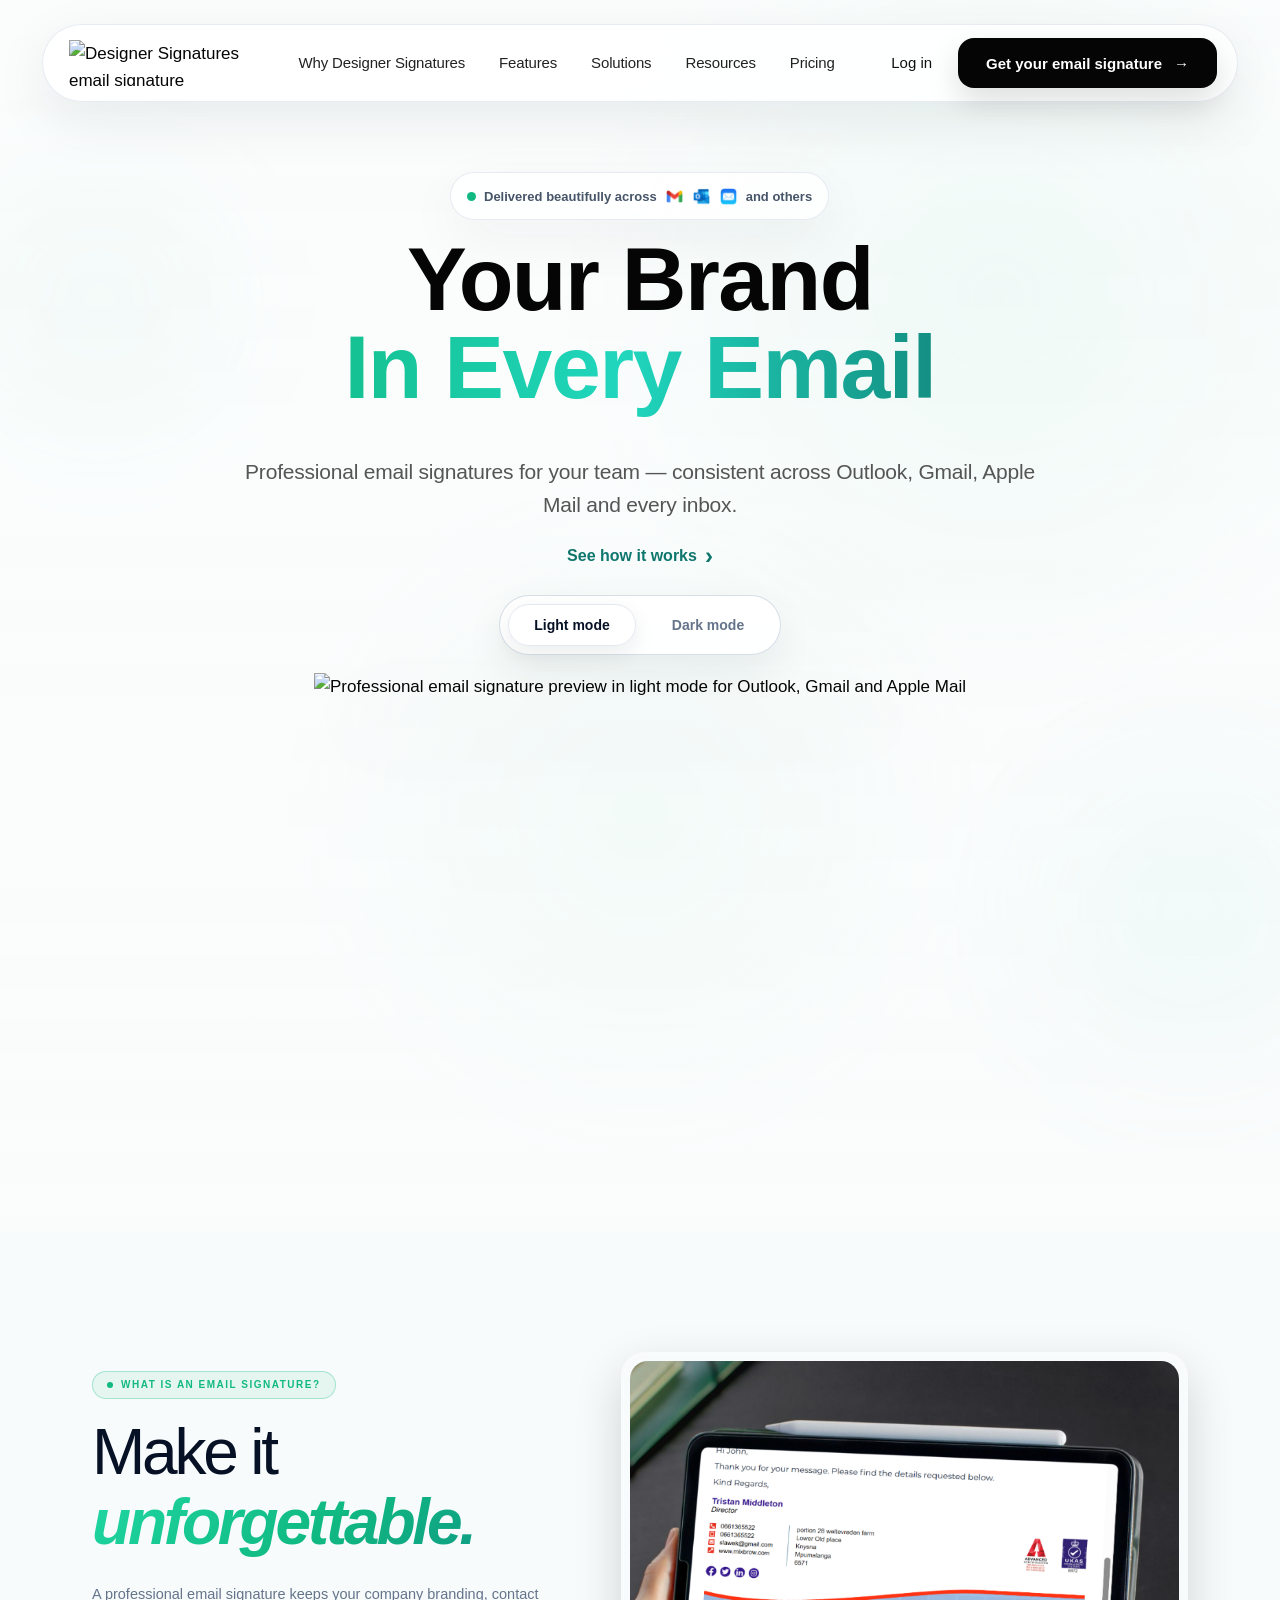
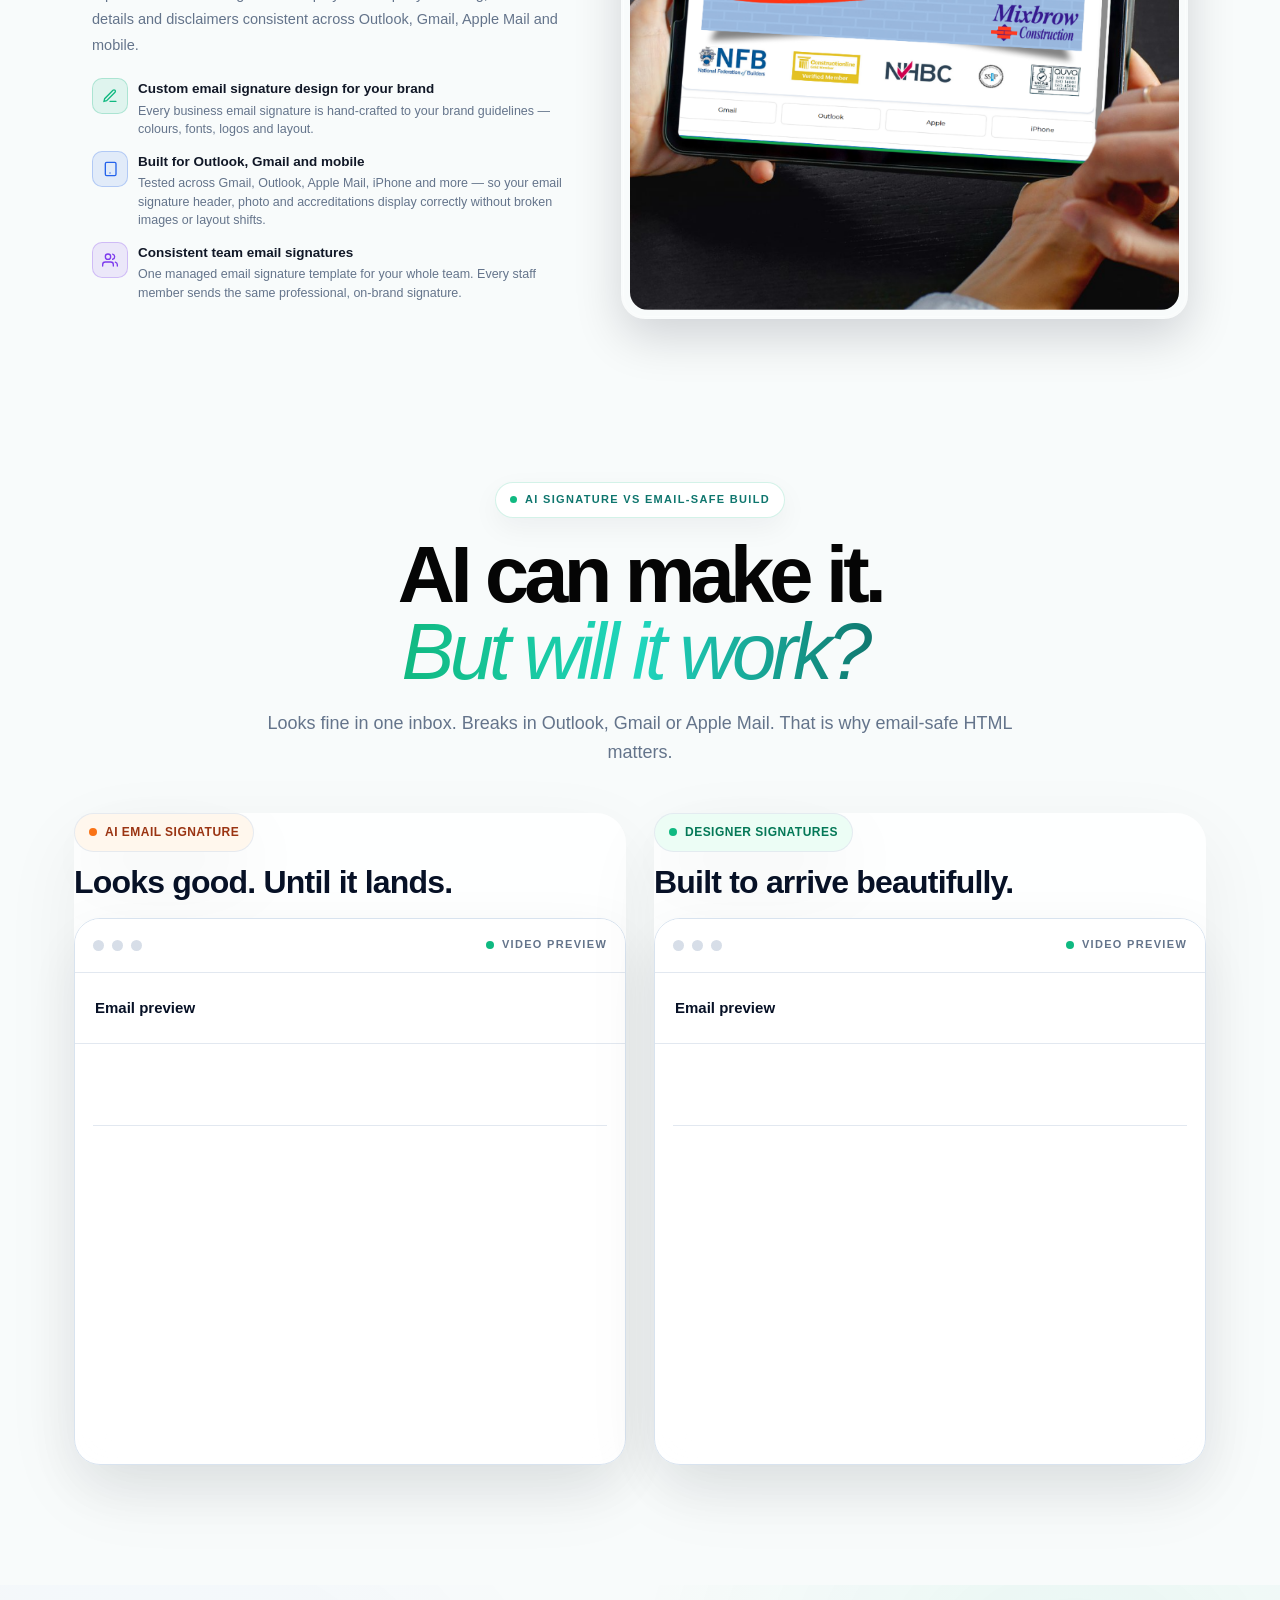
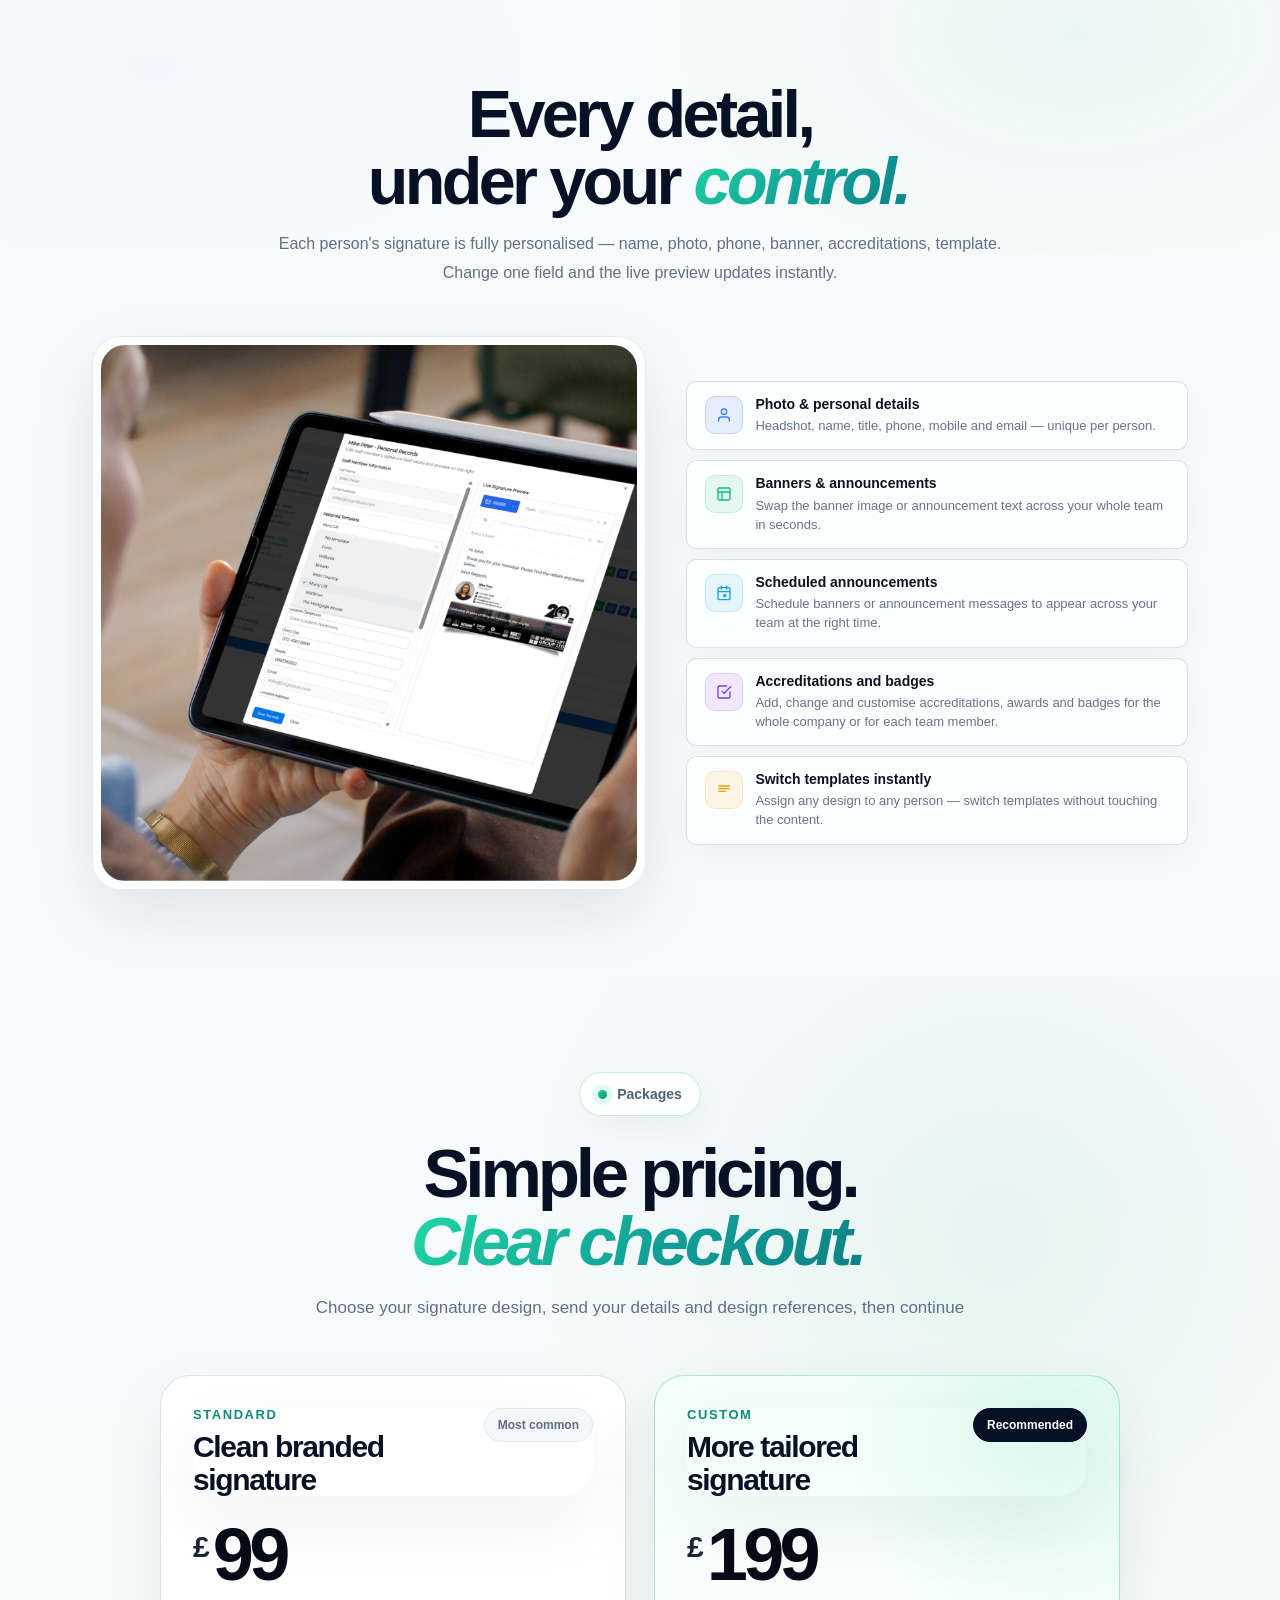
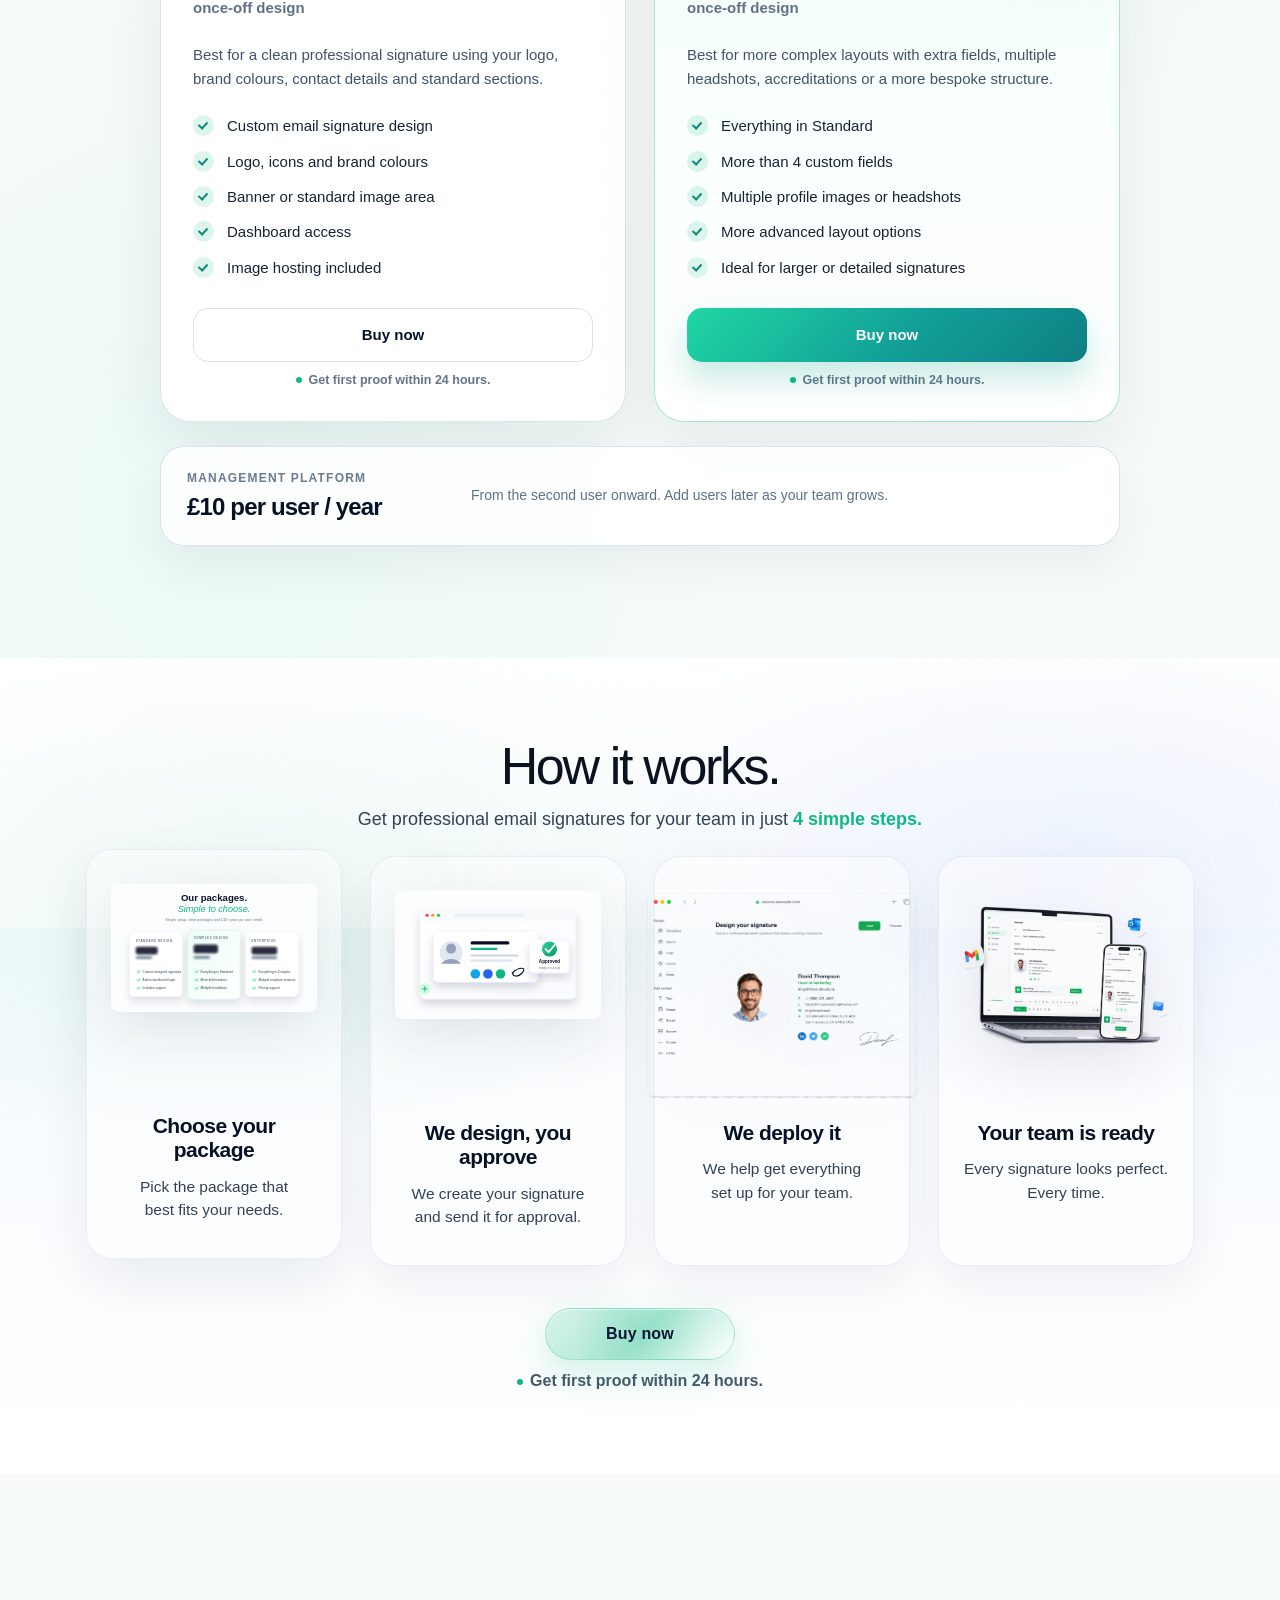
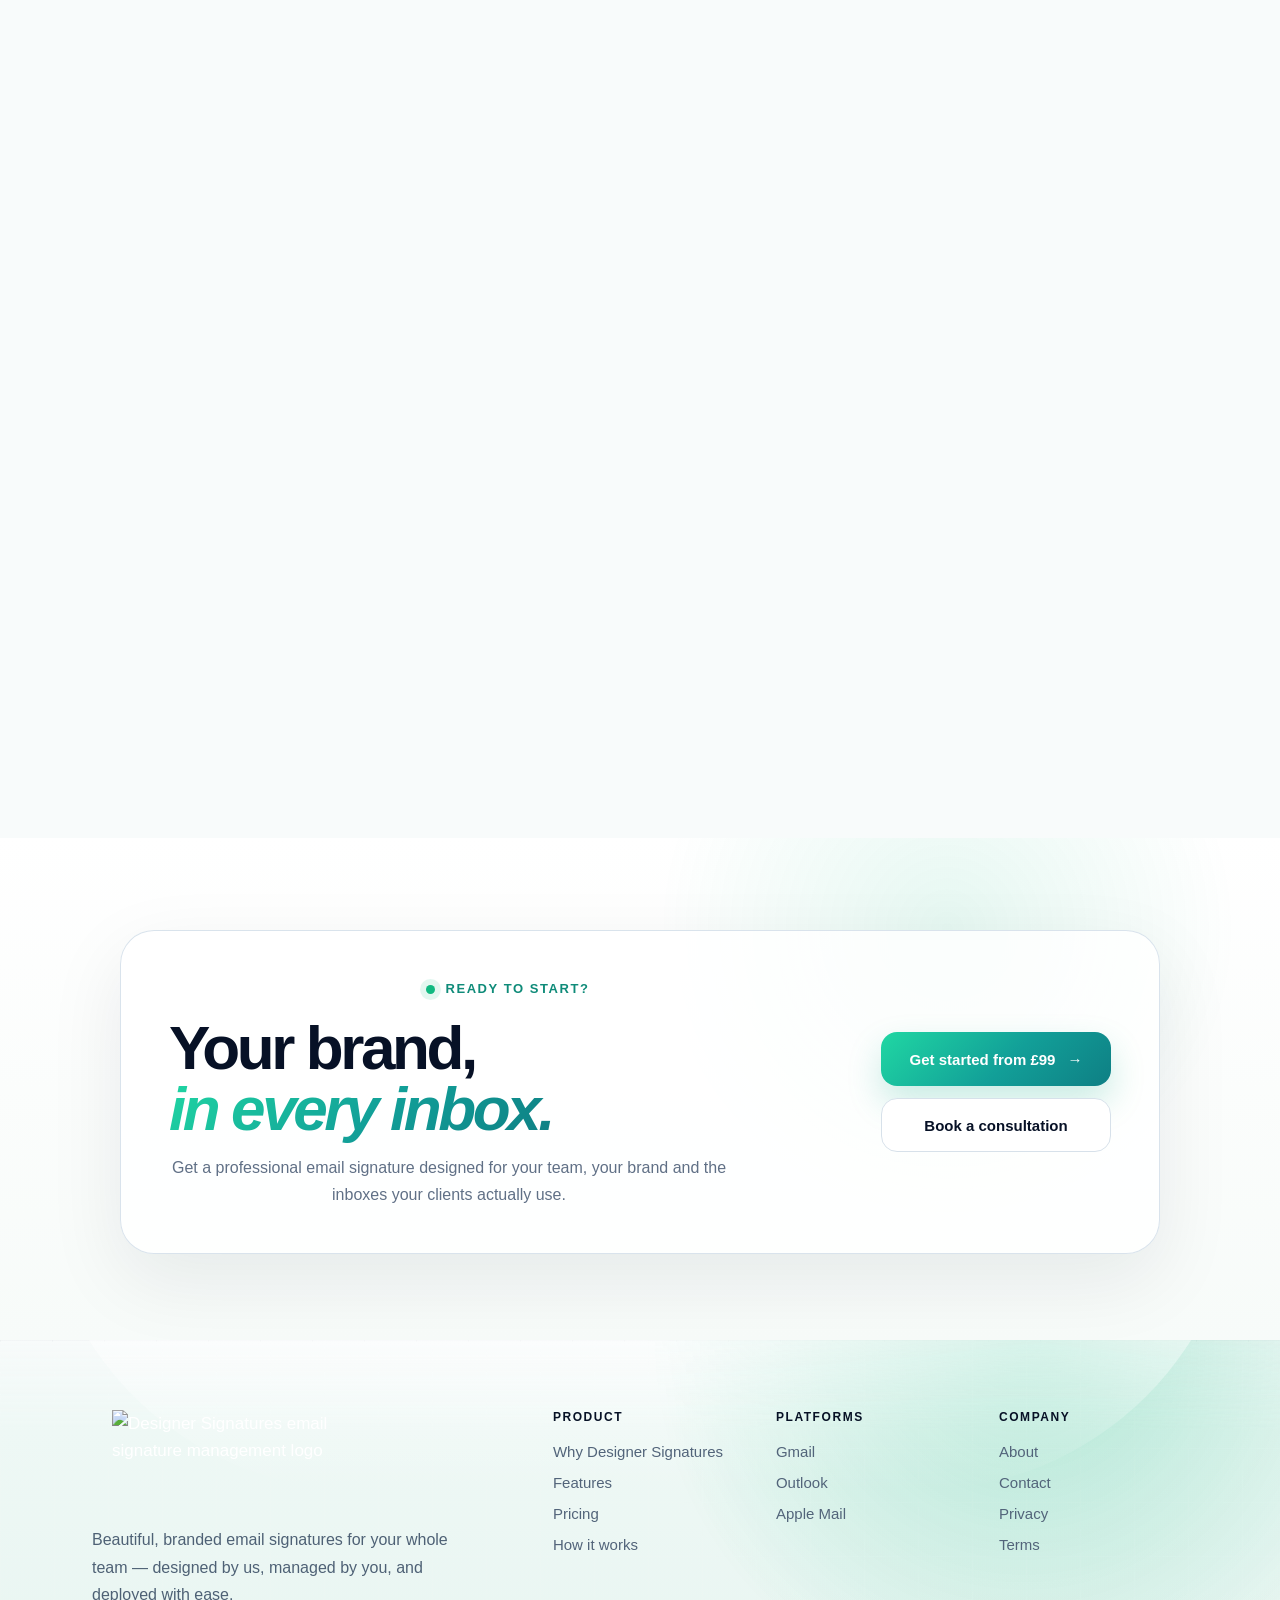
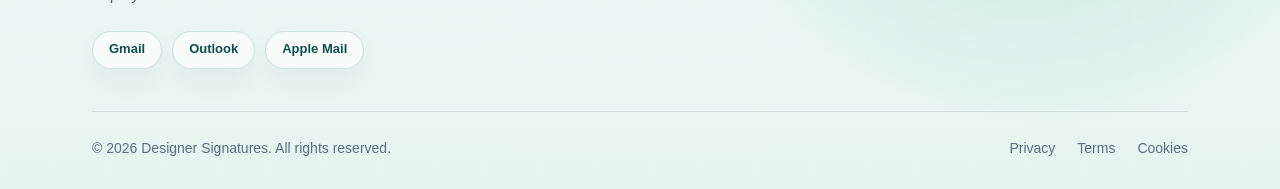
==== index.html @ 8c00496f "Add files via upload" ====
<!DOCTYPE html><html lang="en">
<head>
<meta charset="utf-8">
<meta content="width=device-width, initial-scale=1.0" name="viewport">
<title>Email Signature Management for Outlook, Gmail & Apple Mail | Designer Signatures</title>
<meta name="description" content="Designer Signatures creates professional company email signatures and email signature management for teams using Outlook, Gmail and Apple Mail. Branded HTML signatures, banners, disclaimers and centralised updates.">
<meta name="keywords" content="email signature management, email signature design, company email signatures, business email signatures, professional email signature, Outlook email signature, Gmail email signature, Apple Mail signature, HTML email signature, team email signatures, branded email signatures, email signature manager UK">
<meta name="author" content="Designer Signatures">
<meta name="robots" content="index, follow, max-image-preview:large, max-snippet:-1, max-video-preview:-1">
<meta content="#071126" name="theme-color">
<link rel="canonical" href="https://designersignatures.co.uk/">
<meta property="og:locale" content="en_GB">
<meta property="og:type" content="website">
<meta property="og:site_name" content="Designer Signatures">
<meta property="og:title" content="Email Signature Management for Outlook, Gmail &amp; Apple Mail | Designer Signatures">
<meta property="og:description" content="Designer Signatures creates professional company email signatures and email signature management for teams using Outlook, Gmail and Apple Mail. Branded HTML signatures, banners, disclaimers and centralised updates.">
<meta property="og:url" content="https://designersignatures.co.uk/">
<meta name="twitter:card" content="summary_large_image">
<meta name="twitter:title" content="Email Signature Management for Outlook, Gmail &amp; Apple Mail | Designer Signatures">
<meta name="twitter:description" content="Designer Signatures creates professional company email signatures and email signature management for teams using Outlook, Gmail and Apple Mail. Branded HTML signatures, banners, disclaimers and centralised updates.">
<meta content="telephone=no" name="format-detection">
<link rel="icon" type="image/png" sizes="48x48" href="https://raw.githubusercontent.com/Tmiddleton40/Designersignatures-/main/Designer_Signatures_Icon.png">
<link href="https://raw.githubusercontent.com/Tmiddleton40/Designersignatures-/main/Designer_Signatures_Icon.png" rel="shortcut icon" type="image/png">
<link href="https://raw.githubusercontent.com/Tmiddleton40/Designersignatures-/main/Designer_Signatures_Icon.png" rel="apple-touch-icon">
<style>*,*::before,*::after{box-sizing:border-box;margin:0;padding:0}:root{--ink:#090e1a;--ink2:#0d1426;--surface:#111827;--green:#10b981;--green2:#059669;--blue:#2563eb;--violet:#7c3aed;--gold:#f59e0b;--muted:#64748b;--light:#f8fafc;--border-d:rgba(255,255,255,.07);--border-l:#e2e8f0;--white:#fff;--disp:'Helvetica Neue',Helvetica,Arial,sans-serif;--sans:'Helvetica Neue',Helvetica,Arial,sans-serif}html{scroll-behavior:smooth}body{font-family:'Helvetica Neue',Helvetica,Arial,sans-serif;font-weight:400;background:var(--ink);color:var(--white);overflow-x:hidden;line-height:1.6}a{text-decoration:none;color:inherit}button,input{cursor:pointer;font-family:'Helvetica Neue',Helvetica,Arial,sans-serif}::selection{background:rgba(16,185,129,.3);color:var(--white)}.wrap{width:100%;max-width:1200px;margin:0 auto;padding:0 24px}@media(min-width:768px){.wrap{padding:0 44px}}@media(min-width:1200px){.wrap{padding:0 52px}}#nav{position:fixed;top:0;left:0;right:0;z-index:300;height:64px;display:flex;align-items:center;justify-content:space-between;padding:0 24px;transition:all .4s}@media(min-width:768px){#nav{padding:0 44px}}#nav.scrolled{background:rgba(9,14,26,.94);backdrop-filter:blur(20px);border-bottom:1px solid var(--border-d)}.nav-logo{display:flex;align-items:center;gap:12px;padding:8px 14px}.nav-logo-icon{flex-shrink:0}.nav-logo img{display:block;max-height:42px;width:auto;object-fit:contain;padding:4px 6px}.brand-logo{display:block;width:auto;height:auto;object-fit:contain}.footer-logo{max-height:48px;padding:6px 8px}.brand-frame{position:relative;border-radius:16px}.brand-frame::after{content:'';position:absolute;inset:-1px;border-radius:16px;pointer-events:none;border:1px solid rgba(16,185,129,.10)}.hero-showcase::before{content:'';position:absolute;inset:auto 8% -10px 8%;height:1px;background:linear-gradient(90deg,transparent,rgba(16,185,129,.35),transparent);opacity:.9}.sig-email-shell{position:relative}.sig-email-shell::before{content:'';position:absolute;left:18px;right:18px;top:0;height:2px;background:linear-gradient(90deg,rgba(16,185,129,.0),rgba(16,185,129,.55),rgba(37,99,235,.2),rgba(16,185,129,0))}.tmpl-card{position:relative}.tmpl-card::before{content:'';position:absolute;left:18px;right:18px;top:0;height:1px;background:linear-gradient(90deg,transparent,rgba(16,185,129,.25),transparent);z-index:2}footer{position:relative;background:#04080f;padding:52px 0 28px;border-top:1px solid rgba(255,255,255,.04)}footer::before{content:'';position:absolute;left:0;right:0;top:0;height:2px;background:linear-gradient(90deg,transparent,rgba(16,185,129,.45),rgba(37,99,235,.18),rgba(16,185,129,.45),transparent)}.nav-logo-name{font-family:'Helvetica Neue',Helvetica,Arial,sans-serif;font-size:18px;font-weight:500;color:var(--white);letter-spacing:-.01em}.nav-logo-name b{color:var(--green)}.nav-links{display:none;gap:30px;align-items:center}@media(min-width:900px){.nav-links{display:flex}}.nav-links a{font-size:13px;font-weight:500;color:rgba(255,255,255,.55);transition:color .2s}.nav-links a:hover{color:var(--white)}.nav-cta{display:flex;gap:8px;align-items:center}.nbtn{padding:9px 20px;border-radius:8px;font-size:13px;font-weight:600;border:none;transition:all .2s;white-space:nowrap}.nbtn-ghost{background:transparent;color:rgba(255,255,255,.55);border:1px solid var(--border-d)}.nbtn-ghost:hover{color:var(--white);border-color:rgba(255,255,255,.2)}.nbtn-green{background:var(--green);color:var(--white);box-shadow:0 0 24px rgba(16,185,129,.3)}.nbtn-green:hover{background:var(--green2);transform:translateY(-1px)}.ham{display:flex;flex-direction:column;gap:5px;background:none;border:none;padding:5px;cursor:pointer;margin-left:8px}@media(min-width:900px){.ham{display:none}}.ham span{width:22px;height:2px;background:rgba(255,255,255,.6);border-radius:2px;display:block;transition:all .3s}.ham.open span:first-child{transform:rotate(45deg) translate(5px,5px)}.ham.open span:nth-child(2){opacity:0;width:0}.ham.open span:last-child{transform:rotate(-45deg) translate(5px,-5px)}#mob-menu{display:none;position:fixed;top:64px;left:0;right:0;background:rgba(9,14,26,.98);backdrop-filter:blur(20px);padding:24px;border-bottom:1px solid var(--border-d);z-index:299;flex-direction:column;gap:4px}#mob-menu.open{display:flex}#mob-menu a{padding:13px 0;font-size:15px;font-weight:500;color:rgba(255,255,255,.65);border-bottom:1px solid var(--border-d);display:block}#mob-menu a:last-child{border:none}.eyebrow{display:inline-flex;align-items:center;gap:8px;border:1px solid rgba(16,185,129,.3);border-radius:99px;padding:5px 14px;font-size:10px;font-weight:600;letter-spacing:.15em;text-transform:uppercase;color:var(--green);background:rgba(16,185,129,.08);margin-bottom:20px}.ep{width:6px;height:6px;border-radius:50%;background:var(--green);animation:pulse 2s infinite}@keyframes pulse{0%,100%{opacity:1;transform:scale(1)}50%{opacity:.4;transform:scale(.5)}}.sh{font-family:'Helvetica Neue',Helvetica,Arial,sans-serif;line-height:1.02;letter-spacing:-.025em;font-weight:700}.sh em{font-style:italic;color:var(--green)}.js-ready .reveal{opacity:0;transform:translateY(28px);transition:opacity .75s,transform .75s}.reveal.in{opacity:1;transform:none}.wave{opacity:0.95;position:relative;z-index:5;margin-top:-1px;line-height:0}.wave::before{content:'';position:absolute;left:0;right:0;top:-24px;height:24px;background:linear-gradient(to bottom,rgba(9,14,26,0),rgba(9,14,26,.55))}.wave svg{display:block;width:100%;height:auto}#hero{min-height:100svh;padding-top:64px;overflow:hidden;position:relative;display:flex;flex-direction:column;background:radial-gradient(ellipse 900px 500px at 80% 50%,rgba(16,185,129,.05),transparent),radial-gradient(ellipse 600px 600px at 20% 80%,rgba(37,99,235,.07),transparent),var(--ink)}.hero-grid{display:grid;grid-template-columns:1fr;gap:32px;align-items:center;padding:48px 24px 56px;flex:1;width:100%;box-sizing:border-box}@media(min-width:768px){.hero-grid{grid-template-columns:1fr 1fr;align-items:center;padding:64px 44px 64px;gap:40px}}@media(min-width:1060px){.hero-grid{grid-template-columns:48% 1fr;align-items:center;padding:80px 52px 120px;max-width:1200px;margin:0 auto;width:100%;gap:48px}}.hero-dots{position:absolute;inset:0;background-image:radial-gradient(rgba(255,255,255,.03) 1px,transparent 1px);background-size:26px 26px;pointer-events:none}.hero-pill{display:inline-flex;align-items:center;gap:8px;border:1px solid rgba(16,185,129,.3);border-radius:99px;padding:5px 14px;font-size:10px;font-weight:600;letter-spacing:.14em;text-transform:uppercase;color:var(--green);background:rgba(16,185,129,.08);margin-bottom:22px}.hero-h1{font-family:'Helvetica Neue',Helvetica,Arial,sans-serif;font-weight:700;color:var(--white);line-height:1.0;letter-spacing:-.03em;font-size:clamp(54px,9vw,90px);margin-bottom:20px}.hero-h1 em{font-style:italic;color:var(--green)}.hero-sub{font-size:clamp(14px,1.6vw,16px);font-weight:300;color:rgba(255,255,255,.55);line-height:1.75;max-width:460px;margin-bottom:32px}.hero-btns{display:flex;gap:12px;flex-wrap:wrap;margin-bottom:40px}.hbtn{padding:14px 26px;border-radius:11px;font-size:14px;font-weight:600;border:none;transition:all .2s;cursor:pointer}.hbtn-g{background:var(--green);color:var(--white);box-shadow:0 0 36px rgba(16,185,129,.35)}.hbtn-g:hover{background:var(--green2);transform:translateY(-2px);box-shadow:0 0 52px rgba(16,185,129,.5)}.hbtn-o{background:transparent;color:rgba(255,255,255,.65);border:1px solid rgba(255,255,255,.12)}.hbtn-o:hover{border-color:rgba(255,255,255,.3);color:var(--white)}.hero-chips{display:flex;align-items:center;gap:6px;flex-wrap:nowrap;overflow:hidden}.hc-label{font-size:11px;color:rgba(255,255,255,.3);font-weight:500}.hc{display:flex;align-items:center;gap:4px;padding:4px 9px;border:1px solid rgba(255,255,255,.08);border-radius:7px;font-size:10.5px;font-weight:600;color:rgba(255,255,255,.45);transition:all .2s;white-space:nowrap}.hc:hover{border-color:rgba(255,255,255,.18);color:var(--white)}.hc-dot{width:7px;height:7px;border-radius:50%}.hero-right{position:relative;display:flex;align-items:center;justify-content:center;overflow:visible}.hero-showcase{position:relative;display:flex;flex-direction:column;gap:20px;align-items:center;width:100%;max-width:460px}.hd-desk-wrap{display:block}@media(min-width:768px){.hero-showcase{flex-direction:column;gap:16px}}.hero-connector{display:none}@media(min-width:1060px){.hero-connector{display:block;position:absolute;z-index:5;pointer-events:none}}.hd-desk{background:white;border-radius:12px;box-shadow:0 24px 60px rgba(0,0,0,.5),0 0 0 1px rgba(255,255,255,.08);overflow:hidden;width:100%;max-width:460px}@media(min-width:768px){.hd-desk{width:100%;max-width:440px;animation:flt 7s ease-in-out infinite}@keyframes flt{0%,100%{transform:translateY(0)}50%{transform:translateY(-7px)}}}.dc{height:28px;background:#f1f5f9;display:flex;align-items:center;padding:0 10px;gap:5px;border-bottom:1px solid #e2e8f0}.dd{width:9px;height:9px;border-radius:50%}.du{flex:1;max-width:180px;background:#e2e8f0;border-radius:3px;padding:2px 9px;font-size:8px;color:#64748b;margin-left:6px}.desk-sig{padding:16px}.ds-email-top{background:var(--blue);padding:8px 12px;border-radius:6px 6px 0 0;display:flex;align-items:center;gap:8px;margin-bottom:0}.ds-tb{display:flex;align-items:center;gap:6px;color:white;font-size:11px}.ds-tbar{flex:1;height:7px;background:rgba(255,255,255,.25);border-radius:4px}.ds-row{display:flex;align-items:center;gap:8px;padding:5px 0;border-bottom:1px solid #f1f5f9;font-size:9px}.ds-lbl{width:36px;font-size:8.5px;color:#94a3b8;flex-shrink:0}.ds-underline{flex:1;height:1.5px;background:var(--blue);border-radius:2px}.ds-body-txt{font-size:11px;color:#374151;line-height:1.65;padding:10px 0 8px}.ds-divider{border:none;border-top:1px solid #e2e8f0;margin:6px 0 10px}.hd-phone{width:200px;background:#1a1a2e;border-radius:36px;overflow:hidden;border:5px solid #252540;box-shadow:0 28px 64px rgba(0,0,0,.75);flex-shrink:0}@media(min-width:768px){.hd-phone{width:160px;animation:pflt 6s ease-in-out infinite 1.5s}@keyframes pflt{0%,100%{transform:translateY(0)}50%{transform:translateY(-8px)}}}.ph-island{height:28px;background:#0d0d1c;display:flex;align-items:center;justify-content:center}.ph-pill{width:60px;height:18px;background:#0d0d1c;border-radius:0 0 12px 12px;border:2px solid #1a1a2e}.ph-camera{position:absolute;right:18px;top:7px;width:10px;height:10px;border-radius:50%;background:#1a1a2e;border:1px solid #252540}.ph-scr{background:#f8fafc;min-height:320px}.ph-top{display:flex;align-items:center;justify-content:space-between;padding:8px 10px;background:white;border-bottom:1px solid #f1f5f9}.ph-brand{font-family:'Helvetica Neue',Helvetica,Arial,sans-serif;font-size:10px;font-weight:700;color:var(--ink)}.ph-brand b{color:var(--green)}.ph-tabs{display:flex;padding:0 8px;border-bottom:1px solid #e2e8f0;background:white}.ph-tab{flex:1;text-align:center;padding:5px 2px;font-size:7.5px;font-weight:500;color:#94a3b8;border-bottom:2px solid transparent}.ph-tab.a{color:var(--ink);border-color:var(--blue);font-weight:700}.ph-smem{padding:8px 10px;border-bottom:1px solid #f8fafc;background:white}.ph-sn{font-size:9px;font-weight:700;color:var(--ink);display:flex;align-items:center;gap:4px;margin-bottom:1px}.ph-sb{background:#dcfce7;color:#16a34a;font-size:6.5px;font-weight:700;padding:0 4px;border-radius:99px}.ph-sd{font-size:7.5px;color:#94a3b8}.ph-sbtns{display:flex;gap:3px;margin-top:4px}.ph-sbtn{font-size:6.5px;font-weight:700;border:none;border-radius:3px;padding:2px 5px}.connector-svg{display:none}.hbadge{display:none}.hb-pxl{top:8px;left:155px;display:flex;align-items:center;gap:9px;animation:ba 5s ease-in-out infinite}@keyframes ba{0%,100%{transform:translateY(0)}50%{transform:translateY(-7px)}}.hb-ico{width:30px;height:30px;border-radius:8px;background:rgba(16,185,129,.15);border:1px solid rgba(16,185,129,.3);display:flex;align-items:center;justify-content:center;font-size:13px}.hb-t{font-size:11.5px;font-weight:700;color:var(--white)}.hb-s{font-size:9px;color:rgba(255,255,255,.4);margin-top:1px}.hb-reach{top:105px;right:-24px;animation:bb 6s ease-in-out infinite .8s}@keyframes bb{0%,100%{transform:translateY(0)}50%{transform:translateY(-8px)}}.rb{font-size:8px;font-weight:600;color:rgba(255,255,255,.4);text-transform:uppercase;letter-spacing:.1em;margin-bottom:6px}.rr{display:flex;align-items:center;gap:6px;margin-bottom:3px}.rl{font-size:8.5px;color:rgba(255,255,255,.4);width:38px}.rt{width:72px;height:3.5px;background:#1e293b;border-radius:99px;overflow:hidden}.rf{height:100%;border-radius:99px}.rv{font-size:8.5px;font-weight:700;color:var(--white)}.dsig{font-family:Arial,Helvetica,sans-serif}.dsig-top{display:flex;align-items:flex-start;gap:9px;margin-bottom:8px}.dsig-photo{width:40px;height:40px;border-radius:50%;background:linear-gradient(135deg,#bfdbfe,#60a5fa);display:flex;align-items:center;justify-content:center;font-size:16px;flex-shrink:0;border:2px solid #e2e8f0}.dsig-name{font-size:12px;font-weight:700;color:#0f172a;margin-bottom:1px}.dsig-role{font-size:9.5px;color:#64748b;margin-bottom:4px}.dsig-cts{display:flex;flex-direction:column;gap:2px}.dsig-ct{display:flex;align-items:center;gap:4px;font-size:9px;color:#374151}.dsig-ico{width:11px;height:11px;border-radius:2px;display:flex;align-items:center;justify-content:center;font-size:6.5px;flex-shrink:0}.dsig-logo{flex-shrink:0;text-align:right}.dsig-anni{width:38px;height:38px;border-radius:50%;background:#1a1a2e;display:flex;align-items:center;justify-content:center;flex-direction:column;border:1px solid #2a2a4e;margin-bottom:3px}.dsig-an{font-size:13px;font-weight:900;color:white;line-height:1}.dsig-as{font-size:6.5px;color:#94a3b8}.dsig-in{width:16px;height:16px;background:#0077b5;border-radius:2px;display:flex;align-items:center;justify-content:center;font-size:8.5px;color:white;font-weight:700;margin-left:auto}.dsig-banner{height:40px;border-radius:5px;background:linear-gradient(135deg,#1a1a2e,#0f3460);display:flex;align-items:center;justify-content:space-between;padding:0 10px;margin-bottom:6px}.dsig-bt{font-size:7.5px;color:rgba(255,255,255,.85);font-style:italic;max-width:140px;line-height:1.3}.dsig-bl{font-size:9px;font-weight:900;color:white;text-align:right}.dsig-bls{font-size:6.5px;color:#94a3b8}.dsig-ac{display:flex;gap:3px;flex-wrap:wrap}.dsig-a{height:16px;border-radius:3px;background:#f1f5f9;padding:0 5px;display:flex;align-items:center;font-size:7px;font-weight:700;color:#374151}#marquee::before{content:'';position:absolute;left:0;right:0;top:0;height:2px;background:transparent;pointer-events:none}#marquee{background:transparent;padding:10px 0 20px;margin-top:-60px;position:relative;z-index:4;overflow:hidden;border-top:none !important;box-shadow:none !important}.mq-lbl{text-align:center;font-size:10px;font-weight:700;color:rgba(255,255,255,.3);letter-spacing:.18em;text-transform:uppercase;margin-bottom:26px;padding:0 24px}.mq-wrap{overflow:hidden;position:relative;padding-bottom:8px;border-top:none !important;box-shadow:none !important;background:transparent !important}.mq-wrap::before,.mq-wrap::after{content:none !important;display:none !important}.mq-wrap::before{content:none !important;display:none !important}.mq-wrap::after{content:none !important;display:none !important}.mq-track{display:flex;animation:mq 24s linear infinite;width:max-content;gap:10px}@keyframes mq{0%{transform:translateX(0)}100%{transform:translateX(-50%)}}.mq-chip{display:flex;align-items:center;gap:7px;padding:8px 12px;border:1px solid rgba(255,255,255,.08);border-radius:10px;white-space:nowrap;transition:all .2s;background:rgba(255,255,255,.04)}.mq-chip:hover{box-shadow:0 4px 20px rgba(0,0,0,.35);transform:translateY(-2px);border-color:rgba(255,255,255,.15)}.mq-logo{width:18px;height:18px;border-radius:4px;display:flex;align-items:center;justify-content:center;font-size:10px;font-weight:900;flex-shrink:0}.mq-name{font-size:11px;font-weight:600;color:rgba(255,255,255,.68)}#sig-hero{background:var(--light);padding:96px 0;overflow:hidden}.sig-hero-inner{display:grid;grid-template-columns:1fr;gap:48px;align-items:center}@media(min-width:1024px){.sig-hero-inner{grid-template-columns:1fr 1.15fr;gap:72px}}.sig-hero-text{}.sig-hero-text .sh{font-size:clamp(36px,5vw,54px);color:var(--ink);margin-bottom:14px}.sig-hero-text p{font-size:14.5px;color:var(--muted);line-height:1.75;margin-bottom:28px;max-width:480px}.sig-hero-features{display:flex;flex-direction:column;gap:14px}.sff{display:flex;align-items:flex-start;gap:12px}.sff-ico{width:36px;height:36px;border-radius:10px;display:flex;align-items:center;justify-content:center;font-size:16px;flex-shrink:0;border:1px solid}.sff-title{font-size:13.5px;font-weight:700;color:var(--ink);margin-bottom:3px}.sff-desc{font-size:12.5px;color:var(--muted);line-height:1.55}.sig-email-shell{background:white;border-radius:16px;box-shadow:0 20px 70px rgba(0,0,0,.12);overflow:hidden;border:1px solid var(--border-l)}.sep-chrome{height:28px;background:#f1f5f9;display:flex;align-items:center;padding:0 12px;gap:5px;border-bottom:1px solid var(--border-l)}.sep-dot{width:9px;height:9px;border-radius:50%}.sep-url{margin-left:6px;background:#e2e8f0;border-radius:4px;padding:2px 10px;font-size:8.5px;color:#64748b;flex:1;max-width:220px}.sep-tb{background:var(--blue);padding:8px 14px;display:flex;align-items:center;gap:8px}.sep-tbar{flex:1;height:7px;background:rgba(255,255,255,.25);border-radius:4px}.sep-field{display:flex;align-items:center;gap:8px;padding:6px 14px;border-bottom:1px solid #f8fafc}.sep-flbl{font-size:9.5px;font-weight:500;background:#f1f5f9;border:1px solid #e2e8f0;border-radius:3px;padding:1px 8px;color:#374151}.sep-fline{flex:1;height:1.5px;background:var(--blue);border-radius:2px}.sep-subj{padding:5px 14px;font-size:9.5px;color:#94a3b8;border-bottom:1px solid #f8fafc}.sep-body{padding:12px 14px 6px;font-size:12.5px;color:#374151;line-height:1.65}.sep-sig-area{padding:4px 14px 14px}.sep-divider{border:none;border-top:1px solid #e2e8f0;margin:8px 0 12px}.real-sig{font-family:Arial,Helvetica,sans-serif}.rs-top{display:flex;align-items:flex-start;gap:10px;margin-bottom:9px}.rs-photo{width:46px;height:46px;border-radius:50%;background:linear-gradient(135deg,#d1fae5,#6ee7b7);display:flex;align-items:center;justify-content:center;font-size:19px;flex-shrink:0;border:2px solid #a7f3d0}.rs-name{font-size:13px;font-weight:700;color:#0f172a;margin-bottom:1px}.rs-role{font-size:10px;color:#64748b;margin-bottom:5px}.rs-cts{display:flex;flex-direction:column;gap:2.5px}.rs-ct{display:flex;align-items:center;gap:5px;font-size:9.5px;color:#374151}.rs-ico{width:12px;height:12px;border-radius:2px;display:flex;align-items:center;justify-content:center;font-size:7px;flex-shrink:0}.rs-logo{flex-shrink:0;text-align:right}.rs-anni{width:42px;height:42px;border-radius:50%;background:#1a1a2e;display:flex;align-items:center;justify-content:center;flex-direction:column;border:1px solid #2a2a4e;margin-bottom:4px}.rs-an{font-size:14px;font-weight:900;color:white;line-height:1}.rs-as{font-size:7px;color:#94a3b8}.rs-li{width:18px;height:18px;background:#0077b5;border-radius:3px;display:flex;align-items:center;justify-content:center;font-size:9px;color:white;font-weight:700;margin-left:auto}.rs-banner{height:44px;border-radius:6px;background:linear-gradient(135deg,#1a1a2e,#0f3460);display:flex;align-items:center;justify-content:space-between;padding:0 12px;margin-bottom:7px}.rs-bt{font-size:8px;color:rgba(255,255,255,.85);font-style:italic;max-width:155px;line-height:1.35}.rs-blogo{text-align:right}.rs-bln{font-size:10px;font-weight:900;color:white}.rs-bls{font-size:7px;color:#94a3b8}.rs-accreds{display:flex;gap:4px;flex-wrap:wrap}.rs-accred{height:18px;border-radius:3px;background:#f1f5f9;padding:0 6px;display:flex;align-items:center;font-size:7.5px;font-weight:700;color:#374151}#templates{background:var(--ink);padding:96px 0 0;overflow:hidden}#templates-bottom-fade{height:80px;background:linear-gradient(to bottom,transparent,var(--ink));margin-top:-80px;position:relative;z-index:2;pointer-events:none}.tmpl-head{text-align:center;margin-bottom:56px}.tmpl-head .sh{font-size:clamp(36px,5vw,54px);color:var(--white);margin-bottom:14px}.tmpl-head p{font-size:14.5px;color:rgba(255,255,255,.45);line-height:1.75;max-width:560px;margin:0 auto}.tmpl-strip-wrap{overflow-x:auto;padding:0 24px 20px;scrollbar-width:none;-ms-overflow-style:none;cursor:grab}.tmpl-strip-wrap::-webkit-scrollbar{display:none}.tmpl-strip-wrap:active{cursor:grabbing}.tmpl-strip{display:flex;gap:22px;width:max-content;padding-bottom:4px}.tmpl-card{display:flex;flex-direction:column;height:100%;width:380px;border-radius:14px;overflow:hidden;flex-shrink:0;background:var(--surface);border:1px solid var(--border-d);transition:all .3s;position:relative;display:flex;flex-direction:column;height:100%}.tmpl-card:hover{transform:translateY(-5px);border-color:rgba(16,185,129,.3);box-shadow:0 20px 50px rgba(0,0,0,.4)}.tmpl-card .tmpl-cta{background:var(--surface);border:1px solid var(--border-d)}.tmpl-cta-preview{padding:0;background:linear-gradient(135deg,#052e2b,#02121f);display:flex;align-items:center;justify-content:center;min-height:140px}.tmpl-cta-inner{text-align:center;padding:28px 24px;width:100%;max-width:320px;margin:auto}.tmpl-cta-title{font-family:'Helvetica Neue',Helvetica,Arial,sans-serif;font-size:clamp(26px,3vw,34px);font-weight:700;color:var(--white);line-height:1.08;letter-spacing:-.02em;margin-bottom:14px}.tmpl-cta-text{font-size:13px;color:rgba(255,255,255,.68);line-height:1.65;margin-bottom:18px}.tmpl-cta-btn{display:inline-flex;align-items:center;justify-content:center;width:100%;padding:13px 18px;border-radius:10px;border:1px solid rgba(16,185,129,.38);background:rgba(16,185,129,.14);color:var(--green);font-size:13px;font-weight:700;cursor:pointer;transition:all .25s}.tmpl-cta-btn:hover{background:rgba(16,185,129,.22);border-color:rgba(16,185,129,.58);transform:translateY(-1px)}.tmpl-card-label{position:absolute;top:10px;left:10px;background:rgba(9,14,26,.9);backdrop-filter:blur(8px);border:1px solid var(--border-d);border-radius:6px;padding:4px 10px;font-size:9px;font-weight:700;color:rgba(255,255,255,.7);text-transform:uppercase;letter-spacing:.1em;z-index:5}.tmpl-preview{flex:1;padding:0;background:white;position:relative;overflow:hidden}.ec-shell{background:#f1f3f4;overflow:hidden}.ec-chrome{height:24px;background:#f8f9fa;display:flex;align-items:center;padding:0 10px;gap:5px;border-bottom:1px solid #e0e0e0}.ec-dot{width:8px;height:8px;border-radius:50%;flex-shrink:0}.ec-addressbar{flex:1;height:8px;background:#e8eaed;border-radius:10px;margin-left:8px;max-width:110px;filter:blur(1px)}.ec-toolbar{background:#fff;border-bottom:1px solid #ebebeb;padding:5px 11px;display:flex;flex-direction:column;gap:3px}.ec-field{display:flex;align-items:center;gap:6px}.ec-label{font-size:8px;font-weight:600;color:#80868b;min-width:22px;font-family:Arial,sans-serif}.ec-fblur{flex:1;height:7px;background:#e8eaed;border-radius:3px;filter:blur(1px);opacity:.8}.ec-body{background:#fff;padding:10px 12px 10px;min-height:140px}.ec-msg{font-size:9.5px;color:#555;line-height:1.65;font-family:Arial,sans-serif;margin-bottom:7px}.ec-regards{font-size:9.5px;color:#555;font-family:Arial,sans-serif;margin-bottom:8px}.ec-divider{border:none;border-top:1px solid #e8eaed;margin:0 0 10px}.tmpl-footer{padding:14px 16px;display:flex;align-items:center;justify-content:space-between}.tmpl-name{font-size:14px;font-weight:700;color:var(--white)}.tmpl-style{font-size:10.5px;color:rgba(255,255,255,.35)}.tmpl-btn{padding:6px 14px;background:rgba(16,185,129,.15);border:1px solid rgba(16,185,129,.3);border-radius:6px;font-size:10.5px;font-weight:700;color:var(--green);cursor:pointer;transition:all .2s}.tmpl-btn:hover{background:rgba(16,185,129,.25)}.tmpl-strip-hint{text-align:center;font-size:11.5px;color:rgba(255,255,255,.25);margin-top:8px;display:flex;align-items:center;justify-content:center;gap:6px}.tp-wrap{font-family:Arial,Helvetica,sans-serif}.blr-name{height:14px;border-radius:3px;background:linear-gradient(90deg,#1e40af,#3b82f6);filter:blur(4px);opacity:.7;margin-bottom:4px}.blr-role{height:9px;border-radius:3px;background:#94a3b8;filter:blur(3px);opacity:.55;margin-bottom:6px}.blr-txt{height:7px;border-radius:3px;background:#cbd5e1;filter:blur(2.5px);opacity:.5;margin-bottom:3px}.blr-logo{border-radius:8px;background:linear-gradient(135deg,#e2e8f0,#cbd5e1);filter:blur(5px);opacity:.55}.blr-photo{border-radius:50%;background:linear-gradient(135deg,#dbeafe,#bfdbfe);filter:blur(4px);opacity:.65}.blr-banner{border-radius:6px;filter:blur(5px);opacity:.55;height:46px}.blr-accred{height:16px;border-radius:3px;background:#e2e8f0;filter:blur(3px);opacity:.45}.tp1-row{display:flex;align-items:flex-start;gap:10px;margin-bottom:8px}.tp1-circle{width:56px;height:56px;border-radius:50%;overflow:hidden;flex-shrink:0;border:2px solid #e2e8f0;position:relative}.tp1-divider{width:1px;background:#e2e8f0;align-self:stretch;margin:0 4px}.tp1-info{flex:1}.tp1-bar{height:6px;border-radius:6px;background:rgba(16,185,129,.3);margin-top:8px}.tp2-header{display:flex;align-items:flex-start;gap:8px;margin-bottom:7px}.tp2-photo{width:40px;height:40px;border-radius:4px;background:linear-gradient(135deg,#f1f5f9,#e2e8f0);flex-shrink:0;display:flex;align-items:center;justify-content:center}.tp2-banner{height:42px;border-radius:5px;background:linear-gradient(135deg,#1a1a2e,#0f3460);margin-bottom:6px}.tp2-accrow{display:flex;gap:4px}.tp3-topbar{background:#111;padding:7px 10px;border-radius:4px 4px 0 0;display:flex;align-items:center;justify-content:space-between;margin-bottom:10px}.tp3-body{display:flex;align-items:flex-start;gap:8px}.tp3-banner{height:48px;border-radius:4px;margin-bottom:6px;overflow:hidden;display:flex;align-items:center}.tp3-accrow{display:flex;justify-content:space-between;align-items:center}.tp4-row{display:flex;align-items:flex-start;gap:10px;margin-bottom:6px}.tp4-line{height:2px;border-radius:2px;margin-bottom:10px}.tp4-contacts{display:flex;flex-direction:column;gap:3px}.tp4-logo{width:70px;height:36px;border-radius:4px;display:flex;align-items:center;justify-content:center}.tp4-banner{height:40px;border-radius:4px;margin-top:8px;display:flex;align-items:center;justify-content:space-between;padding:0 10px}.tp5-header{display:flex;align-items:center;justify-content:space-between;margin-bottom:8px}.tp5-divider{height:1.5px;background:linear-gradient(to right,#7c3aed,transparent);margin-bottom:10px}.tp5-body{display:flex;gap:8px;margin-bottom:10px}.tp5-photo{width:44px;height:44px;border-radius:50%;flex-shrink:0}.tp5-banner{height:46px;border-radius:5px;margin-bottom:6px}.tp5-accrow{display:flex;gap:5px}.tp6-header{display:flex;align-items:flex-start;justify-content:space-between;margin-bottom:8px}.tp6-logo-box{width:52px;height:52px;display:flex;align-items:center;justify-content:center}.tp6-contacts{margin-bottom:8px}.tp6-banner{height:28px;border-radius:3px;margin-bottom:6px;display:flex;align-items:center;justify-content:space-between;padding:0 8px}#comparison{background:var(--ink);padding:60px 0 100px;position:relative;overflow:hidden}#comparison::before{content:'';position:absolute;inset:0;background:radial-gradient(ellipse 800px 500px at 50% 0%,rgba(16,185,129,.06),transparent),radial-gradient(ellipse 600px 400px at 80% 100%,rgba(37,99,235,.05),transparent);pointer-events:none}.cmp-head{text-align:center;margin-bottom:64px}.cmp-head .sh{font-size:clamp(34px,5vw,52px);color:var(--white);margin-bottom:14px}.cmp-head p{font-size:15px;color:rgba(255,255,255,.45);max-width:540px;margin:0 auto;line-height:1.75}.cmp-toggle-wrap{display:flex;justify-content:center;margin-bottom:52px}.cmp-toggle{display:inline-flex;background:rgba(255,255,255,.06);border:1px solid rgba(255,255,255,.1);border-radius:50px;padding:5px;gap:4px}.ctbtn{padding:10px 24px;border-radius:50px;border:none;font-size:13px;font-weight:600;background:transparent;color:rgba(255,255,255,.4);transition:all .3s;cursor:pointer;font-family:'Helvetica Neue',Helvetica,Arial,sans-serif;letter-spacing:.01em}.ctbtn.a{background:white;color:var(--ink);box-shadow:0 4px 20px rgba(0,0,0,.25)}.ctbtn.a.good{background:var(--green);color:white;box-shadow:0 4px 20px rgba(16,185,129,.35)}.cmp-arena{display:grid;grid-template-columns:1fr 1fr;gap:24px;max-width:1000px;margin:0 auto;align-items:start}@media(max-width:768px){.cmp-arena{grid-template-columns:1fr;max-width:480px}}.cmp-col{position:relative}.cmp-col-label{display:flex;align-items:center;gap:8px;margin-bottom:14px;padding:0 4px}.cmp-col-label span{font-size:11px;font-weight:700;letter-spacing:.08em;text-transform:uppercase}.cmp-col-label .dot{width:8px;height:8px;border-radius:50%;flex-shrink:0}.cmp-email{border-radius:16px;overflow:hidden;box-shadow:0 24px 60px rgba(0,0,0,.5);border:1px solid rgba(255,255,255,.08);transition:all .4s}.cmp-email.bad-card{border-color:rgba(239,68,68,.2);box-shadow:0 24px 60px rgba(239,68,68,.1)}.cmp-email.good-card{border-color:rgba(16,185,129,.25);box-shadow:0 24px 60px rgba(16,185,129,.12)}.cmp-chrome{height:28px;display:flex;align-items:center;padding:0 12px;gap:5px}.cmp-chrome.bad-chrome{background:#1e1215;border-bottom:1px solid rgba(239,68,68,.2)}.cmp-chrome.good-chrome{background:#0d1f14;border-bottom:1px solid rgba(16,185,129,.2)}.cmp-wdot{width:9px;height:9px;border-radius:50%;flex-shrink:0}.cmp-status{margin-left:auto;font-size:9px;font-weight:700;letter-spacing:.04em}.cmp-toolbar{background:#1a1a2a;padding:6px 12px;border-bottom:1px solid rgba(255,255,255,.06)}.cmp-tf{display:flex;align-items:center;gap:8px;padding:3px 0}.cmp-tl{font-size:8.5px;font-weight:600;color:rgba(255,255,255,.3);min-width:22px;font-family:Arial,sans-serif}.cmp-tv{flex:1;height:6px;background:rgba(255,255,255,.08);border-radius:3px}.cmp-body{background:#fff;padding:14px 14px 4px}.cmp-msg{font-size:11px;color:#374151;line-height:1.7;font-family:Arial,sans-serif;margin-bottom:10px}.cmp-sig-divider{border:none;border-top:1px solid #e8eaed;margin:0 0 12px}.bad-sig{font-family:Arial,Helvetica,sans-serif;color:#1a1a1a}.bsn{font-size:13px;font-weight:bold;margin-bottom:2px}.bsr{font-size:11px;color:#444;margin-bottom:5px}.bsl{font-size:10.5px;color:#555;margin-bottom:2px}.bsi{margin-top:10px;background:#f9fafb;border:2px dashed #d1d5db;border-radius:6px;padding:14px;text-align:center;font-size:9px;color:#9ca3af;display:flex;align-items:center;justify-content:center;flex-direction:column;gap:3px;min-height:52px}.issue-list{padding:12px 14px 14px;background:#fff}.issue-pill{display:flex;align-items:flex-start;gap:8px;padding:9px 12px;border-radius:10px;margin-bottom:7px;font-size:11.5px;line-height:1.45;font-family:'Helvetica Neue',Helvetica,Arial,sans-serif;transition:all .3s}.issue-pill:last-child{margin-bottom:0}.issue-pill.bad{background:#fef2f2;color:#991b1b;border:1px solid #fecaca}.issue-pill.good{background:#f0fdf4;color:#14532d;border:1px solid #bbf7d0}.issue-pill .pip{flex-shrink:0;width:18px;height:18px;border-radius:50%;display:flex;align-items:center;justify-content:center;font-size:9px;font-weight:900;margin-top:1px}.issue-pill.bad .pip{background:#fee2e2;color:#dc2626}.issue-pill.good .pip{background:#dcfce7;color:#16a34a}.cmp-badge{position:absolute;top:-14px;right:16px;background:var(--green);color:white;font-size:10px;font-weight:700;padding:5px 12px;border-radius:50px;letter-spacing:.05em;box-shadow:0 4px 16px rgba(16,185,129,.4);animation:badgePop .5s cubic-bezier(.34,1.56,.64,1) forwards}@keyframes badgePop{from{opacity:0;transform:scale(.6) translateY(8px)}to{opacity:1;transform:scale(1) translateY(0)}}@keyframes fadeUp{from{opacity:0;transform:translateY(12px)}to{opacity:1;transform:translateY(0)}}.cmp-panels{animation:fadeUp .35s ease}.ew-divider{border:none;border-top:1px solid #e2e8f0;margin:8px 0 12px}#platforms{background:var(--ink);padding:96px 0}.plt-inner{display:flex;flex-direction:column;gap:44px}@media(min-width:1024px){.plt-inner{display:grid;grid-template-columns:1fr 1.3fr;gap:72px;align-items:start}}.plt-text .sh{font-size:clamp(34px,4.5vw,50px);color:var(--white);margin-bottom:12px}.plt-text p{font-size:14px;color:rgba(255,255,255,.45);line-height:1.75;margin-bottom:26px}.plt-tabs{display:flex;flex-direction:column;gap:8px}.pt{display:flex;align-items:center;gap:12px;padding:13px 15px;border-radius:12px;border:1px solid transparent;cursor:pointer;transition:all .25s;touch-action:manipulation;-webkit-tap-highlight-color:transparent;user-select:none}.pt:hover{background:rgba(255,255,255,.03);border-color:var(--border-d)}.pt.a{background:rgba(16,185,129,.08);border-color:rgba(16,185,129,.3)}.pt-logo{width:32px;height:32px;border-radius:8px;display:flex;align-items:center;justify-content:center;font-size:17px;flex-shrink:0}.pt-name{font-size:13.5px;font-weight:600;color:rgba(255,255,255,.5);margin-bottom:1px;transition:color .2s}.pt.a .pt-name{color:var(--white)}.pt-desc{font-size:11.5px;color:rgba(255,255,255,.3);line-height:1.4}.pt-chk{margin-left:auto;width:20px;height:20px;border-radius:50%;border:1px solid #334155;display:flex;align-items:center;justify-content:center;flex-shrink:0;transition:all .2s;color:transparent}.pt.a .pt-chk{background:var(--green);border-color:var(--green);color:white}.plt-prev{position:relative;min-height:380px}.cprev{display:none;border-radius:15px;overflow:hidden;box-shadow:0 28px 70px rgba(0,0,0,.55);animation:fadeUp .3s ease}.cprev.a{display:block}.pgm{background:#f6f8fc}.gm-top{background:white;display:flex;align-items:center;gap:9px;padding:8px 13px;border-bottom:1px solid #e2e8f0}.gm-M{font-size:18px;font-weight:900;background:linear-gradient(135deg,#EA4335,#FBBC05,#34A853,#4285F4);-webkit-background-clip:text;-webkit-text-fill-color:transparent;background-clip:text}.gm-txt{font-size:11.5px;color:#5f6368}.gm-c{margin-left:auto;background:#1a73e8;color:white;border:none;border-radius:15px;padding:6px 13px;font-size:11px;font-weight:600}.gm-body{background:white;padding:13px 15px}.gm-subj{font-size:16px;font-weight:400;color:#202124;margin-bottom:8px}.gm-from{display:flex;align-items:center;gap:8px;margin-bottom:12px}.gm-av{width:28px;height:28px;border-radius:50%;background:linear-gradient(135deg,#ea4335,#fbbc05);display:flex;align-items:center;justify-content:center;font-size:11px;font-weight:700;color:white;flex-shrink:0}.gm-fn{font-size:12px;font-weight:600;color:#202124}.gm-fe{font-size:10px;color:#5f6368}.gm-fd{margin-left:auto;font-size:10px;color:#5f6368}.gm-msg{font-size:12px;color:#202124;line-height:1.65;margin-bottom:12px}.gm-div{border:none;border-top:1px solid #e2e8f0;margin:8px 0 12px}.pol{background:#f3f2f1}.ol-r{background:#2b579a;height:32px;display:flex;align-items:center;padding:0 12px}.ol-rt{font-size:12px;font-weight:700;color:white}.ol-tabs{display:flex;background:#1e3f7b}.ol-tab{padding:6px 11px;font-size:9.5px;color:rgba(255,255,255,.65);font-weight:500}.ol-tab.a{background:#2b579a;color:white;font-weight:600}.ol-body{background:white;padding:13px 15px}.ol-f{display:flex;gap:7px;padding:4px 8px;background:#f3f2f1;border-radius:3px;margin-bottom:4px;font-size:9px}.ol-fl{color:#605e5c;width:44px;flex-shrink:0}.ol-fv{color:#323130}.ol-s{display:flex;gap:7px;padding:4px 8px;margin-bottom:10px;border-bottom:1px solid #e2e8f0;font-size:9px;color:#323130}.ol-msg{font-size:12px;color:#323130;line-height:1.65;margin-bottom:12px}.ol-div{border:none;border-top:1px solid #e2e8f0;margin:8px 0 12px}.pam{background:#f5f5f7}.am-ch{height:30px;background:linear-gradient(to bottom,#eaeaea,#d8d8d8);display:flex;align-items:center;padding:0 11px;gap:7px}.am-btn{width:11px;height:11px;border-radius:50%}.am-title{background:#f5f5f7;text-align:center;padding:8px;border-bottom:1px solid #d1d1d6;font-size:12px;font-weight:600;color:#1c1c1e}.am-meta{padding:7px 13px;border-bottom:1px solid #d1d1d6;font-size:10px;color:#6d6d72;background:#f5f5f7}.am-body{padding:13px;background:white}.am-msg{font-size:12px;color:#1c1c1e;line-height:1.65;margin-bottom:12px}.am-div{border:none;border-top:1px solid #e5e5ea;margin:8px 0 12px}.piph-wrap{background:var(--ink2);padding:20px;display:flex;justify-content:center;min-height:400px;align-items:center}.piph{width:248px;background:#1c1c1e;border-radius:34px;overflow:hidden;border:5px solid #3a3a3c;box-shadow:0 22px 55px rgba(0,0,0,.75)}.iph-top{height:30px;background:#000;display:flex;align-items:center;justify-content:center}.iph-pill{width:66px;height:19px;background:#000;border-radius:0 0 11px 11px;border:2px solid #1c1c1e}.iph-scr{background:white;min-height:330px}.iph-hd{background:#f2f2f7;padding:8px 11px;display:flex;align-items:center;justify-content:space-between;border-bottom:1px solid #d1d1d6}.iph-bk{font-size:11.5px;color:#007aff;font-weight:500}.iph-ttl{font-size:11px;font-weight:600;color:#1c1c1e}.iph-act{font-size:11.5px;color:#007aff}.iph-subj{font-size:14px;font-weight:600;color:#1c1c1e;padding:8px 11px 1px}.iph-from{font-size:10px;color:#6d6d72;padding:0 11px 7px;border-bottom:1px solid #f2f2f7}.iph-msg{font-size:11.5px;color:#1c1c1e;line-height:1.6;padding:9px 11px;margin-bottom:4px}.iph-div{border:none;border-top:1px solid #f2f2f7;margin:0 11px 9px}.iph-sig{padding:0 11px 13px}.iph-srow{display:flex;align-items:flex-start;gap:7px;margin-bottom:6px}.iph-sphoto{width:34px;height:34px;border-radius:50%;background:linear-gradient(135deg,#d1fae5,#6ee7b7);display:flex;align-items:center;justify-content:center;font-size:13px;flex-shrink:0;border:1.5px solid #a7f3d0}.iph-sname{font-size:10.5px;font-weight:700;color:#0f172a;margin-bottom:1px}.iph-srole{font-size:9px;color:#64748b;margin-bottom:3px}.iph-sct{font-size:8.5px;color:#374151;margin-bottom:1.5px}.iph-sbanner{height:34px;border-radius:4px;background:linear-gradient(135deg,#1a1a2e,#1e40af);display:flex;align-items:center;justify-content:space-between;padding:0 8px;margin-bottom:4px}.iph-sbt{font-size:7px;color:rgba(255,255,255,.8);font-style:italic;max-width:110px;line-height:1.3}.iph-sbl{font-size:7.5px;font-weight:900;color:white}.iph-sac{display:flex;gap:3px}.iph-sa{height:13px;border-radius:2px;background:#f1f5f9;padding:0 4px;display:flex;align-items:center;font-size:6.5px;font-weight:700;color:#374151}.sb{font-family:Arial,Helvetica,sans-serif}.sb-row{display:flex;align-items:flex-start;gap:9px;margin-bottom:8px}.sb-ph{width:42px;height:42px;border-radius:50%;background:linear-gradient(135deg,#d1fae5,#6ee7b7);display:flex;align-items:center;justify-content:center;font-size:17px;flex-shrink:0;border:2px solid #a7f3d0}.sb-info{flex:1}.sb-name{font-size:12px;font-weight:700;color:#0f172a;margin-bottom:1px}.sb-role{font-size:9.5px;color:#64748b;margin-bottom:4px}.sb-cts{display:flex;flex-direction:column;gap:2px}.sb-ct{display:flex;align-items:center;gap:4px;font-size:9px;color:#374151}.sb-ico{width:11px;height:11px;border-radius:2px;display:flex;align-items:center;justify-content:center;font-size:7px;flex-shrink:0}.sb-logo{flex-shrink:0;text-align:right}.sb-anni{width:38px;height:38px;border-radius:50%;background:#1a1a2e;display:flex;align-items:center;justify-content:center;flex-direction:column;border:1px solid #2a2a4e;margin-bottom:3px}.sb-an{font-size:13px;font-weight:900;color:white;line-height:1}.sb-as{font-size:6.5px;color:#94a3b8}.sb-in{width:16px;height:16px;background:#0077b5;border-radius:2px;display:flex;align-items:center;justify-content:center;font-size:8.5px;color:white;font-weight:700;margin-left:auto}.sb-banner{height:41px;border-radius:5px;background:linear-gradient(135deg,#1a1a2e,#0f3460);display:flex;align-items:center;justify-content:space-between;padding:0 10px;margin-bottom:6px}.sb-bt{font-size:7.5px;color:rgba(255,255,255,.85);font-style:italic;max-width:145px;line-height:1.35}.sb-bl{font-size:9.5px;font-weight:900;color:white;text-align:right}.sb-bls{font-size:6.5px;color:#94a3b8}.sb-ac{display:flex;gap:3px;flex-wrap:wrap}.sb-a{height:17px;border-radius:3px;background:#f1f5f9;padding:0 5px;display:flex;align-items:center;font-size:7px;font-weight:700;color:#374151}#features{background:var(--light);padding:90px 0}.ft-head{text-align:center;margin-bottom:52px}.ft-head .sh{font-size:clamp(34px,5vw,52px);color:var(--ink);margin-bottom:14px}.ft-grid{display:grid;grid-template-columns:1fr;gap:18px}@media(min-width:640px){.ft-grid{grid-template-columns:1fr 1fr}}@media(min-width:1024px){.ft-grid{grid-template-columns:repeat(3,1fr)}}.fc{background:white;border:1px solid var(--border-l);border-radius:16px;padding:26px 22px;transition:all .3s}.fc:hover{box-shadow:0 12px 36px rgba(0,0,0,.07);transform:translateY(-4px);border-color:rgba(16,185,129,.3)}.fc-ico{width:44px;height:44px;border-radius:12px;display:flex;align-items:center;justify-content:center;font-size:20px;margin-bottom:16px;border:1px solid}.fc-title{font-size:15px;font-weight:700;color:var(--ink);margin-bottom:8px}.fc-desc{font-size:13px;color:var(--muted);line-height:1.7}#process{background:var(--ink);padding:96px 0;overflow:hidden}.proc-head{text-align:center;max-width:580px;margin:0 auto 68px}.proc-head .sh{font-size:clamp(34px,5vw,52px);color:var(--white);margin-bottom:12px}.proc-head p{font-size:14px;color:rgba(255,255,255,.4);line-height:1.75}.steps{display:flex;flex-direction:column;gap:0;max-width:1100px;margin:0 auto;position:relative}@media(min-width:768px){.steps{flex-direction:row}}.step-line{display:none;position:absolute;top:34px;left:0;right:0;height:2px;background:linear-gradient(to right,transparent,var(--border-d) 8%,var(--border-d) 92%,transparent);z-index:0}@media(min-width:768px){.step-line{display:block}}.step{flex:1;display:flex;align-items:flex-start;gap:16px;padding:0 0 28px;border-left:2px solid var(--border-d);padding-left:22px;margin-left:34px;position:relative;z-index:1}.step:last-child{border-left:none}@media(min-width:768px){.step{flex-direction:column;align-items:center;text-align:center;border-left:none;padding-left:0;margin-left:0;padding-bottom:0;padding:0 14px}}.step-mob-dot{position:absolute;left:-28px;top:22px;width:12px;height:12px;border-radius:50%;background:var(--border-d);display:block}@media(min-width:768px){.step-mob-dot{display:none}}.step-node{width:68px;height:68px;border-radius:50%;flex-shrink:0;background:var(--surface);border:2px solid var(--border-d);display:flex;align-items:center;justify-content:center;font-size:24px;transition:all .3s;position:relative}.step:hover .step-node{border-color:var(--green);box-shadow:0 0 20px rgba(16,185,129,.3)}.step-num{position:absolute;top:-7px;right:-7px;width:20px;height:20px;border-radius:50%;background:var(--green);font-size:8.5px;font-weight:800;color:white;display:flex;align-items:center;justify-content:center}.step-title{font-size:13.5px;font-weight:700;color:var(--white);margin-bottom:7px;line-height:1.3}.step-desc{font-size:12px;color:rgba(255,255,255,.35);line-height:1.65}@media(min-width:768px){.step-body{text-align:center}}#globe{background:var(--white);padding:90px 0;overflow:hidden}.globe-inner{display:flex;flex-direction:column;gap:52px}@media(min-width:1024px){.globe-inner{display:grid;grid-template-columns:1fr 1.2fr;gap:80px;align-items:center}}.globe-text .sh{font-size:clamp(34px,5vw,50px);color:var(--ink);margin-bottom:14px}.globe-text p{font-size:14px;color:var(--muted);line-height:1.75;margin-bottom:28px}.gb-bullets{display:flex;flex-direction:column;gap:18px;margin-bottom:28px}.gbb{display:flex;align-items:flex-start;gap:13px}.gbb-ico{width:38px;height:38px;border-radius:11px;display:flex;align-items:center;justify-content:center;font-size:17px;flex-shrink:0;border:1px solid;margin-top:2px}.gbb-title{font-size:13.5px;font-weight:700;color:var(--ink);margin-bottom:3px}.gbb-desc{font-size:12.5px;color:var(--muted);line-height:1.6}.globe-pill{display:inline-flex;align-items:center;gap:8px;background:rgba(16,185,129,.1);border:1px solid rgba(16,185,129,.3);border-radius:99px;padding:9px 18px;font-size:13px;font-weight:600;color:var(--green);cursor:pointer;transition:all .2s}.globe-pill:hover{background:rgba(16,185,129,.15);box-shadow:0 0 18px rgba(16,185,129,.2)}.gb-browser{background:var(--ink);border-radius:16px;overflow:hidden;box-shadow:0 28px 70px rgba(0,0,0,.15);border:1px solid #1e293b}.gb-chrome{height:30px;background:#0f172a;display:flex;align-items:center;padding:0 11px;gap:5px;border-bottom:1px solid #1e293b}.gb-dot{width:8.5px;height:8.5px;border-radius:50%}.gb-url{margin-left:6px;background:#1e293b;border-radius:4px;padding:2px 10px;font-size:8.5px;color:#475569;flex:1;max-width:230px}.gb-body{background:white;padding:14px}.gb-lbl{font-size:11px;font-weight:700;color:var(--ink);margin-bottom:10px}.gb-shell{border:1px solid #e2e8f0;border-radius:9px;overflow:hidden;margin-bottom:9px}.gb-ptabs{display:flex;gap:1px;background:#e2e8f0}.gb-ptab{flex:1;padding:7px;text-align:center;font-size:10px;font-weight:500;color:#64748b;background:#f8fafc;cursor:pointer;transition:all .2s}.gb-ptab.a{background:white;color:var(--ink);font-weight:700}.gb-copy{background:var(--green);color:white;border:none;width:100%;padding:12px;font-size:13px;font-weight:700;font-family:'Helvetica Neue',Helvetica,Arial,sans-serif;display:flex;align-items:center;justify-content:center;gap:7px;cursor:pointer;transition:background .2s}.gb-copy:hover{background:var(--green2)}.blr-row{display:flex;align-items:flex-start;gap:8px;margin-bottom:7px;padding:4px 11px 0}.blr-ph{width:34px;height:34px;border-radius:50%;background:#dbeafe;filter:blur(3px);opacity:.65;flex-shrink:0}.blr-n{height:10px;width:84px;background:linear-gradient(90deg,#1e40af,#3b82f6);border-radius:3px;filter:blur(3.5px);opacity:.65;margin-bottom:3px}.blr-r{height:7px;width:58px;background:#e2e8f0;border-radius:3px;filter:blur(2.5px);opacity:.55;margin-bottom:5px}.blr-t{height:6px;background:#e2e8f0;border-radius:3px;filter:blur(2.5px);opacity:.5;margin-bottom:2.5px}.blr-ban{height:38px;border-radius:5px;background:linear-gradient(135deg,#1e293b,#1e40af);filter:blur(4px);opacity:.6;margin:0 11px 6px}.blr-ac{display:flex;gap:4px;padding:0 11px 11px}.blr-a{height:14px;border-radius:3px;background:#e2e8f0;filter:blur(2.5px);opacity:.5}#pricing{background:var(--ink);padding:96px 0}.price-head{text-align:center;margin-bottom:56px}.price-head .sh{font-size:clamp(34px,5vw,52px);color:var(--white);margin-bottom:14px}.price-head p{font-size:14.5px;color:rgba(255,255,255,.4);max-width:520px;margin:0 auto;line-height:1.75}.price-grid{display:grid;grid-template-columns:1fr;gap:22px;max-width:1100px;margin:0 auto}@media(min-width:700px){.price-grid{grid-template-columns:1fr 1fr}}@media(min-width:1024px){.price-grid{grid-template-columns:repeat(3,1fr)}}.price-card{background:var(--surface);border:1px solid var(--border-d);border-radius:20px;padding:30px 26px;position:relative;transition:all .3s}.price-card:hover{transform:translateY(-4px);box-shadow:0 20px 50px rgba(0,0,0,.4)}.price-card.featured{border-color:rgba(16,185,129,.4);background:rgba(16,185,129,.06)}.price-featured-badge{position:absolute;top:-12px;left:50%;transform:translateX(-50%);background:var(--green);color:white;font-size:10px;font-weight:700;padding:4px 16px;border-radius:99px;white-space:nowrap}.price-icon{font-size:28px;margin-bottom:16px}.price-name{font-size:13px;font-weight:700;color:rgba(255,255,255,.5);text-transform:uppercase;letter-spacing:.1em;margin-bottom:10px}.price-amount{font-family:'Helvetica Neue',Helvetica,Arial,sans-serif;font-size:52px;font-weight:700;color:var(--white);line-height:1;margin-bottom:4px}.price-amount span{font-size:22px;font-weight:500;color:rgba(255,255,255,.5);vertical-align:top;margin-top:10px;display:inline-block}.price-period{font-size:12px;color:rgba(255,255,255,.35);margin-bottom:8px}.price-sub{font-size:12.5px;color:rgba(255,255,255,.45);line-height:1.55;margin-bottom:22px;padding-top:8px;border-top:1px solid var(--border-d)}.price-list{display:flex;flex-direction:column;gap:10px;margin-bottom:26px}.pl{display:flex;align-items:flex-start;gap:9px;font-size:13px;color:rgba(255,255,255,.65);line-height:1.4}.pl-ico{width:18px;height:18px;border-radius:50%;background:rgba(16,185,129,.15);display:flex;align-items:center;justify-content:center;flex-shrink:0;margin-top:1px;color:var(--green);padding:1px}.price-btn{width:100%;padding:14px;border-radius:11px;font-size:14px;font-weight:700;border:none;font-family:'Helvetica Neue',Helvetica,Arial,sans-serif;cursor:pointer;transition:all .2s}.price-btn-g{background:var(--green);color:white;box-shadow:0 0 28px rgba(16,185,129,.3)}.price-btn-g:hover{background:var(--green2);transform:translateY(-1px)}.price-btn-ghost{background:transparent;color:rgba(255,255,255,.5);border:1px solid var(--border-d)}.price-btn-ghost:hover{border-color:rgba(255,255,255,.2);color:var(--white)}.price-addon{max-width:680px;margin:36px auto 0;background:rgba(16,185,129,.07);border:1px solid rgba(16,185,129,.2);border-radius:16px;padding:24px 28px;display:flex;align-items:center;gap:20px;flex-wrap:wrap}.pa-icon{font-size:32px;flex-shrink:0}.pa-text{flex:1}.pa-title{font-size:16px;font-weight:700;color:var(--white);margin-bottom:4px}.pa-desc{font-size:13px;color:rgba(255,255,255,.45);line-height:1.55}.pa-price{font-family:'Helvetica Neue',Helvetica,Arial,sans-serif;font-size:36px;font-weight:700;color:var(--green);flex-shrink:0;white-space:nowrap}.pa-price small{font-family:'Helvetica Neue',Helvetica,Arial,sans-serif;font-size:13px;font-weight:400;color:rgba(255,255,255,.35);display:block;text-align:right}#stats{background:var(--green);padding:60px 0}.stats-row{display:grid;grid-template-columns:1fr 1fr;gap:0}@media(min-width:640px){.stats-row{grid-template-columns:repeat(4,1fr)}}.stat{text-align:center;padding:20px 12px;border-right:1px solid rgba(255,255,255,.2);border-bottom:1px solid rgba(255,255,255,.2)}@media(min-width:640px){.stat{border-bottom:none;padding:0 16px}}.stat:nth-child(even){border-right:none}@media(min-width:640px){.stat:nth-child(even){border-right:1px solid rgba(255,255,255,.2)}.stat:last-child{border-right:none}}.stat-n{font-family:'Helvetica Neue',Helvetica,Arial,sans-serif;font-size:clamp(40px,6vw,56px);font-weight:700;color:white;line-height:1;margin-bottom:5px}.stat-l{font-size:11.5px;font-weight:500;color:rgba(255,255,255,.72)}.stat-s{font-size:11px;color:rgba(255,255,255,.45);margin-top:2px;line-height:1.2}#cta{background:var(--ink);padding:110px 0;text-align:center;position:relative;overflow:hidden}#cta::before{content:'';position:absolute;top:-200px;left:50%;transform:translateX(-50%);width:700px;height:700px;border-radius:50%;background:radial-gradient(circle,rgba(16,185,129,.09),transparent 70%);pointer-events:none}.cta-h2{font-family:'Helvetica Neue',Helvetica,Arial,sans-serif;font-weight:700;color:white;line-height:1.02;letter-spacing:-.025em;font-size:clamp(44px,7.5vw,72px);margin-bottom:16px;position:relative;z-index:2}.cta-h2 em{font-style:italic;color:var(--green)}.cta-sub{font-size:15px;color:rgba(255,255,255,.45);line-height:1.7;max-width:440px;margin:0 auto 36px;position:relative;z-index:2}.cta-btns{display:flex;gap:12px;justify-content:center;flex-wrap:wrap;position:relative;z-index:2}.cbtn{padding:15px 30px;border-radius:12px;font-size:15px;font-weight:600;transition:all .2s;font-family:'Helvetica Neue',Helvetica,Arial,sans-serif;cursor:pointer}.cbtn-g{background:var(--green);color:white;border:none;box-shadow:0 0 40px rgba(16,185,129,.32)}.cbtn-g:hover{transform:translateY(-2px);box-shadow:0 0 52px rgba(16,185,129,.48)}.cbtn-gh{background:transparent;color:rgba(255,255,255,.5);border:1px solid var(--border-d)}.cbtn-gh:hover{border-color:rgba(255,255,255,.2);color:white}footer{background:#04080f;padding:52px 0 28px;border-top:1px solid rgba(255,255,255,.04)}.fgrid{display:grid;grid-template-columns:1fr;gap:32px;margin-bottom:40px}@media(min-width:640px){.fgrid{grid-template-columns:1fr 1fr}}@media(min-width:1024px){.fgrid{grid-template-columns:2fr 1fr 1fr 1fr;gap:52px}}.fdesc{font-size:12.5px;color:rgba(255,255,255,.2);line-height:1.7;margin-top:12px;max-width:250px}.fc-title{font-size:10px;font-weight:700;color:rgba(255,255,255,.3);letter-spacing:.14em;text-transform:uppercase;margin-bottom:14px}.flinks{display:flex;flex-direction:column;gap:9px}.flinks a{font-size:12.5px;color:rgba(255,255,255,.25);transition:color .2s}.flinks a:hover{color:var(--green)}.fbot{border-top:1px solid rgba(255,255,255,.05);padding-top:20px;display:flex;justify-content:space-between;align-items:center;flex-wrap:wrap;gap:12px}.fcopy{font-size:11.5px;color:rgba(255,255,255,.18)}.flegal{display:flex;gap:16px}.flegal a{font-size:11.5px;color:rgba(255,255,255,.18);transition:color .2s}.flegal a:hover{color:var(--green)}.wv svg{display:block;width:100%;height:70px}.stagger-1{transition-delay:.08s}.stagger-2{transition-delay:.16s}.stagger-3{transition-delay:.24s}.stagger-4{transition-delay:.32s}.tmpl-img-wrap{position:relative;overflow:hidden;width:100%}.tmpl-img-wrap img{width:100%;display:block;border:none}.blur-region{position:absolute;backdrop-filter:blur(12px);-webkit-backdrop-filter:blur(12px);background:rgba(240,244,248,0.55);border-radius:3px;pointer-events:none}@media(max-width:768px){#swShowcase{grid-template-columns:1fr!important;gap:20px!important}#swTabs{display:flex!important;flex-direction:row!important;overflow-x:auto;gap:8px!important;padding-bottom:8px}#swTabs .sw-tab{min-width:160px;flex-shrink:0}#swTabs .sw-tab>div:last-child{display:none!important}}@media(max-width:500px){.tmpl-card{width:300px!important}}@media(max-width:600px){#dragCmp{border-radius:10px!important}}.sw-screen{animation:fadeUp .3s ease}.sw-tab{transition:all .25s;cursor:pointer}.sw-tab.active{background:white!important;border-color:rgba(16,185,129,.5)!important;box-shadow:0 4px 20px rgba(0,0,0,.1)!important}.sw-tab.active>div:first-child>div:first-child{background:rgba(16,185,129,.15)!important}#explainer+div+#marquee,#marquee{border-top:none}#sig-hero{border-top:none}#editfields+div{background:#f8fafc}.eyebrow{margin-bottom:18px}.proc-head p{font-size:14.5px;color:rgba(255,255,255,.45);line-height:1.75}.price-head p{max-width:520px;margin:0 auto}#platforms h2,#process h2,#pricing h2{letter-spacing:-0.025em}#software h2{color:var(--ink) !important}#editfields h2{color:var(--ink) !important}.pt,.sw-tab,.tmpl-card,.price-card{transition:all .25s cubic-bezier(0.4,0,0.2,1)}.sh{letter-spacing:-0.03em}#globe{display:none}.globe-inner,.gb-browser,.gb-chrome,.gb-body,.gb-lbl,.gb-shell,.gb-ptabs,.gb-ptab,.gb-copy,.gb-url,.gb-dot,.gb-bullets,.gbb,.gbb-ico,.gbb-title,.gbb-desc,.globe-pill,.blr-row,.blr-ph,.blr-n,.blr-r,.blr-t,.blr-ban,.blr-ac,.blr-a{}.glass-panel{background:rgba(255,255,255,.08)!important;backdrop-filter:blur(16px);-webkit-backdrop-filter:blur(16px);border:1px solid rgba(255,255,255,.14)!important;box-shadow:0 18px 48px rgba(2,8,23,.16)!important}.gloss-frame{position:relative;padding:8px;border-radius:24px;background:linear-gradient(135deg,rgba(255,255,255,.62),rgba(255,255,255,.10) 38%,rgba(255,255,255,.02) 100%);box-shadow:0 24px 60px rgba(15,23,42,.14),inset 0 1px 0 rgba(255,255,255,.45)}.gloss-frame::before{content:"";position:absolute;inset:1px;border-radius:22px;border:1px solid rgba(255,255,255,.38);pointer-events:none}.gloss-frame img{display:block;width:100%;height:auto;border-radius:18px;object-fit:cover;background:#fff}.dashboard-shot{background:linear-gradient(180deg,rgba(255,255,255,.95),rgba(248,250,252,.95));border-radius:22px;padding:10px;box-shadow:0 28px 70px rgba(15,23,42,.14);border:1px solid #e2e8f0}.template-shot{background:#fff;border-radius:18px;padding:10px}.template-shot img{aspect-ratio:1.28/1;object-fit:contain;background:#fff}.template-note{font-size:10.5px;color:rgba(255,255,255,.4)}#software{background:linear-gradient(180deg,#f8fafc 0%,#eef4ff 100%)!important}#editfields{background:linear-gradient(180deg,#ffffff 0%,#f8fafc 100%)!important}#sig-hero{background:linear-gradient(180deg,#f8fafc 0%,#ffffff 100%)!important}@media(max-width:768px){.gloss-frame{padding:6px;border-radius:18px}.gloss-frame::before{border-radius:16px}}.tmpl-preview.template-shot{display:flex;align-items:center;justify-content:center;min-height:300px;overflow:hidden}.tmpl-preview.template-shot .gloss-frame{width:100%;display:flex;align-items:center;justify-content:center}.tmpl-preview.template-shot .gloss-frame img,.tmpl-img-wrap img{width:100% !important;height:260px !important;max-width:100%;max-height:260px;object-fit:contain !important;object-position:center center;background:#fff}.dashboard-shot{display:flex;align-items:center;justify-content:center;min-height:260px;overflow:hidden}.dashboard-shot img,.gloss-frame.dashboard-shot img{width:100% !important;height:240px !important;max-width:100%;max-height:240px;object-fit:contain !important;object-position:center center;background:#fff}#platforms .cprev img,#comparison img{width:100% !important;height:auto !important;max-width:100%;object-fit:contain;object-position:center center}#platforms .cprev{overflow:hidden}#swShowcase{align-items:stretch !important}#swTabs{height:100%}#swScreens,#swScreens .sw-screen,#swScreens .dashboard-shot{height:100%}#swScreens .dashboard-shot{min-height:470px;padding:14px}#swScreens .dashboard-shot .gloss-frame{width:100%;height:100%;display:flex;align-items:center;justify-content:center}#swScreens .dashboard-shot img,#swScreens .gloss-frame.dashboard-shot img{width:100% !important;height:440px !important;max-width:100%;max-height:440px;object-fit:contain !important;object-position:center center;background:#fff}@media (max-width:768px){.tmpl-preview.template-shot{min-height:240px}.tmpl-preview.template-shot .gloss-frame img,.tmpl-img-wrap img{height:210px !important;max-height:210px}#swShowcase{align-items:start !important}#swScreens,#swScreens .sw-screen,#swScreens .dashboard-shot{height:auto}.dashboard-shot{min-height:220px}.dashboard-shot img,.gloss-frame.dashboard-shot img{height:200px !important;max-height:200px}#swScreens .dashboard-shot{min-height:280px;padding:10px}#swScreens .dashboard-shot img,#swScreens .gloss-frame.dashboard-shot img{height:250px !important;max-height:250px}}.tmpl-strip{align-items:stretch}.tmpl-card{display:flex;flex-direction:column;height:100%}.tmpl-preview{flex:1}.tmpl-preview.tmpl-cta-preview{background:linear-gradient(135deg,#052e2b,#02121f) !important;display:flex;align-items:center;justify-content:center}#editfields .editfields-hero{grid-template-columns:minmax(280px,400px) minmax(320px,560px);gap:32px;align-items:center}#editfields .editfields-copy{max-width:400px}#editfields .editfields-frame{max-width:520px}#editfields .editfields-frame img{max-height:500px}#editfields .editfields-feature-grid{max-width:980px}@media(max-width:860px){#editfields .editfields-feature-grid{grid-template-columns:1fr!important}}body{font-size:17px}.hero-sub,#platforms p,#software p,#process p,.price-head p,.price-sub,.pa-desc,.cta-sub{font-size:16px!important}#swScreens img{border-radius:22px!important}#software .gloss-frame img{border-radius:22px!important}#software .dashboard-shot img{border-radius:22px!important}#software .sw-screen{border-radius:22px!important}#pricing{background:#fff!important;padding:96px 0}.price-head .sh{color:var(--ink)!important}.price-head p{color:var(--muted)!important}.price-card{background:#fff!important;border:1px solid #e2e8f0!important;box-shadow:0 14px 40px rgba(15,23,42,.06)!important}.price-card:hover{box-shadow:0 18px 44px rgba(15,23,42,.1)!important}.price-card.featured{background:rgba(16,185,129,.06)!important;border-color:rgba(16,185,129,.28)!important}.price-name{color:#64748b!important}.price-amount{color:var(--ink)!important}.price-amount span{color:#64748b!important}.price-period{font-size:13px!important;color:#64748b!important}.price-sub{color:var(--muted)!important;border-top:1px solid #e2e8f0!important}.pl{color:#334155!important}.price-btn-ghost{color:#475569!important;border:1px solid #cbd5e1!important}.price-btn-ghost:hover{color:var(--ink)!important;border-color:#94a3b8!important}.pa-title{color:var(--ink)!important}.pa-desc{color:var(--muted)!important}.pa-price small{color:#64748b!important}.sw-tab{position:relative!important;cursor:pointer!important;transition:transform .25s ease,box-shadow .25s ease,border-color .25s ease,background .25s ease!important}.sw-tab:hover{transform:translateY(-3px) scale(1.01)!important;box-shadow:0 12px 28px rgba(15,23,42,.12)!important;border-color:rgba(37,99,235,.38)!important}.sw-tab::before{content:'';position:absolute;left:0;top:10%;bottom:10%;width:3px;border-radius:3px;background:transparent;transition:background .25s ease}.sw-tab:hover::before{background:rgba(37,99,235,.45)}.sw-tab.active{border-color:#2563eb!important;background:#eff6ff!important;box-shadow:0 14px 32px rgba(37,99,235,.14)!important}.sw-tab.active::before{background:#2563eb}.sw-pulse{position:absolute;right:14px;top:14px;width:8px;height:8px;border-radius:50%;background:#2563eb;opacity:.6;animation:swPulse 2s infinite}.sw-tab.active .sw-pulse{opacity:1}@keyframes swPulse{0%{transform:scale(1);opacity:.6}50%{transform:scale(1.6);opacity:.2}100%{transform:scale(1);opacity:.6}}#pricing{background:linear-gradient(to bottom,#f8fafc 0%,#ffffff 60%,#f8fafc 100%) !important;position:relative}#pricing img{border-radius:22px !important}#pricing .gloss-frame,#pricing .image-wrap{border-radius:22px !important;overflow:hidden !important}.templates-carousel-wrap{position:relative}.tmpl-strip-wrap{overflow-x:auto;scroll-behavior:smooth;-ms-overflow-style:none;scrollbar-width:none}.tmpl-strip-wrap::-webkit-scrollbar{display:none}.tmpl-nav{position:absolute;top:50%;transform:translateY(-50%);width:44px;height:44px;border-radius:999px;border:1px solid rgba(255,255,255,.12);background:rgba(9,14,26,.88);color:#fff;display:flex;align-items:center;justify-content:center;cursor:pointer;z-index:5;box-shadow:0 10px 24px rgba(0,0,0,.28);transition:transform .2s ease,background .2s ease,border-color .2s ease}.tmpl-nav:hover{transform:translateY(-50%) scale(1.04);background:rgba(9,14,26,.96);border-color:rgba(16,185,129,.45)}.tmpl-nav.prev{left:10px}.tmpl-nav.next{right:10px}@media(max-width:767px){.tmpl-nav{width:40px;height:40px}.tmpl-nav.prev{left:6px}.tmpl-nav.next{right:6px}}.tmpl-strip{display:flex;gap:22px;will-change:transform}#dragCmp{position:relative;overflow:hidden;user-select:none;-webkit-user-select:none;touch-action:none}#dragCmp *{user-select:none;-webkit-user-select:none}#dragHandle{cursor:ew-resize;touch-action:none;z-index:20;will-change:left;transition:left .18s ease-out,box-shadow .18s ease-out}#cmpGood{will-change:clip-path;transition:clip-path .18s ease-out,-webkit-clip-path .18s ease-out}#dragCmp.is-dragging #dragHandle,#dragCmp.is-dragging #cmpGood{transition:none !important}#mob-menu{display:none}#mob-menu.open{display:flex}#tmplStrip{overflow:hidden;cursor:grab;touch-action:pan-y}#tmplStrip:active{cursor:grabbing}#tmplStrip .tmpl-strip{display:flex;gap:22px;will-change:transform;transform:translateX(0)}#dragCmp{touch-action:none}#tmplStrip{overflow:hidden!important;position:relative}#tmplStrip .tmpl-strip{transform:translate3d(0,0,0);backface-visibility:hidden;will-change:transform}#ptabs .pt{cursor:pointer}#dragHandle.slider-hint{animation:sliderHintPulse 1.6s ease-in-out 2}@keyframes sliderHintPulse{0%{transform:translateX(-50%) scale(1)}50%{transform:translateX(-50%) scale(1.06)}100%{transform:translateX(-50%) scale(1)}}#ptabs .pt{cursor:pointer!important}#ptabs .pt:hover{background:rgba(255,255,255,.03)!important;border-color:var(--border-d)!important}#ptabs .pt.a{border-color:rgba(16,185,129,.3)!important;background:rgba(16,185,129,.08)!important;box-shadow:0 0 24px rgba(16,185,129,.12)!important}#ptabs .pt.a .pt-name{color:var(--white)!important}#ptabs .pt.a .pt-chk{background:var(--green)!important;border-color:var(--green)!important;color:#fff!important}#platforms .cprev{display:none;border-radius:15px;overflow:hidden;box-shadow:0 28px 70px rgba(0,0,0,.55)!important;background:transparent}#platforms .cprev.a{display:block}#platforms .cprev img{display:block;width:100%;height:auto;border-radius:3px}.consult-modal{position:fixed;inset:0;background:rgba(2,6,23,.72);display:none;align-items:center;justify-content:center;padding:24px;z-index:500;backdrop-filter:blur(8px)}.consult-modal.open{display:flex}.consult-panel{width:100%;max-width:560px;background:#fff;border-radius:22px;box-shadow:0 28px 80px rgba(2,6,23,.35);padding:30px 26px;position:relative;color:#0f172a}.consult-close{position:absolute;top:14px;right:14px;width:38px;height:38px;border-radius:50%;border:1px solid #dbe2ea;background:#fff;color:#334155;font-size:22px;line-height:1;cursor:pointer}.consult-title{font-family:'Helvetica Neue',Helvetica,Arial,sans-serif;font-size:clamp(30px,4vw,38px);line-height:1.05;letter-spacing:-.03em;color:#0f172a;margin-bottom:8px;padding-right:40px}.consult-copy{font-size:14px;color:#64748b;margin-bottom:20px}.consult-form{display:grid;gap:14px}.consult-grid{display:grid;grid-template-columns:1fr;gap:14px}@media(min-width:640px){.consult-grid{grid-template-columns:1fr 1fr}}.consult-form label{display:grid;gap:7px;font-size:12px;font-weight:700;color:#334155}.consult-form input,.consult-form textarea{width:100%;border:1px solid #dbe2ea;border-radius:12px;padding:13px 14px;font:inherit;color:#0f172a;background:#fff;outline:none;transition:border-color .2s,box-shadow .2s}.consult-form input:focus,.consult-form textarea:focus{border-color:rgba(16,185,129,.75);box-shadow:0 0 0 4px rgba(16,185,129,.12)}.consult-form textarea{min-height:120px;resize:vertical}.consult-submit{width:100%;padding:15px 18px;border:none;border-radius:12px;background:var(--green);color:#fff;font-size:15px;font-weight:700;box-shadow:0 0 30px rgba(16,185,129,.24);cursor:pointer}.consult-submit:hover{background:var(--green2)}.consult-foot{font-size:11px;color:#94a3b8;text-align:center}body.modal-open{overflow:hidden}#consultModal.open{display:flex!important}#consultModal{background:rgba(248,252,251,.64)!important;backdrop-filter:blur(10px);-webkit-backdrop-filter:blur(10px)}#consultModal .cm{background:linear-gradient(180deg,rgba(255,255,255,.99) 0%,rgba(251,254,255,1) 100%);border:1px solid rgba(16,185,129,.14);border-radius:28px;padding:34px 34px 30px;max-width:560px;width:100%;position:relative;box-shadow:0 26px 60px rgba(15,23,42,.10),0 8px 24px rgba(16,185,129,.08);max-height:calc(100vh - 40px);overflow-y:auto;-webkit-overflow-scrolling:touch;color:#071126}#consultModal .cm::before{content:'';position:absolute;inset:0;border-radius:inherit;background:radial-gradient(ellipse 240px 140px at 0% 0%,rgba(16,185,129,.07),transparent 72%),radial-gradient(ellipse 220px 140px at 100% 0%,rgba(37,99,235,.05),transparent 72%);pointer-events:none}#consultModal .cm>*{position:relative;z-index:1}#consultModal .cm-kicker{display:inline-flex;align-items:center;gap:10px;padding:8px 14px;border-radius:999px;border:1px solid rgba(16,185,129,.18);background:rgba(248,255,252,.98);box-shadow:0 8px 18px rgba(15,23,42,.04);font-size:12px;font-weight:800;letter-spacing:.12em;text-transform:uppercase;color:#0f8d73;margin-bottom:18px}#consultModal .cm-kicker::before{content:'';width:8px;height:8px;border-radius:50%;background:linear-gradient(135deg,#34d399,#10b981);box-shadow:0 0 0 6px rgba(16,185,129,.12)}#consultModal h3{font-family:'Helvetica Neue',Helvetica,Arial,sans-serif;font-size:clamp(30px,4vw,38px);line-height:1.02;font-weight:800;color:#071126;letter-spacing:-.04em;margin:0 0 10px}#consultModal .cm-sub{font-size:15px;color:#54657f;margin:0 0 18px;line-height:1.65;max-width:46ch}#consultModal .cm-close{position:absolute;top:18px;right:18px;width:40px;height:40px;display:flex;align-items:center;justify-content:center;background:rgba(255,255,255,.96);border:1px solid rgba(15,23,42,.06);border-radius:14px;color:#6b7a90;font-size:14px;cursor:pointer;box-shadow:0 8px 16px rgba(15,23,42,.05);transition:all .2s}#consultModal .cm-close:hover{background:#fff;color:#071126;transform:translateY(-1px);box-shadow:0 12px 26px rgba(15,23,42,.10)}#consultModal .cf-row{display:grid;grid-template-columns:1fr 1fr;gap:16px}#consultModal .cf-field{margin-bottom:16px}#consultModal .cf-label{display:block;font-size:11.5px;font-weight:800;letter-spacing:.10em;text-transform:uppercase;color:#61738d;margin-bottom:8px}#consultModal .cf-input,#consultModal .cf-select,#consultModal .cf-textarea{width:100%;padding:15px 16px;background:#ffffff;border:1px solid #dce8ef;border-radius:16px;color:#071126;font-size:15px;font-family:'Helvetica Neue',Helvetica,Arial,sans-serif;transition:border-color .2s,box-shadow .2s,transform .2s;outline:none;box-shadow:0 3px 12px rgba(15,23,42,.025)}#consultModal .cf-input::placeholder,#consultModal .cf-textarea::placeholder{color:#8a99ad}#consultModal .cf-input:focus,#consultModal .cf-select:focus,#consultModal .cf-textarea:focus{border-color:rgba(16,185,129,.48);box-shadow:0 0 0 4px rgba(16,185,129,.08),0 8px 20px rgba(16,185,129,.08);transform:translateY(-1px)}#consultModal .cf-select{appearance:none;background-image:linear-gradient(45deg,transparent 50%,#10b981 50%),linear-gradient(135deg,#10b981 50%,transparent 50%);background-position:calc(100% - 22px) calc(50% - 3px),calc(100% - 16px) calc(50% - 3px);background-size:6px 6px,6px 6px;background-repeat:no-repeat;padding-right:42px}#consultModal .cf-select option{background:#fff;color:#071126}#consultModal .cf-textarea{resize:vertical;min-height:110px}#consultModal .cf-submit{position:relative;width:100%;padding:16px 20px;background:linear-gradient(135deg,#1cc98a 0%,#1abfb0 100%);color:#fff;border:none;border-radius:16px;font-size:15px;font-weight:800;letter-spacing:.01em;cursor:pointer;font-family:'Helvetica Neue',Helvetica,Arial,sans-serif;transition:transform .22s ease,box-shadow .22s ease;box-shadow:0 16px 30px rgba(16,185,129,.22);overflow:hidden}#consultModal .cf-submit::before{content:'';position:absolute;inset:0;background:linear-gradient(120deg,rgba(255,255,255,0) 18%,rgba(255,255,255,.38) 48%,rgba(255,255,255,0) 78%);transform:translateX(-130%);animation:consultShimmer 3s ease-in-out infinite}#consultModal .cf-submit:hover{transform:translateY(-2px);box-shadow:0 20px 38px rgba(16,185,129,.28)}#consultModal .cf-submit span{position:relative;z-index:1}#consultModal #selected-package-display{margin:0 0 22px;display:inline-flex;align-items:center;gap:8px;padding:10px 14px;border-radius:999px;background:rgba(16,185,129,.06);border:1px solid rgba(16,185,129,.14);font-size:13px;color:#0f8d73;font-weight:700;line-height:1.3}#consultModal #selected-package-display::before{content:'Selected';display:inline-flex;align-items:center;justify-content:center;padding:4px 8px;border-radius:999px;background:#fff;color:#071126;font-size:10px;font-weight:800;letter-spacing:.08em;text-transform:uppercase;border:1px solid rgba(15,23,42,.08)}#consultThanks{display:none;text-align:center;padding:8px 0 4px}#consultThanks .ct-icon{font-size:44px;margin-bottom:14px}#consultThanks h4{font-family:'Helvetica Neue',Helvetica,Arial,sans-serif;font-size:30px;line-height:1.05;font-weight:800;color:#071126;letter-spacing:-.03em;margin:0 0 10px}#consultThanks p{font-size:15px;color:#54657f;line-height:1.7;max-width:34ch;margin:0 auto}#consultError{color:#dc2626!important}@keyframes consultShimmer{0%{transform:translateX(-130%)}54%{transform:translateX(135%)}100%{transform:translateX(135%)}}@media(max-width:640px){#consultModal{align-items:flex-start!important;padding:14px}#consultModal .cm{padding:24px 18px 18px;max-height:calc(100vh - 28px);margin:auto 0;border-radius:22px}#consultModal .cf-row{grid-template-columns:1fr;gap:0}#consultModal h3{font-size:30px}#consultModal .cm-sub{font-size:14px}}</style>
<meta content="Email signature management for companies in the UK. Create professional team email signatures for Outlook, Gmail and Apple Mail with consistent branding, central control and simple deployment." name="description"><meta content="index, follow, max-image-preview:large, max-snippet:-1, max-video-preview:-1" name="robots"><meta content="#090e1a" name="theme-color"><meta content="website" property="og:type"><meta content="Email Signature Management for Companies | Designer Signatures UK" property="og:title"><meta content="Professional email signature management for teams using Outlook, Gmail and Apple Mail. Keep every employee on-brand with centrally managed signatures." property="og:description"><meta content="https://designersignatures.co.uk/" property="og:url"><meta content="Designer Signatures" property="og:site_name"><meta content="en_GB" property="og:locale"><meta content="summary_large_image" name="twitter:card"><meta content="Email Signature Management for Companies | Designer Signatures UK" name="twitter:title"><meta content="Professional team email signatures for Outlook, Gmail and Apple Mail with central management and consistent branding." name="twitter:description"><link href="https://designersignatures.co.uk/" rel="canonical"><script type="application/ld+json">
{
  "@context": "https://schema.org",
  "@graph": [
    {
      "@type": "Organization",
      "@id": "https://designersignatures.co.uk/#organization",
      "name": "Designer Signatures",
      "url": "https://designersignatures.co.uk/",
      "email": "admin@designersignatures.co.uk",
      "description": "Designer Signatures provides professional email signature design and email signature management for companies."
    },
    {
      "@type": "WebSite",
      "@id": "https://designersignatures.co.uk/#website",
      "url": "https://designersignatures.co.uk/",
      "name": "Designer Signatures",
      "publisher": {
        "@id": "https://designersignatures.co.uk/#organization"
      },
      "inLanguage": "en-GB"
    },
    {
      "@type": "Service",
      "@id": "https://designersignatures.co.uk/#service",
      "name": "Email signature management",
      "serviceType": "Company email signature design and management",
      "provider": {
        "@id": "https://designersignatures.co.uk/#organization"
      },
      "areaServed": "United Kingdom",
      "description": "Professional branded HTML email signatures and centralised email signature management for Outlook, Gmail, Apple Mail and mobile."
    },
    {
      "@type": "FAQPage",
      "@id": "https://designersignatures.co.uk/#faq",
      "mainEntity": [
        {
          "@type": "Question",
          "name": "What is email signature management?",
          "acceptedAnswer": {
            "@type": "Answer",
            "text": "Email signature management is the process of creating, updating and controlling staff email signatures centrally so branding, contact details, banners and disclaimers stay consistent."
          }
        },
        {
          "@type": "Question",
          "name": "Can email signatures work across Outlook, Gmail and Apple Mail?",
          "acceptedAnswer": {
            "@type": "Answer",
            "text": "Yes. HTML email signatures need to be built carefully and tested across Outlook, Gmail, Apple Mail and mobile devices because each inbox renders signatures differently."
          }
        }
      ]
    }
  ]
}
</script>
<style id="type-tuning">body{font-family:'Helvetica Neue',Helvetica,Arial,sans-serif;font-weight:400}.hero-h1{font-weight:700;letter-spacing:-0.025em}.sh{font-weight:700}.hero-h1{font-size:clamp(44px,7.5vw,72px)}.nav-logo-name{font-weight:500}.pt-name,.fc-title,.step-title{font-weight:500}p,.hero-sub,.pt-desc,.fc-desc,.step-desc{font-weight:400;line-height:1.7}.nav-links a,.hc,.hc-label,.mq-name,.mq-lbl{font-weight:300}em{font-style:italic;font-weight:400}.hbtn,.nbtn,.tmpl-btn{font-weight:600}</style>
<style id="final-typography-pass">.keep-together{white-space:nowrap}body,p,.hero-sub,.pt-desc,.fc-desc,.step-desc,input,textarea,select{font-family:"Helvetica Neue",Helvetica,Arial,sans-serif;font-weight:400}label,.pt-name,.fc-title,.step-title,.nav-logo-name{font-family:"Helvetica Neue",Helvetica,Arial,sans-serif;font-weight:500}h2.sh{font-family:"Helvetica Neue",Helvetica,Arial,sans-serif !important;font-weight:500 !important;font-size:clamp(32px,4.5vw,48px) !important;line-height:1.08 !important;letter-spacing:-0.02em !important}h2.sh em{font-weight:700 !important;font-style:italic !important}#hero .hero-h1{font-family:"Helvetica Neue",Helvetica,Arial,sans-serif !important;font-weight:500 !important;font-size:clamp(42px,6.8vw,66px) !important;line-height:1.02 !important;letter-spacing:-0.025em !important}#hero .hero-h1 em{font-weight:700 !important;font-style:italic !important}.nav-links a,.hc,.hc-label,.mq-name,.mq-lbl{font-weight:300 !important}.hbtn,.nbtn,.tmpl-btn{font-weight:600 !important}</style>
<style id="designer-signatures-new-visual-system">:root{--ink:#0b1220!important;--ink2:#122033!important;--surface:#fff!important;--green:#10b981!important;--green2:#059669!important;--muted:#64748b!important;--light:#f7fafc!important;--border-d:rgba(15,23,42,.08)!important;--border-l:#e5eaf0!important;--white:#fff!important;--disp:'Helvetica Neue',Helvetica,Arial,sans-serif;--sans:'Helvetica Neue',Helvetica,Arial,sans-serif}html,body{background:#f7fafc!important;color:#111827!important}#nav{background:rgba(255,255,255,.84)!important;backdrop-filter:blur(18px)!important;border-bottom:1px solid rgba(15,23,42,.07)!important;box-shadow:0 10px 28px rgba(15,23,42,.06)!important}#nav.scrolled{background:rgba(255,255,255,.94)!important;border-bottom:1px solid rgba(15,23,42,.09)!important}.nav-logo{min-width:190px!important;min-height:56px!important;display:flex!important;align-items:center!important;overflow:visible!important}.nav-logo img,.nav-logo-img,.brand-logo{display:block!important;visibility:visible!important;opacity:1!important;width:auto!important;height:auto!important;max-height:48px!important;max-width:220px!important;object-fit:contain!important}.nav-links a,.nbtn-ghost{color:#334155!important}.nav-links a:hover{color:#0f172a!important}.nbtn-ghost{border-color:#dbe3ea!important;background:#fff!important}.nbtn-green{background:#10b981!important;box-shadow:0 12px 28px rgba(16,185,129,.22)!important}.ham span{background:#334155!important}#hero.ds-hero-redesign{padding-top:64px!important;background:#fff!important;overflow:hidden!important;min-height:auto!important;display:block!important}.ds-hero-shell{min-height:610px;position:relative;overflow:hidden;display:grid;grid-template-columns:46% 54%;align-items:stretch;background:linear-gradient(90deg,rgba(5,14,22,.98) 0%,rgba(5,14,22,.95) 32%,rgba(5,14,22,.76) 47%,rgba(5,14,22,.18) 63%,rgba(248,250,252,0) 78%),linear-gradient(180deg,#fff 0%,#f4f8f8 100%)}.ds-hero-shell:before{content:"";position:absolute;left:-190px;bottom:-150px;width:720px;height:320px;border-top:1.5px solid rgba(16,185,129,.42);border-radius:50%;transform:rotate(15deg);box-shadow:0 -16px 0 -15px rgba(16,185,129,.25),0 -32px 0 -31px rgba(16,185,129,.18),0 -48px 0 -47px rgba(16,185,129,.12);z-index:1;pointer-events:none}.ds-hero-copy{position:relative;z-index:5;padding:118px 24px 92px max(34px,calc((100vw - 1200px)/2+52px));display:flex;flex-direction:column;justify-content:center}.ds-hero-copy h1{margin:0 0 28px;font-family:'Helvetica Neue',Helvetica,Arial,sans-serif;line-height:1.12;letter-spacing:-.045em;font-weight:800}.ds-hero-copy h1 span,.ds-hero-copy h1 strong{display:block;font-size:clamp(40px,4.5vw,66px)}.ds-hero-copy h1 span{color:#fff;text-shadow:0 10px 30px rgba(0,0,0,.18)}.ds-hero-copy h1 strong{color:#10b981;font-weight:800}.ds-hero-copy p{max-width:660px;margin:0 0 38px;color:rgba(255,255,255,.86);font-size:clamp(16px,1.35vw,22px);line-height:1.65;font-weight:400}.ds-hero-cta{width:max-content;min-height:58px;padding:0 34px;border:0;border-radius:7px;background:#10b981;color:#fff;font-size:18px;font-weight:800;letter-spacing:.02em;box-shadow:0 18px 44px rgba(16,185,129,.28);transition:transform .25s ease,background .25s ease,box-shadow .25s ease}.ds-hero-cta:hover{background:#059669;transform:translateY(-3px);box-shadow:0 24px 58px rgba(16,185,129,.36)}.ds-hero-visual{position:relative;min-height:610px;overflow:hidden}.ds-hero-visual:before{content:"";position:absolute;inset:0;background:radial-gradient(circle at 25% 10%,rgba(16,185,129,.08),transparent 28%),linear-gradient(90deg,rgba(0,0,0,0),rgba(255,255,255,.15));z-index:1;pointer-events:none}.ds-hero-laptop{position:absolute;right:-170px;top:30px;width:920px;height:570px;transform:perspective(1100px) rotateY(-9deg) rotateZ(1deg);transform-origin:center center;z-index:2}.ds-laptop-screen{position:absolute;right:0;top:0;width:850px;height:500px;background:#f8fafc;border:18px solid #111827;border-radius:12px;overflow:hidden;box-shadow:0 32px 80px rgba(15,23,42,.34)}.ds-laptop-screen:before{content:"";position:absolute;inset:0;background:linear-gradient(105deg,rgba(255,255,255,.34),rgba(255,255,255,0) 34%);z-index:5;pointer-events:none}.ds-compose-lines{padding:26px 70px 12px 120px}.ds-compose-lines div{display:grid;grid-template-columns:80px 1fr;gap:18px;align-items:center;height:42px;color:#64748b;font-size:15px}.ds-compose-lines i{display:block;height:1px;background:#d9dee6}.ds-email-signature-preview{position:relative;margin:22px 48px 0 92px;min-height:230px;display:grid;grid-template-columns:115px 260px 1px 275px;gap:24px;align-items:center;background:rgba(255,255,255,.86);padding:28px 24px;border-radius:4px}.ds-person-photo{width:94px;height:94px;border-radius:50%;background:radial-gradient(circle at 50% 34%,#f0bd96 0 23%,transparent 24%),linear-gradient(155deg,#d1d5db 0 42%,#374151 43% 100%);box-shadow:inset 0 0 0 2px rgba(15,23,42,.10),0 10px 24px rgba(15,23,42,.12)}.ds-person-details h3{margin:0 0 4px;color:#059669;font-size:28px;line-height:1;font-weight:800;font-style:italic}.ds-person-details h4,.ds-person-details p{margin:0;color:#111827;font-size:16px;line-height:1.42;font-style:italic}.ds-person-details ul{list-style:none;padding:0;margin:22px 0 0}.ds-person-details li{font-size:14px;color:#111827;line-height:1.9;white-space:nowrap}.ds-person-details li:before{content:"●";color:#10b981;margin-right:11px;font-size:11px}.ds-sig-line{width:1px;height:205px;background:#10b981}.ds-sig-brand img{display:block;max-width:245px;max-height:120px;object-fit:contain;margin:0 auto 28px}.ds-socials{display:flex;justify-content:center;gap:20px}.ds-socials span{width:34px;height:34px;border-radius:50%;display:flex;align-items:center;justify-content:center;background:#111827;color:#fff;font-size:14px;font-weight:800}.ds-send-row{position:absolute;left:120px;bottom:32px;display:flex;gap:16px;align-items:center}.ds-send-row button{background:#2563eb;color:#fff;border:0;border-radius:10px;padding:11px 28px;font-size:14px}.ds-send-row span{width:16px;height:16px;border:1px solid #94a3b8;border-radius:50%}.ds-keyboard{position:absolute;right:-85px;bottom:12px;width:920px;height:155px;background:linear-gradient(145deg,#6b7280,#1f2937 55%,#111827);transform:skewX(-15deg);border-radius:10px;box-shadow:0 35px 80px rgba(15,23,42,.36);opacity:.88}.ds-keyboard:before{content:"";position:absolute;inset:28px 58px 44px;border-radius:5px;background:repeating-linear-gradient(90deg,rgba(0,0,0,.58) 0 38px,transparent 39px 52px),repeating-linear-gradient(0deg,rgba(0,0,0,.34) 0 24px,transparent 25px 36px);opacity:.75}.ds-hero-features{background:#fff;display:grid;grid-template-columns:repeat(4,1fr);padding:36px max(24px,calc((100vw - 1200px)/2+24px)) 34px;border-top:1px solid #e8eef2;box-shadow:0 18px 44px rgba(15,23,42,.04)}.ds-feature-tile{text-align:center;padding:12px 34px;color:#111827;border-right:1px solid #dce3ea;border-radius:16px;transition:transform .25s ease,background .25s ease,box-shadow .25s ease}.ds-feature-tile:last-child{border-right:0}.ds-feature-tile:hover{transform:translateY(-10px) scale(1.025);background:#fff;box-shadow:0 24px 58px rgba(15,23,42,.11);z-index:2}.ds-feature-icon{height:70px;display:flex;align-items:center;justify-content:center;color:#10b981;font-size:50px;line-height:1;margin-bottom:12px;font-weight:300}.ds-feature-tile h3{margin:0 0 10px;color:#111827;font-size:22px;font-weight:750}.ds-feature-tile p{margin:0 auto;max-width:250px;color:#475569;font-size:17px;line-height:1.45}body,#marquee,#templates,#comparison,#platforms,#process{background:#f7fafc!important;color:#111827!important}#features,#sig-hero,#globe,#packages,#faq{background:#fff!important;color:#111827!important}#templates,#comparison,#platforms,#process{background:linear-gradient(180deg,#f7fafc 0%,#edf7f3 100%)!important;border-top:1px solid #e8eef2!important}.sh,.tmpl-head .sh,.cmp-head .sh,.plt-text .sh,.proc-head .sh,.ft-head .sh,.globe-text .sh{color:#111827!important}.sh em{color:#10b981!important}.tmpl-head p,.cmp-head p,.plt-text p,.proc-head p,.ft-head p,.globe-text p,.sig-hero-text p{color:#64748b!important}.tmpl-card,.fc,.cmp-email,.cprev,.sig-email-shell,.pt,.step-node,.pricing-card,.package-card,.packages-card,.faq-item{background:#fff!important;border-color:#e5eaf0!important;box-shadow:0 18px 45px rgba(15,23,42,.06)!important;color:#111827!important}.tmpl-card:hover,.fc:hover,.pt:hover{border-color:rgba(16,185,129,.30)!important;box-shadow:0 26px 62px rgba(15,23,42,.10)!important}.tmpl-name,.fc-title,.step-title,.pt-name,.sff-title{color:#111827!important}.tmpl-style,.fc-desc,.step-desc,.pt-desc,.sff-desc{color:#64748b!important}#marquee{margin-top:0!important;padding:34px 0!important;background:#fff!important;border-top:1px solid #e8eef2!important;border-bottom:1px solid #e8eef2!important}.mq-lbl{color:#64748b!important}.mq-chip{background:#fff!important;border-color:#e5eaf0!important;box-shadow:0 12px 28px rgba(15,23,42,.04)!important}.mq-name{color:#334155!important}.wave,[class*="wave"]{display:none!important;height:0!important;margin:0!important;padding:0!important;overflow:hidden!important}#templates-bottom-fade{display:none!important}footer{background:#0f172a!important;color:#fff!important;border-top:1px solid rgba(16,185,129,.22)!important}footer .footer-logo{display:block!important;visibility:visible!important;opacity:1!important;width:auto!important;height:auto!important;max-height:72px!important;max-width:260px!important;object-fit:contain!important;margin:0 0 18px 0!important}@media(max-width:1120px){.ds-hero-shell{grid-template-columns:1fr;min-height:auto}.ds-hero-copy{padding:96px 28px 42px}.ds-hero-visual{min-height:390px}.ds-hero-laptop{right:-120px;top:-30px;transform:perspective(1100px) rotateY(-8deg) rotateZ(1deg) scale(.68)}.ds-hero-features{grid-template-columns:repeat(2,1fr);gap:16px}.ds-feature-tile:nth-child(2){border-right:0}}@media(max-width:700px){.ds-hero-copy{padding:82px 22px 34px}.ds-hero-copy h1 span,.ds-hero-copy h1 strong{font-size:clamp(34px,10vw,48px)}.ds-hero-copy p{font-size:16px}.ds-hero-visual{min-height:280px}.ds-hero-laptop{right:-300px;top:-92px;transform:perspective(1100px) rotateY(-7deg) rotateZ(1deg) scale(.48)}.ds-hero-features{grid-template-columns:1fr;padding:28px 20px}.ds-feature-tile{border-right:0;border-bottom:1px solid #dce3ea}.ds-feature-tile:last-child{border-bottom:0}}</style>
<style id="ds-image-hero-final">#hero.ds-image-hero{position:relative !important;min-height:720px !important;height:720px !important;padding-top:64px !important;overflow:hidden !important;background:#ffffff !important;display:block !important}.ds-image-hero-bg{position:absolute;inset:64px 0 0 0;background-size:cover;background-position:center center;background-repeat:no-repeat;z-index:1}.ds-image-hero-overlay{position:absolute;inset:64px 0 0 0;z-index:2;background:linear-gradient(90deg,rgba(5,14,22,.96) 0%,rgba(5,14,22,.88) 30%,rgba(5,14,22,.48) 47%,rgba(5,14,22,.08) 66%,rgba(5,14,22,0) 100%);pointer-events:none}.ds-image-hero::before{content:"";position:absolute;left:-170px;bottom:-120px;width:720px;height:320px;border-top:1.5px solid rgba(16,185,129,.42);border-radius:50%;transform:rotate(15deg);box-shadow:0 -16px 0 -15px rgba(16,185,129,.25),0 -32px 0 -31px rgba(16,185,129,.18),0 -48px 0 -47px rgba(16,185,129,.12);z-index:3;pointer-events:none}.ds-image-hero-content{position:relative;z-index:4;max-width:1200px;height:100%;margin:0 auto;padding:0 52px;display:flex;align-items:center}.ds-image-hero-text{max-width:640px;padding-top:34px}.ds-image-hero-text h1{margin:0 0 28px;font-family:'Helvetica Neue',Helvetica,Arial,sans-serif;font-weight:800;line-height:1.12;letter-spacing:-.045em}.ds-image-hero-text h1 span,.ds-image-hero-text h1 strong{display:block;font-size:clamp(42px,4.7vw,68px)}.ds-image-hero-text h1 span{color:#ffffff;text-shadow:0 10px 30px rgba(0,0,0,.2)}.ds-image-hero-text h1 strong{color:#10b981}.ds-image-hero-text p{max-width:620px;margin:0 0 38px;color:rgba(255,255,255,.88);font-size:clamp(17px,1.35vw,22px);line-height:1.65;font-weight:400}.ds-image-hero-btn{min-height:58px;padding:0 34px;border:0;border-radius:7px;background:#10b981;color:#ffffff;font-size:18px;font-weight:800;letter-spacing:.02em;box-shadow:0 18px 44px rgba(16,185,129,.30);transition:transform .25s ease,background .25s ease,box-shadow .25s ease}.ds-image-hero-btn:hover{background:#059669;transform:translateY(-3px);box-shadow:0 24px 58px rgba(16,185,129,.38)}@media(max-width:1050px){#hero.ds-image-hero{height:680px !important;min-height:680px !important}.ds-image-hero-bg{background-position:62% center}.ds-image-hero-content{padding:0 32px}.ds-image-hero-text{max-width:560px}}@media(max-width:700px){#hero.ds-image-hero{height:640px !important;min-height:640px !important}.ds-image-hero-bg{background-position:67% center}.ds-image-hero-overlay{background:linear-gradient(90deg,rgba(5,14,22,.98) 0%,rgba(5,14,22,.92) 48%,rgba(5,14,22,.62) 75%,rgba(5,14,22,.22) 100%)}.ds-image-hero-content{padding:0 22px}.ds-image-hero-text h1 span,.ds-image-hero-text h1 strong{font-size:clamp(34px,10vw,48px)}.ds-image-hero-text p{font-size:16px}}</style>
<style id="ds-hero-typography-transition-fix">#hero.ds-image-hero{height:660px !important;min-height:660px !important;background:#f7fafc !important}.ds-image-hero-content{padding-left:max(34px,calc((100vw - 1200px)/2+52px)) !important;padding-right:52px !important;align-items:center !important}.ds-image-hero-text{max-width:560px !important;padding-top:18px !important}.ds-image-hero-text h1{margin-bottom:22px !important;line-height:1.08 !important;letter-spacing:-.035em !important}.ds-image-hero-text h1 span,.ds-image-hero-text h1 strong{font-size:clamp(38px,4vw,58px) !important;line-height:1.08 !important}.ds-image-hero-text h1 span{font-weight:760 !important}.ds-image-hero-text h1 strong{font-weight:780 !important}.ds-image-hero-text p{max-width:560px !important;font-size:clamp(15.5px,1.18vw,18px) !important;line-height:1.65 !important;margin-bottom:30px !important;color:rgba(255,255,255,.82) !important}.ds-image-hero-btn{min-height:50px !important;padding:0 28px !important;border-radius:6px !important;font-size:15px !important;font-weight:800 !important;letter-spacing:.03em !important;box-shadow:0 14px 34px rgba(16,185,129,.28) !important}#hero.ds-image-hero+*,#marquee{margin-top:0 !important;background:#ffffff !important;border-top:1px solid #e8eef2 !important}.wave,[class*="wave"],#templates-bottom-fade{display:none !important;height:0 !important;margin:0 !important;padding:0 !important;overflow:hidden !important}#marquee{padding-top:36px !important;padding-bottom:34px !important;color:#111827 !important}.mq-lbl{color:#64748b !important}.mq-chip{background:#ffffff !important;border-color:#e5eaf0 !important;box-shadow:0 10px 24px rgba(15,23,42,.045) !important}.mq-name{color:#334155 !important}#templates{background:linear-gradient(180deg,#ffffff 0%,#f7fafc 100%) !important;color:#111827 !important;border-top:1px solid #e8eef2 !important}@media(max-width:1050px){#hero.ds-image-hero{height:620px !important;min-height:620px !important}.ds-image-hero-text{max-width:520px !important}.ds-image-hero-text h1 span,.ds-image-hero-text h1 strong{font-size:clamp(36px,7vw,52px) !important}}@media(max-width:700px){#hero.ds-image-hero{height:600px !important;min-height:600px !important}.ds-image-hero-content{padding-left:22px !important;padding-right:22px !important}.ds-image-hero-text h1 span,.ds-image-hero-text h1 strong{font-size:clamp(32px,9vw,42px) !important}.ds-image-hero-text p{font-size:15px !important;line-height:1.6 !important}.ds-image-hero-btn{min-height:48px !important;font-size:14px !important;padding:0 24px !important}}</style>
<style id="ds-hero-duplicate-text-fix">#hero.ds-image-hero{height:640px !important;min-height:640px !important;background:#071018 !important}.ds-image-hero-bg{inset:64px 0 0 0 !important;background-size:cover !important;background-position:right center !important;opacity:1 !important}.ds-image-hero-overlay{inset:64px 0 0 0 !important;background:linear-gradient(90deg,rgba(5,14,22,1) 0%,rgba(5,14,22,1) 36%,rgba(5,14,22,.92) 47%,rgba(5,14,22,.52) 62%,rgba(5,14,22,.10) 82%,rgba(5,14,22,0) 100%) !important}.ds-image-hero-content{justify-content:flex-start !important;align-items:center !important;text-align:left !important;padding-left:max(34px,calc((100vw - 1200px)/2+52px)) !important;padding-right:52px !important}.ds-image-hero-text{max-width:560px !important;width:560px !important;padding-top:0 !important;text-align:left !important}.ds-image-hero-text h1{margin:0 0 22px !important;text-align:left !important;line-height:1.08 !important;letter-spacing:-.035em !important}.ds-image-hero-text h1 span,.ds-image-hero-text h1 strong{display:block !important;font-size:clamp(38px,4vw,58px) !important;line-height:1.08 !important;text-align:left !important;white-space:normal !important}.ds-image-hero-text h1 span{color:#ffffff !important;font-weight:760 !important}.ds-image-hero-text h1 strong{color:#10b981 !important;font-weight:780 !important}.ds-image-hero-text p{max-width:520px !important;text-align:left !important;font-size:clamp(15.5px,1.18vw,18px) !important;line-height:1.65 !important;margin:0 0 30px !important;color:rgba(255,255,255,.84) !important}.ds-image-hero-btn{display:inline-flex !important;align-items:center !important;justify-content:center !important;min-height:50px !important;padding:0 28px !important;border-radius:6px !important;font-size:15px !important;font-weight:800 !important;letter-spacing:.03em !important}.hero-h1,.hero-sub,.hero-pill,.hero-btns{opacity:1}#marquee{background:#ffffff !important;margin-top:0 !important;border-top:1px solid #e8eef2 !important}@media(max-width:1050px){#hero.ds-image-hero{height:610px !important;min-height:610px !important}.ds-image-hero-bg{background-position:72% center !important}.ds-image-hero-overlay{background:linear-gradient(90deg,rgba(5,14,22,1) 0%,rgba(5,14,22,.98) 46%,rgba(5,14,22,.68) 72%,rgba(5,14,22,.18) 100%) !important}.ds-image-hero-text{max-width:520px !important;width:auto !important}}@media(max-width:700px){#hero.ds-image-hero{height:590px !important;min-height:590px !important}.ds-image-hero-content{padding-left:22px !important;padding-right:22px !important}.ds-image-hero-bg{background-position:78% center !important}.ds-image-hero-overlay{background:linear-gradient(90deg,rgba(5,14,22,1) 0%,rgba(5,14,22,.98) 60%,rgba(5,14,22,.62) 100%) !important}.ds-image-hero-text h1 span,.ds-image-hero-text h1 strong{font-size:clamp(32px,9vw,42px) !important}}</style>
<style id="ds-hero-left-align-fix">.ds-image-hero-content{justify-content:flex-start !important;align-items:center !important;text-align:left !important;padding-left:max(24px,calc((100vw - 1200px)/2+24px)) !important;padding-right:52px !important}.ds-image-hero-text{max-width:520px !important;width:520px !important;margin-left:0 !important;text-align:left !important}@media(max-width:700px){.ds-image-hero-content{padding-left:20px !important;padding-right:20px !important}.ds-image-hero-text{width:auto !important;max-width:100% !important}}</style>
<style id="ds-hero-final-alignment-fix">#hero.ds-image-hero .ds-image-hero-content{max-width:none !important;width:100% !important;margin:0 !important;padding-left:56px !important;padding-right:40px !important;justify-content:flex-start !important;align-items:center !important}#hero.ds-image-hero .ds-image-hero-text{width:500px !important;max-width:500px !important;margin-left:0 !important;margin-right:auto !important;text-align:left !important;transform:none !important}#hero.ds-image-hero .ds-image-hero-text h1,#hero.ds-image-hero .ds-image-hero-text p{text-align:left !important;margin-left:0 !important;margin-right:0 !important}#hero.ds-image-hero .ds-image-hero-text h1 span,#hero.ds-image-hero .ds-image-hero-text h1 strong{text-align:left !important}#hero.ds-image-hero .ds-image-hero-btn{margin-left:0 !important;margin-right:auto !important}@media(min-width:1200px){#hero.ds-image-hero .ds-image-hero-content{padding-left:64px !important}}@media(max-width:900px){#hero.ds-image-hero .ds-image-hero-content{padding-left:28px !important;padding-right:28px !important}#hero.ds-image-hero .ds-image-hero-text{width:520px !important;max-width:520px !important}}@media(max-width:700px){#hero.ds-image-hero .ds-image-hero-content{padding-left:22px !important;padding-right:22px !important}#hero.ds-image-hero .ds-image-hero-text{width:100% !important;max-width:100% !important}}</style>
<style id="final-hero-tuning">#hero.ds-image-hero .ds-image-hero-content{padding-left:20px !important;padding-right:40px !important}#hero.ds-image-hero .ds-image-hero-text{max-width:460px !important;width:460px !important}#hero.ds-image-hero .ds-image-hero-text h1 span,#hero.ds-image-hero .ds-image-hero-text h1 strong{font-size:clamp(34px,3.5vw,48px) !important}#hero.ds-image-hero .ds-image-hero-text p{font-size:16px !important}#hero.ds-image-hero .ds-image-hero-btn{margin-top:10px !important;align-self:flex-start !important}</style>
<style id="hero-center-align-final">#hero.ds-image-hero .ds-image-hero-content{display:flex !important;align-items:center !important;height:100% !important}#hero.ds-image-hero .ds-image-hero-text{display:flex !important;flex-direction:column !important;justify-content:center !important}#hero.ds-image-hero .ds-image-hero-btn{transform:scale(0.5) !important;transform-origin:left center !important}#hero.ds-image-hero .ds-image-hero-btn{margin-top:6px !important}</style>
<style id="final-hero-polish">#hero.ds-image-hero .ds-image-hero-content{padding-left:20px !important;padding-right:40px !important;align-items:center !important;display:flex !important}#hero.ds-image-hero .ds-image-hero-text{max-width:480px !important;width:480px !important;margin:0 !important;display:flex !important;flex-direction:column !important;justify-content:center !important;gap:14px !important}#hero.ds-image-hero .ds-image-hero-text h1{line-height:1.05 !important;letter-spacing:-0.02em !important;margin:0 !important}#hero.ds-image-hero .ds-image-hero-text h1 span,#hero.ds-image-hero .ds-image-hero-text h1 strong{font-size:clamp(36px,3.8vw,52px) !important;display:block !important}#hero.ds-image-hero .ds-image-hero-text p{font-size:16px !important;line-height:1.6 !important;margin:0 !important;max-width:420px !important}#hero.ds-image-hero .ds-image-hero-btn{transform:scale(1.5) !important;transform-origin:left center !important;margin-top:14px !important}</style>
<style id="final-hero-positioning-fix">#hero.ds-image-hero .ds-image-hero-content{display:flex !important;align-items:center !important;height:100% !important;padding-top:0 !important}#hero.ds-image-hero .ds-image-hero-text{transform:translateY(-40px) !important}#hero.ds-image-hero .ds-image-hero-btn{transform:scale(0.75) !important;transform-origin:left center !important;margin-top:10px !important}</style>
<style id="final-hero-cleanup">#hero.ds-image-hero::before{display:none !important}.ds-image-hero-bg,.ds-image-hero-overlay{inset:0 !important}#hero.ds-image-hero{height:640px !important;min-height:640px !important;position:relative !important}</style>
<style id="overlay-height-fix">#hero.ds-image-hero{position:relative !important;height:640px !important;min-height:640px !important;overflow:hidden !important}.ds-image-hero-overlay{top:0 !important;bottom:0 !important;height:100% !important;max-height:640px !important}.ds-image-hero-bg{top:0 !important;bottom:0 !important;height:100% !important;max-height:640px !important}</style>
<style id="hero-overlay-bleed-fix-final">#hero.ds-image-hero{position:relative !important;height:640px !important;min-height:640px !important;overflow:hidden !important}.ds-image-hero-bg,.ds-image-hero-overlay{position:absolute !important;top:0 !important;left:0 !important;right:0 !important;bottom:0 !important;height:100% !important}</style>
<style id="hero-overlay-hard-fix">#hero.ds-image-hero{position:relative !important;height:640px !important;min-height:640px !important;overflow:hidden !important}.ds-image-hero-bg,.ds-image-hero-overlay{position:absolute !important;top:0 !important;left:0 !important;right:0 !important;bottom:0 !important;height:100% !important;max-height:640px !important}.ds-image-hero-bg{margin:0 !important}.ds-image-hero-overlay{margin:0 !important}#hero.ds-image-hero+*{position:relative !important;z-index:5 !important;background:#ffffff !important}</style>
<style id="hero-cropped-bg-final-fix">#hero.ds-image-hero{position:relative !important;height:640px !important;min-height:640px !important;max-height:640px !important;overflow:hidden !important;background:#071018 !important}#hero.ds-image-hero .ds-image-hero-bg{position:absolute !important;inset:0 !important;height:640px !important;max-height:640px !important;background-size:cover !important;background-position:center center !important;background-repeat:no-repeat !important;z-index:1 !important}#hero.ds-image-hero .ds-image-hero-overlay{position:absolute !important;inset:0 !important;height:640px !important;max-height:640px !important;z-index:2 !important;pointer-events:none !important}#hero.ds-image-hero::after{display:none !important;content:none !important}#hero.ds-image-hero+*{position:relative !important;z-index:10 !important;background:#ffffff !important;margin-top:0 !important}</style>
<style id="hero-copy-and-works-final-fix">#hero.ds-image-hero .ds-image-hero-content{padding-left:clamp(48px,6.5vw,105px) !important;padding-right:40px !important}#hero.ds-image-hero .ds-image-hero-text{width:520px !important;max-width:520px !important}#hero.ds-image-hero .ds-image-hero-text h1{margin-bottom:16px !important}#hero.ds-image-hero .ds-image-hero-text h1 span,#hero.ds-image-hero .ds-image-hero-text h1 strong{display:block !important;line-height:.96 !important}#hero.ds-image-hero .ds-image-hero-text p{max-width:430px !important;margin-bottom:22px !important}.hero-works-inline{display:flex;align-items:center;gap:16px;flex-wrap:wrap;margin-top:18px;color:rgba(255,255,255,.72);font-size:12px;font-weight:600;letter-spacing:.01em}.hero-works-label{color:rgba(255,255,255,.48);font-size:11px;font-weight:700;letter-spacing:.14em;text-transform:uppercase}.hero-works-item{display:inline-flex;align-items:center;gap:6px;color:rgba(255,255,255,.74);white-space:nowrap;background:transparent !important;border:0 !important;padding:0 !important}.hero-works-item svg{width:17px;height:17px;display:block;flex:0 0 auto}#hero.ds-image-hero+#marquee{display:none !important}@media(max-width:900px){#hero.ds-image-hero .ds-image-hero-content{padding-left:28px !important;padding-right:28px !important}#hero.ds-image-hero .ds-image-hero-text{width:auto !important;max-width:100% !important}}@media(max-width:700px){.hero-works-inline{gap:10px 12px;margin-top:16px}.hero-works-label{flex-basis:100%}}</style>
<style id="hero-clean-background-and-padding-final">#hero.ds-image-hero .ds-image-hero-content{padding-left:clamp(32px,4.3vw,70px) !important;padding-right:40px !important}#hero.ds-image-hero .hero-works-inline{position:relative !important;z-index:5 !important}#hero.ds-image-hero .hero-works-inline::before{content:none!important;display:none!important}@media(max-width:900px){#hero.ds-image-hero .ds-image-hero-content{padding-left:22px !important;padding-right:22px !important}}</style>
<style id="hiw-exact-redesign">#process.process-clean{background:linear-gradient(180deg,#ffffff 0%,#f8fbff 58%,#f5fbff 100%)!important;color:#071126!important;padding:58px 0 58px!important;overflow:hidden!important;border-top:1px solid #edf2f7!important}#process.process-clean .wrap{max-width:1480px!important;padding-left:30px!important;padding-right:30px!important;position:relative!important;z-index:2!important}.hiw-exact-head{text-align:center!important;margin:0 auto 44px!important;max-width:1030px!important}.hiw-exact-head h2{font-family:'Helvetica Neue',Helvetica,Arial,sans-serif!important;font-size:clamp(56px,6.2vw,92px)!important;font-weight:800!important;line-height:.92!important;letter-spacing:-.055em!important;color:#071126!important;margin:0 0 22px!important;text-shadow:0 6px 20px rgba(15,23,42,.08)!important}.hiw-exact-head h2 .dot{color:#5fae19!important}.hiw-exact-head p{font-family:'Helvetica Neue',Helvetica,Arial,sans-serif!important;font-size:clamp(18px,1.65vw,25px)!important;line-height:1.38!important;color:#334155!important;font-weight:400!important;margin:0!important}.hiw-exact-head p strong{color:#10b981!important;font-weight:800!important}.hiw-exact-grid{display:grid!important;grid-template-columns:repeat(4,minmax(0,1fr))!important;gap:28px!important;position:relative!important;align-items:stretch!important;margin:0 auto!important}.hiw-exact-card{position:relative!important;background:#fff!important;border:1px solid #e8eef6!important;border-radius:24px!important;min-height:486px!important;padding:26px 24px 34px!important;box-shadow:0 18px 48px rgba(15,23,42,.08)!important;display:flex!important;flex-direction:column!important;align-items:center!important;text-align:center!important;overflow:visible!important}.hiw-exact-num{position:absolute!important;top:22px!important;left:22px!important;width:48px!important;height:48px!important;border-radius:50%!important;background:linear-gradient(180deg,#a7f3d0 0%,#10b981 100%)!important;color:#064e3b!important;display:flex!important;align-items:center!important;justify-content:center!important;font-family:'Helvetica Neue',Helvetica,Arial,sans-serif!important;font-size:24px!important;font-weight:800!important;box-shadow:0 12px 26px rgba(16,185,129,.22)!important;z-index:3!important}.hiw-exact-art{height:244px!important;width:100%!important;position:relative!important;display:flex!important;align-items:center!important;justify-content:center!important;margin:42px 0 10px!important}.hiw-exact-icon{width:66px!important;height:66px!important;border-radius:50%!important;background:#fff!important;box-shadow:0 12px 30px rgba(15,23,42,.10)!important;display:flex!important;align-items:center!important;justify-content:center!important;color:#10b981!important;margin:0 0 16px!important;position:relative!important}.hiw-exact-title{font-family:'Helvetica Neue',Helvetica,Arial,sans-serif!important;font-size:22px!important;font-weight:800!important;letter-spacing:-.03em!important;line-height:1.12!important;color:#071126!important;margin:0 0 10px!important}.hiw-exact-desc{font-family:'Helvetica Neue',Helvetica,Arial,sans-serif!important;font-size:16px!important;line-height:1.45!important;color:#334155!important;font-weight:400!important;max-width:255px!important;margin:0 auto!important}.hiw-exact-arrow{position:absolute!important;right:-43px!important;top:50%!important;transform:translateY(-50%)!important;width:52px!important;height:52px!important;border-radius:50%!important;background:#10b981!important;color:#fff!important;display:flex!important;align-items:center!important;justify-content:center!important;font-size:30px!important;font-weight:800!important;box-shadow:0 14px 30px rgba(16,185,129,.35)!important;z-index:20!important}.hiw-exact-card:last-child .hiw-exact-arrow{display:none!important}.mock-browser{width:250px;height:155px;border-radius:15px;background:#fff;border:1px solid #dbe7f0;box-shadow:0 20px 42px rgba(37,99,235,.13);position:relative;transform:rotate(-5deg);overflow:hidden}.mock-browser:before{content:'';position:absolute;left:0;right:0;top:0;height:24px;background:#10b981}.mock-browser:after{content:'';position:absolute;left:14px;top:9px;width:6px;height:6px;border-radius:50%;background:#fff;box-shadow:13px 0 0 rgba(255,255,255,.82),26px 0 0 rgba(255,255,255,.65)}.mock-main{position:absolute;left:22px;top:54px;width:112px;height:70px;border-radius:10px;background:#f4f8ff;border:1px solid #dbe7f0}.mock-main:before{content:'';position:absolute;left:15px;top:15px;width:38px;height:34px;border-radius:8px;background:#bbf7d0}.mock-main:after{content:'';position:absolute;left:62px;top:18px;width:34px;height:8px;border-radius:99px;background:#94a3b8;box-shadow:0 17px 0 #cbd5e1,0 34px 0 #dbe6f2}.mock-small{position:absolute;right:18px;top:50px;width:64px;height:30px;border-radius:8px;background:#f8fbff;border:1px solid #dbe7f0}.mock-small:before{content:'';position:absolute;left:8px;top:8px;width:16px;height:14px;border-radius:4px;background:#bbf7d0}.mock-small:after{content:'';position:absolute;left:30px;top:10px;width:22px;height:5px;border-radius:99px;background:#b6c5d8;box-shadow:0 9px 0 #dbe6f2}.mock-small.s2{top:88px}.mock-small.s3{top:126px}.mock-cursor{position:absolute;right:42px;bottom:26px;font-size:34px;transform:rotate(-12deg);filter:drop-shadow(0 8px 10px rgba(15,23,42,.22));z-index:4;color:#0b1220}.mock-editor{width:250px;height:166px;border-radius:15px;background:#fff;border:1px solid #dbe7f0;box-shadow:0 20px 42px rgba(37,99,235,.13);position:relative;overflow:hidden}.mock-editor:before{content:'';position:absolute;left:0;right:0;top:0;height:24px;background:#f1f5f9;border-bottom:1px solid #dbe7f0}.mock-editor:after{content:'';position:absolute;left:14px;top:9px;width:6px;height:6px;border-radius:50%;background:#94a3b8;box-shadow:14px 0 0 #94a3b8,28px 0 0 #94a3b8}.mock-tools{position:absolute;left:0;top:24px;bottom:0;width:42px;background:#f8fafc;border-right:1px solid #e2e8f0}.mock-tools i{position:absolute;left:12px;width:17px;height:17px;border-radius:4px;border:2px solid #94a3b8}.mock-tools i:nth-child(1){top:18px}.mock-tools i:nth-child(2){top:48px}.mock-tools i:nth-child(3){top:78px}.mock-tools i:nth-child(4){top:108px}.mock-avatar{position:absolute;left:68px;top:53px;width:58px;height:58px;border-radius:50%;background:linear-gradient(135deg,#d1fae5,#60a5fa)}.mock-editor .green{position:absolute;left:138px;top:58px;width:70px;height:10px;border-radius:99px;background:#10b981}.mock-editor .grey1{position:absolute;left:138px;top:80px;width:86px;height:9px;border-radius:99px;background:#cbd5e1}.mock-editor .grey2{position:absolute;left:138px;top:100px;width:64px;height:9px;border-radius:99px;background:#dbe6f2}.mock-social{position:absolute;left:72px;bottom:25px;display:flex;gap:6px}.mock-social span{width:19px;height:19px;border-radius:50%;background:#0ea5e9}.mock-sign{position:absolute;right:25px;bottom:26px;font-size:26px;font-family:cursive;color:#071126;transform:rotate(-10deg)}.mock-list{width:250px;height:166px;border-radius:15px;background:#fff;border:1px solid #dbe7f0;box-shadow:0 20px 42px rgba(37,99,235,.13);position:relative;overflow:hidden}.mock-list:before{content:'';position:absolute;left:0;right:0;top:0;height:24px;background:#f1f5f9;border-bottom:1px solid #dbe7f0}.mock-list:after{content:'';position:absolute;left:14px;top:9px;width:6px;height:6px;border-radius:50%;background:#94a3b8;box-shadow:14px 0 0 #94a3b8,28px 0 0 #94a3b8}.mock-row{position:absolute;left:28px;right:30px;height:42px;border-radius:10px;background:#f9fbff}.mock-row.r1{top:39px}.mock-row.r2{top:86px}.mock-row.r3{top:133px}.mock-row:before{content:'';position:absolute;left:11px;top:8px;width:26px;height:26px;border-radius:50%;background:linear-gradient(135deg,#d1fae5,#bfdbfe)}.mock-row:after{content:'';position:absolute;left:49px;top:12px;width:80px;height:8px;border-radius:99px;background:#cbd5e1;box-shadow:0 16px 0 #dbe6f2}.mock-tick{position:absolute;right:14px;top:10px;width:22px;height:22px;border-radius:50%;background:#10b981;color:white;font-size:16px;display:flex;align-items:center;justify-content:center;font-weight:800}.mock-big-check{position:absolute;right:19px;bottom:28px;width:66px;height:66px;border-radius:50%;background:#10b981;color:white;font-size:40px;display:flex;align-items:center;justify-content:center;box-shadow:0 14px 34px rgba(16,185,129,.35);border:6px solid white;z-index:3}.mock-devices{position:relative;width:260px;height:190px}.mock-laptop{position:absolute;left:25px;top:62px;width:168px;height:104px;border:6px solid #111827;border-bottom-width:13px;border-radius:10px;background:#fff;box-shadow:0 18px 32px rgba(15,23,42,.16)}.mock-laptop:before{content:'';position:absolute;left:12px;top:12px;width:120px;height:6px;border-radius:99px;background:#dbe6f2;box-shadow:0 20px 0 #dbe6f2,0 40px 0 #dbe6f2}.mock-laptop:after{content:'';position:absolute;left:14px;bottom:12px;width:80px;height:25px;border-radius:7px;background:linear-gradient(90deg,#d1fae5,#dbeafe)}.mock-phone{position:absolute;right:30px;top:82px;width:58px;height:94px;border:5px solid #111827;border-radius:14px;background:#fff;box-shadow:0 16px 28px rgba(15,23,42,.15)}.mock-phone:after{content:'';position:absolute;left:10px;top:32px;width:28px;height:34px;border-radius:6px;background:#d1fae5}.mail-app{position:absolute;width:54px;height:54px;border-radius:50%;background:#fff;box-shadow:0 12px 26px rgba(15,23,42,.12);display:flex;align-items:center;justify-content:center;font-weight:800;font-size:21px}.mail-app.g{left:54px;top:4px;color:#ea4335}.mail-app.o{right:56px;top:0;color:#0078d4}.mail-app.m{right:8px;top:62px;color:#0ea5e9}.mail-app.y{right:20px;bottom:14px;color:#7c3aed}.mock-dash{position:absolute;inset:16px 18px 10px 18px;border:1px dashed rgba(59,130,246,.34);border-radius:50%;transform:rotate(10deg)}.hiw-exact-benefits{margin:34px auto 0!important;max-width:1240px!important;background:#fff!important;border:1px solid rgba(16,185,129,.28)!important;border-radius:18px!important;box-shadow:0 16px 38px rgba(15,23,42,.06)!important;padding:22px 34px!important;display:grid!important;grid-template-columns:repeat(5,1fr)!important;gap:18px!important}.hiw-exact-benefit{display:flex!important;align-items:center!important;justify-content:center!important;gap:14px!important;font-family:'Helvetica Neue',Helvetica,Arial,sans-serif!important;color:#071126!important;font-size:16px!important;font-weight:700!important;line-height:1.2!important}.hiw-exact-benefit:not(:last-child){border-right:1px solid #dbeee7!important}.hiw-exact-benefit i{width:56px!important;height:56px!important;border-radius:50%!important;background:#dcfce7!important;display:flex!important;align-items:center!important;justify-content:center!important;font-style:normal!important;font-size:25px!important;flex-shrink:0!important;color:#071126!important}@media(max-width:1100px){.hiw-exact-grid{grid-template-columns:repeat(2,1fr)!important}.hiw-exact-arrow{display:none!important}.hiw-exact-benefits{grid-template-columns:repeat(2,1fr)!important}.hiw-exact-benefit{justify-content:flex-start!important}.hiw-exact-benefit:not(:last-child){border-right:none!important}}@media(max-width:640px){#process.process-clean{padding:48px 0!important}.hiw-exact-head h2{font-size:46px!important}.hiw-exact-head p{font-size:17px!important}.hiw-exact-grid{grid-template-columns:1fr!important}.hiw-exact-card{min-height:440px!important}.hiw-exact-benefits{grid-template-columns:1fr!important;padding:18px!important}}</style>
<style id="process-image-exact-style">#process.process-image-exact{background:#fff!important;padding:0!important;margin:0!important;border-top:none!important;overflow:hidden!important}#process.process-image-exact .process-image-wrap{width:100%;max-width:1728px;margin:0 auto;padding:0}#process.process-image-exact img{display:block;width:100%;height:auto;margin:0 auto}@media(max-width:768px){#process.process-image-exact .process-image-wrap{overflow-x:auto}#process.process-image-exact img{min-width:980px}}</style>
<style id="hiw-final-clean-aligned-overrides">#process.process-exact-interactive{background:linear-gradient(135deg,#f8fbff 0%,#eefbf7 42%,#f7faff 100%)!important;padding:86px 0 96px!important;overflow:hidden!important}#process.process-exact-interactive .hiw2-wrap{max-width:1320px!important;padding-left:60px!important;padding-right:60px!important}#process.process-exact-interactive .hiw2-head{margin-bottom:44px!important}#process.process-exact-interactive .hiw2-head .sh{font-size:clamp(36px,5vw,56px)!important;line-height:1.02!important;letter-spacing:-.035em!important;font-weight:700!important;color:#071126!important}#process.process-exact-interactive .hiw2-head p{font-size:clamp(15px,1.45vw,18px)!important;color:#334155!important}#process.process-exact-interactive .hiw2-grid{display:grid!important;grid-template-columns:repeat(4,minmax(0,1fr))!important;gap:28px!important;max-width:1200px!important;margin:0 auto!important;align-items:stretch!important}#process.process-exact-interactive .hiw2-card{min-height:390px!important;padding:26px 24px 30px!important;border-radius:26px!important;background:rgba(255,255,255,.62)!important;border:1px solid rgba(203,213,225,.55)!important;box-shadow:0 22px 55px rgba(15,23,42,.07)!important;backdrop-filter:blur(18px)!important;overflow:visible!important}#process.process-exact-interactive .hiw2-card:hover{transform:translateY(-7px)!important;border-color:rgba(16,185,129,.34)!important;box-shadow:0 28px 70px rgba(16,185,129,.13)!important}#process.process-exact-interactive .hiw2-num,#process.process-exact-interactive .hiw2-icon,#process.process-exact-interactive .hiw2-app,#process.process-exact-interactive .hiw2-browser,#process.process-exact-interactive .hiw2-editor,#process.process-exact-interactive .hiw2-deploy,#process.process-exact-interactive .hiw2-devices-art,#process.process-exact-interactive .hiw2-laptop,#process.process-exact-interactive .hiw2-phone,#process.process-exact-interactive .hiw2-big-check{display:none!important}#process.process-exact-interactive .hiw2-art{height:190px!important;width:100%!important;margin:0 auto 28px!important;padding:0!important;display:flex!important;align-items:center!important;justify-content:center!important;overflow:hidden!important;background:transparent!important;border:0!important;box-shadow:none!important}#process.process-exact-interactive .hiw2-art-img{display:block!important;width:100%!important;height:100%!important;max-width:250px!important;object-fit:contain!important;object-position:center 38%!important;background:transparent!important;border:0!important;box-shadow:none!important;transform:none!important;opacity:1!important;filter:drop-shadow(0 18px 22px rgba(15,23,42,.10))!important}#process.process-exact-interactive .hiw2-card:nth-child(1) .hiw2-art-img,#process.process-exact-interactive .hiw2-card:nth-child(2) .hiw2-art-img,#process.process-exact-interactive .hiw2-card:nth-child(3) .hiw2-art-img{height:132%!important;max-width:275px!important;object-position:center top!important;margin-top:4px!important}#process.process-exact-interactive .hiw2-card:nth-child(4) .hiw2-art-img{height:126%!important;max-width:280px!important;object-position:center 18%!important;margin-top:8px!important}#process.process-exact-interactive .hiw2-card h3{font-size:21px!important;line-height:1.16!important;color:#071126!important;font-weight:800!important;letter-spacing:-.025em!important;margin:0 0 12px!important;text-align:center!important}#process.process-exact-interactive .hiw2-card p{font-size:15.5px!important;line-height:1.52!important;color:#334155!important;max-width:240px!important;margin:0 auto!important;text-align:center!important}#process.process-exact-interactive .hiw2-arrow{display:flex!important;align-items:center!important;justify-content:center!important;top:142px!important;right:-42px!important;transform:none!important;width:48px!important;height:48px!important;border-radius:50%!important;background:#10b981!important;color:#fff!important;font-size:0!important;z-index:8!important;box-shadow:0 14px 34px rgba(16,185,129,.35)!important}#process.process-exact-interactive .hiw2-arrow::before{content:'→';font-size:28px;line-height:1;font-weight:500}#process.process-exact-interactive .hiw2-card:last-child .hiw2-arrow{display:none!important}#process.process-exact-interactive .hiw2-benefits{display:none!important}@media(max-width:1100px){#process.process-exact-interactive .hiw2-wrap{padding-left:36px!important;padding-right:36px!important}#process.process-exact-interactive .hiw2-grid{grid-template-columns:repeat(2,minmax(0,1fr))!important;max-width:760px!important}#process.process-exact-interactive .hiw2-arrow{display:none!important}}@media(max-width:640px){#process.process-exact-interactive{padding:64px 0 72px!important}#process.process-exact-interactive .hiw2-wrap{padding-left:22px!important;padding-right:22px!important}#process.process-exact-interactive .hiw2-grid{grid-template-columns:1fr!important}#process.process-exact-interactive .hiw2-card{min-height:360px!important}#process.process-exact-interactive .hiw2-head .sh{font-size:38px!important}}</style>
<style>#hero.crossware-style-hero{position:relative;min-height:760px;overflow:hidden;background:radial-gradient(circle at 88% 16%,rgba(16,185,129,.08) 0%,rgba(16,185,129,0) 24%),linear-gradient(180deg,#fff 0%,#f7fafc 100%);color:#071126}#hero.crossware-style-hero .hero-bg-soft{position:absolute;inset:0;background:linear-gradient(90deg,rgba(255,255,255,1) 0%,rgba(255,255,255,.96) 33%,rgba(255,255,255,.78) 58%,rgba(255,255,255,.48) 100%),radial-gradient(circle at 76% 70%,rgba(7,17,38,.06) 0%,rgba(7,17,38,0) 36%);pointer-events:none}#hero.crossware-style-hero .hero-container{position:relative;z-index:2;max-width:1280px;margin:0 auto;padding:112px 56px 90px;display:grid;grid-template-columns:minmax(320px,440px) minmax(520px,1fr);gap:64px;align-items:center}#hero.crossware-style-hero .hero-copy{max-width:430px}#hero.crossware-style-hero .hero-eyebrow{color:#10b981;font-size:12px;font-weight:700;letter-spacing:.18em;text-transform:uppercase;margin-bottom:22px}#hero.crossware-style-hero h1{margin:0 0 22px;font-family:'Helvetica Neue',Helvetica,Arial,sans-serif;font-weight:300;line-height:1.04;letter-spacing:-.055em;color:#071126}#hero.crossware-style-hero h1 span{display:block;font-size:clamp(52px,5.4vw,82px)}#hero.crossware-style-hero h1 span:first-child{font-weight:300}#hero.crossware-style-hero h1 span:last-child{font-weight:500;color:#10b981}#hero.crossware-style-hero p{max-width:410px;margin:0 0 34px;color:#334155;font-size:20px;line-height:1.62;font-weight:300;letter-spacing:-.01em}#hero.crossware-style-hero .hero-main-cta{display:inline-flex;align-items:center;justify-content:center;min-height:54px;padding:15px 32px;border-radius:5px;background:#10b981;color:#fff;font-size:16px;font-weight:600;text-decoration:none;box-shadow:0 16px 36px rgba(16,185,129,.20);transition:transform .2s ease,box-shadow .2s ease,background .2s ease}#hero.crossware-style-hero .hero-main-cta:hover{transform:translateY(-1px);background:#0ea472;box-shadow:0 20px 44px rgba(16,185,129,.25)}#hero.crossware-style-hero .hero-support{margin-top:32px;color:#64748b;font-size:14px;font-weight:400}#hero.crossware-style-hero .hero-product{position:relative;min-width:0}#hero.crossware-style-hero .outlook-window{width:100%;max-width:760px;margin-left:auto;background:#fff;border:1px solid #dbe4ee;border-radius:16px;overflow:hidden;box-shadow:0 26px 80px rgba(15,23,42,.12)}#hero.crossware-style-hero .outlook-topbar{height:34px;display:flex;align-items:center;justify-content:space-between;padding:0 14px;background:#0f6cbd;color:#fff}#hero.crossware-style-hero .outlook-title{font-size:12px;font-weight:500}#hero.crossware-style-hero .outlook-controls{display:flex;gap:8px}#hero.crossware-style-hero .outlook-controls span{width:10px;height:10px;border-radius:50%;border:1px solid rgba(255,255,255,.65)}#hero.crossware-style-hero .outlook-ribbon{height:62px;display:flex;align-items:flex-start;gap:18px;padding:10px 16px 8px;background:#fbfdff;border-bottom:1px solid #e2e8f0}#hero.crossware-style-hero .ribbon-tab{font-size:11px;color:#475569;padding-bottom:6px}#hero.crossware-style-hero .ribbon-tab.active{color:#071126;font-weight:600;border-bottom:2px solid #0f6cbd}#hero.crossware-style-hero .ribbon-spacer{flex:1}#hero.crossware-style-hero .ribbon-action{width:42px;height:28px;border-radius:5px;background:#eef3f8;border:1px solid #dbe4ee}#hero.crossware-style-hero .ribbon-action.small{width:28px}#hero.crossware-style-hero .outlook-fields{padding:12px 18px 8px;border-bottom:1px solid #edf2f7}#hero.crossware-style-hero .field-row{display:grid;grid-template-columns:72px 1fr;gap:12px;align-items:center;padding:7px 0;border-bottom:1px solid #f1f5f9}#hero.crossware-style-hero .field-row:last-child{border-bottom:0}#hero.crossware-style-hero .field-row span{color:#94a3b8;font-size:12px;font-weight:500}#hero.crossware-style-hero .field-row strong{color:#0f172a;font-size:13px;font-weight:500}#hero.crossware-style-hero .outlook-body{padding:22px 22px 24px}#hero.crossware-style-hero .email-text{color:#334155;font-size:14px;line-height:1.75;margin-bottom:18px}#hero.crossware-style-hero .signature-frame{width:100%;max-width:600px;overflow:hidden;background:#fff;border:1px solid #edf2f7;border-radius:0;padding:0;height:196px}#hero.crossware-style-hero .signature-scale{width:600px;min-width:600px;transform:scale(.88);transform-origin:top left;background:#fff}#hero.crossware-style-hero .signature-scale img{max-width:none!important}#hero.crossware-style-hero .hero-note{position:absolute;right:22px;bottom:-28px;max-width:260px;padding:18px 20px;border-radius:12px;background:#071126;color:#fff;box-shadow:0 18px 46px rgba(15,23,42,.18)}#hero.crossware-style-hero .hero-note strong{display:block;font-size:14px;line-height:1.35;margin-bottom:4px;color:#fff}#hero.crossware-style-hero .hero-note span{display:block;font-size:13px;line-height:1.5;color:#cbd5e1}@media(max-width:1100px){#hero.crossware-style-hero .hero-container{grid-template-columns:1fr;gap:48px;padding:102px 32px 84px}#hero.crossware-style-hero .hero-copy{max-width:560px}#hero.crossware-style-hero .outlook-window{margin-left:0;max-width:780px}}@media(max-width:760px){#hero.crossware-style-hero{min-height:auto}#hero.crossware-style-hero .hero-container{padding:86px 22px 70px;gap:34px}#hero.crossware-style-hero h1 span{font-size:clamp(42px,13vw,58px)}#hero.crossware-style-hero p{font-size:17px}#hero.crossware-style-hero .outlook-ribbon{display:none}#hero.crossware-style-hero .outlook-body{padding:18px}#hero.crossware-style-hero .signature-scale{transform:scale(.56)}#hero.crossware-style-hero .signature-frame{height:190px}#hero.crossware-style-hero .hero-note{position:relative;right:auto;bottom:auto;margin-top:16px;max-width:none}}</style>
<style>:root{--ds-ink:#071126;--ds-ink-soft:#1f2937;--ds-green:#10b981;--ds-green-2:#17d3a2;--ds-teal:#23c7b7;--ds-muted:#64748b;--ds-line:#e7edf3;--ds-soft:#f7fbf9;--ds-white:#ffffff}html{scroll-behavior:smooth}body{background:#ffffff !important;color:var(--ds-ink) !important;font-family:var(--sans,'Helvetica Neue',Helvetica,Arial,sans-serif) !important}body::before{content:"";position:fixed;inset:0;z-index:-2;background:linear-gradient(rgba(7,17,38,.035) 1px,transparent 1px),linear-gradient(90deg,rgba(7,17,38,.035) 1px,transparent 1px),radial-gradient(circle at 78% 18%,rgba(16,185,129,.08),transparent 26%),radial-gradient(circle at 18% 72%,rgba(35,199,183,.06),transparent 28%),#ffffff;background-size:48px 48px,48px 48px,100% 100%,100% 100%,100% 100%}body::after{content:"";position:fixed;inset:0;z-index:-1;background:linear-gradient(180deg,rgba(255,255,255,.86),rgba(255,255,255,.95) 36%,rgba(255,255,255,.88));pointer-events:none}#nav.ds-nav-v2{position:fixed !important;left:32px !important;right:32px !important;top:24px !important;z-index:999 !important;height:76px !important;padding:0 18px 0 22px !important;display:flex !important;align-items:center !important;justify-content:space-between !important;border:1px solid rgba(226,232,240,.70) !important;border-radius:999px !important;background:rgba(255,255,255,.72) !important;backdrop-filter:blur(18px) saturate(140%) !important;box-shadow:0 18px 60px rgba(15,23,42,.07) !important;transition:all .28s ease !important}#nav.ds-nav-v2.scrolled{top:12px !important;background:rgba(255,255,255,.90) !important;box-shadow:0 18px 60px rgba(15,23,42,.12) !important}#nav.ds-nav-v2 .nav-logo{padding:0 !important;display:flex !important;align-items:center !important}#nav.ds-nav-v2 .nav-logo-img{max-height:44px !important;width:auto !important;object-fit:contain !important}#nav.ds-nav-v2 .nav-links{display:flex !important;align-items:center !important;gap:30px !important}#nav.ds-nav-v2 .nav-links a{color:#111827 !important;font-size:14px !important;font-weight:500 !important;letter-spacing:-.01em !important;opacity:.84 !important;transition:opacity .2s ease,color .2s ease,transform .2s ease !important}#nav.ds-nav-v2 .nav-links a:hover{color:var(--ds-green) !important;opacity:1 !important;transform:translateY(-1px)}#nav.ds-nav-v2 .nav-cta{display:flex !important;align-items:center !important;gap:12px !important}#nav.ds-nav-v2 .nbtn{border-radius:999px !important;min-height:44px !important;padding:0 20px !important;font-size:14px !important;font-weight:600 !important;border:none !important;text-decoration:none !important}#nav.ds-nav-v2 .nbtn-ghost{background:transparent !important;color:#111827 !important}#nav.ds-nav-v2 .nbtn-green{background:#071126 !important;color:#ffffff !important;box-shadow:0 12px 30px rgba(7,17,38,.14) !important}#nav.ds-nav-v2 .nbtn-green:hover{background:#0b1528 !important;transform:translateY(-1px)}#nav.ds-nav-v2 .ham span{background:#071126 !important}#hero.ds-homepage-v3{position:relative;min-height:940px;overflow:hidden;padding-top:124px;background:transparent !important;color:var(--ds-ink)}#hero.ds-homepage-v3 .ds-hero-grid-bg{position:absolute;inset:0 0 auto 0;height:100%;background:radial-gradient(circle at 82% 20%,rgba(16,185,129,.11),transparent 26%),radial-gradient(circle at 54% 72%,rgba(16,185,129,.055),transparent 34%),linear-gradient(180deg,rgba(255,255,255,.88),rgba(255,255,255,.80));pointer-events:none}#hero.ds-homepage-v3 .ds-hero-inner{position:relative;z-index:2;max-width:1500px;margin:0 auto;padding:54px 56px 28px;display:grid;grid-template-columns:minmax(360px,520px) minmax(660px,1fr);gap:52px;align-items:center}.ds-mini-pill{display:inline-flex;align-items:center;gap:10px;padding:9px 15px;border-radius:999px;border:1px solid rgba(16,185,129,.18);background:rgba(255,255,255,.72);color:#334155;box-shadow:0 14px 40px rgba(15,23,42,.04);font-size:14px;font-weight:400;letter-spacing:.01em;margin-bottom:28px}.ds-mini-pill span{width:7px;height:7px;border-radius:50%;background:var(--ds-green);box-shadow:0 0 0 6px rgba(16,185,129,.09)}#hero.ds-homepage-v3 h1{margin:0 0 26px;max-width:720px;font-family:var(--sans,'Helvetica Neue',Helvetica,Arial,sans-serif);line-height:.93;letter-spacing:-.075em;color:#040912}#hero.ds-homepage-v3 h1 span{display:block;font-size:clamp(62px,7.7vw,126px);font-weight:650}#hero.ds-homepage-v3 .gradient-text{background:linear-gradient(90deg,#10b981 0%,#22d3bd 44%,#0f766e 100%);-webkit-background-clip:text;background-clip:text;color:transparent;filter:drop-shadow(0 12px 28px rgba(16,185,129,.12))}#hero.ds-homepage-v3 .ds-hero-copy p{max-width:480px;color:#475569;font-size:18px;line-height:1.65;font-weight:400;letter-spacing:-.015em;margin:0 0 30px}.ds-hero-actions{display:flex;gap:14px;align-items:center;flex-wrap:wrap;margin:0 0 26px}.ds-primary-cta,.ds-secondary-cta{display:inline-flex;align-items:center;justify-content:center;min-height:54px;border-radius:999px;padding:0 28px;font-size:15px;font-weight:650;text-decoration:none;border:none;cursor:pointer;transition:all .24s ease}.ds-primary-cta{background:#071126 !important;color:#ffffff !important;box-shadow:0 16px 38px rgba(7,17,38,.16)}.ds-primary-cta::after{content:"→";margin-left:12px;font-size:20px;line-height:1;transform:translateY(-1px)}.ds-primary-cta:hover{transform:translateY(-2px);box-shadow:0 22px 54px rgba(7,17,38,.22)}.ds-secondary-cta{color:#0f766e !important;background:transparent !important;padding-left:14px !important;padding-right:14px !important}.ds-secondary-cta::after{content:"›";margin-left:8px;font-size:22px}.ds-trust-row{display:flex;align-items:center;gap:18px;flex-wrap:wrap;margin:20px 0 24px}.ds-trust-row span{display:inline-flex;align-items:center;gap:7px;color:#64748b;font-size:14px;font-weight:500}.ds-trust-row i{width:17px;height:17px;border-radius:50%;border:1px solid rgba(16,185,129,.55);display:inline-flex;align-items:center;justify-content:center;position:relative}.ds-trust-row i::after{content:"";width:6px;height:3px;border-left:1.5px solid #10b981;border-bottom:1.5px solid #10b981;transform:rotate(-45deg) translate(1px,-1px)}.ds-platform-row{display:flex;align-items:center;gap:8px;flex-wrap:wrap;margin-top:20px}.ds-platform-row>span{color:#64748b;font-size:14px;margin-right:4px}.platform-chip{min-width:76px;height:42px;padding:0 13px;border-radius:11px;background:rgba(255,255,255,.72);border:1px solid rgba(226,232,240,.84);display:inline-flex;align-items:center;justify-content:center;color:#334155;font-size:13px;font-weight:600;box-shadow:0 10px 24px rgba(15,23,42,.035);transition:all .22s ease}.platform-chip:hover{transform:translateY(-2px);border-color:rgba(16,185,129,.25);box-shadow:0 15px 32px rgba(16,185,129,.08)}.ds-hero-visual{position:relative;min-height:640px}.device-wrap{position:relative;min-height:620px}.laptop-device{position:absolute;right:120px;top:0;width:min(780px,72vw);transform:translateZ(0)}.laptop-screen{height:465px;border-radius:24px 24px 14px 14px;background:#111827;padding:14px;border:1px solid rgba(15,23,42,.16);box-shadow:0 34px 80px rgba(15,23,42,.20)}.laptop-base{width:92%;height:24px;margin:0 auto;background:linear-gradient(180deg,#cbd5e1,#94a3b8);border-radius:0 0 28px 28px;box-shadow:0 16px 36px rgba(15,23,42,.13);position:relative}.laptop-base::before{content:"";position:absolute;left:50%;top:0;transform:translateX(-50%);width:120px;height:6px;border-radius:0 0 10px 10px;background:rgba(255,255,255,.65)}.outlook-ui{height:100%;background:#f9fbfd;border-radius:15px;overflow:hidden;display:grid;grid-template-columns:52px 1fr;border:1px solid #dce5ef}.outlook-side{background:#f3f7fb;border-right:1px solid #dbe4ee;padding:26px 0;display:flex;flex-direction:column;align-items:center;gap:18px}.outlook-dot{width:13px;height:13px;border-radius:4px;background:#cbd5e1}.outlook-dot.active{background:#10b981;box-shadow:0 0 0 7px rgba(16,185,129,.08)}.outlook-top{height:52px;display:flex;align-items:center;justify-content:space-between;padding:0 20px;border-bottom:1px solid #e2e8f0}.search-bar{width:240px;height:25px;border-radius:7px;background:#ffffff;border:1px solid #e2e8f0}.top-icons{display:flex;gap:10px}.top-icons span{width:13px;height:13px;border-radius:50%;background:#cbd5e1}.outlook-content{height:calc(100% - 52px);display:grid;grid-template-columns:220px 1fr}.mail-list{border-right:1px solid #e2e8f0;padding:18px 12px;background:#ffffff}.mail-item{padding:12px 12px;border-radius:10px;margin-bottom:7px}.mail-item.active{background:#ecfdf5}.mail-item strong{display:block;color:#0f172a;font-size:12px;line-height:1.3}.mail-item span{display:block;color:#64748b;font-size:11px;line-height:1.3;margin-top:2px}.email-preview{padding:18px 20px 16px;background:#ffffff}.email-preview-head{display:flex;justify-content:space-between;align-items:center;margin-bottom:18px;color:#0f172a}.email-preview-head strong{font-size:14px;font-weight:700}.email-preview-head span{color:#64748b;font-size:11px}.email-copy{color:#475569;font-size:12px;line-height:1.65;margin-bottom:14px}.real-signature-window{width:100%;height:205px;overflow:hidden;background:#ffffff;border:1px solid #edf2f7}.real-signature-scale{width:600px;min-width:600px;transform:scale(.60);transform-origin:top left}.real-signature-scale img{max-width:none !important}.mobile-device{position:absolute;right:18px;bottom:88px;width:190px;border:9px solid #111827;border-radius:34px;background:#111827;box-shadow:0 26px 60px rgba(15,23,42,.18);overflow:hidden;z-index:4}.mobile-screen{min-height:330px;background:#ffffff;border-radius:24px;padding:18px 14px 16px}.mobile-top{position:absolute;top:10px;left:50%;transform:translateX(-50%);width:54px;height:6px;background:#111827;border-radius:0 0 8px 8px;z-index:5}.mobile-title{font-size:10px;font-weight:700;color:#0f172a;margin:10px 0 16px}.mobile-lines{display:grid;gap:7px;margin-bottom:18px}.mobile-lines span{height:7px;border-radius:99px;background:#eef2f7}.mobile-lines span:nth-child(2){width:75%}.mobile-lines span:nth-child(3){width:56%}.mobile-signature-card{display:grid;grid-template-columns:42px 1fr;gap:10px;align-items:center;margin-bottom:14px}.mobile-avatar{width:42px;height:42px;border-radius:50%;background:#071126;color:#ffffff;display:flex;align-items:center;justify-content:center;font-size:11px;font-weight:700}.mobile-signature-card strong{display:block;color:#0f172a;font-size:11px;line-height:1.2}.mobile-signature-card span{display:block;color:#10b981;font-size:9px;margin-top:2px}.mobile-banner{background:#071126;color:#ffffff;border-left:4px solid #10b981;padding:11px 10px;font-size:9px;line-height:1.25;border-radius:7px}.floating-pill{position:absolute;z-index:5;top:-18px;right:315px;padding:11px 20px;border-radius:999px;background:#ecfdf5;color:#047857;border:1px solid rgba(16,185,129,.18);font-size:13px;font-weight:700;box-shadow:0 18px 40px rgba(15,23,42,.08)}.ds-logo-strip{position:relative;z-index:2;max-width:1180px;margin:42px auto 0;padding:24px 36px 46px;display:grid;grid-template-columns:1.2fr repeat(6,1fr);gap:22px;align-items:center;color:#94a3b8;opacity:.74}.ds-logo-strip>span{text-align:center;font-size:13px;color:#64748b}.fake-logo{font-size:19px;font-weight:700;color:#94a3b8;text-align:center;letter-spacing:-.04em}.fake-logo small{display:block;font-size:8px;letter-spacing:.10em;text-transform:uppercase;font-weight:600}section:not(#hero){position:relative !important;background:transparent !important;border:0 !important}section:not(#hero)::before{content:"";position:absolute;inset:-80px 0 auto 0;height:220px;background:linear-gradient(180deg,rgba(255,255,255,0),rgba(255,255,255,.70) 52%,rgba(255,255,255,0));pointer-events:none;z-index:0}section:not(#hero)>*{position:relative;z-index:1}section h2,section .section-title,section .section-head h2,section .cmp-intro h2{letter-spacing:-.055em !important;color:#040912 !important}section h2 em,section h2 strong,section .gradient-text,.section-title span{background:linear-gradient(90deg,#10b981 0%,#22d3bd 50%,#0f766e 100%) !important;-webkit-background-clip:text !important;background-clip:text !important;color:transparent !important}.card,.feature-card,.price-card,.compare-card,.cmpv-card,.tmpl-card,.step-card,.process-card,.pricing-card,[class*="card"]{border-color:rgba(226,232,240,.78) !important;box-shadow:0 22px 70px rgba(15,23,42,.055) !important;border-radius:28px !important}.compare-card:hover,.cmpv-card:hover,.tmpl-card:hover,.price-card:hover,.feature-card:hover,[class*="card"]:hover{transform:translateY(-3px);transition:all .25s ease}hr,.section-line,.divider{opacity:.35 !important}#pricing,#process,#templates,#comparison,#sig-hero{padding-top:110px !important;padding-bottom:110px !important}#comparison{padding-bottom:56px !important}#sig-hero{padding-top:56px !important;padding-bottom:88px !important}@media(max-width:767px){#comparison{padding-bottom:42px !important}#sig-hero{padding-top:42px !important;padding-bottom:72px !important}}.ds-footer-v3{position:relative;overflow:hidden;padding:86px 0 38px !important;background:radial-gradient(circle at 88% 0%,rgba(16,185,129,.16),transparent 30%),linear-gradient(180deg,rgba(255,255,255,.2),#071126 16%,#040912 100%) !important;color:#ffffff !important;border:0 !important}.ds-footer-v3 .footer-glow{position:absolute;inset:0;background:linear-gradient(rgba(255,255,255,.035) 1px,transparent 1px),linear-gradient(90deg,rgba(255,255,255,.035) 1px,transparent 1px);background-size:54px 54px;opacity:.55;pointer-events:none}.ds-footer-v3 .wrap{position:relative;z-index:1}.footer-cta{display:flex;justify-content:space-between;gap:32px;align-items:center;padding:34px 36px;margin-bottom:56px;border-radius:32px;background:rgba(255,255,255,.06);border:1px solid rgba(255,255,255,.10);backdrop-filter:blur(12px)}.footer-eyebrow{display:block;color:#9ef3d0;font-size:12px;text-transform:uppercase;letter-spacing:.16em;font-weight:700;margin-bottom:12px}.footer-cta h2{margin:0;max-width:720px;color:#ffffff !important;font-size:clamp(32px,4vw,58px);line-height:1.02;letter-spacing:-.055em}.ds-footer-v3 .fgrid{border-top:1px solid rgba(255,255,255,.10);padding-top:42px}.ds-footer-v3 .fdesc,.ds-footer-v3 .fcopy,.ds-footer-v3 .flegal a,.ds-footer-v3 .flinks a{color:rgba(255,255,255,.64) !important}.ds-footer-v3 .fc-title{color:#ffffff !important}.ds-footer-v3 .flinks a:hover{color:#9ef3d0 !important}.ds-footer-v3 .footer-brand{padding:0 !important;margin:0 0 12px !important}.ds-footer-v3 .footer-logo{max-height:50px !important;width:auto !important}.reveal-on-scroll{opacity:0;transform:translateY(28px);transition:opacity .75s ease,transform .75s ease}.reveal-on-scroll.is-visible{opacity:1;transform:translateY(0)}.parallax-hero{transition:transform .18s ease-out}@media(max-width:1180px){#hero.ds-homepage-v3 .ds-hero-inner{grid-template-columns:1fr;padding:54px 32px 20px}.ds-hero-visual{min-height:580px}.laptop-device{position:relative;right:auto;width:min(100%,820px)}.mobile-device{right:0;bottom:20px}.floating-pill{right:160px}.ds-logo-strip{grid-template-columns:1fr 1fr 1fr}.ds-logo-strip>span{grid-column:1/-1}}@media(max-width:860px){#nav.ds-nav-v2{left:16px !important;right:16px !important;top:12px !important;height:68px !important}#nav.ds-nav-v2 .nav-links{display:none !important}#nav.ds-nav-v2 .nbtn-ghost,#nav.ds-nav-v2 .nbtn-green{display:none !important}#hero.ds-homepage-v3{padding-top:100px;min-height:auto}#hero.ds-homepage-v3 .ds-hero-inner{padding:34px 22px 10px;gap:28px}#hero.ds-homepage-v3 h1 span{font-size:clamp(48px,14vw,74px)}.ds-hero-copy p{font-size:16px !important}.ds-trust-row{gap:12px}.ds-platform-row{display:none}.laptop-screen{height:340px;padding:9px}.outlook-ui{grid-template-columns:34px 1fr}.outlook-content{grid-template-columns:1fr}.mail-list{display:none}.real-signature-window{height:168px}.real-signature-scale{transform:scale(.48)}.mobile-device{width:150px;bottom:0}.mobile-screen{min-height:250px}.floating-pill{display:none}.footer-cta{flex-direction:column;align-items:flex-start;padding:28px 24px}.ds-logo-strip{grid-template-columns:1fr 1fr;padding-left:22px;padding-right:22px}}</style>
<style id="ds-hero-animation-fix">#hero.ds-homepage-v3{min-height:960px !important;padding-top:132px !important;background:radial-gradient(circle at 78% 22%,rgba(16,185,129,.14) 0%,rgba(16,185,129,0) 26%),radial-gradient(circle at 12% 70%,rgba(35,199,183,.10) 0%,rgba(35,199,183,0) 30%),linear-gradient(180deg,#ffffff 0%,#f8fcfb 100%) !important;overflow:hidden !important}#hero.ds-homepage-v3 .ds-hero-grid-bg{background:linear-gradient(rgba(7,17,38,.035) 1px,transparent 1px),linear-gradient(90deg,rgba(7,17,38,.035) 1px,transparent 1px),radial-gradient(circle at 82% 18%,rgba(16,185,129,.10),transparent 30%),radial-gradient(circle at 58% 84%,rgba(16,185,129,.08),transparent 34%) !important;background-size:48px 48px,48px 48px,100% 100%,100% 100% !important;opacity:1 !important;animation:gridDrift 18s linear infinite !important}@keyframes gridDrift{0%{background-position:0 0,0 0,center,center}100%{background-position:48px 48px,48px 48px,center,center}}#hero.ds-homepage-v3 .ds-hero-inner{max-width:1520px !important;padding:48px 56px 42px !important;grid-template-columns:minmax(380px,560px) minmax(660px,1fr) !important;gap:54px !important}#hero.ds-homepage-v3 h1{margin:0 0 26px !important;max-width:620px !important;line-height:.94 !important;letter-spacing:-.07em !important;color:#071126 !important;text-shadow:none !important}#hero.ds-homepage-v3 h1 span{display:block !important;font-size:clamp(58px,6.3vw,104px) !important;font-weight:650 !important;color:#071126 !important;opacity:1 !important;filter:none !important;text-shadow:none !important}#hero.ds-homepage-v3 h1 span:first-child{color:#071126 !important}#hero.ds-homepage-v3 .gradient-text{color:transparent !important;background:linear-gradient(95deg,#071126 0%,#10b981 24%,#20d6bd 55%,#0f766e 88%) !important;background-size:220% 100% !important;-webkit-background-clip:text !important;background-clip:text !important;animation:textFlow 5.8s ease-in-out infinite !important;filter:drop-shadow(0 18px 28px rgba(16,185,129,.14)) !important}@keyframes textFlow{0%,100%{background-position:0% 50%}50%{background-position:100% 50%}}#hero.ds-homepage-v3 .ds-hero-copy p{max-width:490px !important;color:#475569 !important;font-size:18px !important;line-height:1.7 !important;opacity:1 !important}#hero.ds-homepage-v3 .ds-hero-visual{min-height:600px !important}#hero.ds-homepage-v3 .device-wrap{min-height:600px !important;animation:heroFloat 6.4s ease-in-out infinite !important}@keyframes heroFloat{0%,100%{transform:translate3d(0,0,0)}50%{transform:translate3d(0,-14px,0)}}#hero.ds-homepage-v3 .laptop-device{right:110px !important;top:18px !important;width:min(760px,67vw) !important}#hero.ds-homepage-v3 .laptop-screen{height:438px !important;border-radius:24px 24px 14px 14px !important;box-shadow:0 34px 90px rgba(15,23,42,.19) !important;animation:screenGlow 4.8s ease-in-out infinite !important}@keyframes screenGlow{0%,100%{box-shadow:0 34px 90px rgba(15,23,42,.19)}50%{box-shadow:0 42px 110px rgba(16,185,129,.17)}}#hero.ds-homepage-v3 .mobile-device{right:12px !important;bottom:82px !important;animation:phoneFloat 5.5s ease-in-out infinite !important}@keyframes phoneFloat{0%,100%{transform:translate3d(0,0,0) rotate(.4deg)}50%{transform:translate3d(0,-12px,0) rotate(-.8deg)}}#hero.ds-homepage-v3 .floating-pill.delivered{top:6px !important;right:330px !important;animation:pillPulse 2.8s ease-in-out infinite !important}@keyframes pillPulse{0%,100%{transform:translateY(0) scale(1);box-shadow:0 18px 40px rgba(15,23,42,.08)}50%{transform:translateY(-4px) scale(1.025);box-shadow:0 22px 52px rgba(16,185,129,.16)}}#hero.ds-homepage-v3 .ds-hero-copy::before{content:"";position:absolute;width:260px;height:260px;left:-90px;top:170px;border-radius:50%;background:radial-gradient(circle,rgba(16,185,129,.12),rgba(16,185,129,0) 68%);pointer-events:none;animation:softOrb 8s ease-in-out infinite}@keyframes softOrb{0%,100%{transform:translate(0,0) scale(1)}50%{transform:translate(22px,-18px) scale(1.12)}}#hero.ds-homepage-v3 .ds-hero-copy{position:relative !important;z-index:3 !important}#hero.ds-homepage-v3 .platform-chip{animation:chipRise 7s ease-in-out infinite}#hero.ds-homepage-v3 .platform-chip:nth-child(3){animation-delay:.4s}#hero.ds-homepage-v3 .platform-chip:nth-child(4){animation-delay:.8s}#hero.ds-homepage-v3 .platform-chip:nth-child(5){animation-delay:1.2s}@keyframes chipRise{0%,100%{transform:translateY(0)}50%{transform:translateY(-5px)}}#hero.ds-homepage-v3 .real-signature-window{position:relative !important;overflow:hidden !important}#hero.ds-homepage-v3 .real-signature-window::after{content:"";position:absolute;inset:0;background:linear-gradient(110deg,transparent 0%,rgba(255,255,255,.0) 36%,rgba(16,185,129,.10) 48%,transparent 62%);transform:translateX(-130%);animation:signatureSweep 5.6s ease-in-out infinite;pointer-events:none}@keyframes signatureSweep{0%,35%{transform:translateX(-130%)}70%,100%{transform:translateX(130%)}}section:not(#hero){overflow:hidden}section:not(#hero)::after{content:"";position:absolute;left:50%;top:-80px;width:760px;height:240px;transform:translateX(-50%);background:radial-gradient(ellipse,rgba(16,185,129,.06),transparent 68%);pointer-events:none;z-index:0}.reveal-on-scroll,section .wrap,section .cmp-wrap,section .pricing-wrap,section .section-head{will-change:transform,opacity}.compare-card,.cmpv-card,.price-card,.tmpl-card,.process-card,.feature-card,[class*="card"]{transition:transform .28s ease,box-shadow .28s ease,border-color .28s ease !important}.compare-card:hover,.cmpv-card:hover,.price-card:hover,.tmpl-card:hover,.process-card:hover,.feature-card:hover,[class*="card"]:hover{transform:translateY(-6px) !important;border-color:rgba(16,185,129,.25) !important;box-shadow:0 30px 84px rgba(16,185,129,.10) !important}#hero.ds-homepage-v3 .ds-logo-strip{overflow:hidden !important;mask-image:linear-gradient(90deg,transparent,#000 10%,#000 90%,transparent);-webkit-mask-image:linear-gradient(90deg,transparent,#000 10%,#000 90%,transparent)}#hero.ds-homepage-v3 .fake-logo{animation:logoFloat 6s ease-in-out infinite}#hero.ds-homepage-v3 .fake-logo:nth-child(odd){animation-delay:.7s}@keyframes logoFloat{0%,100%{transform:translateY(0);opacity:.65}50%{transform:translateY(-4px);opacity:.9}}.ds-footer-v3 .footer-cta{animation:footerGlow 5.5s ease-in-out infinite}@keyframes footerGlow{0%,100%{box-shadow:0 0 0 rgba(16,185,129,0)}50%{box-shadow:0 26px 90px rgba(16,185,129,.12)}}@media(max-width:1180px){#hero.ds-homepage-v3 .ds-hero-inner{grid-template-columns:1fr !important}#hero.ds-homepage-v3 .laptop-device{width:min(100%,820px) !important;right:auto !important}#hero.ds-homepage-v3 .mobile-device{right:18px !important}}@media(max-width:860px){#hero.ds-homepage-v3 h1 span{font-size:clamp(46px,13vw,74px) !important;letter-spacing:-.055em !important}#hero.ds-homepage-v3 .laptop-screen{height:340px !important}#hero.ds-homepage-v3 .device-wrap{min-height:420px !important}#hero.ds-homepage-v3 .mobile-device{width:138px !important;bottom:4px !important}}</style>
<style id="cw-reference-style-final">:root{--cw-ink:#050505;--cw-text:#4b5563;--cw-muted:#6b7280;--cw-green:#10b981;--cw-green2:#20d6bd;--cw-dark:#071126;--cw-line:#e7edf3;--cw-soft:#f8fafc}html{scroll-behavior:smooth}body{margin:0 !important;background:#fff !important;color:var(--cw-ink) !important;font-family:var(--sans,'Helvetica Neue',Helvetica,Arial,sans-serif) !important}body:before{content:"";position:fixed;inset:0;z-index:-3;background:linear-gradient(rgba(7,17,38,.04) 1px,transparent 1px),linear-gradient(90deg,rgba(7,17,38,.04) 1px,transparent 1px);background-size:52px 52px;pointer-events:none}body:after{content:"";position:fixed;inset:0;z-index:-2;background:radial-gradient(circle at 78% 16%,rgba(16,185,129,.11),transparent 28%),radial-gradient(circle at 22% 76%,rgba(16,185,129,.07),transparent 32%),rgba(255,255,255,.88);pointer-events:none}#nav.cw-nav{position:fixed !important;top:24px !important;left:42px !important;right:42px !important;height:78px !important;z-index:999 !important;display:flex !important;align-items:center !important;justify-content:space-between !important;gap:24px !important;padding:0 20px 0 26px !important;border-radius:999px !important;background:rgba(255,255,255,.86) !important;border:1px solid rgba(226,232,240,.82) !important;box-shadow:0 18px 55px rgba(15,23,42,.08) !important;backdrop-filter:blur(20px) saturate(150%) !important}#nav.cw-nav.scrolled{top:12px !important;background:rgba(255,255,255,.94) !important;box-shadow:0 18px 58px rgba(15,23,42,.12) !important}#nav.cw-nav .cw-logo img{max-height:46px !important;width:auto !important;display:block !important}#nav.cw-nav .cw-nav-links{display:flex !important;align-items:center !important;gap:34px !important}#nav.cw-nav .cw-nav-links a{color:#222 !important;text-decoration:none !important;font-size:15px !important;font-weight:500 !important;letter-spacing:-.01em !important}#nav.cw-nav .cw-nav-links a:hover{color:var(--cw-green) !important}#nav.cw-nav .cw-nav-actions{display:flex !important;align-items:center !important;gap:12px !important}#nav.cw-nav .cw-login{color:#111 !important;text-decoration:none !important;font-size:15px !important;font-weight:500 !important;padding:12px 14px !important}#nav.cw-nav .cw-nav-btn{min-height:50px !important;padding:0 28px !important;border-radius:16px !important;background:#050505 !important;color:#fff !important;border:0 !important;font-size:15px !important;font-weight:600 !important;cursor:pointer !important;box-shadow:0 14px 32px rgba(0,0,0,.13) !important}#nav.cw-nav .cw-nav-btn:after{content:"→";margin-left:12px}#nav.cw-nav .ham span{background:#111 !important}#hero.cw-home{position:relative !important;overflow:hidden !important;min-height:1280px !important;padding-top:136px !important;background:transparent !important}#hero.cw-home .cw-grid-bg{position:absolute;inset:0;z-index:0;background:radial-gradient(circle at 78% 24%,rgba(16,185,129,.10),transparent 32%),radial-gradient(circle at 50% 66%,rgba(16,185,129,.075),transparent 35%),linear-gradient(180deg,rgba(255,255,255,.93),rgba(255,255,255,.78));pointer-events:none}#hero.cw-home .cw-hero-copy{position:relative;z-index:3;max-width:1060px;margin:0 auto;padding:36px 24px 28px;text-align:center}#hero.cw-home .cw-pill{display:inline-flex;align-items:center;gap:11px;min-height:38px;padding:0 16px;margin-bottom:22px;border-radius:999px;background:rgba(255,255,255,.80);border:1px solid rgba(226,232,240,.86);color:#475569;font-size:14px;font-weight:500;box-shadow:0 18px 55px rgba(15,23,42,.05)}#hero.cw-home .cw-pill span{width:8px;height:8px;border-radius:50%;background:var(--cw-green)}#hero.cw-home .cw-pill-icons{margin-bottom:22px}#hero.cw-home .cw-pill .cw-status-dot{width:8px;height:8px;border-radius:50%;background:var(--cw-green);flex:0 0 auto}#hero.cw-home .cw-app-icon{width:26px;height:26px;border-radius:50%;display:inline-flex;align-items:center;justify-content:center;font-size:12px;font-weight:800;line-height:1;background:#fff;border:1px solid #dbe7f2;box-shadow:0 8px 20px rgba(15,23,42,.06);flex:0 0 auto}#hero.cw-home .cw-outlook{color:#2563eb}#hero.cw-home .cw-gmail{color:#ea4335}#hero.cw-home .cw-mobile{font-size:13px}#hero.cw-home .cw-apple{color:#111827;font-size:14px}#hero.cw-home .cw-more{color:var(--cw-green)}#hero.cw-home .cw-pill-label{font-size:13px;font-weight:600;color:#475569;white-space:nowrap}@media(max-width:640px){#hero.cw-home .cw-hero-copy{padding-top:28px}#hero.cw-home .cw-pill-icons{gap:7px;padding:0 12px;margin-bottom:18px}#hero.cw-home .cw-app-icon{width:22px;height:22px;font-size:10px}#hero.cw-home .cw-mobile{font-size:11px}#hero.cw-home .cw-apple{font-size:12px}#hero.cw-home .cw-pill-label{display:none}}#hero.cw-home h1{margin:0 auto 24px !important;max-width:1010px !important;line-height:.92 !important;letter-spacing:-.075em !important;font-family:var(--sans,'Helvetica Neue',Helvetica,Arial,sans-serif) !important}#hero.cw-home h1 span{display:block !important;font-size:clamp(76px,8vw,142px) !important;font-weight:760 !important;color:#050505 !important}#hero.cw-home .cw-gradient{background:linear-gradient(90deg,#10b981 0%,#20d6bd 48%,#0f766e 100%) !important;color:transparent !important;-webkit-background-clip:text !important;background-clip:text !important;background-size:200% 100%;animation:cwTextMove 5.5s ease-in-out infinite}@keyframes cwTextMove{0%,100%{background-position:0% 50%}50%{background-position:100% 50%}}#hero.cw-home .cw-hero-copy p{max-width:810px;margin:0 auto 34px;color:#555;font-size:21px;line-height:1.55;font-weight:400;letter-spacing:-.01em}.cw-hero-actions{display:flex;justify-content:center;align-items:center;gap:14px;flex-wrap:wrap}.cw-main-btn{display:inline-flex;align-items:center;justify-content:center;min-height:56px;padding:0 30px;border-radius:16px;background:#050505;color:#fff;border:0;font-size:16px;font-weight:600;cursor:pointer;box-shadow:0 18px 38px rgba(0,0,0,.14);transition:transform .25s ease,box-shadow .25s ease;text-decoration:none}.cw-main-btn:after{content:"→";margin-left:14px;font-size:22px;line-height:1}.cw-main-btn:hover{transform:translateY(-3px);box-shadow:0 25px 55px rgba(0,0,0,.18)}.cw-text-btn{display:inline-flex;align-items:center;justify-content:center;min-height:56px;padding:0 20px;color:#0f766e;text-decoration:none;font-size:16px;font-weight:600}.cw-text-btn:after{content:"›";font-size:24px;margin-left:8px}.cw-hero-stage{position:relative;z-index:2;max-width:1400px;min-height:760px;margin:16px auto 0;padding:0 40px}.cw-browser{position:relative;z-index:2;width:min(1120px,calc(100vw - 120px));margin:0 auto;border-radius:34px;overflow:hidden;background:#fff;border:1px solid rgba(226,232,240,.95);box-shadow:0 34px 100px rgba(15,23,42,.14);animation:cwBrowserFloat 7s ease-in-out infinite}@keyframes cwBrowserFloat{0%,100%{transform:translateY(0)}50%{transform:translateY(-12px)}}.cw-browser-top{height:70px;display:grid;grid-template-columns:180px 1fr 120px;align-items:center;padding:0 26px;background:rgba(255,255,255,.94);border-bottom:1px solid #e7edf3}.cw-dots{display:flex;gap:9px}.cw-dots span{width:14px;height:14px;border-radius:50%}.cw-dots span:nth-child(1){background:#ef4444}.cw-dots span:nth-child(2){background:#f59e0b}.cw-dots span:nth-child(3){background:#22c55e}.cw-search{width:430px;max-width:100%;height:34px;border-radius:999px;background:#fff;border:1px solid #e5ebf1;justify-self:center}.cw-square{width:44px;height:44px;border-radius:12px;border:1px solid #e5ebf1;justify-self:end}.cw-app{height:520px;display:grid;grid-template-columns:92px 1fr 290px;background:#f6f7f8}.cw-sidebar{background:#101318;padding:34px 0;display:flex;flex-direction:column;align-items:center;gap:22px}.cw-side-logo{width:42px;height:42px;border-radius:11px;background:linear-gradient(135deg,#10b981,#20d6bd);color:#fff;display:flex;align-items:center;justify-content:center;font-size:14px;font-weight:800;margin-bottom:22px}.cw-side-icon{width:22px;height:22px;border-radius:6px;border:1px solid rgba(255,255,255,.22);opacity:.65}.cw-side-icon.active{background:rgba(16,185,129,.18);border-color:#10b981;opacity:1;box-shadow:0 0 0 12px rgba(16,185,129,.07)}.cw-builder{padding:36px 34px;background:#f3f4f6}.cw-builder-head{display:flex;justify-content:space-between;align-items:center;margin-bottom:24px}.cw-builder-head span{display:block;color:#64748b;font-size:12px;text-transform:uppercase;letter-spacing:.12em;font-weight:700;margin-bottom:5px}.cw-builder-head strong{display:block;color:#111;font-size:24px;letter-spacing:-.04em}.cw-builder-head button{border:0;background:#050505;color:#fff;border-radius:12px;min-height:42px;padding:0 20px;font-weight:600}.cw-builder-canvas{background:#fff;border-radius:20px;border:1px solid #e2e8f0;padding:24px;box-shadow:0 14px 42px rgba(15,23,42,.06)}.cw-email-lines{display:grid;gap:10px;margin-bottom:18px}.cw-email-lines span{height:12px;border-radius:999px;background:#edf2f7}.cw-email-lines span:nth-child(1){width:72%}.cw-email-lines span:nth-child(2){width:88%}.cw-email-lines span:nth-child(3){width:54%}.cw-signature-preview{width:100%;height:185px;overflow:hidden;border:1px solid #edf2f7;background:#fff;position:relative}.cw-signature-preview:after{content:"";position:absolute;inset:0;background:linear-gradient(110deg,transparent 0%,rgba(255,255,255,0) 35%,rgba(16,185,129,.12) 50%,transparent 65%);transform:translateX(-130%);animation:cwSweep 5.5s ease-in-out infinite}@keyframes cwSweep{0%,35%{transform:translateX(-130%)}75%,100%{transform:translateX(130%)}}.cw-signature-scale{width:600px;min-width:600px;transform:scale(.60);transform-origin:top left}.cw-signature-scale img,.cw-mini-scale img{max-width:none!important}.cw-announcement-row{display:grid;grid-template-columns:1fr 1fr;gap:14px;margin-top:14px}.cw-announcement-row div{border:1px solid #e2e8f0;background:#fbfdfe;border-radius:14px;padding:12px 14px}.cw-announcement-row strong{display:block;color:#071126;font-size:12px;margin-bottom:3px}.cw-announcement-row span{display:block;color:#64748b;font-size:12px}.cw-controls{padding:36px 24px;background:#eceff2;border-left:1px solid #dde5ee}.cw-tabs{display:grid;grid-template-columns:1fr 1fr 1fr;gap:4px;margin-bottom:14px}.cw-tabs span{height:38px;border-radius:8px;background:#d9dee5;display:flex;align-items:center;justify-content:center;font-size:11px;font-weight:800;text-transform:uppercase;color:#555}.cw-tabs .active{background:#050505;color:#fff}.cw-block-btn{width:100%;min-height:48px;border:0;border-radius:10px;background:#050505;color:#fff;font-weight:600;margin-bottom:18px}.cw-control-card{background:#fff;border:1px solid #e0e6ed;border-radius:14px;padding:14px;margin-bottom:14px}.cw-control-card small{display:block;color:#64748b;font-size:11px;text-transform:uppercase;letter-spacing:.08em;font-weight:700;margin-bottom:10px}.cw-choice{display:inline-flex;align-items:center;gap:7px;margin-right:6px;margin-bottom:8px;color:#475569;font-size:12px;font-weight:600}.cw-choice span{width:21px;height:21px;border-radius:5px;display:flex;align-items:center;justify-content:center;background:#e2e8f0;color:#334155;font-size:11px}.cw-choice.active span{background:#10b981;color:#fff}.cw-line{height:12px;border-radius:999px;background:#e2e8f0;margin-bottom:9px}.cw-line.short{width:60%}.cw-outlook-laptop{position:absolute;z-index:3;left:110px;bottom:-18px;width:610px;animation:cwLaptopFloat 6.8s ease-in-out infinite}@keyframes cwLaptopFloat{0%,100%{transform:translateY(0) rotate(-.3deg)}50%{transform:translateY(-16px) rotate(.4deg)}}.cw-laptop-screen{height:330px;border:16px solid #313942;border-bottom-width:24px;background:#fff;border-radius:22px 22px 10px 10px;overflow:hidden;box-shadow:0 32px 85px rgba(15,23,42,.18)}.cw-laptop-base{width:94%;height:22px;margin:0 auto;background:linear-gradient(#aeb8c4,#7d8793);border-radius:0 0 26px 26px}.cw-outlook{height:100%;display:grid;grid-template-columns:120px 1fr;background:#f8fafc}.cw-mail-left{background:#eef2f7;border-right:1px solid #dde5ee}.cw-mail-main{padding:26px;background:#fff}.cw-mail-main strong{display:block;font-size:16px;margin-bottom:16px;color:#111}.cw-mail-main p{color:#475569;font-size:13px;line-height:1.55}.cw-mini-signature{width:100%;height:125px;overflow:hidden;border:1px solid #edf2f7;background:#fff}.cw-mini-scale{width:600px;min-width:600px;transform:scale(.38);transform-origin:top left}.cw-platform{position:absolute;z-index:4;width:74px;height:74px;border-radius:18px;background:#fff;border:1px solid #e7edf3;display:flex;align-items:center;justify-content:center;color:#334155;font-size:13px;font-weight:800;box-shadow:0 20px 48px rgba(15,23,42,.09);animation:cwIconFloat 5.5s ease-in-out infinite}.cw-platform.gmail{left:74px;top:310px;color:#ea4335}.cw-platform.outlook{right:118px;top:264px;color:#0f6cbd;animation-delay:.7s}.cw-platform.apple{right:46px;bottom:284px;color:#111;animation-delay:1.1s}@keyframes cwIconFloat{0%,100%{transform:translateY(0)}50%{transform:translateY(-12px)}}.cw-trusted{position:relative;z-index:4;max-width:1120px;margin:38px auto 0;padding:42px 24px 80px;display:grid;grid-template-columns:1fr repeat(6,1fr);gap:28px;align-items:center;color:#94a3b8;opacity:.78}.cw-trusted span{color:#475569;font-size:15px;text-align:center}.cw-trusted div{text-align:center;color:#94a3b8;font-size:22px;font-weight:700;letter-spacing:-.045em;animation:cwLogoFade 6s ease-in-out infinite}.cw-trusted div:nth-child(odd){animation-delay:.6s}@keyframes cwLogoFade{0%,100%{opacity:.48;transform:translateY(0)}50%{opacity:.9;transform:translateY(-4px)}}#hero.cw-home:after{content:"";position:absolute;left:-6%;right:-6%;bottom:-88px;height:190px;background:#fff;border-radius:50% 50% 0 0/100% 100% 0 0;z-index:1}section:not(#hero){background:transparent!important;border:0!important;position:relative!important;padding-top:120px!important;padding-bottom:120px!important}section:not(#hero):before{content:"";position:absolute;inset:-130px 0 auto 0;height:270px;background:linear-gradient(180deg,rgba(255,255,255,0),rgba(255,255,255,.78) 45%,rgba(255,255,255,0));z-index:0;pointer-events:none}section:not(#hero)>*{position:relative;z-index:1}section h2,section .section-title,section .cmp-intro h2{color:#050505!important;font-size:clamp(44px,6vw,92px)!important;line-height:.98!important;letter-spacing:-.065em!important;font-weight:760!important}section h2 em,section h2 strong,section .gradient-text{color:transparent!important;background:linear-gradient(90deg,#10b981,#20d6bd,#0f766e)!important;-webkit-background-clip:text!important;background-clip:text!important}.card,[class*="card"],.compare-card,.cmpv-card,.price-card,.tmpl-card{border-radius:30px!important;border-color:rgba(226,232,240,.86)!important;box-shadow:0 26px 80px rgba(15,23,42,.06)!important;transition:transform .28s ease,box-shadow .28s ease,border-color .28s ease!important}.card:hover,[class*="card"]:hover,.compare-card:hover,.cmpv-card:hover,.price-card:hover,.tmpl-card:hover{transform:translateY(-7px)!important;border-color:rgba(16,185,129,.26)!important;box-shadow:0 34px 96px rgba(16,185,129,.11)!important}footer.cw-footer{position:relative;overflow:hidden;padding:92px 0 38px!important;background:#050505!important;color:#fff!important;border:0!important}.cw-footer-grid{position:absolute;inset:0;background:linear-gradient(rgba(255,255,255,.04) 1px,transparent 1px),linear-gradient(90deg,rgba(255,255,255,.04) 1px,transparent 1px),radial-gradient(circle at 80% 0%,rgba(16,185,129,.20),transparent 34%);background-size:54px 54px,54px 54px,100% 100%;opacity:.75}.cw-footer .wrap{position:relative;z-index:1}.cw-footer-cta{display:flex;justify-content:space-between;align-items:center;gap:32px;padding:38px;border-radius:34px;background:rgba(255,255,255,.07);border:1px solid rgba(255,255,255,.10);margin-bottom:56px}.cw-footer-cta span{color:#8ff2cc;font-size:12px;text-transform:uppercase;letter-spacing:.16em;font-weight:800}.cw-footer-cta h2{max-width:760px;margin:10px 0 0;color:#fff!important;font-size:clamp(36px,4.5vw,68px);line-height:1.02;letter-spacing:-.06em}.cw-footer .fdesc,.cw-footer .flinks a,.cw-footer .fcopy,.cw-footer .flegal a{color:rgba(255,255,255,.64)!important}.cw-footer .fc-title{color:#fff!important}.reveal-on-scroll{opacity:0;transform:translateY(36px);transition:opacity .75s ease,transform .75s ease}.reveal-on-scroll.is-visible{opacity:1;transform:translateY(0)}@media(max-width:1180px){#nav.cw-nav{left:18px!important;right:18px!important}#nav.cw-nav .cw-nav-links{display:none!important}#hero.cw-home h1 span{font-size:clamp(58px,10vw,110px)!important}.cw-app{grid-template-columns:72px 1fr}.cw-controls{display:none}.cw-outlook-laptop{left:40px;width:520px}}@media(max-width:820px){#hero.cw-home{min-height:auto!important;padding-top:110px!important}#hero.cw-home .cw-hero-copy{padding:44px 22px 30px}#hero.cw-home h1 span{font-size:clamp(46px,14vw,72px)!important}#hero.cw-home .cw-hero-copy p{font-size:16px}.cw-hero-stage{padding:0 18px;min-height:auto}.cw-browser{width:100%}.cw-browser-top{grid-template-columns:90px 1fr 44px;height:56px;padding:0 14px}.cw-app{height:auto;min-height:430px;grid-template-columns:1fr}.cw-sidebar,.mail-list,.cw-outlook-laptop,.cw-platform,.cw-square{display:none!important}.cw-builder{padding:22px}.cw-signature-scale{transform:scale(.46)}.cw-announcement-row{grid-template-columns:1fr}.cw-trusted{grid-template-columns:1fr 1fr;padding:34px 22px 70px}.cw-trusted span{grid-column:1/-1}.cw-footer-cta{flex-direction:column;align-items:flex-start;padding:28px 24px}}</style>
<style id="cw-v3-overrides">.cw-platform,.cw-outlook-laptop,.cw-trusted{display:none !important}#hero.cw-home{min-height:1200px !important}.cw-hero-stage{position:relative;z-index:2;max-width:1380px;min-height:820px;margin:10px auto 0;padding:0 40px 40px}.cw-delivered-pill{width:max-content;max-width:calc(100% - 40px);margin:0 auto 26px;min-height:46px;padding:0 18px;border-radius:999px;display:flex;align-items:center;justify-content:center;background:rgba(255,255,255,.88);border:1px solid rgba(226,232,240,.92);color:#0f766e;font-size:14px;font-weight:600;letter-spacing:.02em;box-shadow:0 12px 34px rgba(15,23,42,.06)}.cw-device-stage{position:relative;max-width:1220px;min-height:720px;margin:0 auto}.cw-desktop-device{position:relative;width:min(1000px,calc(100vw - 120px));margin:0 auto;z-index:2;animation:cwDesktopFloat 7s ease-in-out infinite}@keyframes cwDesktopFloat{0%,100%{transform:translateY(0)}50%{transform:translateY(-8px)}}.cw-monitor-topbar{height:48px;border-radius:24px 24px 0 0;background:linear-gradient(180deg,#fdfefe,#eef3f7);border:1px solid #dbe4ec;border-bottom:none;display:grid;grid-template-columns:160px 1fr 90px;align-items:center;padding:0 18px;box-shadow:0 16px 40px rgba(15,23,42,.08)}.cw-monitor-url{height:14px;border-radius:999px;background:#fff;border:1px solid #e4e9ef;max-width:420px;justify-self:center;width:80%}.cw-monitor-actions{display:flex;justify-content:flex-end;gap:8px}.cw-monitor-actions span{width:14px;height:14px;border-radius:50%;background:#d7dee7}.cw-monitor-screen{background:#fff;border:1px solid #dbe4ec;border-top:none;border-radius:0 0 28px 28px;overflow:hidden;box-shadow:0 34px 90px rgba(15,23,42,.15)}.cw-outlook-ui{display:grid;grid-template-columns:72px 240px 1fr;min-height:525px;background:#f4f7fa}.cw-outlook-sidebar{background:#f0f4f8;border-right:1px solid #dde5ee;padding:18px 0;display:flex;flex-direction:column;align-items:center;gap:16px}.cw-os-top{width:34px;height:34px;border-radius:10px;background:linear-gradient(135deg,#10b981,#20d6bd);margin-bottom:10px}.cw-os-item{width:20px;height:20px;border-radius:6px;background:#c8d2dd;opacity:.95}.cw-os-item.active{background:#0f6cbd;box-shadow:0 0 0 10px rgba(15,108,189,.08)}.cw-mail-list{background:#f7fafc;border-right:1px solid #dde5ee;padding:18px}.cw-ml-search{height:34px;border-radius:999px;background:#fff;border:1px solid #dfe7ef;margin-bottom:14px}.cw-ml-compose{height:40px;border-radius:12px;background:#0f6cbd;color:#fff;font-size:13px;font-weight:600;display:flex;align-items:center;justify-content:center;margin-bottom:16px}.cw-ml-row{height:58px;border-radius:14px;background:linear-gradient(180deg,#fff,#f8fbfd);border:1px solid #e5ebf1;margin-bottom:10px}.cw-ml-row.active{background:linear-gradient(180deg,#eaf4ff,#f7fbff);border-color:#bfdaf6}.cw-compose-area{background:#fff;padding:22px 24px 26px}.cw-compose-head{display:grid;gap:10px;margin-bottom:18px}.cw-compose-field{height:13px;border-radius:999px;background:#edf2f6;width:100%}.cw-compose-field.short{width:62%}.cw-compose-field.medium{width:78%}.cw-compose-body p{margin:0 0 12px;color:#4b5563;font-size:16px;line-height:1.55}.cw-real-signature{margin-top:18px;width:100%;border-radius:16px;border:1px solid #e8eef4;background:#ffffff;overflow:hidden;box-shadow:0 16px 38px rgba(15,23,42,.08)}.cw-real-signature .cw-signature-scale{width:600px;min-width:600px;transform:scale(.98);transform-origin:top left}.cw-monitor-stand{width:130px;height:70px;margin:0 auto;background:linear-gradient(180deg,#b7c0ca,#8d97a2);clip-path:polygon(39% 0,61% 0,73% 100%,27% 100%);transform:translateY(-1px)}.cw-monitor-base{width:280px;height:20px;margin:0 auto;background:linear-gradient(180deg,#b6bec8,#7e8893);border-radius:999px;box-shadow:0 18px 35px rgba(15,23,42,.10)}.cw-phone-device{position:absolute;right:74px;bottom:54px;width:260px;height:530px;padding:14px;background:linear-gradient(180deg,#16181c,#08090a);border-radius:42px;box-shadow:0 34px 85px rgba(15,23,42,.22);z-index:4;animation:cwPhoneFloat 6s ease-in-out infinite}@keyframes cwPhoneFloat{0%,100%{transform:translateY(0) rotate(4deg)}50%{transform:translateY(-10px) rotate(2deg)}}.cw-phone-device:before{content:'';position:absolute;inset:8px;border-radius:34px;border:1px solid rgba(255,255,255,.08);pointer-events:none}.cw-phone-notch{position:absolute;top:14px;left:50%;transform:translateX(-50%);width:92px;height:24px;border-radius:0 0 16px 16px;background:#08090a;z-index:2}.cw-phone-screen{width:100%;height:100%;border-radius:30px;overflow:hidden;background:linear-gradient(180deg,#fcfdff,#f4f8fb);position:relative}.cw-phone-appbar{height:56px;background:#eef3f7;border-bottom:1px solid #dbe4ec}.cw-phone-lines{display:grid;gap:10px;padding:16px 18px 8px}.cw-phone-lines span{height:10px;border-radius:999px;background:#e5edf3}.cw-phone-lines span:nth-child(1){width:82%}.cw-phone-lines span:nth-child(2){width:66%}.cw-phone-lines span:nth-child(3){width:74%}.cw-phone-message{display:flex;align-items:center;gap:10px;padding:6px 18px 12px}.cw-phone-avatar{width:42px;height:42px;border-radius:50%;background:#071126;color:#fff;font-size:14px;font-weight:700;display:flex;align-items:center;justify-content:center;flex:0 0 auto}.cw-phone-meta strong{display:block;font-size:14px;color:#0f172a;line-height:1.2}.cw-phone-meta span{display:block;font-size:12px;color:#10b981;line-height:1.2}.cw-phone-signature{margin:0 14px 14px;height:250px;background:#fff;border:1px solid #e5ebf1;border-radius:16px;overflow:hidden;box-shadow:0 16px 32px rgba(15,23,42,.08)}.cw-phone-mini-scale{width:600px;min-width:600px;transform:scale(.365);transform-origin:top left}.cw-glow-orb{position:absolute;border-radius:50%;filter:blur(40px);z-index:1;opacity:.65}.cw-glow-orb.one{width:220px;height:220px;background:rgba(32,214,189,.16);left:120px;top:160px}.cw-glow-orb.two{width:240px;height:240px;background:rgba(16,185,129,.13);right:40px;top:80px}#hero.cw-home:after{bottom:-55px;height:120px}#comparison{margin-top:0 !important}@media (max-width:1100px){.cw-desktop-device{width:min(920px,calc(100vw - 48px))}.cw-phone-device{right:10px;bottom:40px;transform:none !important;width:220px;height:470px}.cw-outlook-ui{grid-template-columns:60px 180px 1fr}.cw-real-signature .cw-signature-scale{transform:scale(.80)}}@media (max-width:820px){#hero.cw-home{min-height:auto !important}.cw-hero-stage{min-height:auto;padding:0 18px 40px}.cw-device-stage{min-height:auto}.cw-desktop-device{width:100%}.cw-outlook-ui{grid-template-columns:56px 1fr}.cw-mail-list{display:none}.cw-compose-area{padding:18px}.cw-real-signature .cw-signature-scale{transform:scale(.58)}.cw-monitor-topbar{grid-template-columns:100px 1fr 60px;padding:0 12px}.cw-phone-device{position:relative;right:auto;bottom:auto;margin:18px auto 0;width:220px;height:460px;transform:none !important}.cw-phone-mini-scale{transform:scale(.31)}.cw-glow-orb{display:none}}</style>
<style id="cw-final-image-hero">#hero.cw-home{min-height:1120px !important}#hero.cw-home .cw-hero-copy{padding-bottom:28px !important}#hero.cw-home .image-hero-stage{max-width:1440px !important;min-height:auto !important;margin:0 auto !important;padding:0 34px 92px !important}#hero.cw-home .cw-delivered-pill{margin:0 auto 22px !important;transform:translateY(0) !important}#hero.cw-home .cw-image-hero-wrap{position:relative;max-width:1180px;margin:0 auto;border-radius:34px;overflow:visible;filter:drop-shadow(0 34px 80px rgba(15,23,42,.16));animation:cwHeroImageFloat 7s ease-in-out infinite}#hero.cw-home .cw-image-hero-wrap::before{content:"";position:absolute;inset:8% 4% -2%;border-radius:40px;background:radial-gradient(ellipse at center,rgba(16,185,129,.14),transparent 64%);z-index:-1;filter:blur(20px)}#hero.cw-home .cw-realistic-hero-image{display:block;width:100%;height:auto;object-fit:contain;border-radius:30px}@keyframes cwHeroImageFloat{0%,100%{transform:translateY(0)}50%{transform:translateY(-10px)}}#hero.cw-home .cw-device-stage,#hero.cw-home .cw-desktop-device,#hero.cw-home .cw-phone-device,#hero.cw-home .cw-platform,#hero.cw-home .cw-trusted,#marquee{display:none !important}#comparison{margin-top:0 !important}@media(max-width:820px){#hero.cw-home{min-height:auto !important}#hero.cw-home .image-hero-stage{padding:0 14px 64px !important}#hero.cw-home .cw-image-hero-wrap{border-radius:22px;filter:drop-shadow(0 18px 44px rgba(15,23,42,.13))}#hero.cw-home .cw-realistic-hero-image{border-radius:20px}#hero.cw-home .cw-delivered-pill{font-size:12px !important;padding:0 14px !important;min-height:40px !important}}</style>
<style id="cw-transparent-hero-image-fix">#hero.cw-home .cw-image-hero-wrap{background:transparent !important;box-shadow:none !important;filter:drop-shadow(0 34px 80px rgba(15,23,42,.16)) !important;overflow:visible !important}#hero.cw-home .cw-image-hero-wrap::before{background:radial-gradient(ellipse at center,rgba(16,185,129,.10),transparent 62%) !important}#hero.cw-home .cw-realistic-hero-image{background:transparent !important;border-radius:0 !important}</style>
</link><style id="cw-hero-motion-upgrade">#hero.cw-home{--hero-mx:0;--hero-my:0}#hero.cw-home .cw-grid-bg{overflow:hidden}#hero.cw-home .cw-grid-bg::before,#hero.cw-home .cw-grid-bg::after{content:"";position:absolute;border-radius:999px;pointer-events:none;filter:blur(70px);opacity:.9}#hero.cw-home .cw-grid-bg::before{width:360px;height:360px;left:-80px;top:120px;background:radial-gradient(circle,rgba(16,185,129,.14) 0%,rgba(16,185,129,.04) 45%,transparent 72%);animation:cwOrbDriftOne 15s ease-in-out infinite alternate}#hero.cw-home .cw-grid-bg::after{width:420px;height:420px;right:-120px;bottom:110px;background:radial-gradient(circle,rgba(32,214,189,.16) 0%,rgba(15,118,110,.05) 48%,transparent 73%);animation:cwOrbDriftTwo 18s ease-in-out infinite alternate}@keyframes cwOrbDriftOne{0%{transform:translate3d(0,0,0) scale(1)}50%{transform:translate3d(34px,-20px,0) scale(1.06)}100%{transform:translate3d(78px,12px,0) scale(.96)}}@keyframes cwOrbDriftTwo{0%{transform:translate3d(0,0,0) scale(1)}50%{transform:translate3d(-42px,18px,0) scale(1.04)}100%{transform:translate3d(-88px,-22px,0) scale(.95)}}#hero.cw-home .cw-hero-copy>*{opacity:0;transform:translateY(18px);animation:cwFadeLift .85s cubic-bezier(.22,1,.36,1) forwards}#hero.cw-home .cw-pill{animation-delay:.05s}#hero.cw-home h1{animation-delay:.14s}#hero.cw-home .cw-hero-copy p{animation-delay:.28s}#hero.cw-home .cw-hero-actions{animation-delay:.42s}#hero.cw-home .image-hero-stage>*{opacity:0;transform:translateY(22px);animation:cwFadeLift .9s cubic-bezier(.22,1,.36,1) forwards}#hero.cw-home .cw-delivered-pill{animation-delay:.54s,0s}#hero.cw-home .cw-image-hero-wrap{animation-delay:.68s,0s}#hero.cw-home .cw-float-badge.one{animation-delay:.82s,0s}#hero.cw-home .cw-float-badge.two{animation-delay:.9s,0s}#hero.cw-home .cw-float-badge.three{animation-delay:.98s,0s}#hero.cw-home .cw-scroll-cue{animation-delay:1.05s,0s}@keyframes cwFadeLift{from{opacity:0;transform:translateY(18px) scale(.985)}to{opacity:1;transform:translateY(0) scale(1)}}#hero.cw-home .cw-pill span{box-shadow:0 0 0 0 rgba(16,185,129,.45);animation:cwPulseDot 2.6s ease-out infinite}@keyframes cwPulseDot{0%{box-shadow:0 0 0 0 rgba(16,185,129,.42)}80%,100%{box-shadow:0 0 0 12px rgba(16,185,129,0)}}#hero.cw-home .cw-main-btn{position:relative;overflow:hidden}#hero.cw-home .cw-main-btn::before{content:"";position:absolute;inset:-30% auto -30% -45%;width:36%;transform:skewX(-22deg);background:linear-gradient(90deg,transparent,rgba(255,255,255,.42),transparent);animation:cwBtnShine 4.5s ease-in-out infinite;pointer-events:none}@keyframes cwBtnShine{0%,70%,100%{left:-45%}82%{left:120%}}#hero.cw-home .cw-delivered-pill{position:relative;overflow:hidden;animation-name:cwFadeLift,cwBadgeBob;animation-duration:.9s,5.5s;animation-timing-function:cubic-bezier(.22,1,.36,1),ease-in-out;animation-fill-mode:forwards,both;animation-iteration-count:1,infinite}#hero.cw-home .cw-delivered-pill::after{content:"";position:absolute;inset:0;background:linear-gradient(110deg,transparent 20%,rgba(255,255,255,.72) 50%,transparent 80%);transform:translateX(-130%);animation:cwPillSweep 5.8s ease-in-out infinite;pointer-events:none}@keyframes cwPillSweep{0%,60%,100%{transform:translateX(-130%)}76%{transform:translateX(130%)}}@keyframes cwBadgeBob{0%,100%{transform:translateY(0)}50%{transform:translateY(-6px)}}#hero.cw-home .cw-image-hero-wrap{position:relative;transform-style:preserve-3d;will-change:transform,filter;transition:transform .35s ease,filter .35s ease;animation-name:cwFadeLift,cwHeroImageFloat;animation-duration:.95s,7s;animation-timing-function:cubic-bezier(.22,1,.36,1),ease-in-out;animation-fill-mode:forwards,both;animation-iteration-count:1,infinite}#hero.cw-home .cw-image-hero-wrap::after{content:"";position:absolute;inset:0;background:linear-gradient(108deg,transparent 8%,rgba(255,255,255,.12) 36%,rgba(16,185,129,.14) 50%,transparent 72%);mix-blend-mode:screen;opacity:.9;transform:translateX(-135%);animation:cwHeroShine 7.2s ease-in-out infinite;pointer-events:none}@keyframes cwHeroShine{0%,68%,100%{transform:translateX(-135%)}82%{transform:translateX(132%)}}#hero.cw-home .cw-float-badge{position:absolute;z-index:6;min-width:180px;max-width:260px;padding:14px 16px;border-radius:20px;background:rgba(255,255,255,.84);border:1px solid rgba(226,232,240,.95);box-shadow:0 18px 50px rgba(15,23,42,.09);backdrop-filter:blur(10px);-webkit-backdrop-filter:blur(10px);animation-name:cwFadeLift,cwFloatCard;animation-duration:.9s,6.2s;animation-timing-function:cubic-bezier(.22,1,.36,1),ease-in-out;animation-fill-mode:forwards,both;animation-iteration-count:1,infinite}#hero.cw-home .cw-float-badge small{display:block;margin-bottom:5px;color:#0f766e;font-size:11px;font-weight:800;letter-spacing:.12em;text-transform:uppercase}#hero.cw-home .cw-float-badge strong{display:block;color:#0f172a;font-size:14px;line-height:1.4;letter-spacing:-.01em}#hero.cw-home .cw-float-badge.one{left:24px;top:165px}#hero.cw-home .cw-float-badge.two{right:10px;top:330px;animation-duration:.9s,7.1s}#hero.cw-home .cw-float-badge.three{left:54px;bottom:58px;animation-duration:.9s,6.7s}#hero.cw-home .cw-float-badge.two strong{display:flex;align-items:center;gap:10px}#hero.cw-home .cw-badge-dot{width:10px;height:10px;border-radius:50%;background:linear-gradient(135deg,#10b981,#20d6bd);box-shadow:0 0 0 0 rgba(16,185,129,.35);animation:cwPulseDot 2.4s ease-out infinite;flex:0 0 auto}@keyframes cwFloatCard{0%,100%{transform:translateY(0) rotate(0deg)}50%{transform:translateY(-8px) rotate(.4deg)}}#hero.cw-home .cw-scroll-cue{position:absolute;left:50%;bottom:18px;transform:translateX(-50%);display:inline-flex;align-items:center;gap:10px;color:#64748b;font-size:12px;font-weight:700;letter-spacing:.08em;text-transform:uppercase;animation-name:cwFadeLift,cwCueBob;animation-duration:.9s,2.6s;animation-timing-function:cubic-bezier(.22,1,.36,1),ease-in-out;animation-fill-mode:forwards,both;animation-iteration-count:1,infinite}#hero.cw-home .cw-scroll-cue span{width:28px;height:44px;border-radius:999px;border:1.5px solid rgba(148,163,184,.55);position:relative;display:block}#hero.cw-home .cw-scroll-cue span::after{content:"";position:absolute;left:50%;top:9px;width:6px;height:6px;border-radius:50%;background:#10b981;transform:translateX(-50%);animation:cwScrollDot 1.8s ease-in-out infinite}@keyframes cwScrollDot{0%{opacity:0;transform:translate(-50%,0)}20%{opacity:1}100%{opacity:0;transform:translate(-50%,16px)}}@keyframes cwCueBob{0%,100%{transform:translateX(-50%) translateY(0)}50%{transform:translateX(-50%) translateY(-4px)}}@media(max-width:1180px){#hero.cw-home .cw-float-badge.one{left:12px;top:160px}#hero.cw-home .cw-float-badge.two{right:0;top:300px}#hero.cw-home .cw-float-badge.three{left:30px;bottom:46px}}@media(max-width:980px){#hero.cw-home .cw-float-badge{max-width:220px;padding:12px 14px}#hero.cw-home .cw-float-badge strong{font-size:13px}}@media(max-width:820px){#hero.cw-home .cw-float-badge.one,#hero.cw-home .cw-float-badge.two{display:none}#hero.cw-home .cw-float-badge.three{position:relative;left:auto;right:auto;bottom:auto;margin:16px auto 0;max-width:280px}#hero.cw-home .cw-scroll-cue{display:none}#hero.cw-home .cw-grid-bg::before,#hero.cw-home .cw-grid-bg::after{filter:blur(46px)}}@media (prefers-reduced-motion:reduce){#hero.cw-home .cw-grid-bg::before,#hero.cw-home .cw-grid-bg::after,#hero.cw-home .cw-hero-copy>*,#hero.cw-home .image-hero-stage>*,#hero.cw-home .cw-pill span,#hero.cw-home .cw-main-btn::before,#hero.cw-home .cw-delivered-pill,#hero.cw-home .cw-delivered-pill::after,#hero.cw-home .cw-image-hero-wrap,#hero.cw-home .cw-image-hero-wrap::after,#hero.cw-home .cw-float-badge,#hero.cw-home .cw-scroll-cue,#hero.cw-home .cw-scroll-cue span::after{animation:none !important;transition:none !important;opacity:1 !important;transform:none !important}}</style><script id="cw-hero-motion-script">document.addEventListener('DOMContentLoaded', function(){var hero=document.querySelector('#hero.cw-home');if(!hero) return;var stage=hero.querySelector('.image-hero-stage');var imageWrap=hero.querySelector('.cw-image-hero-wrap');var delivered=hero.querySelector('.cw-delivered-pill');var badges=hero.querySelectorAll('.cw-float-badge');if(stage && imageWrap){stage.addEventListener('mousemove', function(e){if(window.matchMedia('(prefers-reduced-motion: reduce)').matches || window.innerWidth < 821) return;var rect=stage.getBoundingClientRect();var px=((e.clientX-rect.left)/rect.width-.5)*2;var py=((e.clientY-rect.top)/rect.height-.5)*2;imageWrap.style.transform='translate3d('+(px*16).toFixed(2)+'px,'+(py*10).toFixed(2)+'px,0) rotateX('+(-py*2.2).toFixed(2)+'deg) rotateY('+(px*3.2).toFixed(2)+'deg)';imageWrap.style.filter='drop-shadow(0 42px 90px rgba(15,23,42,.18))';if(delivered){delivered.style.transform='translate3d('+(px*6).toFixed(2)+'px,'+(py*5).toFixed(2)+'px,0)';}badges.forEach(function(badge,index){var mult=index===1?-1:1;var mx=(px*(8+index*2)*mult).toFixed(2);var my=(py*(6+index*2)).toFixed(2);badge.style.transform='translate3d('+mx+'px,'+my+'px,0)';});});stage.addEventListener('mouseleave', function(){imageWrap.style.transform='';imageWrap.style.filter='';if(delivered) delivered.style.transform='';badges.forEach(function(badge){badge.style.transform='';});});}});</script>
<style id="final-cta-correction">#cta.cta-cleaner{position:relative!important;overflow:hidden!important;padding:92px 0 86px!important;background:radial-gradient(circle at 74% 18%,rgba(16,185,129,.10),transparent 28%),linear-gradient(180deg,#ffffff 0%,#f7fbf9 100%)!important}#cta.cta-cleaner::before{content:"";position:absolute;inset:0;background:linear-gradient(rgba(7,17,38,.028) 1px,transparent 1px),linear-gradient(90deg,rgba(7,17,38,.028) 1px,transparent 1px);background-size:52px 52px;pointer-events:none;opacity:.75}#cta.cta-cleaner .wrap{position:relative!important;z-index:1!important}.cta-cleaner-card{max-width:1040px!important;margin:0 auto!important;padding:44px 48px!important;border-radius:34px!important;background:rgba(255,255,255,.88)!important;border:1px solid rgba(216,226,236,.96)!important;box-shadow:0 26px 78px rgba(15,23,42,.08)!important;display:grid!important;grid-template-columns:1fr auto!important;align-items:center!important;gap:34px!important}.cta-cleaner-kicker{display:inline-flex!important;align-items:center!important;gap:10px!important;color:#0f8b79!important;font-size:13px!important;font-weight:800!important;letter-spacing:.12em!important;text-transform:uppercase!important;margin-bottom:18px!important}.cta-cleaner-kicker::before{content:"";width:9px;height:9px;border-radius:999px;background:#10b981;box-shadow:0 0 0 6px rgba(16,185,129,.12)}.cta-cleaner-card h2{margin:0 0 16px!important;color:#071126!important;font-size:clamp(38px,5vw,62px)!important;line-height:.98!important;letter-spacing:-.055em!important;font-weight:780!important;text-align:left!important}.cta-cleaner-card h2 em{background:linear-gradient(135deg,#20d7a3 0%,#129f98 55%,#0e7f84 100%)!important;-webkit-background-clip:text!important;background-clip:text!important;color:transparent!important;font-style:italic!important;font-weight:650!important}.cta-cleaner-card p{margin:0!important;max-width:560px!important;color:#607086!important;font-size:16px!important;line-height:1.68!important}.cta-cleaner-actions{display:flex!important;flex-direction:column!important;gap:12px!important;min-width:230px!important}.cta-cleaner-btn{min-height:54px!important;padding:0 24px!important;border-radius:16px!important;font-size:15px!important;font-weight:800!important;cursor:pointer!important;transition:transform .24s ease,box-shadow .24s ease,background .24s ease!important;white-space:nowrap!important}.cta-cleaner-btn.primary{background:linear-gradient(135deg,#20d7a3 0%,#129f98 55%,#0e7f84 100%)!important;color:#ffffff!important;border:none!important;box-shadow:0 16px 34px rgba(17,168,138,.22)!important}.cta-cleaner-btn.primary::after{content:"→";margin-left:12px}.cta-cleaner-btn.secondary{background:#ffffff!important;color:#071126!important;border:1px solid #d7e1ea!important;box-shadow:none!important}.cta-cleaner-btn:hover{transform:translateY(-2px)!important}@media(max-width:860px){.cta-cleaner-card{grid-template-columns:1fr!important;padding:34px 28px!important;gap:28px!important}.cta-cleaner-actions{min-width:0!important;max-width:320px!important}}@media(max-width:560px){#cta.cta-cleaner{padding:72px 0 70px!important}.cta-cleaner-card{padding:30px 22px!important;border-radius:26px!important}.cta-cleaner-card h2{font-size:clamp(34px,11vw,48px)!important}}</style>
<style id="footer-refined-fix">.cw-footer.cw-footer-refined{position:relative!important;overflow:hidden!important;padding:96px 0 30px!important;background:radial-gradient(circle at 82% 4%,rgba(32,215,163,.16),transparent 30%),radial-gradient(circle at 16% 80%,rgba(15,118,110,.08),transparent 30%),linear-gradient(180deg,#f4fbf8 0%,#eef8f5 30%,#e8f5f1 100%)!important;border-top:0!important}.cw-footer.cw-footer-refined::before{content:"";position:absolute;inset:0;background:linear-gradient(rgba(7,17,38,.032) 1px,transparent 1px),linear-gradient(90deg,rgba(7,17,38,.032) 1px,transparent 1px);background-size:52px 52px;opacity:.72;pointer-events:none}.cw-footer.cw-footer-refined::after{content:"";position:absolute;left:50%;top:-170px;width:1200px;height:320px;transform:translateX(-50%);border-radius:0 0 999px 999px;background:linear-gradient(180deg,rgba(255,255,255,.95),rgba(255,255,255,0));pointer-events:none}.cw-footer.cw-footer-refined .wrap{position:relative;z-index:1}.cw-footer-top{display:none!important}.cw-footer-main{display:grid!important;grid-template-columns:minmax(300px,1.25fr) minmax(0,2fr)!important;gap:64px!important;padding:0 0 42px!important;border-bottom:1px solid rgba(7,17,38,.09)!important}.cw-footer-brand{max-width:440px!important}.cw-footer-brand .footer-brandmark img{max-width:300px!important;filter:none!important}.cw-footer-brand .fdesc{margin:22px 0 22px!important;max-width:390px!important;color:#4e6175!important;font-size:16px!important;line-height:1.72!important}.cw-footer-platform-pills{display:flex!important;gap:10px!important;flex-wrap:wrap!important}.cw-footer-platform-pills span{display:inline-flex!important;align-items:center!important;justify-content:center!important;min-height:38px!important;padding:0 16px!important;border-radius:999px!important;color:#0f4f4c!important;border:1px solid rgba(15,118,110,.18)!important;background:rgba(255,255,255,.62)!important;box-shadow:0 12px 28px rgba(15,23,42,.045)!important;font-size:13px!important;font-weight:750!important}.cw-footer-links-grid{display:grid!important;grid-template-columns:repeat(3,minmax(140px,1fr))!important;gap:34px!important;padding-top:10px!important}.cw-footer .fc-title{margin-bottom:16px!important;color:#071126!important;font-size:12px!important;font-weight:850!important;letter-spacing:.13em!important;text-transform:uppercase!important}.cw-footer .flinks{display:flex!important;flex-direction:column!important;gap:13px!important}.cw-footer .flinks a{color:#52647a!important;font-size:15px!important;line-height:1.2!important;text-decoration:none!important;transition:color .2s ease,transform .2s ease!important}.cw-footer .flinks a:hover{color:#0f8b79!important;transform:translateX(2px)!important}.cw-footer .fbot{display:flex!important;justify-content:space-between!important;gap:18px!important;align-items:center!important;padding-top:24px!important}.cw-footer .fcopy,.cw-footer .flegal a{color:#5d6d82!important;font-size:14px!important;text-decoration:none!important}.cw-footer .flegal{display:flex!important;gap:22px!important;flex-wrap:wrap!important}.cw-footer .flegal a:hover{color:#0f8b79!important}@media (max-width:900px){.cw-footer-main{grid-template-columns:1fr!important;gap:44px!important}.cw-footer-links-grid{grid-template-columns:repeat(2,minmax(0,1fr))!important}.cw-footer-brand{max-width:none!important}}@media (max-width:640px){.cw-footer.cw-footer-refined{padding:74px 0 28px!important}.cw-footer-links-grid{grid-template-columns:1fr!important}.cw-footer .fbot{flex-direction:column!important;align-items:flex-start!important}}</style>
<style id="footer-top-removed-fix">.cw-footer.cw-footer-refined{padding-top:58px!important}.cw-footer-main{padding-top:0!important}@media(max-width:640px){.cw-footer.cw-footer-refined{padding-top:46px!important}}</style>
<style id="mode-toggle-hero-css">#modeToggleHero{--mode-progress:0}#modeToggleHero .mode-visual-card{position:relative;max-width:1220px;margin:0 auto;padding:22px;border-radius:38px;background:radial-gradient(circle at 82% 12%,rgba(16,185,129,.10),transparent 28%),rgba(255,255,255,.88);border:1px solid rgba(226,232,240,.92);box-shadow:0 34px 90px rgba(15,23,42,.12);overflow:hidden}#modeToggleHero .mode-toggle-bar{width:max-content;margin:0 auto 20px;display:flex;gap:8px;padding:8px;border-radius:999px;background:rgba(255,255,255,.88);border:1px solid rgba(203,213,225,.78);box-shadow:0 16px 40px rgba(15,23,42,.07);position:relative;z-index:4}#modeToggleHero .mode-toggle-btn{min-width:128px;min-height:42px;padding:0 18px;border-radius:999px;border:0;background:transparent;color:#64748b;font-size:14px;font-weight:800;cursor:pointer;transition:background .24s ease,color .24s ease,transform .24s ease,box-shadow .24s ease}#modeToggleHero .mode-toggle-btn:hover{transform:translateY(-1px)}#modeToggleHero .mode-toggle-btn.active[data-mode="light"]{background:#ffffff;color:#071126;box-shadow:0 8px 22px rgba(15,23,42,.08),inset 0 0 0 1px rgba(226,232,240,.92)}#modeToggleHero .mode-toggle-btn.active[data-mode="dark"]{background:#071126;color:#ffffff;box-shadow:0 10px 26px rgba(7,17,38,.22)}#modeToggleHero .mode-image-wrap{position:relative;width:100%;border-radius:30px;overflow:hidden;background:transparent;isolation:isolate}#modeToggleHero .mode-preview-img{display:block;width:100%;height:auto;object-fit:contain;transition:opacity .45s ease,transform .55s ease,filter .45s ease}#modeToggleHero .mode-light-img{opacity:1;transform:scale(1)}#modeToggleHero .mode-dark-img{position:absolute;inset:0;opacity:0;transform:scale(1.012)}#modeToggleHero.is-dark .mode-light-img{opacity:0;transform:scale(.992)}#modeToggleHero.is-dark .mode-dark-img{opacity:1;transform:scale(1)}#modeToggleHero .mode-visual-card::after{content:"";position:absolute;inset:auto -20% -32% auto;width:420px;height:420px;border-radius:999px;background:radial-gradient(circle,rgba(16,185,129,.15),transparent 70%);filter:blur(22px);pointer-events:none;opacity:.8}@media(max-width:820px){#modeToggleHero .mode-visual-card{padding:14px;border-radius:26px}#modeToggleHero .mode-image-wrap{border-radius:20px}#modeToggleHero .mode-toggle-bar{margin-bottom:14px}#modeToggleHero .mode-toggle-btn{min-width:108px;min-height:38px;font-size:13px}}</style>
<style id="mode-toggle-transparent-fix">#modeToggleHero .mode-visual-card{background:transparent!important;border:0!important;box-shadow:none!important;padding:0!important;overflow:visible!important}#modeToggleHero .mode-image-wrap{background:transparent!important;border-radius:0!important;overflow:visible!important;filter:drop-shadow(0 34px 80px rgba(15,23,42,.16))}#modeToggleHero .mode-preview-img{background:transparent!important}#modeToggleHero .mode-visual-card::after{display:none!important}#modeToggleHero .mode-toggle-bar{margin-bottom:18px!important;background:rgba(255,255,255,.90)!important;position:relative!important;z-index:5!important}#modeToggleHero.is-dark .mode-toggle-bar{background:rgba(7,17,38,.88)!important;border-color:rgba(255,255,255,.10)!important}#modeToggleHero.is-dark .mode-toggle-btn:not(.active){color:rgba(255,255,255,.62)!important}#modeToggleHero.is-dark .mode-toggle-btn.active[data-mode="dark"]{background:linear-gradient(135deg,#20d7a3,#0f8b79)!important}@media(max-width:820px){#modeToggleHero .mode-image-wrap{filter:drop-shadow(0 18px 44px rgba(15,23,42,.14))}}</style>
<style id="device-frame-edge-fix">#modeToggleHero .mode-image-wrap{overflow:visible!important;background:transparent!important;filter:drop-shadow(0 34px 80px rgba(15,23,42,.14))!important}#modeToggleHero .mode-preview-img{display:block!important;width:100%!important;height:auto!important;background:transparent!important;image-rendering:auto!important;backface-visibility:hidden!important;transform:translateZ(0)}#modeToggleHero.is-dark .mode-image-wrap{filter:drop-shadow(0 34px 86px rgba(7,17,38,.22))!important}#modeToggleHero .mode-visual-card{background:transparent!important;border:0!important;box-shadow:none!important;overflow:visible!important}</style>
<style id="mode-device-bg-none-final">#modeToggleHero .mode-image-wrap,#modeToggleHero .mode-preview-img{background:transparent !important;box-shadow:none !important}</style>
<style id="pricing-clean-v2-css">#pricing.pricing-clean-v2{position:relative!important;overflow:hidden!important;padding:108px 0 118px!important;background:radial-gradient(circle at 78% 20%,rgba(16,185,129,.10),transparent 32%),radial-gradient(circle at 18% 88%,rgba(32,214,189,.07),transparent 34%),linear-gradient(180deg,#ffffff 0%,#f8fbfb 54%,#f4fbf8 100%)!important}#pricing.pricing-clean-v2::before{content:"";position:absolute;inset:0;background:linear-gradient(rgba(7,17,38,.032) 1px,transparent 1px),linear-gradient(90deg,rgba(7,17,38,.032) 1px,transparent 1px);background-size:52px 52px;opacity:.82;pointer-events:none}#pricing .pricing-v2-wrap{position:relative!important;z-index:1!important;max-width:1120px!important}#pricing .pricing-v2-head{text-align:center!important;max-width:760px!important;margin:0 auto 50px!important}#pricing .pricing-v2-pill{display:inline-flex!important;align-items:center!important;gap:10px!important;padding:10px 18px!important;border-radius:999px!important;border:1px solid rgba(16,185,129,.24)!important;background:rgba(255,255,255,.88)!important;box-shadow:0 12px 32px rgba(15,23,42,.045)!important;color:#526278!important;font-size:14px!important;font-weight:750!important;margin-bottom:24px!important}#pricing .pricing-v2-pill span{width:9px!important;height:9px!important;border-radius:50%!important;background:linear-gradient(135deg,#20d7a3,#0f8b79)!important;box-shadow:0 0 0 6px rgba(32,215,163,.12)!important}#pricing .pricing-v2-head h2{margin:0 0 18px!important;color:#071126!important;font-size:clamp(44px,5.4vw,72px)!important;line-height:.94!important;letter-spacing:-.06em!important;font-weight:780!important}#pricing .pricing-v2-head h2 em{background:linear-gradient(135deg,#20d7a3 0%,#129f98 55%,#0e7f84 100%)!important;-webkit-background-clip:text!important;background-clip:text!important;color:transparent!important;font-style:italic!important;font-weight:650!important}#pricing .pricing-v2-head p{max-width:660px!important;margin:0 auto!important;color:#607086!important;font-size:17px!important;line-height:1.62!important}#pricing .pricing-v2-grid{max-width:960px!important;margin:0 auto 24px!important;display:grid!important;grid-template-columns:repeat(2,minmax(0,1fr))!important;gap:24px!important;align-items:stretch!important}#pricing .pricing-v2-card{position:relative!important;display:flex!important;flex-direction:column!important;padding:32px!important;border-radius:30px!important;background:rgba(255,255,255,.94)!important;border:1px solid rgba(216,226,236,.95)!important;box-shadow:0 24px 64px rgba(15,23,42,.075)!important;overflow:visible!important;min-height:0!important;transition:transform .24s ease,box-shadow .24s ease,border-color .24s ease!important}#pricing .pricing-v2-card:hover{transform:translateY(-5px)!important;box-shadow:0 34px 86px rgba(15,23,42,.11)!important;border-color:rgba(16,185,129,.26)!important}#pricing .pricing-v2-featured{background:linear-gradient(180deg,rgba(240,255,250,.96),rgba(255,255,255,.98))!important;border-color:rgba(16,185,129,.36)!important;box-shadow:0 30px 82px rgba(16,185,129,.13)!important}#pricing .pricing-v2-card-head{display:flex!important;justify-content:space-between!important;align-items:flex-start!important;gap:18px!important;margin-bottom:28px!important}#pricing .pricing-v2-label{display:block!important;margin-bottom:10px!important;color:#0f8b79!important;font-size:13px!important;line-height:1!important;font-weight:850!important;letter-spacing:.12em!important;text-transform:uppercase!important}#pricing .pricing-v2-card h3{margin:0!important;color:#071126!important;font-size:30px!important;line-height:1.05!important;letter-spacing:-.045em!important;font-weight:780!important}#pricing .pricing-v2-badge{display:inline-flex!important;align-items:center!important;justify-content:center!important;white-space:nowrap!important;min-height:34px!important;padding:0 13px!important;border-radius:999px!important;background:#f5f8fb!important;border:1px solid #e2eaf2!important;color:#5b6c84!important;font-size:12px!important;font-weight:850!important}#pricing .pricing-v2-badge.dark{background:#071126!important;color:#ffffff!important;border-color:#071126!important}#pricing .pricing-v2-price{display:flex!important;align-items:flex-start!important;gap:4px!important;margin:0 0 8px!important;color:#050b16!important;font-family:'Helvetica Neue',Helvetica,Arial,sans-serif!important;font-size:74px!important;font-weight:820!important;line-height:.86!important;letter-spacing:-.065em!important;background:transparent!important;box-shadow:none!important;border:0!important}#pricing .pricing-v2-price span{margin-top:9px!important;color:#1a2436!important;font-size:30px!important;font-weight:650!important;letter-spacing:-.03em!important}#pricing .pricing-v2-period{margin:0 0 22px!important;color:#607086!important;font-size:15px!important;font-weight:650!important}#pricing .pricing-v2-desc{margin:0 0 24px!important;color:#42526a!important;font-size:15px!important;line-height:1.62!important}#pricing .pricing-v2-list{list-style:none!important;margin:0 0 30px!important;padding:0!important;display:flex!important;flex-direction:column!important;gap:14px!important;flex:1!important}#pricing .pricing-v2-list li{position:relative!important;padding-left:34px!important;color:#182235!important;font-size:15px!important;line-height:1.42!important;font-weight:520!important}#pricing .pricing-v2-list li::before{content:"";position:absolute!important;left:0!important;top:0!important;width:21px!important;height:21px!important;border-radius:50%!important;background:rgba(16,185,129,.14)!important}#pricing .pricing-v2-list li::after{content:"";position:absolute!important;left:7px!important;top:5px!important;width:6px!important;height:9px!important;border-right:2px solid #0f8b79!important;border-bottom:2px solid #0f8b79!important;transform:rotate(42deg)!important}#pricing .pricing-v2-btn{min-height:54px!important;border-radius:15px!important;padding:0 24px!important;font-size:15px!important;font-weight:850!important;cursor:pointer!important;transition:transform .24s ease,box-shadow .24s ease!important}#pricing .pricing-v2-btn:hover{transform:translateY(-2px)!important}#pricing .pricing-v2-btn.secondary{background:#ffffff!important;color:#071126!important;border:1px solid #d7e1ea!important}#pricing .pricing-v2-btn.primary{background:linear-gradient(135deg,#20d7a3 0%,#129f98 55%,#0e7f84 100%)!important;color:#ffffff!important;border:none!important;box-shadow:0 16px 34px rgba(17,168,138,.24)!important}#pricing .pricing-v2-platform{max-width:960px!important;margin:0 auto!important;display:grid!important;grid-template-columns:260px 1fr!important;gap:24px!important;align-items:center!important;padding:22px 26px!important;border-radius:24px!important;background:rgba(255,255,255,.86)!important;border:1px solid rgba(216,226,236,.95)!important;box-shadow:0 18px 46px rgba(15,23,42,.055)!important}#pricing .pricing-v2-platform span{display:block!important;margin-bottom:6px!important;color:#6b7a90!important;font-size:12px!important;font-weight:850!important;letter-spacing:.10em!important;text-transform:uppercase!important}#pricing .pricing-v2-platform strong{color:#071126!important;font-size:24px!important;line-height:1!important;letter-spacing:-.035em!important}#pricing .pricing-v2-platform p{margin:0!important;color:#607086!important;font-size:14px!important;line-height:1.55!important}@media(max-width:980px){#pricing .pricing-v2-grid{grid-template-columns:1fr!important;max-width:560px!important}#pricing .pricing-v2-platform{max-width:560px!important;grid-template-columns:1fr!important}}@media(max-width:640px){#pricing.pricing-clean-v2{padding:82px 0 90px!important}#pricing .pricing-v2-head h2{font-size:clamp(38px,11vw,54px)!important}#pricing .pricing-v2-card{padding:26px 22px!important;border-radius:24px!important}#pricing .pricing-v2-card-head{flex-direction:column!important;gap:14px!important}#pricing .pricing-v2-price{font-size:64px!important}#pricing .pricing-v2-platform{padding:20px!important;border-radius:22px!important}}</style>
<style id="pricing-final-lock-fix">#pricing.pricing-clean-v2{overflow:visible!important;isolation:isolate!important;padding:96px 0 112px!important;background:radial-gradient(circle at 78% 20%,rgba(16,185,129,.08),transparent 34%),radial-gradient(circle at 18% 88%,rgba(32,214,189,.055),transparent 34%),linear-gradient(180deg,#f8fafc 0%,#f7fbfa 48%,#f6fbf9 100%)!important}#pricing.pricing-clean-v2::before{z-index:0!important;opacity:.55!important}#pricing .pricing-v2-wrap{position:relative!important;z-index:2!important}#pricing .pricing-v2-head{margin:0 auto 54px!important}#pricing .pricing-v2-head h2,#pricing .pricing-v2-head h2 em,#pricing .pricing-v2-card h3,#pricing .pricing-v2-price,#pricing .pricing-v2-price span,#pricing .pricing-v2-period,#pricing .pricing-v2-desc,#pricing .pricing-v2-list,#pricing .pricing-v2-list li{background:transparent!important;box-shadow:none!important;border:0!important;text-shadow:none!important;filter:none!important}#pricing .pricing-v2-head h2{line-height:.98!important;overflow:visible!important}#pricing .pricing-v2-head h2 em{background:linear-gradient(135deg,#20d7a3 0%,#129f98 55%,#0e7f84 100%)!important;-webkit-background-clip:text!important;background-clip:text!important;color:transparent!important;display:inline-block!important;padding-right:.08em!important}#pricing .pricing-v2-grid{position:relative!important;z-index:3!important;align-items:stretch!important;gap:28px!important}#pricing .pricing-v2-card{overflow:hidden!important;min-height:560px!important;background:linear-gradient(180deg,rgba(255,255,255,.98),rgba(255,255,255,.92))!important;border:1px solid rgba(214,226,236,.95)!important;box-shadow:0 24px 64px rgba(15,23,42,.075)!important;transform:none}#pricing .pricing-v2-card::before,#pricing .pricing-v2-card::after,#pricing .pricing-v2-card h3::before,#pricing .pricing-v2-card h3::after,#pricing .pricing-v2-price::before,#pricing .pricing-v2-price::after{content:none!important;display:none!important}#pricing .pricing-v2-card:hover{transform:translateY(-5px)!important}#pricing .pricing-v2-featured{background:radial-gradient(circle at 86% 8%,rgba(16,185,129,.10),transparent 30%),linear-gradient(180deg,rgba(242,255,250,.98),rgba(255,255,255,.94))!important;border-color:rgba(16,185,129,.34)!important}#pricing .pricing-v2-card-head{position:relative!important;z-index:2!important;margin-bottom:26px!important}#pricing .pricing-v2-card h3{display:block!important;position:relative!important;z-index:2!important;color:#071126!important;font-size:30px!important;line-height:1.08!important;letter-spacing:-.045em!important;white-space:normal!important}#pricing .pricing-v2-badge{position:relative!important;z-index:2!important;background:#f5f8fb!important;border:1px solid #e2eaf2!important;box-shadow:none!important}#pricing .pricing-v2-badge.dark{background:#071126!important;color:#fff!important;border-color:#071126!important}#pricing .pricing-v2-price{position:relative!important;z-index:2!important;display:flex!important;align-items:flex-start!important;justify-content:flex-start!important;width:auto!important;min-height:auto!important;padding:0!important;margin:0 0 8px!important;color:#050b16!important;font-size:74px!important;line-height:.88!important;letter-spacing:-.065em!important}#pricing .pricing-v2-price span{display:inline-block!important;margin-top:10px!important;font-size:30px!important;line-height:1!important}#pricing .pricing-v2-period,#pricing .pricing-v2-desc,#pricing .pricing-v2-list,#pricing .pricing-v2-btn{position:relative!important;z-index:2!important}#pricing .pricing-v2-platform{position:relative!important;z-index:3!important;background:rgba(255,255,255,.88)!important}@media(max-width:980px){#pricing .pricing-v2-card{min-height:auto!important}}@media(max-width:640px){#pricing.pricing-clean-v2{padding:82px 0 92px!important}#pricing .pricing-v2-head{margin-bottom:38px!important}#pricing .pricing-v2-card h3{font-size:28px!important}#pricing .pricing-v2-price{font-size:64px!important}}</style>
<style id="section-specific-background-killer">:root{--ds-unified-bg:radial-gradient(1100px 520px at 82% 8%,rgba(16,185,129,.085),transparent 64%),radial-gradient(900px 520px at 12% 36%,rgba(37,99,235,.035),transparent 60%),radial-gradient(900px 620px at 86% 72%,rgba(32,214,189,.055),transparent 62%),linear-gradient(180deg,#f8fbfb 0%,#f7fbfa 45%,#f5faf8 100%);--ds-unified-grid:linear-gradient(rgba(7,17,38,.032) 1px,transparent 1px),linear-gradient(90deg,rgba(7,17,38,.032) 1px,transparent 1px)}html,body{background:#f8fbfb!important}body::before{content:""!important;position:fixed!important;inset:0!important;z-index:-3!important;pointer-events:none!important;background:var(--ds-unified-bg)!important}body::after{content:""!important;position:fixed!important;inset:0!important;z-index:-2!important;pointer-events:none!important;background:var(--ds-unified-grid)!important;background-size:52px 52px!important;opacity:.55!important}main,main>section,section,section[class],section[id],#hero,#comparison,#sig-hero,#platforms,#pricing,#process,#templates,#cta,#software,#editfields,#features,#globe,#stats,#marquee,#explainer,#templates-bottom-fade,.templates-lower,.proof-templates,.cta-cleaner,.pricing-clean-v2,.process-exact-interactive,.clean-compare,.cmp-wrap,.hiw2-wrap{background:transparent!important;background-color:transparent!important;background-image:none!important;border-top:0!important;border-bottom:0!important}main>section::before,main>section::after,section::before,section::after,#hero::before,#hero::after,#comparison::before,#comparison::after,#sig-hero::before,#sig-hero::after,#platforms::before,#platforms::after,#pricing::before,#pricing::after,#process::before,#process::after,#templates::before,#templates::after,#cta::before,#cta::after,.templates-lower::before,.templates-lower::after,.proof-templates::before,.proof-templates::after,.cta-cleaner::before,.cta-cleaner::after,.clean-compare::before,.clean-compare::after,.process-exact-interactive::before,.process-exact-interactive::after{background:transparent!important;background-image:none!important;border:0!important;box-shadow:none!important}#sig-hero,#sig-hero *,#process,#process *,#templates,#templates *,.proof-templates,.proof-templates *,.templates-lower,.templates-lower *{background-blend-mode:normal!important}#sig-hero img,#sig-hero .sig-card,#sig-hero .image-card,#sig-hero [class*="image"],#sig-hero [class*="card"],#process .hiw2-card,#process .hiw2-benefits,#pricing .pricing-v2-card,#pricing .pricing-v2-platform,#comparison .compare-card,#comparison .email-window,#templates .tmpl-card,.proof-templates .tmpl-card,.cta-cleaner-card{background-color:rgba(255,255,255,.82)!important;backdrop-filter:blur(14px)!important;-webkit-backdrop-filter:blur(14px)!important}img,picture,video,canvas,svg{background-color:transparent!important}.wave,.wv,hr,.divider,.section-divider,[class*="divider"],[class*="separator"]{display:none!important;opacity:0!important;height:0!important;margin:0!important;padding:0!important;border:0!important}section{margin-top:0!important;box-shadow:none!important}footer,.cw-footer.cw-footer-refined{background:radial-gradient(circle at 82% 0%,rgba(16,185,129,.15),transparent 34%),linear-gradient(180deg,rgba(245,250,248,0) 0%,#eef8f5 20%,#e6f4f0 100%)!important;background-color:transparent!important}@media(max-width:768px){body::before,body::after{position:absolute!important}}</style><style id="templates-from-index-30-tightened">#templates{background:var(--ink);padding:96px 0 0;overflow:hidden}#templates-bottom-fade{height:80px;background:linear-gradient(to bottom,transparent,var(--ink));margin-top:-80px;position:relative;z-index:2;pointer-events:none}.tmpl-head{text-align:center;margin-bottom:56px}.tmpl-head .sh{font-size:clamp(36px,5vw,54px);color:var(--white);margin-bottom:14px}.tmpl-head p{font-size:14.5px;color:rgba(255,255,255,.45);line-height:1.75;max-width:560px;margin:0 auto}.tmpl-strip-wrap{overflow-x:auto;padding:0 24px 20px;scrollbar-width:none;-ms-overflow-style:none;cursor:grab}.tmpl-strip-wrap::-webkit-scrollbar{display:none}.tmpl-strip-wrap:active{cursor:grabbing}.tmpl-strip{display:flex;gap:22px;width:max-content;padding-bottom:4px}.tmpl-card{display:flex;flex-direction:column;height:100%;width:380px;border-radius:14px;overflow:hidden;flex-shrink:0;background:var(--surface);border:1px solid var(--border-d);transition:all .3s;position:relative;display:flex;flex-direction:column;height:100%}.tmpl-card:hover{transform:translateY(-5px);border-color:rgba(16,185,129,.3);box-shadow:0 20px 50px rgba(0,0,0,.4)}.tmpl-card .tmpl-cta{background:var(--surface);border:1px solid var(--border-d)}.tmpl-cta-preview{padding:0;background:linear-gradient(135deg,#052e2b,#02121f);display:flex;align-items:center;justify-content:center;min-height:140px}.tmpl-cta-inner{text-align:center;padding:28px 24px;width:100%;max-width:320px;margin:auto}.tmpl-cta-title{font-family:'Helvetica Neue',Helvetica,Arial,sans-serif;font-size:clamp(26px,3vw,34px);font-weight:700;color:var(--white);line-height:1.08;letter-spacing:-.02em;margin-bottom:14px}.tmpl-cta-text{font-size:13px;color:rgba(255,255,255,.68);line-height:1.65;margin-bottom:18px}.tmpl-cta-btn{display:inline-flex;align-items:center;justify-content:center;width:100%;padding:13px 18px;border-radius:10px;border:1px solid rgba(16,185,129,.38);background:rgba(16,185,129,.14);color:var(--green);font-size:13px;font-weight:700;cursor:pointer;transition:all .25s}.tmpl-cta-btn:hover{background:rgba(16,185,129,.22);border-color:rgba(16,185,129,.58);transform:translateY(-1px)}.tmpl-card-label{position:absolute;top:10px;left:10px;background:rgba(9,14,26,.9);backdrop-filter:blur(8px);border:1px solid var(--border-d);border-radius:6px;padding:4px 10px;font-size:9px;font-weight:700;color:rgba(255,255,255,.7);text-transform:uppercase;letter-spacing:.1em;z-index:5}.tmpl-preview{flex:1;padding:0;background:white;position:relative;overflow:hidden}.ec-shell{background:#f1f3f4;overflow:hidden}.ec-chrome{height:24px;background:#f8f9fa;display:flex;align-items:center;padding:0 10px;gap:5px;border-bottom:1px solid #e0e0e0}.ec-dot{width:8px;height:8px;border-radius:50%;flex-shrink:0}.ec-addressbar{flex:1;height:8px;background:#e8eaed;border-radius:10px;margin-left:8px;max-width:110px;filter:blur(1px)}.ec-toolbar{background:#fff;border-bottom:1px solid #ebebeb;padding:5px 11px;display:flex;flex-direction:column;gap:3px}.ec-field{display:flex;align-items:center;gap:6px}.ec-label{font-size:8px;font-weight:600;color:#80868b;min-width:22px;font-family:Arial,sans-serif}.ec-fblur{flex:1;height:7px;background:#e8eaed;border-radius:3px;filter:blur(1px);opacity:.8}.ec-body{background:#fff;padding:10px 12px 10px;min-height:140px}.ec-msg{font-size:9.5px;color:#555;line-height:1.65;font-family:Arial,sans-serif;margin-bottom:7px}.ec-regards{font-size:9.5px;color:#555;font-family:Arial,sans-serif;margin-bottom:8px}.ec-divider{border:none;border-top:1px solid #e8eaed;margin:0 0 10px}.tmpl-footer{padding:14px 16px;display:flex;align-items:center;justify-content:space-between}.tmpl-name{font-size:14px;font-weight:700;color:var(--white)}.tmpl-style{font-size:10.5px;color:rgba(255,255,255,.35)}.tmpl-btn{padding:6px 14px;background:rgba(16,185,129,.15);border:1px solid rgba(16,185,129,.3);border-radius:6px;font-size:10.5px;font-weight:700;color:var(--green);cursor:pointer;transition:all .2s}.tmpl-btn:hover{background:rgba(16,185,129,.25)}.tmpl-strip-hint{text-align:center;font-size:11.5px;color:rgba(255,255,255,.25);margin-top:8px;display:flex;align-items:center;justify-content:center;gap:6px}.tp-wrap{font-family:Arial,Helvetica,sans-serif}.blr-name{height:14px;border-radius:3px;background:linear-gradient(90deg,#1e40af,#3b82f6);filter:blur(4px);opacity:.7;margin-bottom:4px}.blr-role{height:9px;border-radius:3px;background:#94a3b8;filter:blur(3px);opacity:.55;margin-bottom:6px}.blr-txt{height:7px;border-radius:3px;background:#cbd5e1;filter:blur(2.5px);opacity:.5;margin-bottom:3px}.blr-logo{border-radius:8px;background:linear-gradient(135deg,#e2e8f0,#cbd5e1);filter:blur(5px);opacity:.55}.blr-photo{border-radius:50%;background:linear-gradient(135deg,#dbeafe,#bfdbfe);filter:blur(4px);opacity:.65}.blr-banner{border-radius:6px;filter:blur(5px);opacity:.55;height:46px}.blr-accred{height:16px;border-radius:3px;background:#e2e8f0;filter:blur(3px);opacity:.45}.tp1-row{display:flex;align-items:flex-start;gap:10px;margin-bottom:8px}.tp1-circle{width:56px;height:56px;border-radius:50%;overflow:hidden;flex-shrink:0;border:2px solid #e2e8f0;position:relative}.tp1-divider{width:1px;background:#e2e8f0;align-self:stretch;margin:0 4px}.tp1-info{flex:1}.tp1-bar{height:6px;border-radius:6px;background:rgba(16,185,129,.3);margin-top:8px}.tp2-header{display:flex;align-items:flex-start;gap:8px;margin-bottom:7px}.tp2-photo{width:40px;height:40px;border-radius:4px;background:linear-gradient(135deg,#f1f5f9,#e2e8f0);flex-shrink:0;display:flex;align-items:center;justify-content:center}.tp2-banner{height:42px;border-radius:5px;background:linear-gradient(135deg,#1a1a2e,#0f3460);margin-bottom:6px}.tp2-accrow{display:flex;gap:4px}.tp3-topbar{background:#111;padding:7px 10px;border-radius:4px 4px 0 0;display:flex;align-items:center;justify-content:space-between;margin-bottom:10px}.tp3-body{display:flex;align-items:flex-start;gap:8px}.tp3-banner{height:48px;border-radius:4px;margin-bottom:6px;overflow:hidden;display:flex;align-items:center}.tp3-accrow{display:flex;justify-content:space-between;align-items:center}.tp4-row{display:flex;align-items:flex-start;gap:10px;margin-bottom:6px}.tp4-line{height:2px;border-radius:2px;margin-bottom:10px}.tp4-contacts{display:flex;flex-direction:column;gap:3px}.tp4-logo{width:70px;height:36px;border-radius:4px;display:flex;align-items:center;justify-content:center}.tp4-banner{height:40px;border-radius:4px;margin-top:8px;display:flex;align-items:center;justify-content:space-between;padding:0 10px}.tp5-header{display:flex;align-items:center;justify-content:space-between;margin-bottom:8px}.tp5-divider{height:1.5px;background:linear-gradient(to right,#7c3aed,transparent);margin-bottom:10px}.tp5-body{display:flex;gap:8px;margin-bottom:10px}.tp5-photo{width:44px;height:44px;border-radius:50%;flex-shrink:0}.tp5-banner{height:46px;border-radius:5px;margin-bottom:6px}.tp5-accrow{display:flex;gap:5px}.tp6-header{display:flex;align-items:flex-start;justify-content:space-between;margin-bottom:8px}.tp6-logo-box{width:52px;height:52px;display:flex;align-items:center;justify-content:center}.tp6-contacts{margin-bottom:8px}.tp6-banner{height:28px;border-radius:3px;margin-bottom:6px;display:flex;align-items:center;justify-content:space-between;padding:0 8px}</style><style id="editfields-restored-into-design">#editfields.app-control-section{background:transparent!important;padding:96px 0 86px!important;overflow:hidden!important;position:relative!important}#editfields.app-control-section::before{content:''!important;position:absolute!important;inset:0!important;pointer-events:none!important;background:radial-gradient(720px 380px at 12% 30%,rgba(37,99,235,.035),transparent 62%),radial-gradient(720px 420px at 84% 18%,rgba(16,185,129,.075),transparent 64%)!important;opacity:.8!important}#editfields.app-control-section .wrap{position:relative!important;z-index:1!important}#editfields.app-control-section .sh{font-family:'Helvetica Neue',Helvetica,Arial,sans-serif!important;font-size:clamp(40px,5.2vw,68px)!important;line-height:1!important;letter-spacing:-.055em!important;font-weight:800!important;color:#071126!important}#editfields.app-control-section .sh em{background:linear-gradient(135deg,#20d7a3 0%,#129f98 55%,#0e7f84 100%)!important;-webkit-background-clip:text!important;background-clip:text!important;color:transparent!important;font-style:italic!important;font-weight:650!important;padding-right:.06em!important}#editfields .editfields-side-by-side{display:grid!important;grid-template-columns:minmax(320px,1.05fr) minmax(320px,.95fr)!important;gap:40px!important;align-items:center!important;max-width:1120px!important;margin:0 auto!important}#editfields .editfields-demo,#editfields .editfields-frame{border-radius:28px!important}#editfields .editfields-frame{overflow:hidden!important;background:rgba(255,255,255,.82)!important;box-shadow:0 24px 70px rgba(15,23,42,.10)!important;border:1px solid rgba(226,232,240,.88)!important}#editfields .editfields-frame img{display:block!important;width:100%!important;height:auto!important;border-radius:24px!important}#editfields .editfields-list{display:flex!important;flex-direction:column!important;gap:14px!important}#editfields .editfields-list>div,#editfields [style*="border:1px solid #e2e8f0"]{background:rgba(255,255,255,.72)!important;border:1px solid rgba(203,213,225,.74)!important;border-radius:16px!important;box-shadow:0 14px 34px rgba(15,23,42,.045)!important;backdrop-filter:blur(10px)!important;-webkit-backdrop-filter:blur(10px)!important}#editfields h3,#editfields strong{color:#071126!important}#editfields p{color:#607086!important}@media(max-width:900px){#editfields .editfields-side-by-side{grid-template-columns:1fr!important;gap:30px!important}}@media(max-width:640px){#editfields.app-control-section{padding:76px 0 72px!important}#editfields.app-control-section .sh{font-size:clamp(34px,11vw,50px)!important}}</style><style id="cw-mobile-navbar-logo-menu-only-final">@media(max-width:899px){#nav.cw-nav{height:64px!important;padding:0 16px!important;display:flex!important;align-items:center!important;justify-content:space-between!important;gap:12px!important}#nav .cw-logo{display:flex!important;align-items:center!important;justify-content:flex-start!important;flex:1 1 auto!important;min-width:0!important;padding:0!important;margin:0!important}#nav .cw-logo img{display:block!important;width:auto!important;height:auto!important;max-height:34px!important;max-width:168px!important;object-fit:contain!important;padding:0!important;margin:0!important}#nav .cw-nav-links{display:none!important}#nav .cw-nav-actions{display:flex!important;align-items:center!important;justify-content:flex-end!important;flex:0 0 auto!important;gap:0!important}#nav .cw-login,#nav .cw-nav-btn,#nav .cw-nav-actions>a,#nav .cw-nav-actions>button:not(.ham){display:none!important}#nav .ham{display:flex!important;align-items:center!important;justify-content:center!important;width:42px!important;height:42px!important;flex:0 0 42px!important;margin:0!important;padding:0!important;border-radius:999px!important;border:1px solid rgba(7,17,38,.10)!important;background:rgba(255,255,255,.72)!important;box-shadow:0 10px 24px rgba(15,23,42,.08)!important}#nav .ham span{display:block!important;width:19px!important;height:2px!important;border-radius:999px!important;background:#071126!important}#mob-menu{top:72px!important;left:14px!important;right:14px!important;width:auto!important;padding:14px!important;border-radius:22px!important;background:rgba(248,251,250,.98)!important;border:1px solid rgba(203,213,225,.78)!important;box-shadow:0 24px 55px rgba(15,23,42,.14)!important;backdrop-filter:blur(18px)!important;-webkit-backdrop-filter:blur(18px)!important}#mob-menu a,#mob-menu button{width:100%!important;display:block!important;font-family:'Helvetica Neue',Helvetica,Arial,sans-serif!important;font-size:15px!important;font-weight:750!important;text-align:left!important;text-decoration:none!important;border:0!important;background:transparent!important;cursor:pointer!important}#mob-menu a{color:#071126!important;padding:13px 6px!important;border-bottom:1px solid rgba(203,213,225,.65)!important}#mob-menu .mobile-login-link{margin-top:10px!important;padding:12px 16px!important;border:1px solid rgba(15,23,42,.11)!important;border-radius:999px!important;background:#fff!important;color:#071126!important;text-align:center!important}#mob-menu .mobile-signature-link{margin-top:10px!important;padding:13px 16px!important;border:1px solid rgba(16,185,129,.35)!important;border-radius:999px!important;background:linear-gradient(135deg,#20d7a3,#10b981)!important;color:#fff!important;text-align:center!important;box-shadow:0 12px 24px rgba(16,185,129,.18)!important}}@media(max-width:420px){#nav.cw-nav{padding:0 12px!important}#nav .cw-logo img{max-height:30px!important;max-width:145px!important}#nav .ham{width:40px!important;height:40px!important;flex-basis:40px!important}}</style><style id="comparison-card-mobile-heading-fit">@media(max-width:760px){#comparison.clean-compare .compare-card h3{font-size:clamp(23px,7.2vw,31px)!important;line-height:1.08!important;letter-spacing:-.035em!important;margin-bottom:18px!important;max-width:100%!important;text-wrap:balance!important;overflow-wrap:normal!important}#comparison.clean-compare .compare-card.ds h3{font-size:clamp(22px,6.8vw,29px)!important;letter-spacing:-.04em!important}}@media(max-width:380px){#comparison.clean-compare .compare-card h3,#comparison.clean-compare .compare-card.ds h3{font-size:clamp(21px,6.4vw,26px)!important;line-height:1.1!important}}</style><style id="ai-section-spacing-size-fix">#comparison.clean-compare{padding-top:74px!important}#comparison.clean-compare .cmp-intro{margin-top:0!important;margin-bottom:46px!important}#comparison.clean-compare .cmp-pill{margin-bottom:18px!important}#comparison.clean-compare .cmp-intro h2{font-size:clamp(44px,6.2vw,92px)!important;line-height:.98!important;letter-spacing:-.06em!important;margin:0 auto 18px!important;max-width:920px!important}#comparison.clean-compare .cmp-intro p{margin-top:0!important;font-size:18px!important;line-height:1.6!important}@media(max-width:900px){#comparison.clean-compare{padding-top:58px!important}#comparison.clean-compare .cmp-intro{margin-bottom:34px!important}#comparison.clean-compare .cmp-intro h2{font-size:clamp(40px,11vw,64px)!important;line-height:1!important;max-width:620px!important}}@media(max-width:520px){#comparison.clean-compare{padding-top:46px!important}#comparison.clean-compare .cmp-pill{margin-bottom:14px!important}#comparison.clean-compare .cmp-intro h2{font-size:clamp(36px,10.5vw,52px)!important;letter-spacing:-.052em!important}}</style><style id="sig-hero-heading-match-site">#sig-hero .sig-hero-heading{font-family:'Helvetica Neue',Helvetica,Arial,sans-serif!important;font-size:clamp(40px,5.8vw,72px)!important;line-height:1.02!important;letter-spacing:-.055em!important;font-weight:800!important;color:#071126!important;margin:0 0 18px!important;max-width:760px!important}#sig-hero .sig-hero-heading em{font-style:italic!important;font-weight:650!important;background:linear-gradient(135deg,#20d7a3 0%,#10b981 48%,#0f8d86 100%)!important;-webkit-background-clip:text!important;background-clip:text!important;color:transparent!important;padding-right:.08em!important}@media(max-width:760px){#sig-hero .sig-hero-heading{font-size:clamp(36px,11vw,54px)!important;line-height:1.04!important;letter-spacing:-.05em!important;max-width:100%!important}}@media(max-width:420px){#sig-hero .sig-hero-heading{font-size:clamp(32px,9.8vw,42px)!important}}</style><style id="mobile-hero-heading-fit-fix">@media(max-width:760px){.cw-home{overflow:hidden!important}.cw-hero-copy{width:100%!important;max-width:100%!important;padding-left:18px!important;padding-right:18px!important;box-sizing:border-box!important}.cw-hero-copy h1{width:100%!important;max-width:100%!important;font-size:clamp(56px,15.5vw,74px)!important;line-height:1.04!important;letter-spacing:-.065em!important;text-align:center!important;margin-left:auto!important;margin-right:auto!important;overflow:visible!important;padding-bottom:.08em!important}.cw-hero-copy h1 span{display:block!important;max-width:100%!important;white-space:normal!important;overflow-wrap:normal!important;word-break:normal!important}.cw-hero-copy h1 .cw-gradient{font-size:.92em!important;letter-spacing:-.07em!important;line-height:1.04!important;padding-bottom:.06em!important}}@media(max-width:430px){.cw-hero-copy{padding-left:16px!important;padding-right:16px!important}.cw-hero-copy h1{font-size:clamp(50px,14.5vw,62px)!important;line-height:1.05!important;letter-spacing:-.07em!important;padding-bottom:.1em!important}.cw-hero-copy h1 .cw-gradient{font-size:.90em!important}}@media(max-width:360px){.cw-hero-copy h1{font-size:46px!important}}</style><style id="mobile-horizontal-overflow-fix">html,body{width:100%!important;max-width:100%!important;overflow-x:hidden!important}body{position:relative!important}@media(max-width:899px){*{max-width:100vw}section,header,footer,nav,.wrap,.cw-home,.cw-hero-copy,.cw-hero-stage,.mode-toggle-hero,.mode-visual-card,.mode-image-wrap,#sig-hero,#comparison,#templates,#pricing,#process,#platforms,#features,#packages,#faq{max-width:100%!important;overflow-x:hidden!important;box-sizing:border-box!important}.cw-home{width:100%!important;min-width:0!important}.cw-grid-bg{left:0!important;right:0!important;width:100%!important;max-width:100%!important}.cw-hero-copy{margin-left:0!important;margin-right:0!important}.cw-hero-copy h1,.cw-hero-copy p,.cw-pill,.cw-hero-actions,.cw-delivered-pill,.mode-toggle-bar{max-width:100%!important;box-sizing:border-box!important}.cw-pill,.cw-delivered-pill{width:fit-content!important;max-width:calc(100vw - 32px)!important;margin-left:auto!important;margin-right:auto!important;white-space:normal!important}.mode-toggle-bar{max-width:calc(100vw - 32px)!important}.mode-image-wrap{width:100%!important;margin-left:0!important;margin-right:0!important}.mode-preview-img{width:100%!important;max-width:100%!important;height:auto!important}img,svg,video,canvas{max-width:100%!important}.cw-home::before,.cw-home::after,#hero::before,#hero::after,section::before,section::after{max-width:100vw!important}.tmpl-strip-wrap,.ds-cloud-carousel,.horizontal-scroll,[class*="strip-wrap"],[class*="carousel"]{max-width:100%!important;overflow-x:auto!important;overflow-y:visible!important}}@media(max-width:480px){.cw-hero-copy{padding-left:14px!important;padding-right:14px!important}.cw-hero-actions{width:100%!important;justify-content:center!important}.cw-main-btn{max-width:calc(100vw - 56px)!important}#nav.cw-nav{width:100%!important;max-width:100%!important;left:0!important;right:0!important}}</style><style id="desktop-hero-image-size-tweak">@media (min-width:821px){#hero.cw-home .image-hero-stage{max-width:1180px!important;margin:16px auto 0!important}#modeToggleHero .mode-visual-card{max-width:1060px!important;margin:0 auto!important}#modeToggleHero .mode-image-wrap{max-width:980px!important;margin:0 auto!important}}</style><style id="mode-toggle-pill-crop-fix">#modeToggleHero{overflow:visible!important}#modeToggleHero .mode-visual-card{overflow:visible!important;padding-top:10px!important}#modeToggleHero .mode-toggle-bar{margin-top:6px!important;margin-bottom:18px!important;overflow:visible!important}</style><style id="mobile-sighero-comparison-gap-fix">@media (max-width:767px){#sig-hero{padding-top:32px !important;padding-bottom:24px !important}#sig-hero .sig-hero-inner{gap:24px !important}#sig-hero .gloss-frame.glass-panel{margin-bottom:0 !important}#comparison.clean-compare{padding-top:20px !important}#comparison.clean-compare .cmp-intro{margin-bottom:28px !important}}</style><style id="desktop-hero-heading-fit-fix">@media (min-width:821px){#hero.cw-home h1{line-height:0.98 !important;letter-spacing:-0.06em !important;margin:0 auto 28px !important;padding-bottom:10px !important;overflow:visible !important}#hero.cw-home h1 span{font-size:clamp(68px,7vw,126px) !important}#hero.cw-home h1 .cw-gradient{padding-bottom:6px !important}}</style><style id="hero-scroll-cue-under-mode-image">#modeToggleHero .hero-scroll-cue{width:34px!important;height:34px!important;margin:18px auto 0!important;border-radius:999px!important;display:flex!important;align-items:center!important;justify-content:center!important;text-decoration:none!important;background:rgba(255,255,255,.82)!important;border:1px solid rgba(203,213,225,.78)!important;box-shadow:0 14px 34px rgba(15,23,42,.08)!important;backdrop-filter:blur(10px)!important;-webkit-backdrop-filter:blur(10px)!important;animation:heroScrollCueBounce 1.8s ease-in-out infinite!important;position:relative!important;z-index:5!important}#modeToggleHero .hero-scroll-cue span{width:8px!important;height:8px!important;border-right:2px solid #0f766e!important;border-bottom:2px solid #0f766e!important;transform:rotate(45deg) translateY(-2px)!important;display:block!important}#modeToggleHero .hero-scroll-cue::after{content:""!important;position:absolute!important;inset:-7px!important;border-radius:999px!important;border:1px solid rgba(16,185,129,.18)!important;opacity:.8!important;animation:heroScrollCuePulse 1.8s ease-out infinite!important}@keyframes heroScrollCueBounce{0%,100%{transform:translateY(0)}50%{transform:translateY(7px)}}@keyframes heroScrollCuePulse{0%{transform:scale(.78);opacity:.55}70%{transform:scale(1.24);opacity:0}100%{transform:scale(1.24);opacity:0}}@media(max-width:820px){#modeToggleHero .hero-scroll-cue{margin-top:14px!important;width:32px!important;height:32px!important}}</style><style id="sig-hero-people-see-make-it-one-line">#sig-hero .sig-hero-heading{font-size:clamp(38px,5vw,64px) !important;line-height:1.04 !important;letter-spacing:-0.05em !important;max-width:980px !important}#sig-hero .sig-hero-heading .line1,#sig-hero .sig-hero-heading .line2,#sig-hero .sig-hero-heading .line3{display:block !important}#sig-hero .sig-hero-heading .line2{white-space:nowrap !important}#sig-hero .sig-hero-heading .line3{white-space:nowrap !important;font-style:italic !important}@media (max-width:900px){#sig-hero .sig-hero-heading{font-size:clamp(34px,6vw,56px) !important;max-width:100% !important}}@media (max-width:560px){#sig-hero .sig-hero-heading{font-size:clamp(30px,8.2vw,42px) !important;line-height:1.05 !important}#sig-hero .sig-hero-heading .line2,#sig-hero .sig-hero-heading .line3{white-space:nowrap !important}}@media (max-width:390px){#sig-hero .sig-hero-heading{font-size:30px !important}}</style><style id="checkout-pricing-flow-css">.checkout-pricing{position:relative!important}.checkout-package-grid{max-width:940px!important}.checkout-package-card{display:flex!important;flex-direction:column!important}.checkout-package-card .pricing-v2-list{flex:1 1 auto!important}.checkout-modal{position:fixed;inset:0;z-index:9999;display:none;align-items:center;justify-content:center;padding:22px}.checkout-modal.open{display:flex}.checkout-backdrop{position:absolute;inset:0;background:rgba(7,17,38,.42);backdrop-filter:blur(16px);-webkit-backdrop-filter:blur(16px)}.checkout-dialog{position:relative;z-index:1;width:min(760px,100%);max-height:92vh;overflow:auto;background:rgba(248,251,250,.98);border:1px solid rgba(203,213,225,.86);border-radius:28px;padding:28px;box-shadow:0 34px 90px rgba(7,17,38,.22)}.checkout-close{position:absolute;top:18px;right:18px;width:42px;height:42px;border-radius:999px;border:1px solid rgba(15,23,42,.10);background:#fff;color:#071126;font-size:28px;line-height:1;box-shadow:0 12px 26px rgba(15,23,42,.08)}.checkout-modal-head{padding-right:52px;margin-bottom:20px}.checkout-modal-head h2{margin:10px 0 8px;color:#071126;font-size:clamp(30px,4vw,46px);line-height:1;letter-spacing:-.04em}.checkout-modal-head p{margin:0;color:#64748b;font-size:14px;line-height:1.65;max-width:600px}.checkout-form{display:grid;gap:16px}.checkout-selected,.checkout-order-preview{display:grid;grid-template-columns:auto 1fr auto;align-items:center;gap:12px;background:#fff;border:1px solid #e2e8f0;border-radius:16px;padding:14px 16px;box-shadow:0 14px 32px rgba(15,23,42,.045)}.checkout-mini-icon{width:30px;height:30px;border-radius:999px;background:rgba(16,185,129,.10);border:1px solid rgba(16,185,129,.25);display:flex;align-items:center;justify-content:center}.checkout-mini-icon span{width:9px;height:9px;border-radius:999px;background:#10b981}.checkout-order-preview{grid-template-columns:1fr auto}.checkout-selected span,.checkout-order-preview span{color:#64748b;font-size:11px;font-weight:850;letter-spacing:.12em;text-transform:uppercase}.checkout-selected strong,.checkout-order-preview strong{color:#071126;font-weight:850}.checkout-selected em{color:#10b981;font-style:normal;font-size:24px;font-weight:900}.checkout-grid{display:grid;grid-template-columns:1fr 1fr;gap:14px}.checkout-form label{display:grid;gap:8px;color:#071126;font-size:12px;font-weight:850;letter-spacing:.08em;text-transform:uppercase}.checkout-label-title{display:flex;align-items:center;gap:8px}.checkout-label-title::before{content:"";width:7px;height:7px;border-radius:999px;background:#10b981;box-shadow:0 0 0 5px rgba(16,185,129,.10)}.checkout-form input,.checkout-form select,.checkout-form textarea{width:100%;min-height:54px;border-radius:14px;border:1px solid #dbe4ee;background:#fff;padding:0 15px;color:#071126;font-size:15px;font-weight:500;outline:none}.checkout-form textarea{min-height:116px;padding:14px 15px;resize:vertical;line-height:1.55}.checkout-form input:focus,.checkout-form select:focus,.checkout-form textarea:focus{border-color:rgba(16,185,129,.58);box-shadow:0 0 0 4px rgba(16,185,129,.10)}.checkout-upload-box{background:#fff;border:1px dashed rgba(16,185,129,.45);border-radius:18px;padding:18px;box-shadow:0 14px 32px rgba(15,23,42,.04)}.checkout-upload-box strong{display:block;color:#071126;font-size:16px;margin-bottom:4px}.checkout-upload-box p{margin:0 0 12px;color:#64748b;font-size:13px;line-height:1.55}.checkout-upload-box input{padding:13px;min-height:auto;background:#fff}.checkout-actions{display:flex;gap:12px;align-items:center;flex-wrap:wrap}.checkout-actions .pricing-v2-btn{flex:1 1 210px;text-align:center;min-height:52px}.checkout-pay-link.disabled{opacity:.45;pointer-events:none;filter:grayscale(.25)}.checkout-small-print{margin:0;color:#64748b;font-size:12px;line-height:1.55}@media(max-width:700px){.checkout-grid{grid-template-columns:1fr}.checkout-dialog{padding:22px;border-radius:22px}.checkout-modal-head{padding-right:42px}.checkout-selected{grid-template-columns:auto 1fr}.checkout-selected em{grid-column:1 / -1}}</style><style id="pricing-platform-size-reset">#pricing .pricing-v2-platform{max-width:960px!important;margin:0 auto!important;display:grid!important;grid-template-columns:260px 1fr!important;gap:24px!important;align-items:center!important;padding:22px 26px!important;border-radius:24px!important;background:rgba(255,255,255,.86)!important;border:1px solid rgba(216,226,236,.95)!important;box-shadow:0 18px 46px rgba(15,23,42,.055)!important}#pricing .pricing-v2-platform span{display:block!important;margin-bottom:6px!important;color:#6b7a90!important;font-size:12px!important;font-weight:850!important;letter-spacing:.10em!important;text-transform:uppercase!important}#pricing .pricing-v2-platform strong{color:#071126!important;font-size:24px!important;line-height:1!important;letter-spacing:-.035em!important;white-space:normal!important}#pricing .pricing-v2-platform p{margin:0!important;color:#607086!important;font-size:14px!important;line-height:1.55!important}@media(max-width:980px){#pricing .pricing-v2-platform{max-width:560px!important;grid-template-columns:1fr!important}}</style><style id="checkout-package-proof-note-css">#pricing .proof-note,.hiw-proof-note{margin:10px 0 0!important;text-align:center!important;color:#64748b!important;font-size:12.5px!important;line-height:1.4!important;font-weight:650!important}#pricing .proof-note::before,.hiw-proof-note::before{content:"";display:inline-block;width:6px;height:6px;border-radius:999px;background:#10b981;margin-right:7px;vertical-align:1px}.hiw-proof-note{color:#475569!important;margin-top:0!important}.checkout-package-select-wrap{margin-top:-2px!important}.checkout-package-select-wrap select{font-weight:750!important}.checkout-pay-link.disabled{opacity:.45!important;pointer-events:none!important;filter:grayscale(.25)!important}</style><style id="hero-see-how-alone-fix">#hero .cw-hero-actions{justify-content:center!important}#hero .cw-hero-actions .cw-secondary-link,#hero .cw-hero-actions a:not(.cw-main-btn),#hero .cw-hero-actions button:not(.cw-main-btn){margin-left:0!important}@media(max-width:760px){#hero .cw-hero-actions{gap:0!important}}</style><style id="remove-delivered-lower-pill-final">.cw-delivered-pill,[class*="delivered-pill"]{display:none!important;height:0!important;margin:0!important;padding:0!important;overflow:hidden!important}</style><style id="ds-get-signature-shimmer">#nav.cw-nav .cw-nav-btn.checkout-open-general,#mob-menu .mobile-signature-link.checkout-open-general{position:relative !important;overflow:hidden !important;isolation:isolate !important}#nav.cw-nav .cw-nav-btn.checkout-open-general::before,#mob-menu .mobile-signature-link.checkout-open-general::before{content:"";position:absolute;top:-20%;left:-35%;width:28%;height:140%;background:linear-gradient( 115deg,rgba(255,255,255,0) 0%,rgba(255,255,255,0.14) 30%,rgba(255,255,255,0.55) 50%,rgba(255,255,255,0.14) 70%,rgba(255,255,255,0) 100% );transform:skewX(-22deg);animation:dsButtonShimmer 3.2s ease-in-out infinite;pointer-events:none;z-index:0}#nav.cw-nav .cw-nav-btn.checkout-open-general>*,#mob-menu .mobile-signature-link.checkout-open-general>*{position:relative;z-index:1}@keyframes dsButtonShimmer{0%{left:-38%;opacity:0}8%{opacity:1}45%{left:112%;opacity:1}60%{left:112%;opacity:0}100%{left:112%;opacity:0}}</style><style id="checkout-form-logo-branding">.checkout-brand-logo-only{display:flex!important;align-items:center!important;justify-content:flex-start!important;margin:0 0 16px!important;padding:0!important}.checkout-brand-logo-only img{display:block!important;width:auto!important;height:auto!important;max-height:44px!important;max-width:230px!important;object-fit:contain!important}@media(max-width:700px){.checkout-brand-logo-only{margin-bottom:14px!important}.checkout-brand-logo-only img{max-height:38px!important;max-width:190px!important}}</style><style id="checkout-x-click-fix">.checkout-close{z-index:50!important;cursor:pointer!important;pointer-events:auto!important}.checkout-dialog{position:relative!important}</style><style id="stripe-link-click-fix">.checkout-pay-link{pointer-events:auto!important;cursor:pointer!important}.checkout-pay-link.disabled{opacity:.45!important;pointer-events:none!important;cursor:not-allowed!important}</style><style id="hero-pill-one-line-fix">#hero .cw-pill{white-space:nowrap!important;max-width:calc(100vw - 32px)!important;overflow:visible!important;text-wrap:nowrap!important}@media(max-width:560px){#hero .cw-pill{font-size:clamp(10px,2.7vw,12px)!important;padding-left:12px!important;padding-right:12px!important;gap:7px!important}}@media(max-width:390px){#hero .cw-pill{font-size:10px!important;letter-spacing:.02em!important}}</style><style id="desktop-mode-image-smaller-no-scroll-button">@media (min-width:821px){#hero.cw-home{min-height:980px!important}#hero.cw-home .image-hero-stage{max-width:1040px!important;padding:0 34px 70px!important}#modeToggleHero .mode-visual-card{max-width:900px!important;margin:0 auto!important}#modeToggleHero .mode-image-wrap{max-width:820px!important;margin:0 auto!important}}#modeToggleHero .hero-scroll-cue{display:none!important}</style><style id="mode-image-no-motion-final">#modeToggleHero,#modeToggleHero .mode-visual-card,#modeToggleHero .mode-image-wrap{animation:none!important;transform:none!important;transition:none!important;will-change:auto!important}#modeToggleHero .mode-visual-card.reveal-on-scroll,#modeToggleHero .mode-visual-card.reveal-on-scroll.is-visible{opacity:1!important;transform:none!important;animation:none!important;transition:none!important}#hero.cw-home .image-hero-stage.mode-toggle-hero>*,#hero.cw-home .image-hero-stage.mode-toggle-hero .cw-delivered-pill,#hero.cw-home .image-hero-stage.mode-toggle-hero .cw-delivered-pill::after{opacity:1!important;transform:none!important;animation:none!important;transition:none!important}#modeToggleHero .mode-preview-img,#modeToggleHero .mode-light-img,#modeToggleHero .mode-dark-img,#modeToggleHero.is-dark .mode-light-img,#modeToggleHero.is-dark .mode-dark-img{transform:none!important;animation:none!important;will-change:auto!important}#modeToggleHero .mode-preview-img{transition:opacity .35s ease,filter .35s ease!important}#modeToggleHero .mode-toggle-btn:hover{transform:none!important}</style><style id="desktop-sighero-comparison-gap-tighten">@media (min-width:768px){#sig-hero{padding-bottom:44px !important}#comparison.clean-compare{padding-top:43px !important}#sig-hero .sig-hero-inner{gap:36px !important}#sig-hero .gloss-frame.glass-panel{margin-bottom:0 !important}}</style><style id="comparison-email-preview-responsive-fix">#comparison.clean-compare{overflow:hidden!important}#comparison.clean-compare .cmp-wrap{width:100%!important;max-width:1180px!important;padding-left:24px!important;padding-right:24px!important;box-sizing:border-box!important}#comparison.clean-compare .compare-grid{width:100%!important;grid-template-columns:repeat(2,minmax(0,1fr))!important;gap:clamp(18px,2.2vw,28px)!important}#comparison.clean-compare .compare-card,#comparison.clean-compare .email-window,#comparison.clean-compare .email-body,#comparison.clean-compare .video-stage{min-width:0!important;max-width:100%!important;box-sizing:border-box!important}#comparison.clean-compare .email-window{width:100%!important}#comparison.clean-compare .window-top{height:clamp(42px,4.2vw,54px)!important;padding:0 clamp(12px,1.4vw,18px)!important}#comparison.clean-compare .mailbar{padding:clamp(12px,1.5vw,18px) clamp(14px,1.6vw,20px)!important}#comparison.clean-compare .email-body{padding:clamp(12px,1.5vw,18px)!important}#comparison.clean-compare .message-cycle{min-height:clamp(52px,5vw,64px)!important;margin-bottom:clamp(10px,1.2vw,16px)!important;padding-bottom:clamp(10px,1.2vw,16px)!important}#comparison.clean-compare .video-stage{height:clamp(230px,24vw,300px)!important;min-height:0!important}#comparison.clean-compare .ds-preview{height:100%!important;min-height:0!important;overflow:hidden!important}#comparison.clean-compare .ds-preview iframe{transform:scale(.82)!important;transform-origin:top left!important}#comparison.clean-compare .ai-main{grid-template-columns:clamp(64px,7vw,84px) minmax(0,1fr) clamp(94px,12vw,132px)!important;gap:clamp(9px,1.2vw,14px)!important;padding:clamp(10px,1.2vw,14px)!important}#comparison.clean-compare .ai-logo{width:100%!important;max-width:132px!important}#comparison.clean-compare .ai-panel{height:clamp(78px,8.4vw,96px)!important}@media(min-width:1240px){#comparison.clean-compare .ds-preview iframe{transform:scale(.86)!important}}@media(max-width:1100px){#comparison.clean-compare .cmp-wrap{padding-left:20px!important;padding-right:20px!important}#comparison.clean-compare .compare-grid{gap:18px!important}#comparison.clean-compare .ds-preview iframe{transform:scale(.74)!important}}@media(max-width:900px){#comparison.clean-compare .compare-grid{grid-template-columns:1fr!important;max-width:620px!important;margin:0 auto!important}#comparison.clean-compare .video-stage{height:clamp(250px,48vw,330px)!important}#comparison.clean-compare .ds-preview iframe{transform:scale(.84)!important}}@media(max-width:760px){#comparison.clean-compare .cmp-wrap{padding-left:16px!important;padding-right:16px!important}#comparison.clean-compare .window-top{height:44px!important}#comparison.clean-compare .preview-label{font-size:9px!important;letter-spacing:.08em!important}#comparison.clean-compare .provider-icon-cycle,#comparison.clean-compare .provider-icon{width:30px!important;height:30px!important}#comparison.clean-compare .video-stage{height:250px!important}#comparison.clean-compare .ds-preview iframe{transform:scale(.55)!important}}@media(max-width:430px){#comparison.clean-compare .cmp-wrap{padding-left:12px!important;padding-right:12px!important}#comparison.clean-compare .email-window{border-radius:20px!important}#comparison.clean-compare .mailbar strong{font-size:13px!important}#comparison.clean-compare .message-cycle{font-size:13px!important}#comparison.clean-compare .video-stage{height:220px!important}#comparison.clean-compare .ds-preview iframe{transform:scale(.50)!important}#comparison.clean-compare .ai-main{grid-template-columns:54px minmax(0,1fr) 74px!important;gap:7px!important;padding:9px!important}}</style><style id="hiw-spacing-tight-final">#process.process-exact-interactive{padding-top:43px!important;padding-bottom:48px!important}#process.process-exact-interactive .hiw2-head{margin-bottom:24px!important}@media(max-width:640px){#process.process-exact-interactive{padding-top:32px!important;padding-bottom:36px!important}#process.process-exact-interactive .hiw2-head{margin-bottom:20px!important}}</style><style id="hero-see-how-spacing-final">#hero.cw-home .cw-hero-copy{padding-bottom:10px!important}#hero.cw-home .cw-hero-copy p{margin-bottom:16px!important}#hero.cw-home .cw-text-btn{min-height:36px!important;padding-top:0!important;padding-bottom:0!important}#hero.cw-home .image-hero-stage{margin-top:-6px!important}@media(max-width:820px){#hero.cw-home .cw-hero-copy{padding-bottom:4px!important}#hero.cw-home .cw-hero-copy p{margin-bottom:12px!important}#hero.cw-home .cw-text-btn{min-height:32px!important}#hero.cw-home .image-hero-stage{margin-top:-14px!important;padding-top:0!important}#modeToggleHero .mode-toggle-bar{margin-top:0!important}}</style><style id="hero-pill-icons-layout-final-fix">#hero.cw-home .cw-pill-icons{display:inline-flex!important;align-items:center!important;justify-content:center!important;gap:9px!important;width:auto!important;max-width:calc(100vw - 40px)!important;padding:8px 16px!important;min-height:48px!important;margin-bottom:16px!important;white-space:nowrap!important;overflow:hidden!important}#hero.cw-home .cw-pill-icons .cw-pill-label,#hero.cw-home .cw-pill-icons .cw-pill-end{width:auto!important;height:auto!important;min-width:0!important;border-radius:0!important;background:transparent!important;box-shadow:none!important;flex:0 0 auto!important;color:#475569!important;font-size:13px!important;font-weight:700!important;line-height:1!important}#hero.cw-home .cw-pill-icons .cw-status-dot{width:9px!important;height:9px!important;min-width:9px!important}#hero.cw-home .cw-pill-icons .cw-app-icon{width:20px!important;height:20px!important;min-width:20px!important;display:inline-flex!important;align-items:center!important;justify-content:center!important;background:transparent!important;border:none!important;border-radius:0!important;box-shadow:none!important;padding:0!important}#hero.cw-home .cw-pill-icons .cw-app-icon svg{width:100%!important;height:100%!important;display:block!important}#hero.cw-home .cw-pill-icons .cw-pill-end{font-size:13px!important;font-weight:700!important;color:#475569!important;white-space:nowrap!important}@media(max-width:640px){#hero.cw-home .cw-pill-icons{gap:7px!important;padding:7px 12px!important;min-height:42px!important;margin-bottom:12px!important}#hero.cw-home .cw-pill-icons .cw-pill-label{display:inline!important;font-size:11px!important}#hero.cw-home .cw-pill-icons .cw-pill-end{display:inline!important;font-size:11px!important}#hero.cw-home .cw-pill-icons .cw-app-icon{width:18px!important;height:18px!important;min-width:18px!important}}@media(max-width:430px){#hero.cw-home .cw-pill-icons .cw-pill-label{display:none!important}}#hero.cw-home .cw-pill-icons .cw-real-app-icon{width:21px!important;height:21px!important;min-width:21px!important;display:inline-block!important;object-fit:contain!important;vertical-align:middle!important;background:transparent!important;border:none!important;box-shadow:none!important;padding:0!important}#hero.cw-home .cw-pill-icons .cw-pill-end{font-size:13px!important;font-weight:700!important;color:#475569!important;white-space:nowrap!important}@media(max-width:640px){#hero.cw-home .cw-pill-icons .cw-real-app-icon{width:18px!important;height:18px!important;min-width:18px!important}#hero.cw-home .cw-pill-icons .cw-pill-end{display:inline!important;font-size:11px!important}}#hero.cw-home .cw-pill-icons{display:inline-flex!important;align-items:center!important;gap:10px!important;white-space:nowrap!important}#hero.cw-home .cw-pill-icons .cw-real-app-icon{width:22px!important;height:22px!important;min-width:22px!important;display:inline-block!important;object-fit:contain!important;vertical-align:middle!important;background:transparent!important;border:0!important;border-radius:0!important;box-shadow:none!important;padding:0!important}#hero.cw-home .cw-pill-icons .cw-apple-real{width:20px!important;height:20px!important;min-width:20px!important}#hero.cw-home .cw-pill-icons .cw-pill-label,#hero.cw-home .cw-pill-icons .cw-pill-end{font-size:13px!important;font-weight:700!important;color:#475569!important}@media(max-width:640px){#hero.cw-home .cw-pill-icons{gap:8px!important;padding:7px 12px!important;min-height:42px!important;margin-bottom:12px!important}#hero.cw-home .cw-pill-icons .cw-real-app-icon{width:18px!important;height:18px!important;min-width:18px!important}#hero.cw-home .cw-pill-icons .cw-apple-real{width:17px!important;height:17px!important;min-width:17px!important}#hero.cw-home .cw-pill-icons .cw-pill-label,#hero.cw-home .cw-pill-icons .cw-pill-end{font-size:11px!important}}@media(max-width:430px){#hero.cw-home .cw-pill-icons .cw-pill-label{display:none!important}}#hero.cw-home .cw-pill-icons{display:inline-flex!important;align-items:center!important;gap:10px!important;white-space:nowrap!important}#hero.cw-home .cw-pill-icons .cw-real-app-icon{width:24px!important;height:24px!important;min-width:24px!important;display:inline-block!important;object-fit:contain!important;vertical-align:middle!important;background:transparent!important;border:0!important;border-radius:0!important;box-shadow:none!important;padding:0!important}#hero.cw-home .cw-pill-icons .cw-gmail-real{width:27px!important;height:22px!important;min-width:27px!important}#hero.cw-home .cw-pill-icons .cw-outlook-real,#hero.cw-home .cw-pill-icons .cw-apple-mail-real{width:24px!important;height:24px!important;min-width:24px!important}#hero.cw-home .cw-pill-icons .cw-pill-label,#hero.cw-home .cw-pill-icons .cw-pill-end{font-size:13px!important;font-weight:700!important;color:#475569!important}@media(max-width:640px){#hero.cw-home .cw-pill-icons{gap:8px!important;padding:7px 12px!important;min-height:42px!important;margin-bottom:12px!important}#hero.cw-home .cw-pill-icons .cw-real-app-icon{width:19px!important;height:19px!important;min-width:19px!important}#hero.cw-home .cw-pill-icons .cw-gmail-real{width:23px!important;height:18px!important;min-width:23px!important}#hero.cw-home .cw-pill-icons .cw-pill-label,#hero.cw-home .cw-pill-icons .cw-pill-end{font-size:11px!important}}@media(max-width:430px){#hero.cw-home .cw-pill-icons .cw-pill-label{display:none!important}}#hero.cw-home .cw-pill-icons{display:inline-flex!important;align-items:center!important;gap:8px!important;white-space:nowrap!important}#hero.cw-home .cw-pill-icons .cw-real-app-icon{display:inline-block!important;object-fit:contain!important;vertical-align:middle!important;background:transparent!important;border:0!important;border-radius:0!important;box-shadow:none!important;padding:0!important}#hero.cw-home .cw-pill-icons .cw-gmail-real{width:21px!important;height:16px!important;min-width:21px!important}#hero.cw-home .cw-pill-icons .cw-outlook-real{width:19px!important;height:19px!important;min-width:19px!important}#hero.cw-home .cw-pill-icons .cw-apple-mail-real{width:19px!important;height:19px!important;min-width:19px!important}#hero.cw-home .cw-pill-icons .cw-pill-label,#hero.cw-home .cw-pill-icons .cw-pill-end{font-size:13px!important;font-weight:700!important;color:#475569!important}@media(max-width:640px){#hero.cw-home .cw-pill-icons{gap:6px!important;padding:7px 11px!important}#hero.cw-home .cw-pill-icons .cw-gmail-real{width:18px!important;height:14px!important;min-width:18px!important}#hero.cw-home .cw-pill-icons .cw-outlook-real,#hero.cw-home .cw-pill-icons .cw-apple-mail-real{width:16px!important;height:16px!important;min-width:16px!important}#hero.cw-home .cw-pill-icons .cw-pill-label,#hero.cw-home .cw-pill-icons .cw-pill-end{font-size:11px!important}}#hero.cw-home .cw-pill-icons{gap:8px!important}#hero.cw-home .cw-pill-icons .cw-real-app-icon,#hero.cw-home .cw-pill-icons .cw-gmail-real,#hero.cw-home .cw-pill-icons .cw-outlook-real,#hero.cw-home .cw-pill-icons .cw-apple-mail-real{width:18px!important;height:18px!important;min-width:18px!important;max-width:18px!important;max-height:18px!important;display:inline-block!important;object-fit:contain!important;object-position:center!important;vertical-align:middle!important}@media(max-width:640px){#hero.cw-home .cw-pill-icons .cw-real-app-icon,#hero.cw-home .cw-pill-icons .cw-gmail-real,#hero.cw-home .cw-pill-icons .cw-outlook-real,#hero.cw-home .cw-pill-icons .cw-apple-mail-real{width:15px!important;height:15px!important;min-width:15px!important;max-width:15px!important;max-height:15px!important}}#hero.cw-home .cw-pill-icons{display:inline-flex!important;align-items:center!important;gap:8px!important;white-space:nowrap!important}#hero.cw-home .cw-pill-icons .cw-real-app-icon,#hero.cw-home .cw-pill-icons .cw-gmail-real,#hero.cw-home .cw-pill-icons .cw-outlook-real,#hero.cw-home .cw-pill-icons .cw-apple-mail-real{width:19px!important;height:19px!important;min-width:19px!important;max-width:19px!important;max-height:19px!important;display:inline-block!important;object-fit:contain!important;object-position:center!important;vertical-align:middle!important;background:transparent!important;border:0!important;border-radius:0!important;box-shadow:none!important;padding:0!important}#hero.cw-home .cw-pill-icons .cw-pill-label,#hero.cw-home .cw-pill-icons .cw-pill-end{font-size:13px!important;font-weight:700!important;color:#475569!important}@media(max-width:640px){#hero.cw-home .cw-pill-icons{gap:6px!important;padding:7px 11px!important}#hero.cw-home .cw-pill-icons .cw-real-app-icon,#hero.cw-home .cw-pill-icons .cw-gmail-real,#hero.cw-home .cw-pill-icons .cw-outlook-real,#hero.cw-home .cw-pill-icons .cw-apple-mail-real{width:16px!important;height:16px!important;min-width:16px!important;max-width:16px!important;max-height:16px!important}#hero.cw-home .cw-pill-icons .cw-pill-label,#hero.cw-home .cw-pill-icons .cw-pill-end{font-size:11px!important}}@media(max-width:430px){#hero.cw-home .cw-pill-icons .cw-pill-label{display:none!important}}#hero.cw-home h1,.cw-hero-copy h1{font-weight:500!important}#hero.cw-home h1 .cw-gradient,.cw-hero-copy h1 .cw-gradient{font-weight:600!important}.headline-soft-emphasis{font-weight:650!important}#hero.cw-home h1 .headline-regular,.cw-hero-copy h1 .headline-regular{font-weight:400!important}#hero.cw-home h1 .headline-soft-emphasis,.cw-hero-copy h1 .headline-soft-emphasis{font-weight:650!important}#comparison.clean-compare .card-tag{padding:9px 14px!important;font-size:12px!important;font-weight:700!important;letter-spacing:.04em!important;text-transform:uppercase!important;border-radius:999px!important}#comparison.clean-compare .compare-card h3{font-size:clamp(24px,2.5vw,34px)!important;font-weight:700!important;line-height:1.06!important;letter-spacing:-.025em!important;color:#071126!important;margin:0 0 18px!important;text-wrap:balance!important}#comparison.clean-compare .compare-card.ds h3,#comparison.clean-compare .compare-card.ai h3{font-weight:700!important}@media(max-width:760px){#comparison.clean-compare .card-tag{font-size:11px!important;letter-spacing:.035em!important;padding:8px 12px!important;margin-bottom:12px!important}#comparison.clean-compare .compare-card h3,#comparison.clean-compare .compare-card.ds h3{font-size:clamp(22px,6vw,30px)!important;font-weight:700!important;line-height:1.08!important;letter-spacing:-.02em!important;margin-bottom:16px!important}}@media(max-width:380px){#comparison.clean-compare .compare-card h3,#comparison.clean-compare .compare-card.ds h3{font-size:clamp(21px,5.8vw,26px)!important;line-height:1.1!important}}#sig-hero .sig-hero-heading{line-height:1.08!important;padding-bottom:.10em!important;overflow:visible!important}#sig-hero .sig-hero-heading em,#sig-hero .sig-hero-heading .line3{display:inline-block!important;line-height:1.08!important;padding-bottom:.08em!important;overflow:visible!important}#sig-hero .sig-hero-heading{line-height:1.1!important;padding-bottom:.12em!important;overflow:visible!important}#sig-hero .sig-hero-heading .line1,#sig-hero .sig-hero-heading .line3{display:block!important}#sig-hero .sig-hero-heading .line2{display:none!important}#sig-hero .sig-hero-heading .line1{font-weight:500!important}#sig-hero .sig-hero-heading .line3{font-weight:650!important;line-height:1.1!important;padding-bottom:.08em!important;overflow:visible!important}#sig-hero .sig-hero-heading{margin-bottom:12px!important}#sig-hero .sig-hero-text{margin-bottom:20px!important}#sig-hero .sig-hero-features{gap:12px!important}#sig-hero .sff{gap:10px!important}#sig-hero .sff-title{margin-bottom:2px!important}#sig-hero .sff-desc{line-height:1.48!important}@media(max-width:760px){#sig-hero .sig-hero-heading{margin-bottom:10px!important}#sig-hero .sig-hero-text{margin-bottom:18px!important}#sig-hero .sig-hero-features{gap:11px!important}}:root{--ds-clean-page-bg:radial-gradient(1000px 520px at 78% 8%,rgba(16,185,129,.075),transparent 62%),radial-gradient(850px 520px at 10% 34%,rgba(37,99,235,.03),transparent 60%),linear-gradient(180deg,#f8fbfb 0%,#f7fbfa 44%,#f6faf8 100%)}body{background:#f8fbfb!important}#sig-hero,#process,#features,#globe{background:transparent!important}#sig-hero{position:relative!important;isolation:isolate!important;background:var(--ds-clean-page-bg)!important}#sig-hero::before,#sig-hero::after,#email-signature-management::before,#email-signature-management::after,#features::before,#features::after,#globe::before,#globe::after{content:none!important;display:none!important}#sig-hero .sig-email-shell,#sig-hero .mode-visual-card,#sig-hero .seo-content-card,#sig-hero .fc,#sig-hero .gb-browser{backdrop-filter:none!important;-webkit-backdrop-filter:none!important}#hero,#comparison,#templates,footer{isolation:isolate!important}.wave::before,.hero-showcase::before,.sig-email-shell::before,.tmpl-card::before{opacity:.35!important}#sig-hero,#comparison,#templates,#pricing,#faq,footer{background-attachment:scroll!important}.cw-grid-bg,.hero-dots{opacity:.45!important;pointer-events:none!important}.sr-seo-helper{position:absolute!important;width:1px!important;height:1px!important;padding:0!important;margin:-1px!important;overflow:hidden!important;clip:rect(0,0,0,0)!important;white-space:nowrap!important;border:0!important}</style>
<link rel="preconnect" href="https://res.cloudinary.com" crossorigin/>
<link rel="preload" as="image" href="https://res.cloudinary.com/ddvvkevdb/image/upload/f_auto,q_auto,w_1000,c_limit/v1780319406/Untitled_design_35_n8e3hl.png" fetchpriority="high"/>


<!-- Performance patch: compositor-safe animations for Lighthouse -->
<style id="performance-composited-animation-fixes">
/* Keep animated effects on transform/opacity only so Lighthouse does not flag CLS/TBT animation issues. */
#hero.cw-home .cw-gradient,
#hero.ds-homepage-v3 h1 span,
#hero.ds-homepage-v3 .ds-hero-copy h1 span,
#hero.ds-homepage-v3 .ds-hero-copy .cw-gradient{
  background-position:50% 50% !important;
  animation:none !important;
}

#hero.cw-home .cw-pill span,
#comparison.clean-compare .preview-label:before{
  box-shadow:none !important;
  will-change:transform,opacity !important;
  animation:cwDotScale 2.4s ease-in-out infinite !important;
}
@keyframes cwDotScale{
  0%,100%{transform:scale(1);opacity:1;}
  50%{transform:scale(.72);opacity:.55;}
}

#hero.cw-home .cw-main-btn::before,
#nav.cw-nav .cw-nav-btn.checkout-open-general::before,
#mob-menu .mobile-signature-link.checkout-open-general::before{
  left:-45% !important;
  will-change:transform,opacity !important;
}
@keyframes cwBtnShine{
  0%,70%,100%{transform:translate3d(0,0,0) skewX(-22deg);opacity:0;}
  82%{transform:translate3d(460%,0,0) skewX(-22deg);opacity:1;}
}
@keyframes dsButtonShimmer{
  0%,60%,100%{transform:translate3d(0,0,0) skewX(-22deg);opacity:0;}
  8%{opacity:1;}
  45%{transform:translate3d(520%,0,0) skewX(-22deg);opacity:1;}
}

#process.process-exact-interactive .hiw2-art-img{
  filter:none !important;
  will-change:auto !important;
}
#process.process-exact-interactive .hiw2-card,
#process.process-exact-interactive .hiw2-card.active,
#process.process-exact-interactive .hiw2-card:hover{
  transition:transform .25s ease, opacity .25s ease !important;
}
#process.process-exact-interactive .hiw2-card.active,
#process.process-exact-interactive .hiw2-card:hover{
  box-shadow:0 22px 55px rgba(15,23,42,.07) !important;
}

#hero.ds-homepage-v3 .laptop-screen,
#hero.ds-homepage-v3 .floating-pill.delivered,
footer .footer-card,
.footer-card{
  transition:transform .25s ease, opacity .25s ease !important;
}
#hero.ds-homepage-v3 .laptop-screen,
#hero.ds-homepage-v3 .floating-pill.delivered{
  animation-name:heroFloat !important;
}
@keyframes screenGlow{
  0%,100%{transform:translate3d(0,0,0);opacity:1;}
  50%{transform:translate3d(0,-3px,0);opacity:.98;}
}
@keyframes pillPulse{
  0%,100%{transform:translate3d(0,0,0) scale(1);}
  50%{transform:translate3d(0,-4px,0) scale(1.025);}
}
@keyframes footerGlow{
  0%,100%{transform:translate3d(0,0,0);opacity:1;}
  50%{transform:translate3d(0,-2px,0);opacity:.98;}
}

/* Avoid filter/backdrop-filter movement on actively animated hero imagery. */
#hero.cw-home .cw-image-hero-wrap,
#hero.cw-home .image-hero-stage,
#hero.cw-home .cw-float-badge{
  transition:transform .35s ease, opacity .35s ease !important;
}
@media(max-width:820px){
  #hero.cw-home .cw-image-hero-wrap{filter:none !important;}
}
</style>


<style id="cw-pill-text-pulse-fix">
/* Fix: stop the hero platform text from pulsing/scaling. Only the small status dot may animate. */
#hero.cw-home .cw-pill .cw-pill-label,
#hero.cw-home .cw-pill .cw-pill-end{
  animation:none !important;
  transform:none !important;
  opacity:1 !important;
  will-change:auto !important;
}
#hero.cw-home .cw-pill .cw-status-dot{
  box-shadow:none !important;
  will-change:transform,opacity !important;
  animation:cwDotScale 2.4s ease-in-out infinite !important;
}
</style>
</head>
<body>
<!-- ══════════ NAV ══════════ -->
<nav class="cw-nav" id="nav">
<a aria-label="Designer Signatures home" class="cw-logo" href="#hero">
<img height="64" width="260" alt="Designer Signatures email signature management logo" src="https://raw.githubusercontent.com/Tmiddleton40/Designersignatures-/main/Designer_Signatures_offficial-logo.png" decoding="async" loading="lazy">
</a>
<div class="cw-nav-links">
<a href="#comparison">Why Designer Signatures</a>
<a href="#sig-hero">Features</a>
<a href="#process">Solutions</a>
<a href="#templates">Resources</a>
<a href="#pricing">Pricing</a>
</div>
<div class="cw-nav-actions">
<a class="cw-login" href="https://app.designersignatures.co.uk/" id="sinbtn">Log in</a>
<button class="cw-nav-btn checkout-open checkout-open-general" data-source="Top nav" type="button">Get your email signature</button>
<button aria-label="Open menu" class="ham" id="ham" type="button"><span></span><span></span><span></span></button>
</div>
</nav>
<div id="mob-menu">
<a href="#sig-hero">Signatures</a>
<a href="#templates">Templates</a>
<a href="#platforms">App</a>
<a href="#process">Process</a>
<a href="#pricing">Pricing</a>
<a class="mobile-login-link" href="https://app.designersignatures.co.uk/">Log in</a>
<button class="mobile-signature-link checkout-open checkout-open-general" data-source="Mobile menu" type="button">Get your email signature</button>
</div>
<main id="main-content" role="main">
<!-- ══════════ HERO ══════════ -->
<section class="cw-home" id="hero">
<div class="cw-grid-bg"></div>
<div class="cw-hero-copy">
<div class="cw-pill cw-pill-icons" aria-label="Delivered beautifully across Gmail, Outlook, Apple Mail and others">
<span class="cw-status-dot" aria-hidden="true"></span>
<span class="cw-pill-label">Delivered beautifully across</span>
<img class="cw-real-app-icon cw-gmail-real" src="[data-uri]" alt="Gmail" decoding="async" loading="lazy">
<img class="cw-real-app-icon cw-outlook-real" src="[data-uri]" alt="Outlook" decoding="async" loading="lazy">
<img class="cw-real-app-icon cw-apple-mail-real" src="[data-uri]" alt="Apple Mail" decoding="async" loading="lazy">
<span class="cw-pill-end">and others</span>
</div>
<h1>
<span>Your Brand</span>
<span class="cw-gradient">In Every Email</span>
</h1>
<p>Professional email signatures for your team — consistent across Outlook, Gmail, Apple Mail and every inbox.</p>
<p class="sr-seo-helper">Email signature management, HTML email signature design and branded team email signatures for Outlook, Gmail, Apple Mail and mobile.</p>
<div class="cw-hero-actions">
<a class="cw-text-btn" href="#comparison">See how it works</a>
</div>
</div>
<div class="cw-hero-stage image-hero-stage mode-toggle-hero" id="modeToggleHero">
<div class="cw-delivered-pill"></div>
<div class="mode-visual-card">
<div aria-label="Email signature preview mode toggle" class="mode-toggle-bar">
<button class="mode-toggle-btn active" data-mode="light" type="button">Light mode</button>
<button class="mode-toggle-btn" data-mode="dark" type="button">Dark mode</button>
</div>
<div class="mode-image-wrap">
<img alt="Professional email signature preview in light mode for Outlook, Gmail and Apple Mail" class="mode-preview-img mode-light-img" src="https://res.cloudinary.com/ddvvkevdb/image/upload/f_auto,q_auto,w_1000,c_limit/v1780319406/Untitled_design_35_n8e3hl.png" width="820" height="615" decoding="sync" loading="eager" fetchpriority="high">
<img height="615" width="820" alt="Professional email signature preview in dark mode for Outlook, Gmail and Apple Mail" class="mode-preview-img mode-dark-img" src="https://res.cloudinary.com/ddvvkevdb/image/upload/f_auto,q_auto,w_1000,c_limit/v1780319402/Untitled_design_34_dgkxhf.png" decoding="async" loading="lazy">
</div></div>
</div>
</section>
<!-- wave -->
<!-- ══════════ EXPLAINER ══════════ -->
<div class="wv" style="background:var(--ink)"></div>
<!-- ══════════ SIGNATURE HERO ══════════ -->
<section id="sig-hero">
<div class="wrap">
<div class="sig-hero-inner">
<div class="reveal">
<div class="eyebrow"><span class="ep"></span>What is an email signature?</div>
<h2 class="sh sig-hero-heading"><span class="line1">Make it</span><em class="line3">unforgettable.</em></h2>
<p class="sig-hero-text" style="font-size:14.5px;color:var(--muted);line-height:1.75;margin-bottom:28px;max-width:480px">A professional email signature keeps your company branding, contact details and disclaimers consistent across Outlook, Gmail, Apple Mail and mobile.</p>
<div class="sig-hero-features">
<div class="sff">
<div class="sff-ico" style="background:rgba(16,185,129,.1);border-color:rgba(16,185,129,.25)"><svg fill="none" height="16" stroke="#10b981" stroke-linecap="round" stroke-width="2" viewbox="0 0 24 24" width="16"><path d="M12 20h9M16.5 3.5a2.121 2.121 0 013 3L7 19l-4 1 1-4L16.5 3.5z"></path></svg></div>
<div><div class="sff-title">Custom email signature design for your brand</div><div class="sff-desc">Every business email signature is hand-crafted to your brand guidelines — colours, fonts, logos and layout.</div></div>
</div>
<div class="sff">
<div class="sff-ico" style="background:rgba(37,99,235,.1);border-color:rgba(37,99,235,.25)"><svg fill="none" height="16" stroke="#2563eb" stroke-linecap="round" stroke-width="2" viewbox="0 0 24 24" width="16"><rect height="20" rx="2" width="16" x="5" y="2"></rect><line x1="12" x2="12.01" y1="18" y2="18"></line></svg></div>
<div><div class="sff-title">Built for Outlook, Gmail and mobile</div><div class="sff-desc">Tested across Gmail, Outlook, Apple Mail, iPhone and more — so your email signature header, photo and accreditations display correctly without broken images or layout shifts.</div></div>
</div>
<div class="sff">
<div class="sff-ico" style="background:rgba(124,58,237,.1);border-color:rgba(124,58,237,.25)"><svg fill="none" height="16" stroke="#7c3aed" stroke-linecap="round" stroke-width="2" viewbox="0 0 24 24" width="16"><path d="M17 21v-2a4 4 0 00-4-4H5a4 4 0 00-4 4v2"></path><circle cx="9" cy="7" r="4"></circle><path d="M23 21v-2a4 4 0 00-3-3.87M16 3.13a4 4 0 010 7.75"></path></svg></div>
<div><div class="sff-title">Consistent team email signatures</div><div class="sff-desc">One managed email signature template for your whole team. Every staff member sends the same professional, on-brand signature.</div></div>
</div>
</div>
</div>
<div class="reveal" style="transition-delay:.15s">
<div class="reveal">
<div class="gloss-frame glass-panel" style="max-width:760px;margin:0 auto">
<img height="615" width="820" alt="Email signature preview shown on a tablet" loading="lazy" src="[data-uri]" decoding="async">
</div>
</div>
</div>
</div>
</div>
</section>
<!-- wave light->dark -->
<div class="wv" style="background:var(--light)"></div>
<!-- ══════════ TEMPLATES GALLERY ══════════ -->
<!-- ══════════ AI VS DESIGNERSIGNATURES ══════════ --><section class="comparison-video-section clean-compare" id="comparison" style="background:linear-gradient(180deg,#f8fbfd 0%,#eef7f3 100%);padding:86px 0 92px;position:relative;overflow:hidden">
<style>#comparison.clean-compare .cmp-wrap{max-width:1220px;margin:0 auto;position:relative;z-index:1}#comparison.clean-compare .cmp-wrap{max-width:1220px;margin:0 auto;position:relative;z-index:1}#comparison.clean-compare .cmp-intro{max-width:860px;margin:0 auto 36px;text-align:center;padding:0 24px;overflow:visible}#comparison.clean-compare .cmp-pill{display:inline-flex;align-items:center;gap:8px;padding:8px 14px;border-radius:999px;background:#fff;border:1px solid rgba(16,185,129,.18);box-shadow:0 10px 28px rgba(15,23,42,.05);color:#0f766e;font-size:11px;font-weight:800;letter-spacing:.12em;text-transform:uppercase;margin-bottom:18px}#comparison.clean-compare .cmp-pill span{width:7px;height:7px;border-radius:50%;background:#10b981;display:block}#comparison.clean-compare .cmp-intro h2{margin:0 0 14px;color:#071126;font-size:clamp(34px,4.6vw,58px);line-height:1.05;letter-spacing:-.028em;overflow:visible}#comparison.clean-compare .cmp-intro h2 em{color:#10b981;font-style:italic;display:inline-block;padding-right:.14em}#comparison.clean-compare .cmp-intro p{margin:0 auto;color:#64748b;font-size:17px;line-height:1.75;max-width:760px}#comparison.clean-compare .compare-grid{display:grid;grid-template-columns:1fr;gap:30px;align-items:start}@media(min-width:1020px){#comparison.clean-compare .compare-grid{grid-template-columns:1fr 1fr}}#comparison.clean-compare .compare-card{min-width:0}#comparison.clean-compare .card-tag{display:inline-flex;align-items:center;gap:8px;border-radius:999px;padding:8px 12px;font-size:11px;font-weight:800;letter-spacing:.10em;text-transform:uppercase;margin-bottom:14px;background:#ecfdf5;border:1px solid rgba(16,185,129,.2);color:#047857}#comparison.clean-compare .card-tag.orange{background:#fff7ed;border-color:rgba(249,115,22,.22);color:#9a3412}#comparison.clean-compare .card-tag:before{content:'';width:8px;height:8px;border-radius:50%;background:#10b981;display:block}#comparison.clean-compare .card-tag.orange:before{background:#f97316}#comparison.clean-compare .compare-card h3{font-size:clamp(26px,3vw,38px);line-height:1.08;letter-spacing:-.035em;color:#071126;margin:0 0 22px}#comparison.clean-compare .email-window{background:#fff;border:1px solid #d8e3ef;border-radius:26px;box-shadow:0 22px 60px rgba(15,23,42,.08);overflow:hidden}#comparison.clean-compare .window-top{height:54px;background:#fff;border-bottom:1px solid #e2e8f0;display:flex;align-items:center;justify-content:space-between;padding:0 18px}#comparison.clean-compare .window-dots{display:flex;gap:8px}#comparison.clean-compare .window-dots span{width:11px;height:11px;border-radius:50%;background:#d7dee8;display:block}#comparison.clean-compare .preview-label{display:flex;align-items:center;gap:8px;color:#64748b;font-size:11px;font-weight:800;letter-spacing:.12em;text-transform:uppercase}#comparison.clean-compare .preview-label:before{content:'';width:8px;height:8px;border-radius:50%;background:#10b981;box-shadow:0 0 0 0 rgba(16,185,129,.45);animation:pulseDot 1.8s infinite}@keyframes pulseDot{0%{box-shadow:0 0 0 0 rgba(16,185,129,.40)}70%{box-shadow:0 0 0 10px rgba(16,185,129,0)}100%{box-shadow:0 0 0 0 rgba(16,185,129,0)}}#comparison.clean-compare .mailbar{display:flex;align-items:center;justify-content:space-between;gap:12px;padding:18px 20px;border-bottom:1px solid #e2e8f0}#comparison.clean-compare .mailbar strong{font-size:15px;color:#071126}#comparison.clean-compare .provider-icon-cycle{position:relative;width:34px;height:34px}#comparison.clean-compare .provider-icon{position:absolute;inset:0;width:34px;height:34px;border-radius:50%;background:#fff;border:1px solid #dbe4ee;box-shadow:0 6px 16px rgba(15,23,42,.06);display:flex;align-items:center;justify-content:center;padding:7px;opacity:0;transform:translateY(8px);animation:providerCycle 12s infinite}#comparison.clean-compare .provider-icon:nth-child(2){animation-delay:4s}#comparison.clean-compare .provider-icon:nth-child(3){animation-delay:8s}#comparison.clean-compare .provider-icon svg{width:100%;height:100%;display:block}@keyframes providerCycle{0%,28%{opacity:1;transform:translateY(0)}33%,100%{opacity:0;transform:translateY(-8px)}}#comparison.clean-compare .email-body{padding:20px}#comparison.clean-compare .message-cycle{min-height:66px;color:#475569;font-size:15px;line-height:1.7;padding-bottom:18px;margin-bottom:18px;border-bottom:1px solid #e2e8f0;position:relative}#comparison.clean-compare .message-cycle span{position:absolute;inset:0 auto auto 0;opacity:0;transform:translateY(8px);animation:providerCycle 12s infinite}#comparison.clean-compare .message-cycle span:nth-child(2){animation-delay:4s}#comparison.clean-compare .message-cycle span:nth-child(3){animation-delay:8s}#comparison.clean-compare .video-stage{position:relative;min-height:300px;overflow:hidden}#comparison.clean-compare .state{position:absolute;inset:0;opacity:0;transform:scale(.985);animation:stateCycle 12s infinite}#comparison.clean-compare .state:nth-child(2){animation-delay:4s}#comparison.clean-compare .state:nth-child(3){animation-delay:8s}@keyframes stateCycle{0%,28%{opacity:1;transform:scale(1)}33%,100%{opacity:0;transform:scale(.985)}}#comparison.clean-compare .ai-sig{border:1px solid #e2e8f0;border-radius:18px;background:#fff;box-shadow:0 12px 32px rgba(15,23,42,.06);overflow:hidden}#comparison.clean-compare .ai-main{display:grid;grid-template-columns:88px minmax(0,1fr) 146px;gap:14px;padding:14px;align-items:start}#comparison.clean-compare .ai-panel{height:96px;background:#071126;border-right:4px solid #10b981;color:#fff;display:flex;align-items:center;justify-content:center;font-size:18px;font-weight:900}#comparison.clean-compare .ai-name{font-size:16px;line-height:1.1;font-weight:900;color:#071126;margin-bottom:3px}#comparison.clean-compare .ai-role{font-size:12px;color:#10b981;font-style:italic;margin-bottom:8px}#comparison.clean-compare .ai-rule{width:38px;height:4px;border-radius:999px;background:#10b981;margin-bottom:9px}#comparison.clean-compare .ai-links{display:grid;gap:4px}#comparison.clean-compare .ai-link{display:grid;grid-template-columns:16px minmax(0,1fr);gap:6px;align-items:center;font-size:10.5px;color:#071126;min-width:0}#comparison.clean-compare .ai-link em{font-style:normal;color:#10b981;font-weight:900}#comparison.clean-compare .ai-link span{white-space:nowrap;overflow:hidden;text-overflow:ellipsis}#comparison.clean-compare .ai-brand{display:flex;flex-direction:column;align-items:flex-end;gap:9px;min-width:0}#comparison.clean-compare .ai-logo{width:132px;max-width:132px;height:auto;display:block}#comparison.clean-compare .ai-note{background:#f4fbf8;border:1px solid #c9f2e2;padding:8px 9px;font-size:10px;line-height:1.35;color:#64748b;text-align:left}#comparison.clean-compare .ai-note strong{display:block;color:#071126;font-size:11px;margin-bottom:2px}#comparison.clean-compare .ai-banner{background:#071126;padding:12px 14px;color:#fff;display:flex;justify-content:space-between;align-items:center;gap:10px;font-size:13px;line-height:1.25;font-weight:900}#comparison.clean-compare .ai-banner span{font-size:9px;letter-spacing:.12em;text-transform:uppercase;color:#10b981}#comparison.clean-compare .ai-services{display:grid;grid-template-columns:repeat(3,1fr)}#comparison.clean-compare .ai-service{background:#f8fafc;border-right:1px solid #e2e8f0;padding:7px 4px;text-align:center;font-size:8px;line-height:1.2;font-weight:900;color:#071126}#comparison.clean-compare .ai-service:last-child{border-right:none}#comparison.clean-compare .ai-disc{padding:8px 10px 10px;color:#94a3b8;font-size:8.5px;line-height:1.35;background:#fff;border-top:1px solid #edf2f7}#comparison.clean-compare .img-ph{position:relative;background:#f8fafc!important;border:1px solid #cbd5e1!important;color:#94a3b8!important;overflow:hidden}#comparison.clean-compare .img-ph:before{content:'';position:absolute;left:22%;right:22%;bottom:22%;height:32%;border-left:2px solid currentColor;border-bottom:2px solid currentColor;transform:skewX(-25deg)}#comparison.clean-compare .img-ph:after{content:'';position:absolute;right:22%;top:22%;width:6px;height:6px;border-radius:50%;background:currentColor}#comparison.clean-compare .ai-google .ai-logo,#comparison.clean-compare .ai-google .ai-note{display:none}#comparison.clean-compare .ai-google .ai-brand:before{content:'logo';width:112px;height:30px;border-radius:8px;display:flex;align-items:center;justify-content:center;background:#f8fafc;border:1px solid #cbd5e1;color:#94a3b8;font-size:8px;font-weight:900;text-transform:uppercase}#comparison.clean-compare .ai-google .ai-brand:after{content:'image';width:112px;height:26px;border-radius:8px;display:flex;align-items:center;justify-content:center;background:#f8fafc;border:1px solid #cbd5e1;color:#94a3b8;font-size:8px;font-weight:900;text-transform:uppercase}#comparison.clean-compare .ai-outlook .ai-main{grid-template-columns:76px minmax(0,1fr) 118px;gap:10px}#comparison.clean-compare .ai-outlook .ai-panel{height:116px;border-right-width:2px}#comparison.clean-compare .ai-outlook .ai-logo{width:118px;max-width:118px;transform:translateX(8px)}#comparison.clean-compare .ai-other .ai-banner{background:#fff;border-top:1px dashed #cbd5e1;border-bottom:1px dashed #cbd5e1;color:#94a3b8;justify-content:center}#comparison.clean-compare .ai-other .ai-banner span{display:none}#comparison.clean-compare .ds-preview{width:100%;height:300px;overflow:hidden;background:#fff;position:relative}#comparison.clean-compare .ds-preview iframe{width:600px!important;min-width:600px!important;max-width:600px!important;height:390px!important;border:0!important;display:block!important;background:#fff!important;transform:scale(.70);transform-origin:top left}@media(max-width:760px){#comparison.clean-compare{padding:72px 0 78px!important}#comparison.clean-compare .cmp-intro p{font-size:15px}#comparison.clean-compare .compare-card h3{font-size:28px}#comparison.clean-compare .email-body{padding:14px}#comparison.clean-compare .video-stage{min-height:330px}#comparison.clean-compare .ai-main{grid-template-columns:64px minmax(0,1fr) 90px;gap:9px;padding:12px}#comparison.clean-compare .ai-panel{height:88px;font-size:14px}#comparison.clean-compare .ai-name{font-size:14px}#comparison.clean-compare .ai-role{font-size:11px}#comparison.clean-compare .ai-link{font-size:9px}#comparison.clean-compare .ai-logo{width:86px;max-width:86px}#comparison.clean-compare .ai-note{font-size:8px}#comparison.clean-compare .ai-services{grid-template-columns:1fr}#comparison.clean-compare .ai-service{border-right:none;border-bottom:1px solid #e2e8f0}#comparison.clean-compare .ds-preview{height:228px}#comparison.clean-compare .ds-preview iframe{transform:scale(.52)}}</style>
<div class="wrap cmp-wrap">
<div class="cmp-intro">
<div class="cmp-pill"><span></span>AI signature vs email-safe build</div>
<h2>AI can make it.<br/><em>But will it work?</em></h2>
<p>Looks fine in one inbox. Breaks in Outlook, Gmail or Apple Mail. That is why email-safe HTML matters.</p>
</div>
<div class="compare-grid">
<article class="compare-card ai">
<div class="card-tag orange">AI email signature</div>
<h3>Looks good. Until it lands.</h3>
<div class="email-window">
<div class="window-top">
<div class="window-dots"><span></span><span></span><span></span></div>
<div class="preview-label">video preview</div>
</div>
<div class="mailbar"><strong>Email preview</strong>
<div class="provider-icon-cycle">
<span class="provider-icon"><svg aria-hidden="true" viewbox="0 0 48 48"><path d="M43.6 20H24v8h11.2c-1.1 3.1-3.2 5.7-6 7.4l6.6 5.1C39.9 36.5 44 30.7 44 24c0-1.4-.2-2.7-.4-4z" fill="#4285F4"></path><path d="M24 44c5.8 0 10.7-1.9 14.3-5.2l-6.6-5.1c-2 1.3-4.5 2.1-7.7 2.1-5.9 0-10.9-4-12.7-9.3l-6.9 5.3C7.6 40 15.3 44 24 44z" fill="#34A853"></path><path d="M11.3 26.5C10.8 25.1 10.5 23.6 10.5 22s.3-3.1.8-4.5L4.4 12.2C2.9 15.2 2 18.5 2 22s.9 6.8 2.4 9.8l6.9-5.3z" fill="#FBBC05"></path><path d="M24 10c3.2 0 6.1 1.1 8.4 2.9l6.3-6.3C34.7 3.5 29.7 2 24 2 15.3 2 7.6 6 4.4 12.2l6.9 5.3C13.1 14 18.1 10 24 10z" fill="#EA4335"></path></svg></span>
<span class="provider-icon"><svg aria-hidden="true" viewbox="0 0 48 48"><path d="M28 6L4 12v24l24 6V6z" fill="#0078D4"></path><rect fill="#28A8E8" height="28" rx="2" width="18" x="28" y="10"></rect><path d="M28 10h18v5H28z" fill="#50D9FF"></path><path d="M28 23h18v5H28z" fill="#0064A5"></path><path d="M28 32h18v6H28z" fill="#0F5C97"></path><ellipse cx="16" cy="24" fill="#0a1834" rx="8" ry="9"></ellipse><ellipse cx="16" cy="24" fill="#0078D4" rx="5" ry="6"></ellipse></svg></span>
<span class="provider-icon"><svg aria-hidden="true" viewbox="0 0 24 24"><rect fill="#f1f5f9" height="12" rx="2" stroke="#64748b" stroke-width="1.8" width="18" x="3" y="6"></rect><path d="M4 7l8 6 8-6" fill="none" stroke="#64748b" stroke-linecap="round" stroke-linejoin="round" stroke-width="1.8"></path></svg></span>
</div></div>
<div class="email-body">
<div class="message-cycle">
<span>Hi Sarah,<br/>Please see the details below.</span>
<span>Kind regards,<br/>Below are my details.</span>
<span>Hello,<br/>Sharing my details below.</span>
</div>
<div class="video-stage">
<div class="state ai-google">
<div class="ai-sig">
<div class="ai-main">
<div class="ai-panel img-ph">TM</div>
<div><div class="ai-name">Tristan Middleton</div><div class="ai-role">Signature Designer</div><div class="ai-rule"></div><div class="ai-links"><div class="ai-link"><em>T</em><span>020 0000 0000</span></div><div class="ai-link"><em>E</em><span>tristan@designersignatures.co.uk</span></div><div class="ai-link"><em>W</em><span>designersignatures.co.uk</span></div></div></div>
<div class="ai-brand"><img height="54" width="180" alt="" class="ai-logo" src="https://res.cloudinary.com/ddvvkevdb/image/upload/f_auto,q_auto,w_1200,c_limit/v1777545526/Designer-Signature-Logo_brgntx.png" decoding="async" loading="lazy"><div class="ai-note"><strong>One template.</strong>Built for every inbox your team uses.</div></div>
</div>
<div class="ai-banner">banner image not displayed</div>
<div class="ai-services"><div class="ai-service">Email-safe build</div><div class="ai-service">Team management</div><div class="ai-service">Scheduled banners</div></div>
<div class="ai-disc">Disclaimer: This email and any attachments are confidential and intended only for the recipient.</div>
</div>
</div>
<div class="state ai-outlook">
<div class="ai-sig">
<div class="ai-main">
<div class="ai-panel">TM</div>
<div><div class="ai-name">Tristan Middleton</div><div class="ai-role">Signature Designer</div><div class="ai-rule"></div><div class="ai-links"><div class="ai-link"><em>T</em><span>020 0000 0000</span></div><div class="ai-link"><em>E</em><span>tristan@designersignatures.co.uk</span></div><div class="ai-link"><em>W</em><span>designersignatures.co.uk</span></div></div></div>
<div class="ai-brand"><img height="54" width="180" alt="" class="ai-logo" src="https://res.cloudinary.com/ddvvkevdb/image/upload/f_auto,q_auto,w_1200,c_limit/v1777545526/Designer-Signature-Logo_brgntx.png" decoding="async" loading="lazy"><div class="ai-note"><strong>One template.</strong>Built for every inbox your team uses.</div></div>
</div>
<div class="ai-banner">Your brand, in every email. <span>shifted</span></div>
<div class="ai-services"><div class="ai-service">Email-safe build</div><div class="ai-service">Team management</div><div class="ai-service">Scheduled banners</div></div>
<div class="ai-disc">Disclaimer: This email and any attachments are confidential and intended only for the recipient.</div>
</div>
</div>
<div class="state ai-other">
<div class="ai-sig">
<div class="ai-main">
<div class="ai-panel">TM</div>
<div><div class="ai-name">Tristan Middleton</div><div class="ai-role">Signature Designer</div><div class="ai-rule"></div><div class="ai-links"><div class="ai-link"><em>T</em><span>020 0000 0000</span></div><div class="ai-link"><em>E</em><span>tristan@designersignatures.co.uk</span></div><div class="ai-link"><em>W</em><span>designersignatures.co.uk</span></div></div></div>
<div class="ai-brand"><img height="54" width="180" alt="" class="ai-logo" src="https://res.cloudinary.com/ddvvkevdb/image/upload/f_auto,q_auto,w_1200,c_limit/v1777545526/Designer-Signature-Logo_brgntx.png" decoding="async" loading="lazy"><div class="ai-note"><strong>One template.</strong>Built for every inbox your team uses.</div></div>
</div>
<div class="ai-banner">banner image not displayed</div>
<div class="ai-services"><div class="ai-service">Email-safe build</div><div class="ai-service">Team management</div><div class="ai-service">Scheduled banners</div></div>
<div class="ai-disc">Disclaimer: This email and any attachments are confidential and intended only for the recipient.</div>
</div>
</div>
</div>
</div>
</div>
</article>
<article class="compare-card ds">
<div class="card-tag">Designer Signatures</div>
<h3>Built to arrive beautifully.</h3>
<div class="email-window">
<div class="window-top">
<div class="window-dots"><span></span><span></span><span></span></div>
<div class="preview-label">video preview</div>
</div>
<div class="mailbar"><strong>Email preview</strong>
<div class="provider-icon-cycle">
<span class="provider-icon"><svg aria-hidden="true" viewbox="0 0 48 48"><path d="M43.6 20H24v8h11.2c-1.1 3.1-3.2 5.7-6 7.4l6.6 5.1C39.9 36.5 44 30.7 44 24c0-1.4-.2-2.7-.4-4z" fill="#4285F4"></path><path d="M24 44c5.8 0 10.7-1.9 14.3-5.2l-6.6-5.1c-2 1.3-4.5 2.1-7.7 2.1-5.9 0-10.9-4-12.7-9.3l-6.9 5.3C7.6 40 15.3 44 24 44z" fill="#34A853"></path><path d="M11.3 26.5C10.8 25.1 10.5 23.6 10.5 22s.3-3.1.8-4.5L4.4 12.2C2.9 15.2 2 18.5 2 22s.9 6.8 2.4 9.8l6.9-5.3z" fill="#FBBC05"></path><path d="M24 10c3.2 0 6.1 1.1 8.4 2.9l6.3-6.3C34.7 3.5 29.7 2 24 2 15.3 2 7.6 6 4.4 12.2l6.9 5.3C13.1 14 18.1 10 24 10z" fill="#EA4335"></path></svg></span>
<span class="provider-icon"><svg aria-hidden="true" viewbox="0 0 48 48"><path d="M28 6L4 12v24l24 6V6z" fill="#0078D4"></path><rect fill="#28A8E8" height="28" rx="2" width="18" x="28" y="10"></rect><path d="M28 10h18v5H28z" fill="#50D9FF"></path><path d="M28 23h18v5H28z" fill="#0064A5"></path><path d="M28 32h18v6H28z" fill="#0F5C97"></path><ellipse cx="16" cy="24" fill="#0a1834" rx="8" ry="9"></ellipse><ellipse cx="16" cy="24" fill="#0078D4" rx="5" ry="6"></ellipse></svg></span>
<span class="provider-icon"><svg aria-hidden="true" viewbox="0 0 24 24"><rect fill="#f1f5f9" height="12" rx="2" stroke="#64748b" stroke-width="1.8" width="18" x="3" y="6"></rect><path d="M4 7l8 6 8-6" fill="none" stroke="#64748b" stroke-linecap="round" stroke-linejoin="round" stroke-width="1.8"></path></svg></span>
</div></div>
<div class="email-body">
<div class="message-cycle">
<span>Hi Sarah,<br/>Thanks again for your time today.</span>
<span>Kind regards,<br/>Below are my details.</span>
<span>Hello,<br/>Please see my details below.</span>
</div>
<div class="video-stage">
<div class="state"><div class="ds-preview"><iframe scrolling="no" srcdoc='&lt;!DOCTYPE html&gt;
&lt;html&gt;
&lt;head&gt;
&lt;meta http-equiv="Content-Type" content="text/html; charset=utf-8"&gt;
&lt;meta name="viewport" content="width=device-width, initial-scale=1.0"&gt;
&lt;meta charset="UTF-8"&gt;
&lt;style&gt; html,body{margin:0;padding:0;background:#fff;overflow:hidden;} table{border-collapse:collapse;mso-table-lspace:0pt;mso-table-rspace:0pt;} img{display:block;border:0;outline:none;text-decoration:none;max-width:none!important;} a{text-decoration:none!important;color:#000000!important;}
&lt;/style&gt;
&lt;/head&gt;
&lt;body&gt;
&lt;table width="100%" border="0" cellspacing="0" cellpadding="0" style="border-collapse:collapse;"&gt;
&lt;tbody&gt;
&lt;tr&gt;
&lt;td&gt;
&lt;table width="600" border="0" cellspacing="0" cellpadding="0" style="border-collapse:collapse;width:600px;background:#ffffff;"&gt;
&lt;tbody&gt;
&lt;tr&gt;
&lt;td rowspan="4" valign="top" style="padding-left:10px;padding-right:10px;line-height:0;"&gt;
&lt;div style="width:107px;height:107px;border-radius:50%;background:#071126;display:flex;align-items:center;justify-content:center;font-family:Helvetica,Arial,sans-serif;font-size:16px;font-weight:bold;color:#ffffff;overflow:hidden;"&gt;IMG&lt;/div&gt;
&lt;/td&gt; &lt;td colspan="2" valign="top" style="font-family:Helvetica,Arial,sans-serif;font-size:13px;line-height:16px;color:#000000;"&gt;
&lt;strong style="font-size:16px;color:#0b1425;"&gt;Tristan Middleton&lt;/strong&gt;&lt;br&gt;
&lt;em style="color:#10b981;"&gt;Signature Designer&lt;/em&gt;
&lt;table width="100%" border="0" cellpadding="0" cellspacing="0" style="border-collapse:collapse;"&gt;
&lt;tr&gt;&lt;td style="padding-top:6px;"&gt;
&lt;table width="35" border="0" cellpadding="0" cellspacing="0" style="border-collapse:collapse;"&gt;
&lt;tr&gt;&lt;td style="border-bottom:4px solid #10b981;font-size:0;line-height:0;"&gt;&amp;nbsp;&lt;/td&gt;&lt;/tr&gt;
&lt;/table&gt;
&lt;/td&gt;&lt;/tr&gt;
&lt;/table&gt;
&lt;/td&gt; &lt;td align="right" valign="top" rowspan="2"&gt;
&lt;img src="https://res.cloudinary.com/ddvvkevdb/image/upload/f_auto,q_auto,w_1200,c_limit/v1777545526/Designer-Signature-Logo_brgntx.png" width="193" alt="" style="display:block;width:193px;height:auto;border:0;"&gt;
&lt;/td&gt;
&lt;/tr&gt; &lt;tr&gt;
&lt;td valign="middle" style="padding-top:6px;padding-right:5px"&gt;
&lt;img src="https://res.cloudinary.com/ddvvkevdb/image/upload/f_auto,q_auto,w_1000,c_limit/v1776960835/Designer_Signatures_Phone02_ztxcwr.png" width="14" height="14" alt="" style="display:block;width:14px;height:14px;border:0;"&gt;
&lt;/td&gt;
&lt;td valign="middle" width="250" style="padding-top:6px;font-family:Helvetica,Arial,sans-serif;font-size:13px;line-height:16px;color:#000000;word-wrap:break-word;word-break:break-word;overflow-wrap:break-word;"&gt;
&lt;span style="display:inline-block;max-width:100%;word-break:break-word;"&gt;020 0000 0000&lt;/span&gt;&lt;br&gt;
&lt;/td&gt;
&lt;/tr&gt; &lt;tr&gt;
&lt;td valign="middle" style="padding-right:5px"&gt;
&lt;img src="https://res.cloudinary.com/ddvvkevdb/image/upload/f_auto,q_auto,w_1000,c_limit/v1776960835/Designer_Signatures_Mail_ui6dhv.png" width="14" height="14" alt="" style="display:block;width:14px;height:14px;border:0;"&gt;
&lt;/td&gt;
&lt;td valign="middle" width="250" style="font-family:Helvetica,Arial,sans-serif;font-size:13px;line-height:16px;color:#000000;word-wrap:break-word;word-break:break-word;overflow-wrap:break-word;"&gt;
&lt;a href="mailto:tristan@designersignatures.co.uk" style="color:#000000;text-decoration:none;word-break:break-word;display:inline-block;max-width:100%;"&gt;tristan@designersignatures.co.uk&lt;/a&gt;
&lt;/td&gt;
&lt;td rowspan="2" valign="bottom" align="right"&gt;
&lt;img src="https://res.cloudinary.com/ddvvkevdb/image/upload/f_auto,q_auto,w_700,c_limit/v1777545505/Designer-Signature-banner-pc_j1rfkg.png" width="146" height="28.5" alt="" style="display:block;width:146px;height:28.5px;border:0;"&gt;
&lt;/td&gt;
&lt;/tr&gt; &lt;tr&gt;
&lt;td valign="middle" style="padding-right:5px"&gt;
&lt;img src="https://res.cloudinary.com/ddvvkevdb/image/upload/f_auto,q_auto,w_1000,c_limit/v1776960835/Designer_Signatures_Web_mnsilb.png" width="14" height="14" alt="" style="display:block;width:14px;height:14px;border:0;"&gt;
&lt;/td&gt;
&lt;td valign="middle" style="font-family:Helvetica,Arial,sans-serif;font-size:13px;line-height:16px;color:#000000;"&gt;
&lt;a href="https://designersignatures.co.uk" style="color:#000000;text-decoration:none;"&gt;designersignatures.co.uk&lt;/a&gt;
&lt;/td&gt;
&lt;/tr&gt; &lt;tr&gt;
&lt;td colspan="4" valign="top"&gt;
&lt;img src="https://res.cloudinary.com/ddvvkevdb/image/upload/f_auto,q_auto,w_700,c_limit/v1777545513/Designer-Signature-Bannerpng_q2hyye.png" width="600" height="107" alt="" style="display:block;width:600px;height:107px;border:0;"&gt;
&lt;/td&gt;
&lt;/tr&gt; &lt;tr&gt;
&lt;td colspan="4" style="padding-top:8px;padding-left:6px;padding-right:6px;font-family:Helvetica,Arial,sans-serif;"&gt;
&lt;table width="100%" border="0" cellspacing="0" cellpadding="0" style="border-collapse:collapse;background:#f0fdf4;border:1px solid #bbf7d0;"&gt;
&lt;tr&gt;
&lt;td width="30" valign="top" style="width:30px;padding:8px 0 8px 9px;font-family:Helvetica,Arial,sans-serif;"&gt;
&lt;table width="20" height="20" border="0" cellspacing="0" cellpadding="0" style="width:20px;height:20px;border-collapse:collapse;background:#10b981;"&gt;
&lt;tr&gt;&lt;td align="center" valign="middle" style="font-family:Helvetica,Arial,sans-serif;font-size:12px;line-height:12px;font-weight:bold;color:#ffffff;"&gt;!&lt;/td&gt;&lt;/tr&gt;
&lt;/table&gt;
&lt;/td&gt;
&lt;td valign="top" style="padding:7px 9px 8px 6px;font-family:Helvetica,Arial,sans-serif;font-size:10px;line-height:14px;color:#065f46;"&gt;
&lt;strong style="display:block;color:#047857;font-size:10px;line-height:13px;text-transform:uppercase;letter-spacing:.4px;"&gt;Scheduled announcement&lt;/strong&gt;
Text or image announcement area for updates, events, offers or reminders across your team signatures.
&lt;/td&gt;
&lt;/tr&gt;
&lt;/table&gt;
&lt;/td&gt;
&lt;/tr&gt; &lt;tr&gt;
&lt;td colspan="4" style="padding-left:6px;padding-top:7px;font-family:Helvetica,Arial,sans-serif;font-size:10px;line-height:14px;color:#64748b;"&gt;
Disclaimer: This email and any attachments are confidential and intended only for the recipient. If you received it by mistake, please delete it and notify the sender.
&lt;/td&gt;
&lt;/tr&gt;
&lt;/tbody&gt;
&lt;/table&gt;
&lt;/td&gt;
&lt;/tr&gt;
&lt;/tbody&gt;
&lt;/table&gt;
&lt;/body&gt;
&lt;/html&gt;' title="DesignerSignatures preview"></iframe></div></div>
<div class="state"><div class="ds-preview"><iframe scrolling="no" srcdoc='&lt;!DOCTYPE html&gt;
&lt;html&gt;
&lt;head&gt;
&lt;meta http-equiv="Content-Type" content="text/html; charset=utf-8"&gt;
&lt;meta name="viewport" content="width=device-width, initial-scale=1.0"&gt;
&lt;meta charset="UTF-8"&gt;
&lt;style&gt; html,body{margin:0;padding:0;background:#fff;overflow:hidden;} table{border-collapse:collapse;mso-table-lspace:0pt;mso-table-rspace:0pt;} img{display:block;border:0;outline:none;text-decoration:none;max-width:none!important;} a{text-decoration:none!important;color:#000000!important;}
&lt;/style&gt;
&lt;/head&gt;
&lt;body&gt;
&lt;table width="100%" border="0" cellspacing="0" cellpadding="0" style="border-collapse:collapse;"&gt;
&lt;tbody&gt;
&lt;tr&gt;
&lt;td&gt;
&lt;table width="600" border="0" cellspacing="0" cellpadding="0" style="border-collapse:collapse;width:600px;background:#ffffff;"&gt;
&lt;tbody&gt;
&lt;tr&gt;
&lt;td rowspan="4" valign="top" style="padding-left:10px;padding-right:10px;line-height:0;"&gt;
&lt;div style="width:107px;height:107px;border-radius:50%;background:#071126;display:flex;align-items:center;justify-content:center;font-family:Helvetica,Arial,sans-serif;font-size:16px;font-weight:bold;color:#ffffff;overflow:hidden;"&gt;IMG&lt;/div&gt;
&lt;/td&gt; &lt;td colspan="2" valign="top" style="font-family:Helvetica,Arial,sans-serif;font-size:13px;line-height:16px;color:#000000;"&gt;
&lt;strong style="font-size:16px;color:#0b1425;"&gt;Tristan Middleton&lt;/strong&gt;&lt;br&gt;
&lt;em style="color:#10b981;"&gt;Signature Designer&lt;/em&gt;
&lt;table width="100%" border="0" cellpadding="0" cellspacing="0" style="border-collapse:collapse;"&gt;
&lt;tr&gt;&lt;td style="padding-top:6px;"&gt;
&lt;table width="35" border="0" cellpadding="0" cellspacing="0" style="border-collapse:collapse;"&gt;
&lt;tr&gt;&lt;td style="border-bottom:4px solid #10b981;font-size:0;line-height:0;"&gt;&amp;nbsp;&lt;/td&gt;&lt;/tr&gt;
&lt;/table&gt;
&lt;/td&gt;&lt;/tr&gt;
&lt;/table&gt;
&lt;/td&gt; &lt;td align="right" valign="top" rowspan="2"&gt;
&lt;img src="https://res.cloudinary.com/ddvvkevdb/image/upload/f_auto,q_auto,w_1200,c_limit/v1777545526/Designer-Signature-Logo_brgntx.png" width="193" alt="" style="display:block;width:193px;height:auto;border:0;"&gt;
&lt;/td&gt;
&lt;/tr&gt; &lt;tr&gt;
&lt;td valign="middle" style="padding-top:6px;padding-right:5px"&gt;
&lt;img src="https://res.cloudinary.com/ddvvkevdb/image/upload/f_auto,q_auto,w_1000,c_limit/v1776960835/Designer_Signatures_Phone02_ztxcwr.png" width="14" height="14" alt="" style="display:block;width:14px;height:14px;border:0;"&gt;
&lt;/td&gt;
&lt;td valign="middle" width="250" style="padding-top:6px;font-family:Helvetica,Arial,sans-serif;font-size:13px;line-height:16px;color:#000000;word-wrap:break-word;word-break:break-word;overflow-wrap:break-word;"&gt;
&lt;span style="display:inline-block;max-width:100%;word-break:break-word;"&gt;020 0000 0000&lt;/span&gt;&lt;br&gt;
&lt;/td&gt;
&lt;/tr&gt; &lt;tr&gt;
&lt;td valign="middle" style="padding-right:5px"&gt;
&lt;img src="https://res.cloudinary.com/ddvvkevdb/image/upload/f_auto,q_auto,w_1000,c_limit/v1776960835/Designer_Signatures_Mail_ui6dhv.png" width="14" height="14" alt="" style="display:block;width:14px;height:14px;border:0;"&gt;
&lt;/td&gt;
&lt;td valign="middle" width="250" style="font-family:Helvetica,Arial,sans-serif;font-size:13px;line-height:16px;color:#000000;word-wrap:break-word;word-break:break-word;overflow-wrap:break-word;"&gt;
&lt;a href="mailto:tristan@designersignatures.co.uk" style="color:#000000;text-decoration:none;word-break:break-word;display:inline-block;max-width:100%;"&gt;tristan@designersignatures.co.uk&lt;/a&gt;
&lt;/td&gt;
&lt;td rowspan="2" valign="bottom" align="right"&gt;
&lt;img src="https://res.cloudinary.com/ddvvkevdb/image/upload/f_auto,q_auto,w_700,c_limit/v1777545505/Designer-Signature-banner-pc_j1rfkg.png" width="146" height="28.5" alt="" style="display:block;width:146px;height:28.5px;border:0;"&gt;
&lt;/td&gt;
&lt;/tr&gt; &lt;tr&gt;
&lt;td valign="middle" style="padding-right:5px"&gt;
&lt;img src="https://res.cloudinary.com/ddvvkevdb/image/upload/f_auto,q_auto,w_1000,c_limit/v1776960835/Designer_Signatures_Web_mnsilb.png" width="14" height="14" alt="" style="display:block;width:14px;height:14px;border:0;"&gt;
&lt;/td&gt;
&lt;td valign="middle" style="font-family:Helvetica,Arial,sans-serif;font-size:13px;line-height:16px;color:#000000;"&gt;
&lt;a href="https://designersignatures.co.uk" style="color:#000000;text-decoration:none;"&gt;designersignatures.co.uk&lt;/a&gt;
&lt;/td&gt;
&lt;/tr&gt; &lt;tr&gt;
&lt;td colspan="4" valign="top"&gt;
&lt;img src="https://res.cloudinary.com/ddvvkevdb/image/upload/f_auto,q_auto,w_700,c_limit/v1777545513/Designer-Signature-Bannerpng_q2hyye.png" width="600" height="107" alt="" style="display:block;width:600px;height:107px;border:0;"&gt;
&lt;/td&gt;
&lt;/tr&gt; &lt;tr&gt;
&lt;td colspan="4" style="padding-top:8px;padding-left:6px;padding-right:6px;font-family:Helvetica,Arial,sans-serif;"&gt;
&lt;table width="100%" border="0" cellspacing="0" cellpadding="0" style="border-collapse:collapse;background:#f0fdf4;border:1px solid #bbf7d0;"&gt;
&lt;tr&gt;
&lt;td width="30" valign="top" style="width:30px;padding:8px 0 8px 9px;font-family:Helvetica,Arial,sans-serif;"&gt;
&lt;table width="20" height="20" border="0" cellspacing="0" cellpadding="0" style="width:20px;height:20px;border-collapse:collapse;background:#10b981;"&gt;
&lt;tr&gt;&lt;td align="center" valign="middle" style="font-family:Helvetica,Arial,sans-serif;font-size:12px;line-height:12px;font-weight:bold;color:#ffffff;"&gt;!&lt;/td&gt;&lt;/tr&gt;
&lt;/table&gt;
&lt;/td&gt;
&lt;td valign="top" style="padding:7px 9px 8px 6px;font-family:Helvetica,Arial,sans-serif;font-size:10px;line-height:14px;color:#065f46;"&gt;
&lt;strong style="display:block;color:#047857;font-size:10px;line-height:13px;text-transform:uppercase;letter-spacing:.4px;"&gt;Scheduled announcement&lt;/strong&gt;
Text or image announcement area for updates, events, offers or reminders across your team signatures.
&lt;/td&gt;
&lt;/tr&gt;
&lt;/table&gt;
&lt;/td&gt;
&lt;/tr&gt; &lt;tr&gt;
&lt;td colspan="4" style="padding-left:6px;padding-top:7px;font-family:Helvetica,Arial,sans-serif;font-size:10px;line-height:14px;color:#64748b;"&gt;
Disclaimer: This email and any attachments are confidential and intended only for the recipient. If you received it by mistake, please delete it and notify the sender.
&lt;/td&gt;
&lt;/tr&gt;
&lt;/tbody&gt;
&lt;/table&gt;
&lt;/td&gt;
&lt;/tr&gt;
&lt;/tbody&gt;
&lt;/table&gt;
&lt;/body&gt;
&lt;/html&gt;' title="DesignerSignatures preview"></iframe></div></div>
<div class="state"><div class="ds-preview"><iframe scrolling="no" srcdoc='&lt;!DOCTYPE html&gt;
&lt;html&gt;
&lt;head&gt;
&lt;meta http-equiv="Content-Type" content="text/html; charset=utf-8"&gt;
&lt;meta name="viewport" content="width=device-width, initial-scale=1.0"&gt;
&lt;meta charset="UTF-8"&gt;
&lt;style&gt; html,body{margin:0;padding:0;background:#fff;overflow:hidden;} table{border-collapse:collapse;mso-table-lspace:0pt;mso-table-rspace:0pt;} img{display:block;border:0;outline:none;text-decoration:none;max-width:none!important;} a{text-decoration:none!important;color:#000000!important;}
&lt;/style&gt;
&lt;/head&gt;
&lt;body&gt;
&lt;table width="100%" border="0" cellspacing="0" cellpadding="0" style="border-collapse:collapse;"&gt;
&lt;tbody&gt;
&lt;tr&gt;
&lt;td&gt;
&lt;table width="600" border="0" cellspacing="0" cellpadding="0" style="border-collapse:collapse;width:600px;background:#ffffff;"&gt;
&lt;tbody&gt;
&lt;tr&gt;
&lt;td rowspan="4" valign="top" style="padding-left:10px;padding-right:10px;line-height:0;"&gt;
&lt;div style="width:107px;height:107px;border-radius:50%;background:#071126;display:flex;align-items:center;justify-content:center;font-family:Helvetica,Arial,sans-serif;font-size:16px;font-weight:bold;color:#ffffff;overflow:hidden;"&gt;IMG&lt;/div&gt;
&lt;/td&gt; &lt;td colspan="2" valign="top" style="font-family:Helvetica,Arial,sans-serif;font-size:13px;line-height:16px;color:#000000;"&gt;
&lt;strong style="font-size:16px;color:#0b1425;"&gt;Tristan Middleton&lt;/strong&gt;&lt;br&gt;
&lt;em style="color:#10b981;"&gt;Signature Designer&lt;/em&gt;
&lt;table width="100%" border="0" cellpadding="0" cellspacing="0" style="border-collapse:collapse;"&gt;
&lt;tr&gt;&lt;td style="padding-top:6px;"&gt;
&lt;table width="35" border="0" cellpadding="0" cellspacing="0" style="border-collapse:collapse;"&gt;
&lt;tr&gt;&lt;td style="border-bottom:4px solid #10b981;font-size:0;line-height:0;"&gt;&amp;nbsp;&lt;/td&gt;&lt;/tr&gt;
&lt;/table&gt;
&lt;/td&gt;&lt;/tr&gt;
&lt;/table&gt;
&lt;/td&gt; &lt;td align="right" valign="top" rowspan="2"&gt;
&lt;img src="https://res.cloudinary.com/ddvvkevdb/image/upload/f_auto,q_auto,w_1200,c_limit/v1777545526/Designer-Signature-Logo_brgntx.png" width="193" alt="" style="display:block;width:193px;height:auto;border:0;"&gt;
&lt;/td&gt;
&lt;/tr&gt; &lt;tr&gt;
&lt;td valign="middle" style="padding-top:6px;padding-right:5px"&gt;
&lt;img src="https://res.cloudinary.com/ddvvkevdb/image/upload/f_auto,q_auto,w_1000,c_limit/v1776960835/Designer_Signatures_Phone02_ztxcwr.png" width="14" height="14" alt="" style="display:block;width:14px;height:14px;border:0;"&gt;
&lt;/td&gt;
&lt;td valign="middle" width="250" style="padding-top:6px;font-family:Helvetica,Arial,sans-serif;font-size:13px;line-height:16px;color:#000000;word-wrap:break-word;word-break:break-word;overflow-wrap:break-word;"&gt;
&lt;span style="display:inline-block;max-width:100%;word-break:break-word;"&gt;020 0000 0000&lt;/span&gt;&lt;br&gt;
&lt;/td&gt;
&lt;/tr&gt; &lt;tr&gt;
&lt;td valign="middle" style="padding-right:5px"&gt;
&lt;img src="https://res.cloudinary.com/ddvvkevdb/image/upload/f_auto,q_auto,w_1000,c_limit/v1776960835/Designer_Signatures_Mail_ui6dhv.png" width="14" height="14" alt="" style="display:block;width:14px;height:14px;border:0;"&gt;
&lt;/td&gt;
&lt;td valign="middle" width="250" style="font-family:Helvetica,Arial,sans-serif;font-size:13px;line-height:16px;color:#000000;word-wrap:break-word;word-break:break-word;overflow-wrap:break-word;"&gt;
&lt;a href="mailto:tristan@designersignatures.co.uk" style="color:#000000;text-decoration:none;word-break:break-word;display:inline-block;max-width:100%;"&gt;tristan@designersignatures.co.uk&lt;/a&gt;
&lt;/td&gt;
&lt;td rowspan="2" valign="bottom" align="right"&gt;
&lt;img src="https://res.cloudinary.com/ddvvkevdb/image/upload/f_auto,q_auto,w_700,c_limit/v1777545505/Designer-Signature-banner-pc_j1rfkg.png" width="146" height="28.5" alt="" style="display:block;width:146px;height:28.5px;border:0;"&gt;
&lt;/td&gt;
&lt;/tr&gt; &lt;tr&gt;
&lt;td valign="middle" style="padding-right:5px"&gt;
&lt;img src="https://res.cloudinary.com/ddvvkevdb/image/upload/f_auto,q_auto,w_1000,c_limit/v1776960835/Designer_Signatures_Web_mnsilb.png" width="14" height="14" alt="" style="display:block;width:14px;height:14px;border:0;"&gt;
&lt;/td&gt;
&lt;td valign="middle" style="font-family:Helvetica,Arial,sans-serif;font-size:13px;line-height:16px;color:#000000;"&gt;
&lt;a href="https://designersignatures.co.uk" style="color:#000000;text-decoration:none;"&gt;designersignatures.co.uk&lt;/a&gt;
&lt;/td&gt;
&lt;/tr&gt; &lt;tr&gt;
&lt;td colspan="4" valign="top"&gt;
&lt;img src="https://res.cloudinary.com/ddvvkevdb/image/upload/f_auto,q_auto,w_700,c_limit/v1777545513/Designer-Signature-Bannerpng_q2hyye.png" width="600" height="107" alt="" style="display:block;width:600px;height:107px;border:0;"&gt;
&lt;/td&gt;
&lt;/tr&gt; &lt;tr&gt;
&lt;td colspan="4" style="padding-top:8px;padding-left:6px;padding-right:6px;font-family:Helvetica,Arial,sans-serif;"&gt;
&lt;table width="100%" border="0" cellspacing="0" cellpadding="0" style="border-collapse:collapse;background:#f0fdf4;border:1px solid #bbf7d0;"&gt;
&lt;tr&gt;
&lt;td width="30" valign="top" style="width:30px;padding:8px 0 8px 9px;font-family:Helvetica,Arial,sans-serif;"&gt;
&lt;table width="20" height="20" border="0" cellspacing="0" cellpadding="0" style="width:20px;height:20px;border-collapse:collapse;background:#10b981;"&gt;
&lt;tr&gt;&lt;td align="center" valign="middle" style="font-family:Helvetica,Arial,sans-serif;font-size:12px;line-height:12px;font-weight:bold;color:#ffffff;"&gt;!&lt;/td&gt;&lt;/tr&gt;
&lt;/table&gt;
&lt;/td&gt;
&lt;td valign="top" style="padding:7px 9px 8px 6px;font-family:Helvetica,Arial,sans-serif;font-size:10px;line-height:14px;color:#065f46;"&gt;
&lt;strong style="display:block;color:#047857;font-size:10px;line-height:13px;text-transform:uppercase;letter-spacing:.4px;"&gt;Scheduled announcement&lt;/strong&gt;
Text or image announcement area for updates, events, offers or reminders across your team signatures.
&lt;/td&gt;
&lt;/tr&gt;
&lt;/table&gt;
&lt;/td&gt;
&lt;/tr&gt; &lt;tr&gt;
&lt;td colspan="4" style="padding-left:6px;padding-top:7px;font-family:Helvetica,Arial,sans-serif;font-size:10px;line-height:14px;color:#64748b;"&gt;
Disclaimer: This email and any attachments are confidential and intended only for the recipient. If you received it by mistake, please delete it and notify the sender.
&lt;/td&gt;
&lt;/tr&gt;
&lt;/tbody&gt;
&lt;/table&gt;
&lt;/td&gt;
&lt;/tr&gt;
&lt;/tbody&gt;
&lt;/table&gt;
&lt;/body&gt;
&lt;/html&gt;' title="DesignerSignatures preview"></iframe></div></div>
</div>
</div>
</div>
</article>
</div>
</div>
</section><section id="editfields" class="app-control-section">
<div class="wrap"><div style="text-align:center;max-width:820px;margin:0 auto 48px"><span id="app" class="app-anchor-target" aria-hidden="true"></span><h2 class="sh" style="font-size:clamp(34px,5vw,54px);color:var(--ink);margin-bottom:16px">Every detail,<br/>under your <em>control.</em></h2><p style="font-size:16px;color:var(--muted);line-height:1.8;margin:0 auto;max-width:760px">Each person's signature is fully personalised — name, photo, phone, banner, accreditations, template. Change one field and the live preview updates instantly.</p>
</div><div class="editfields-side-by-side" style="display:grid;grid-template-columns:minmax(320px,1.08fr) minmax(320px,.92fr);gap:40px;align-items:center;max-width:1120px;margin:0 auto"><div class="editfields-image-wrap"><div class="editfields-demo">
<div class="gloss-frame editfields-frame">
<img height="615" width="820" alt="Editing individual staff signature records on a tablet" loading="lazy" src="[data-uri]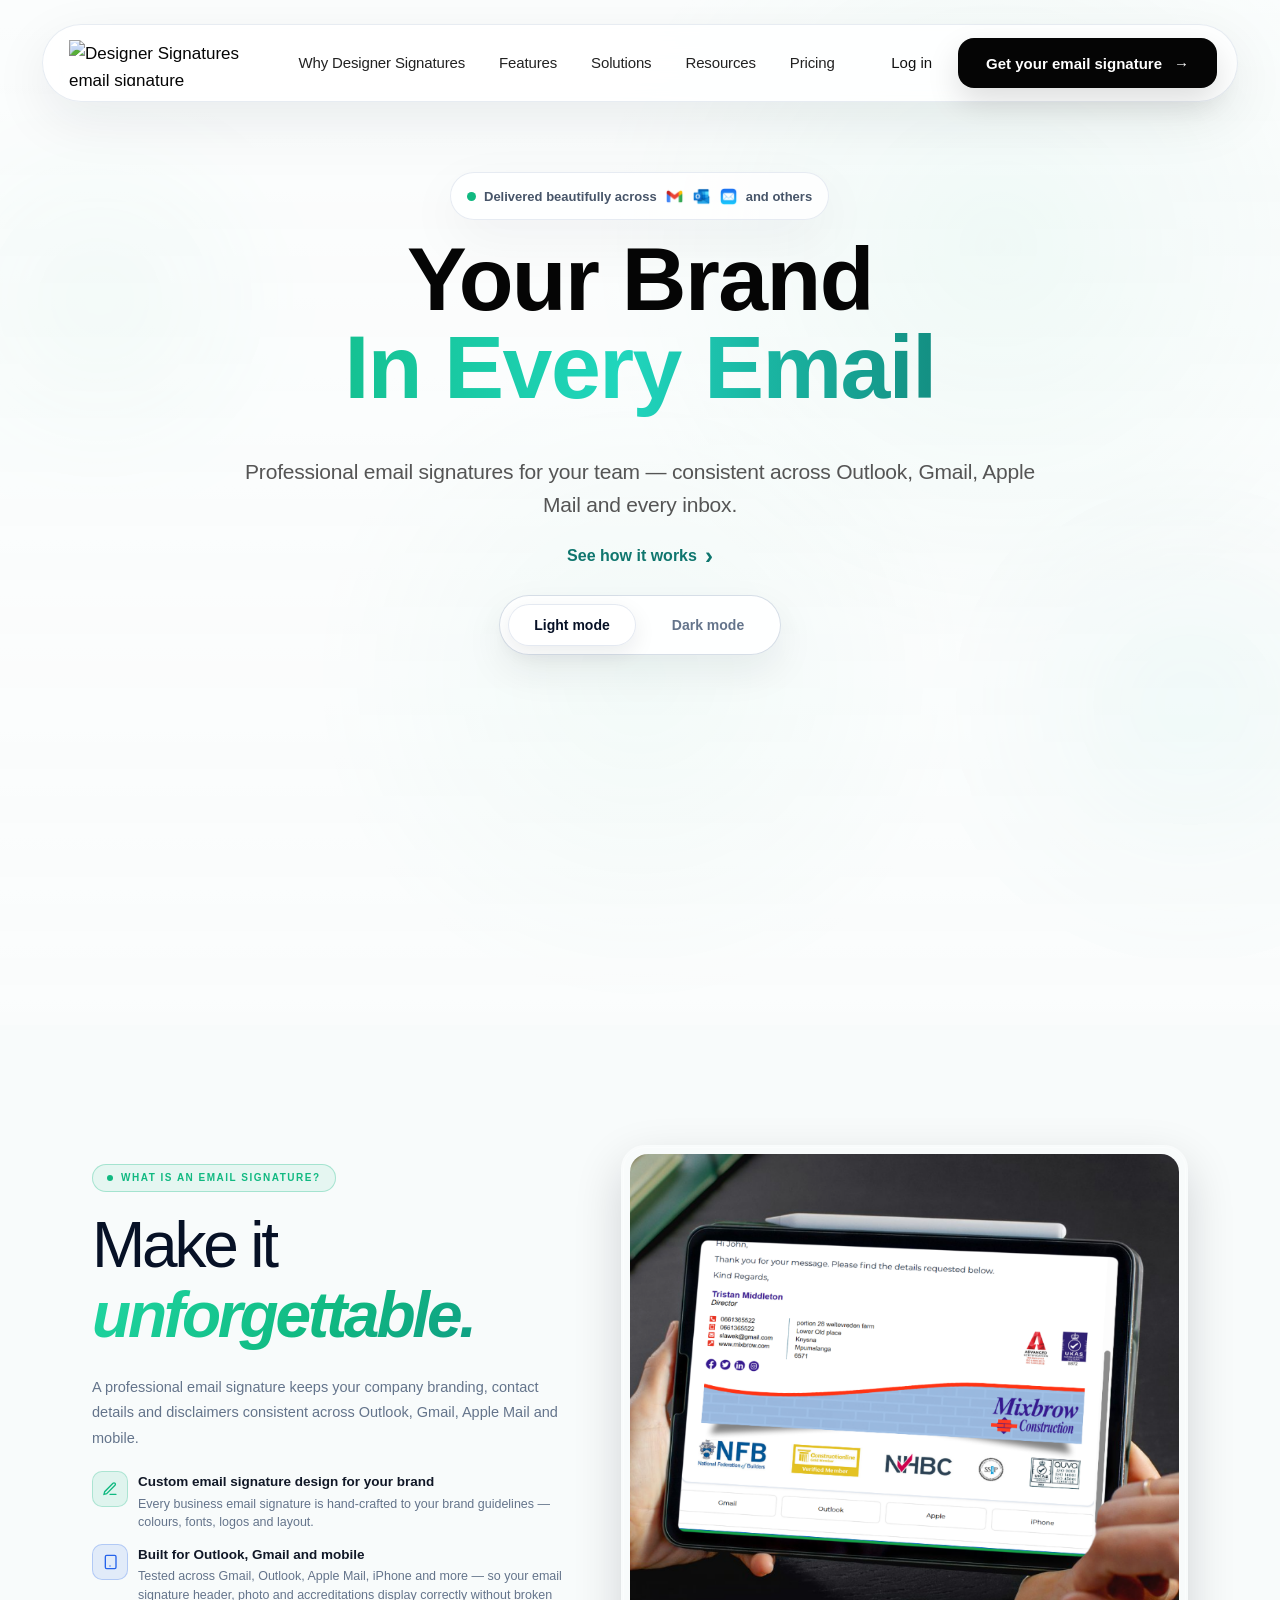
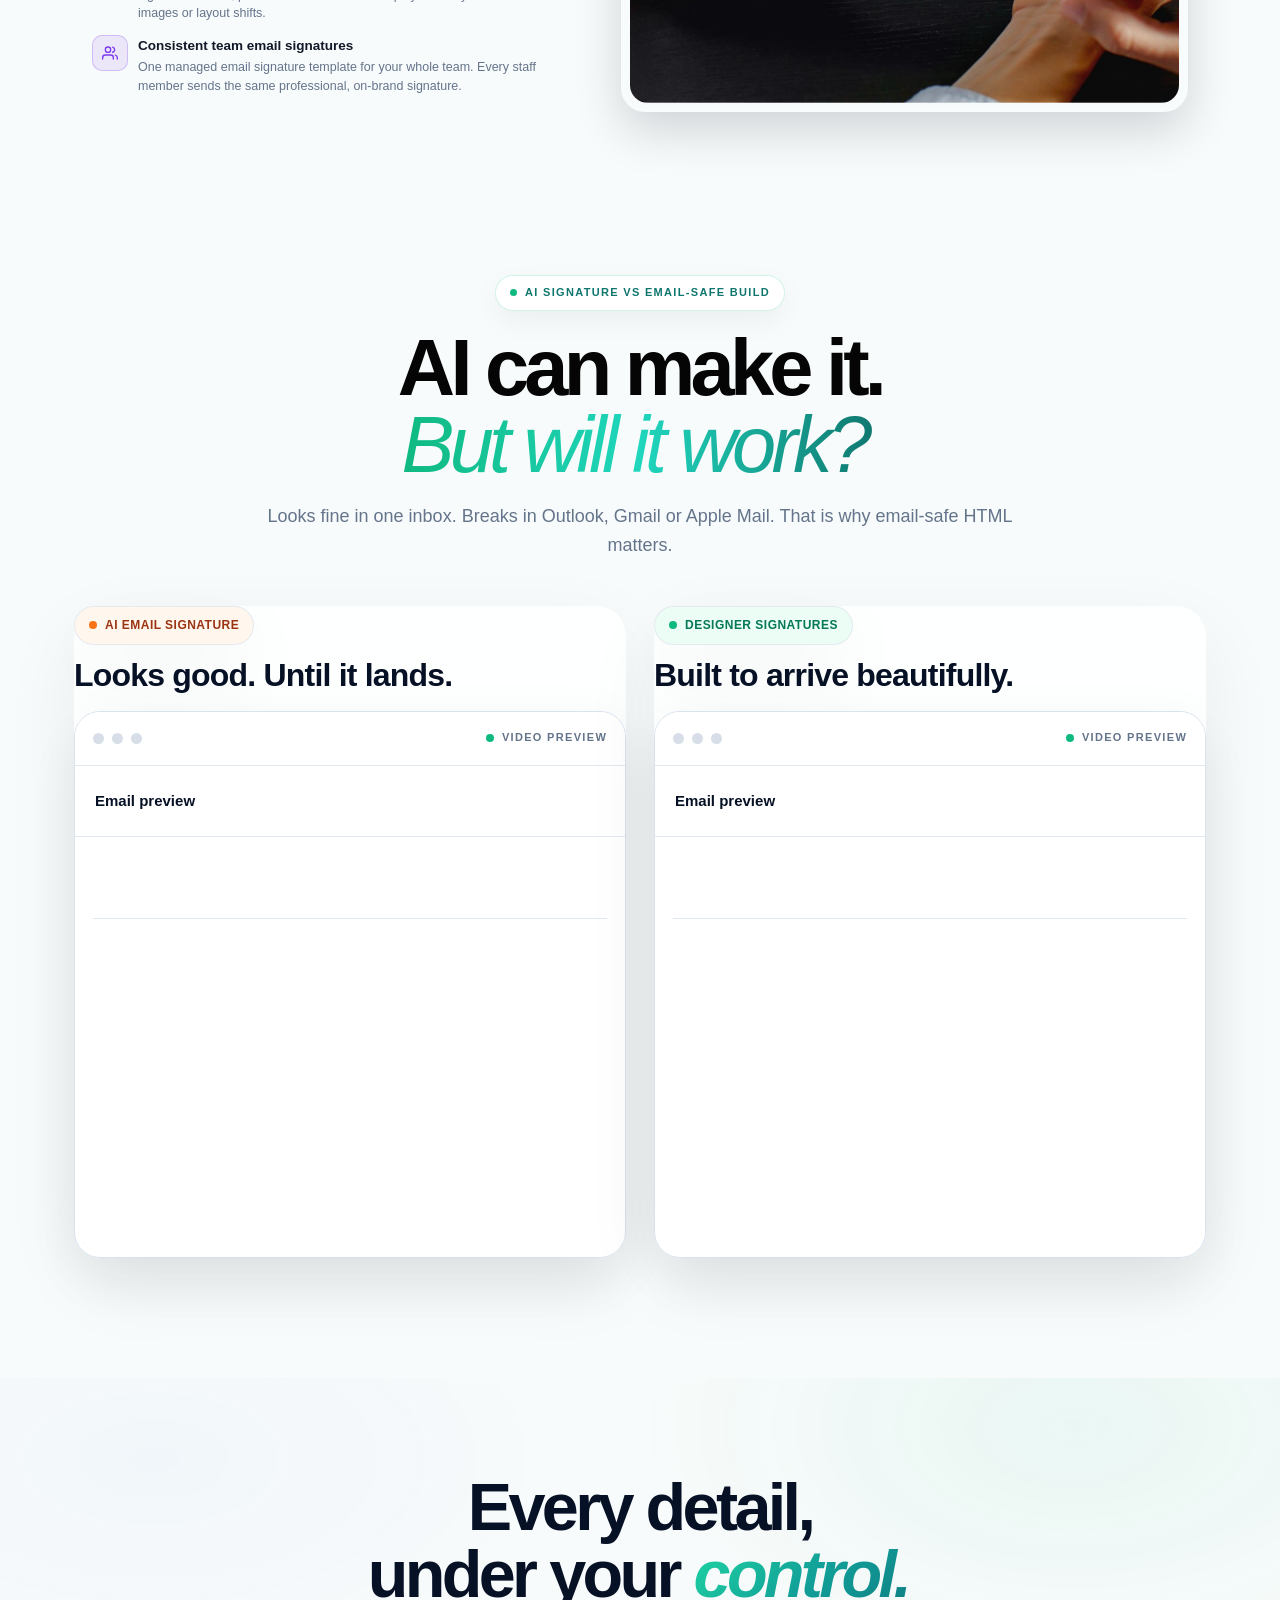
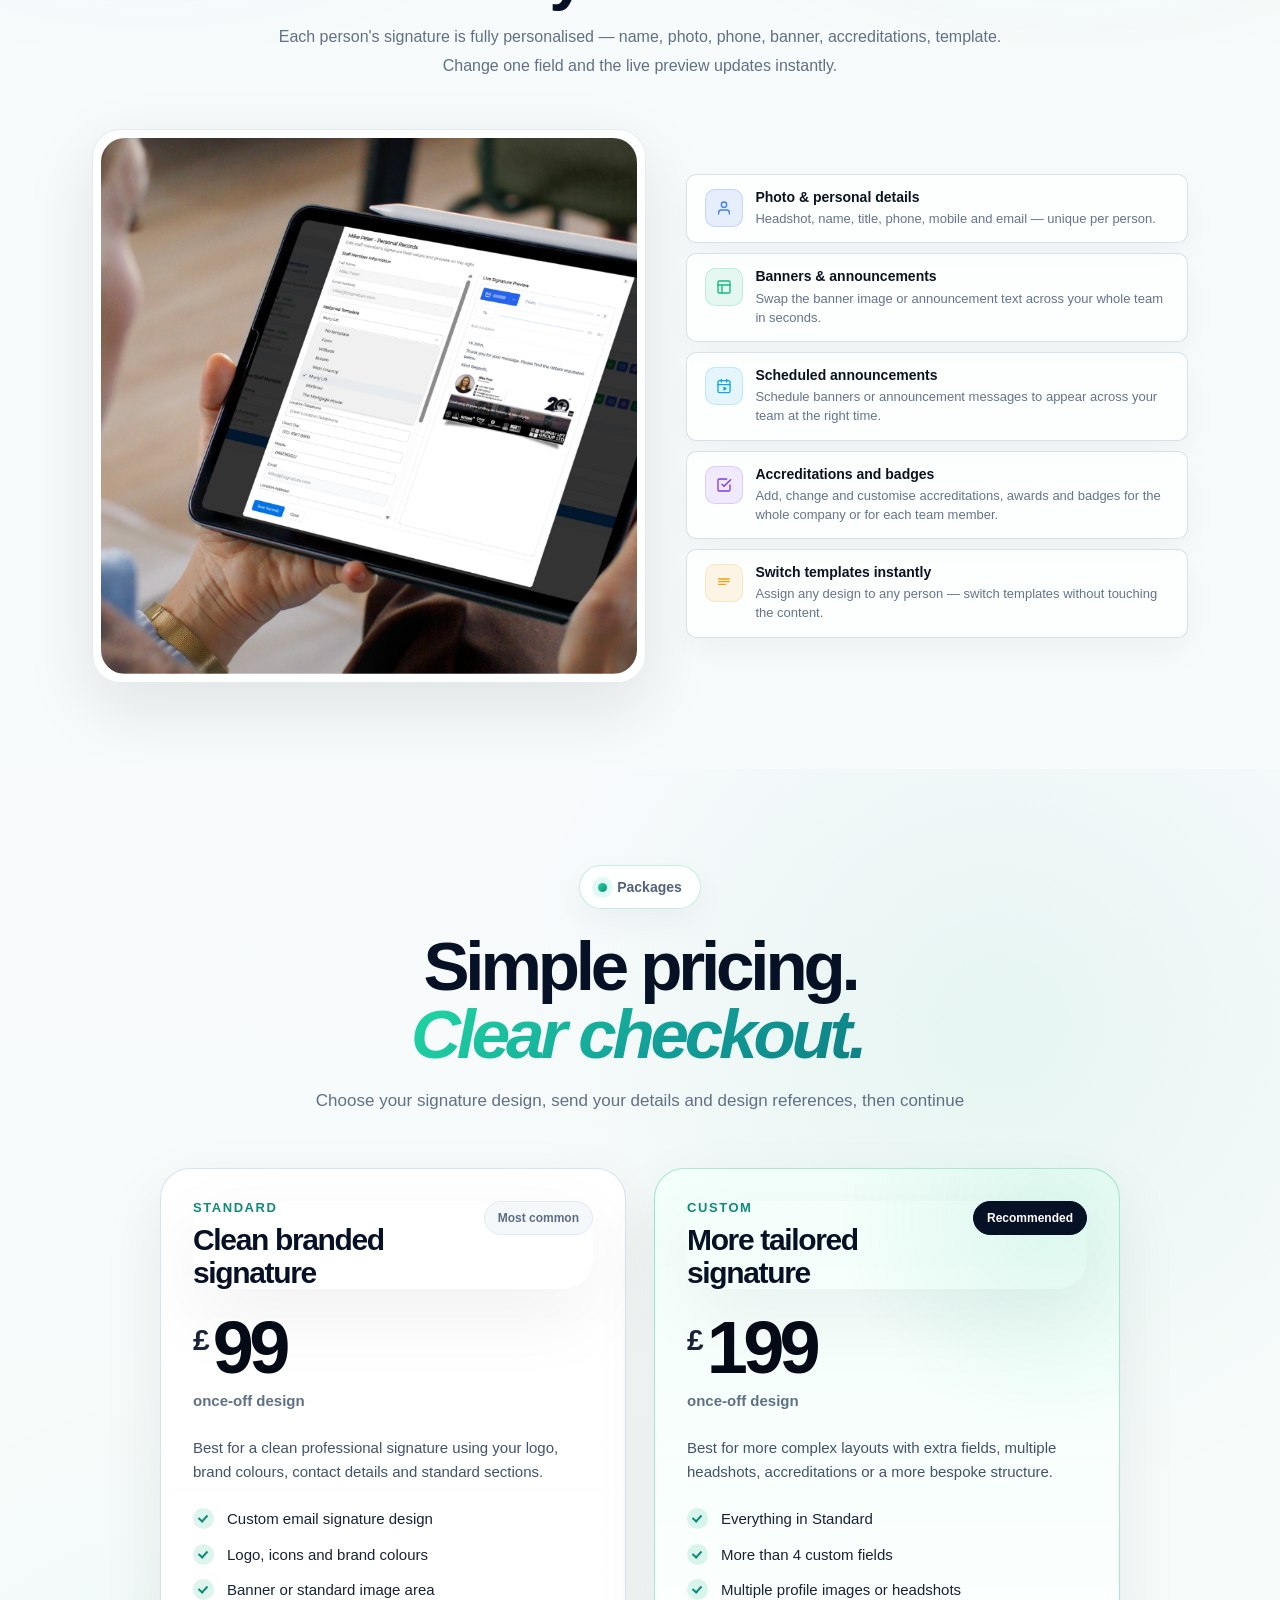
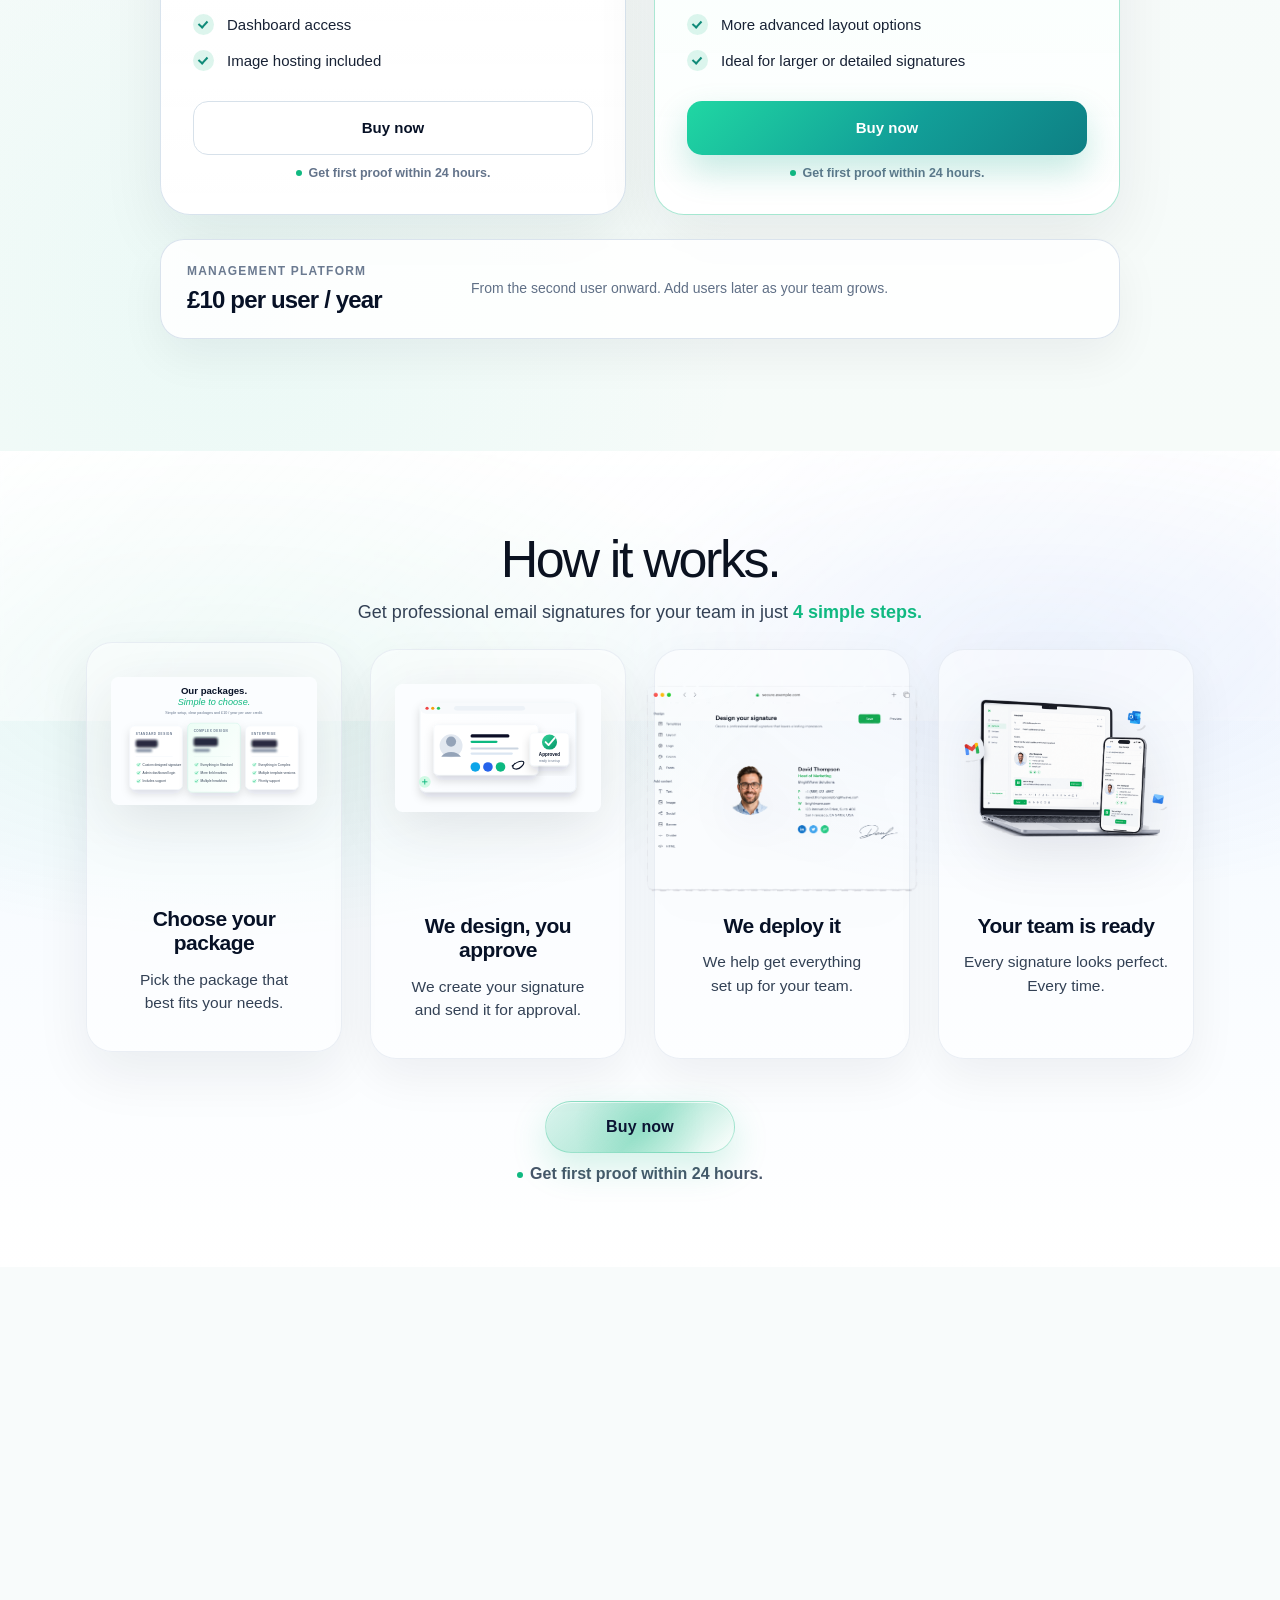
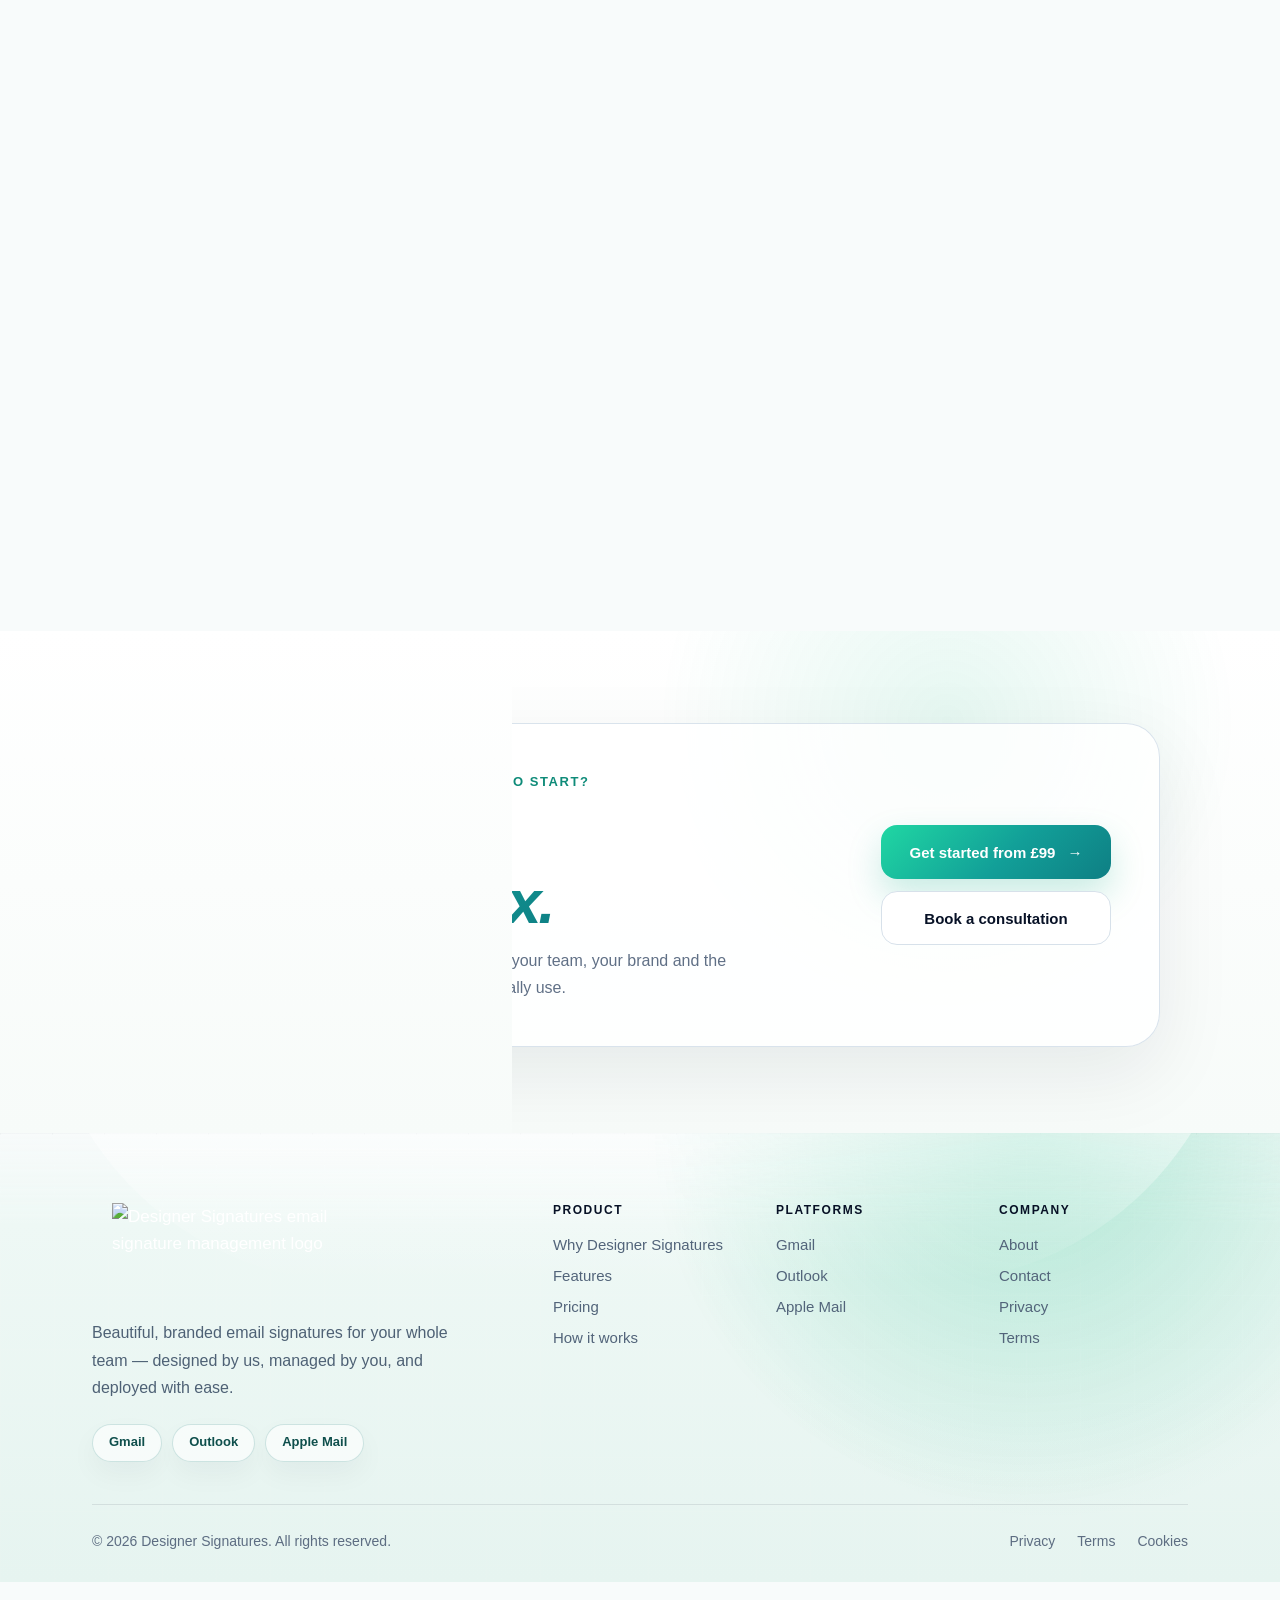
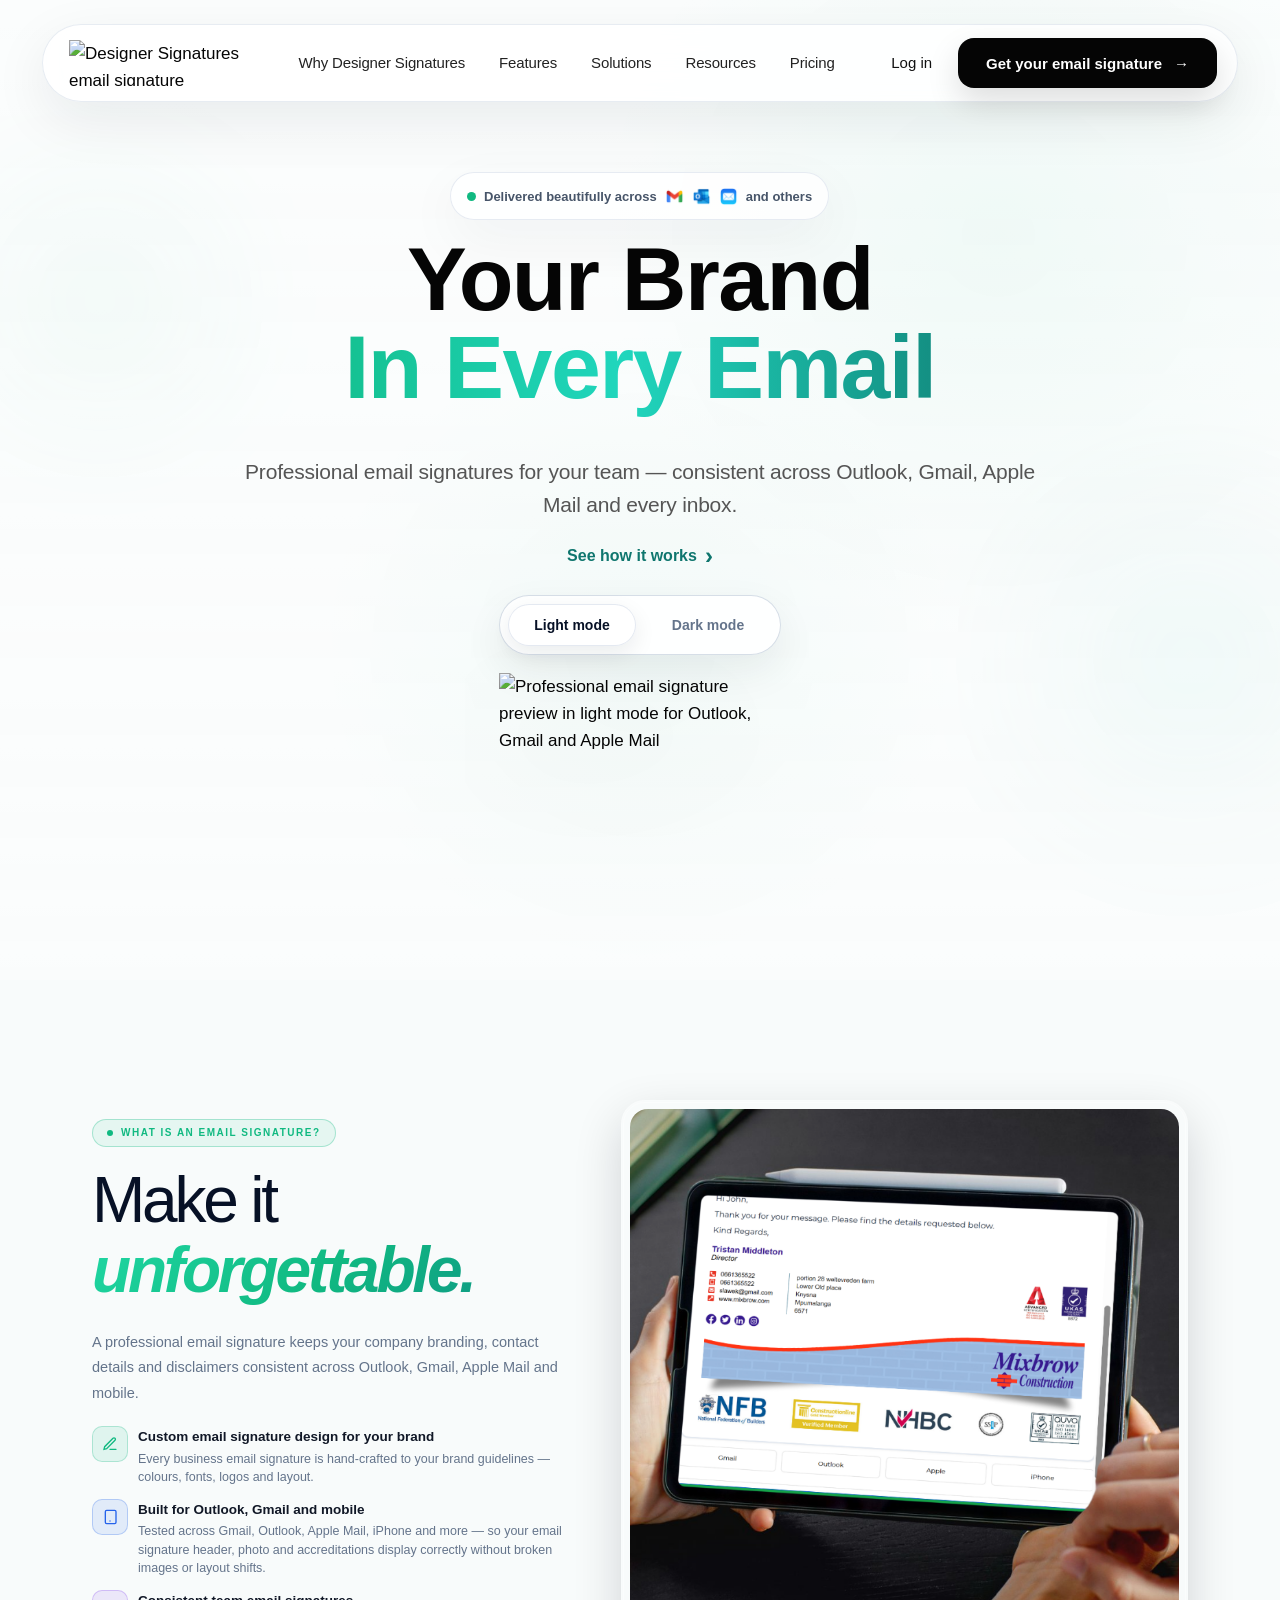
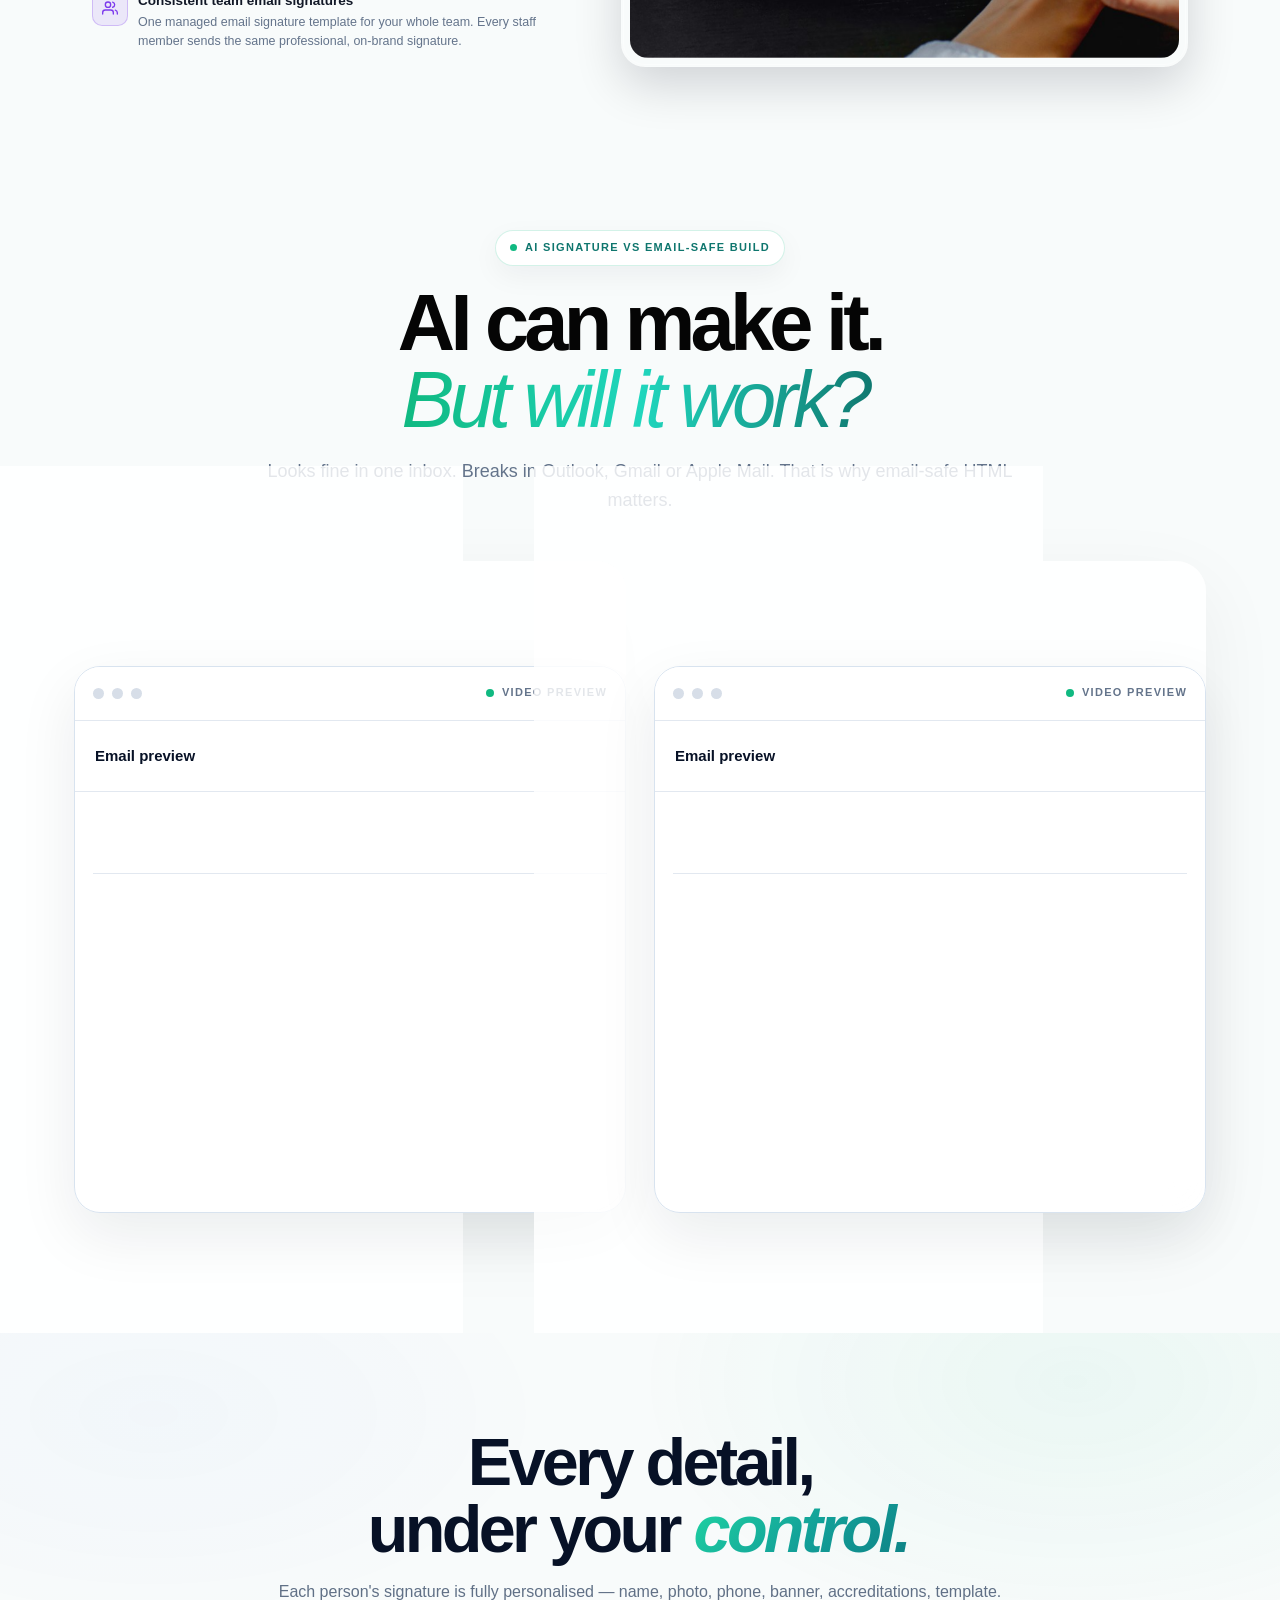
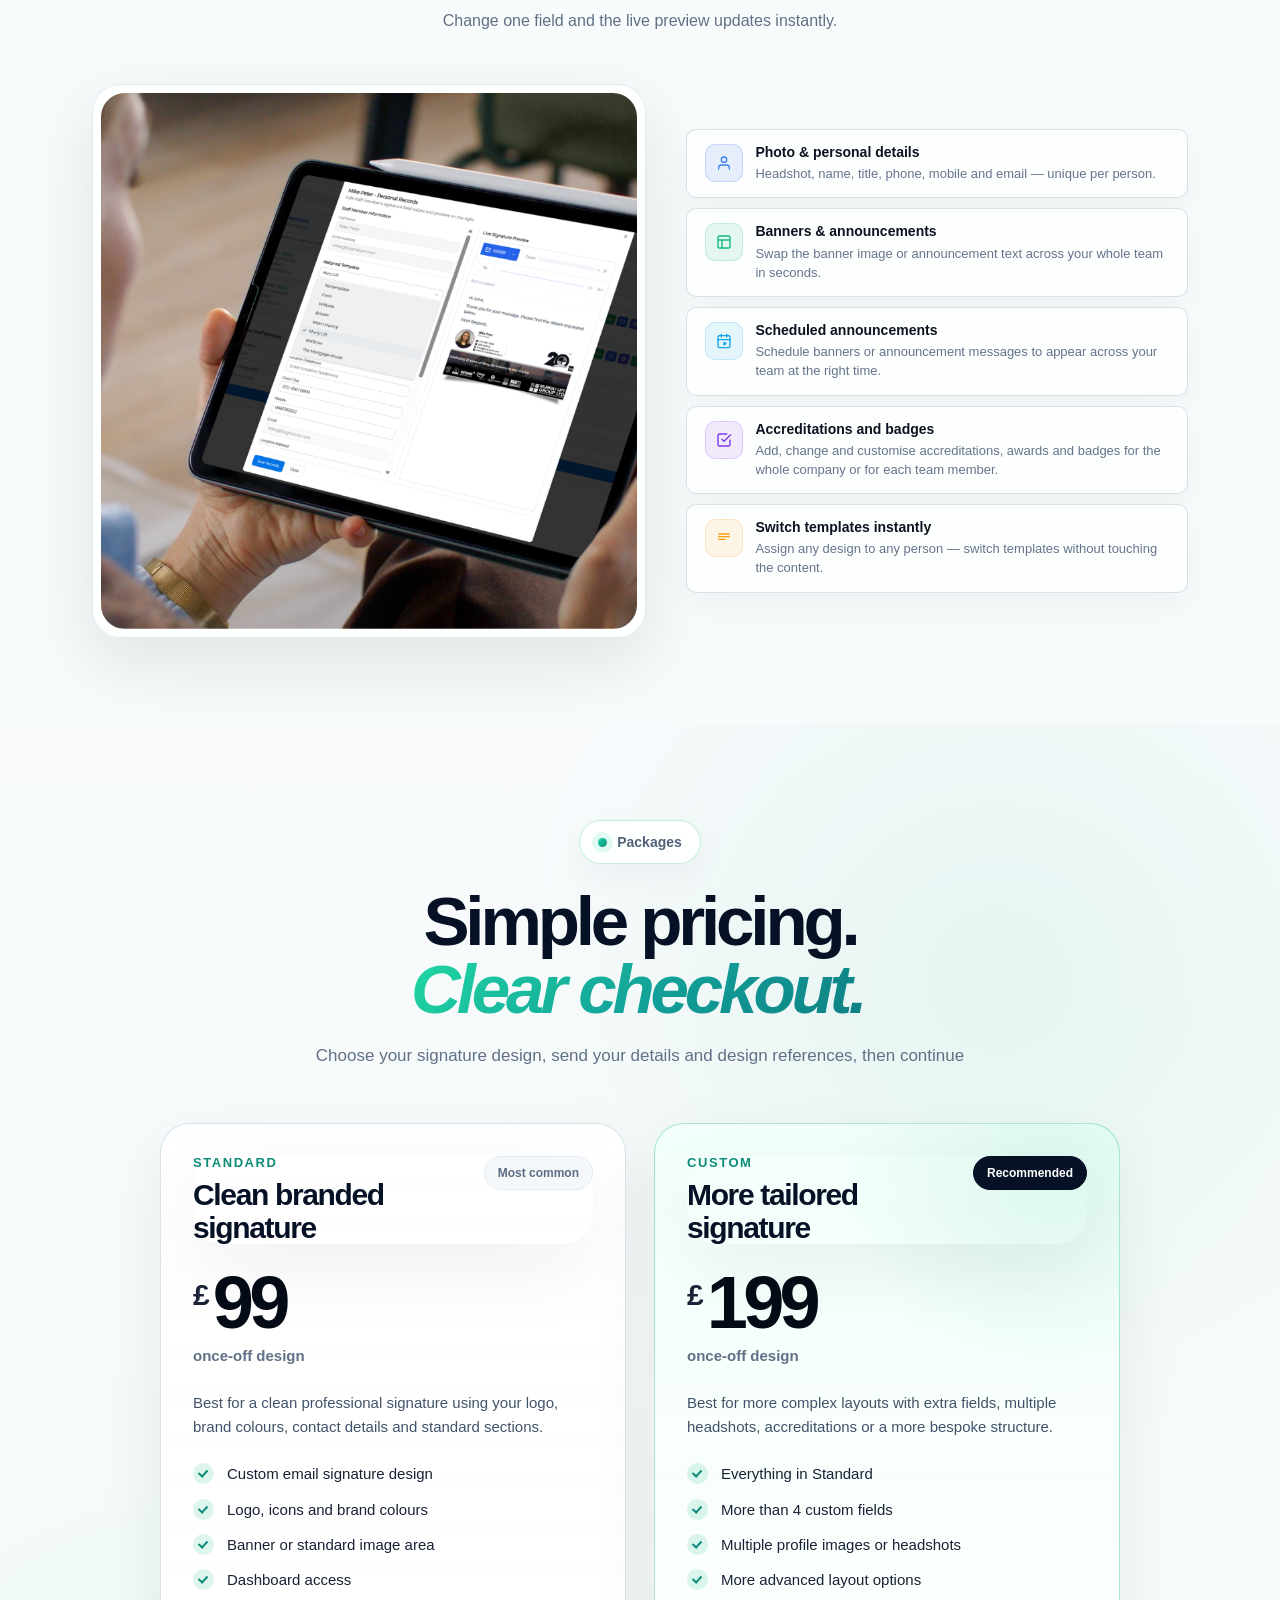
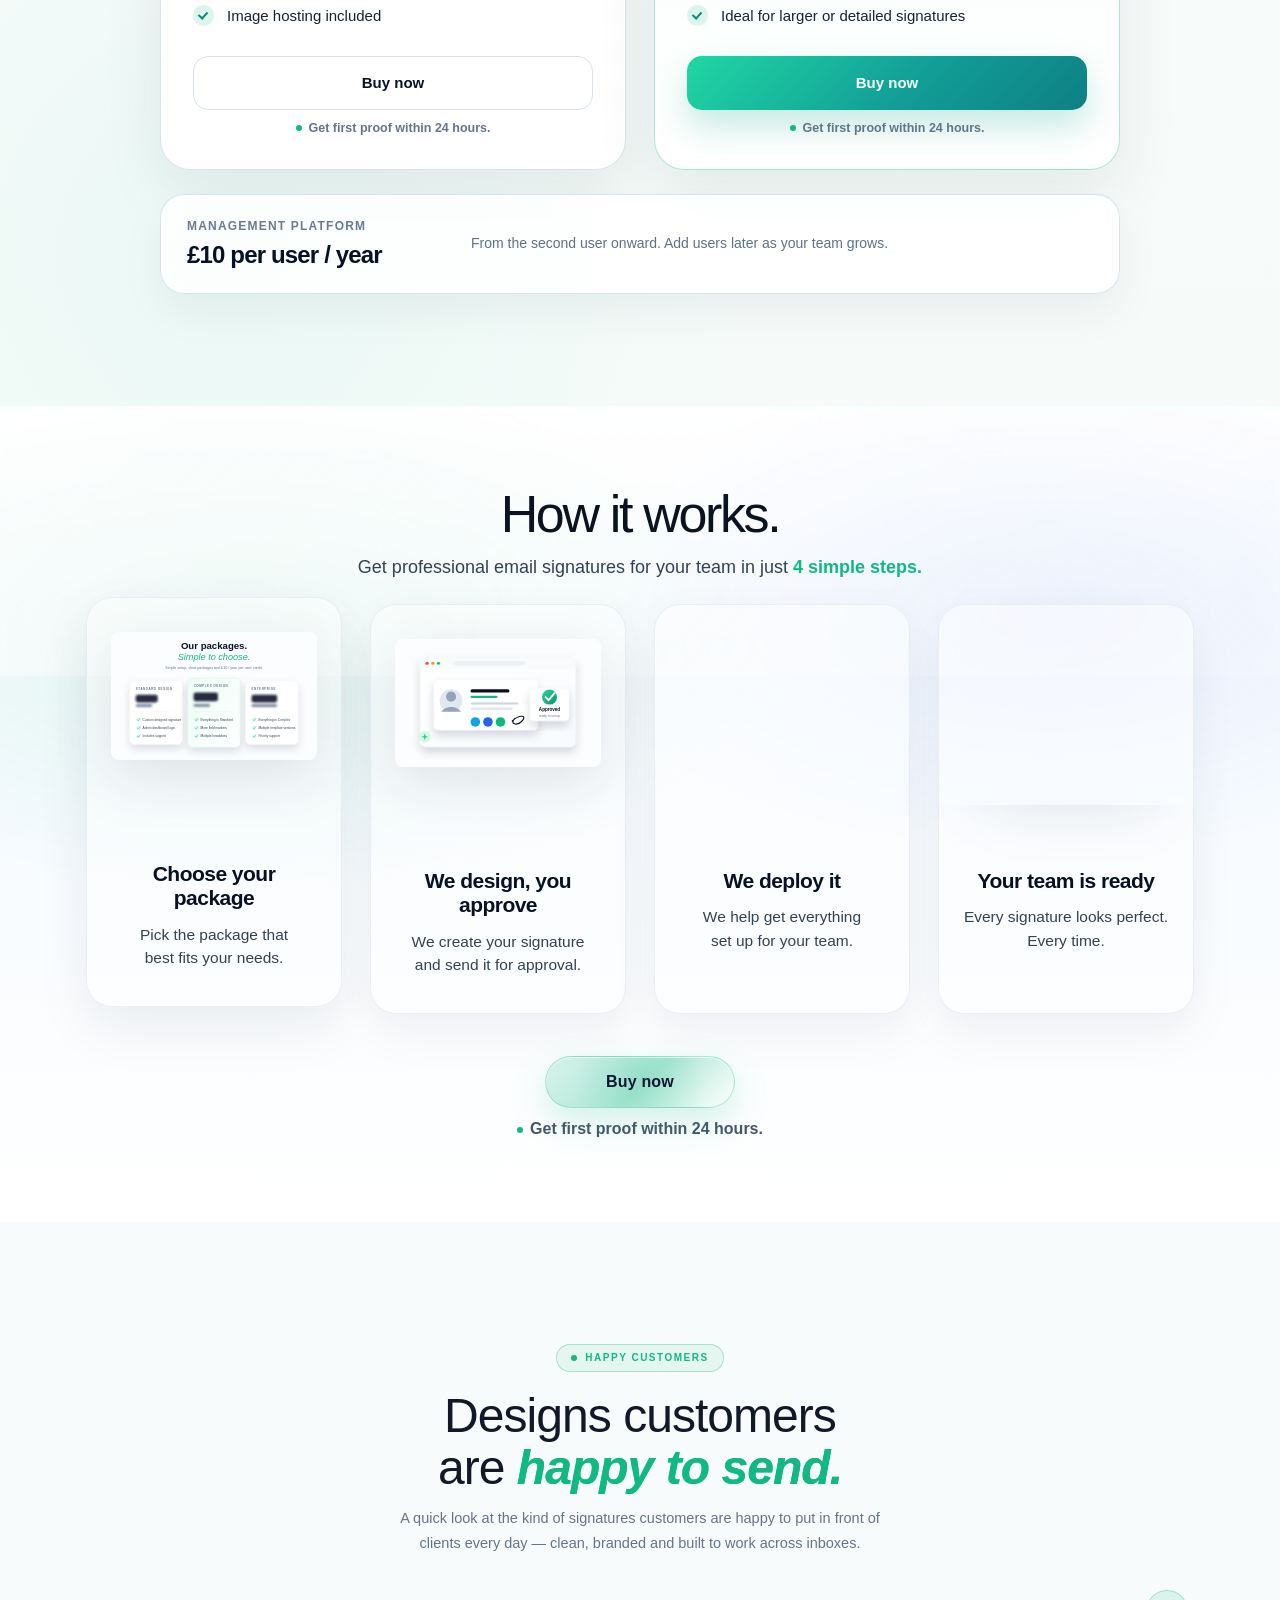
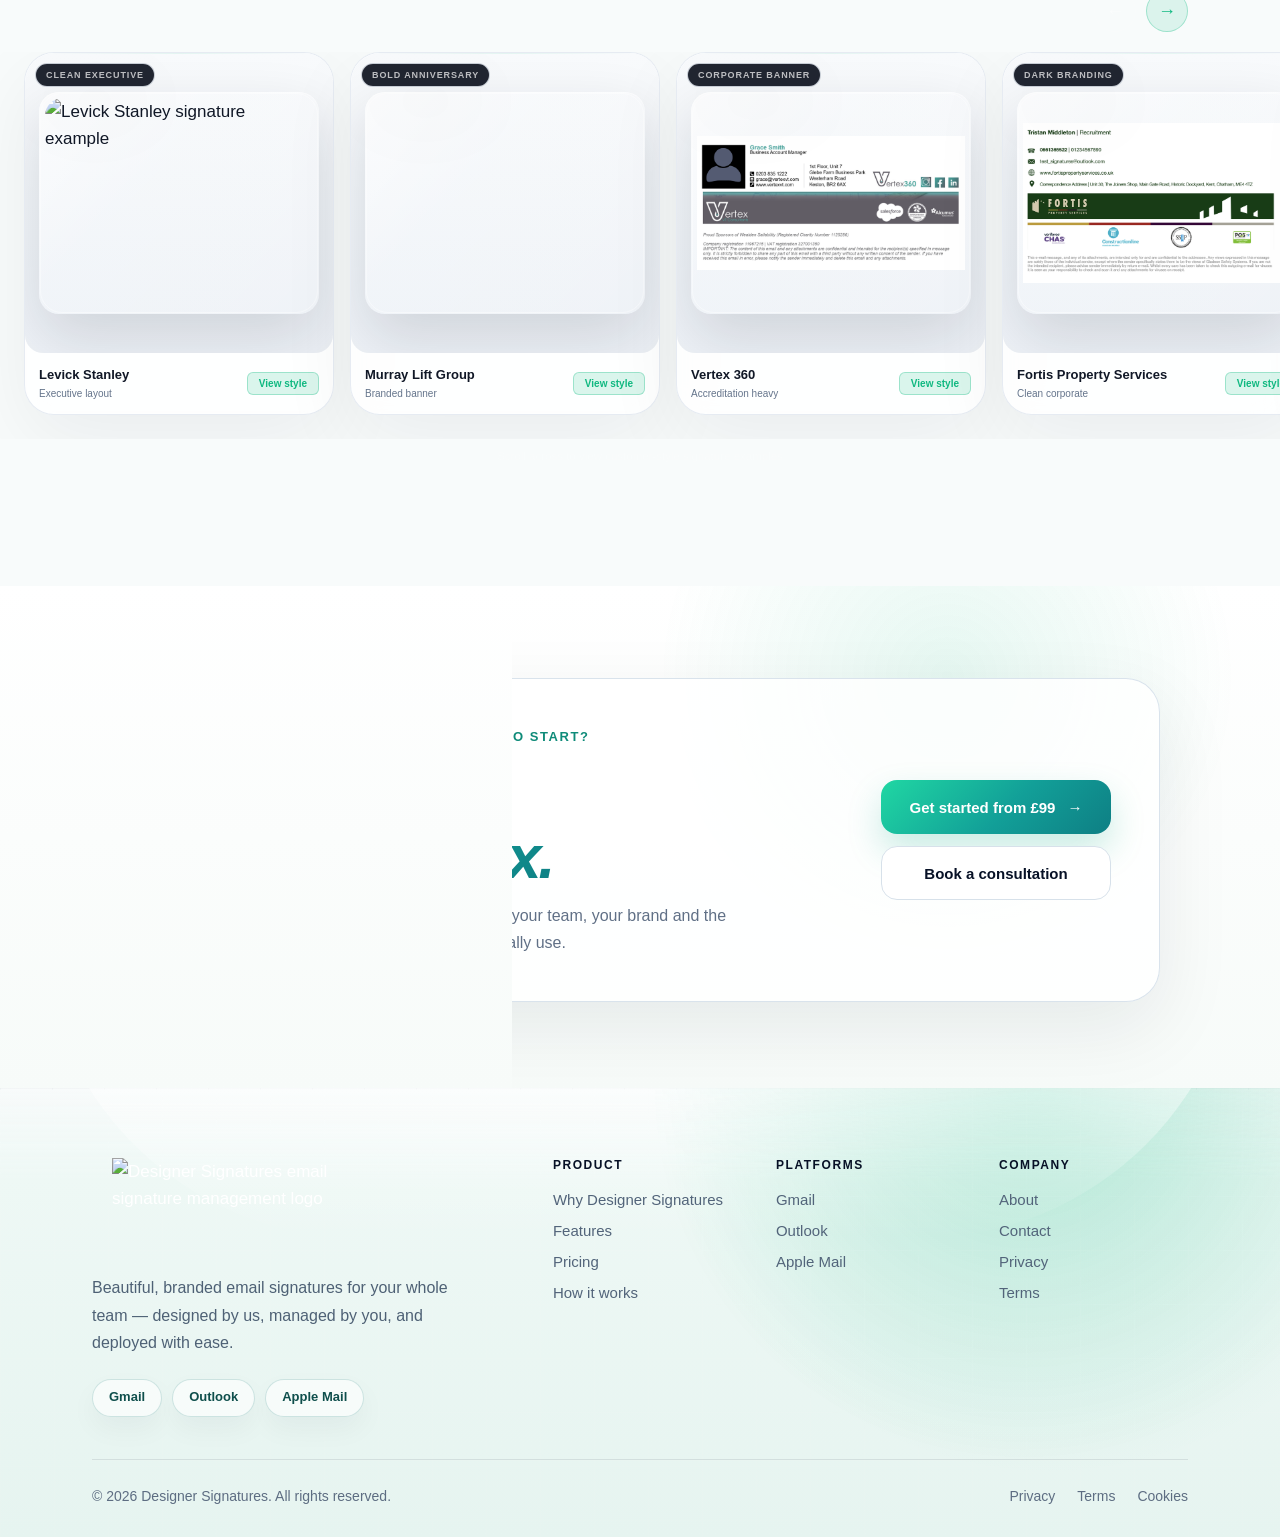
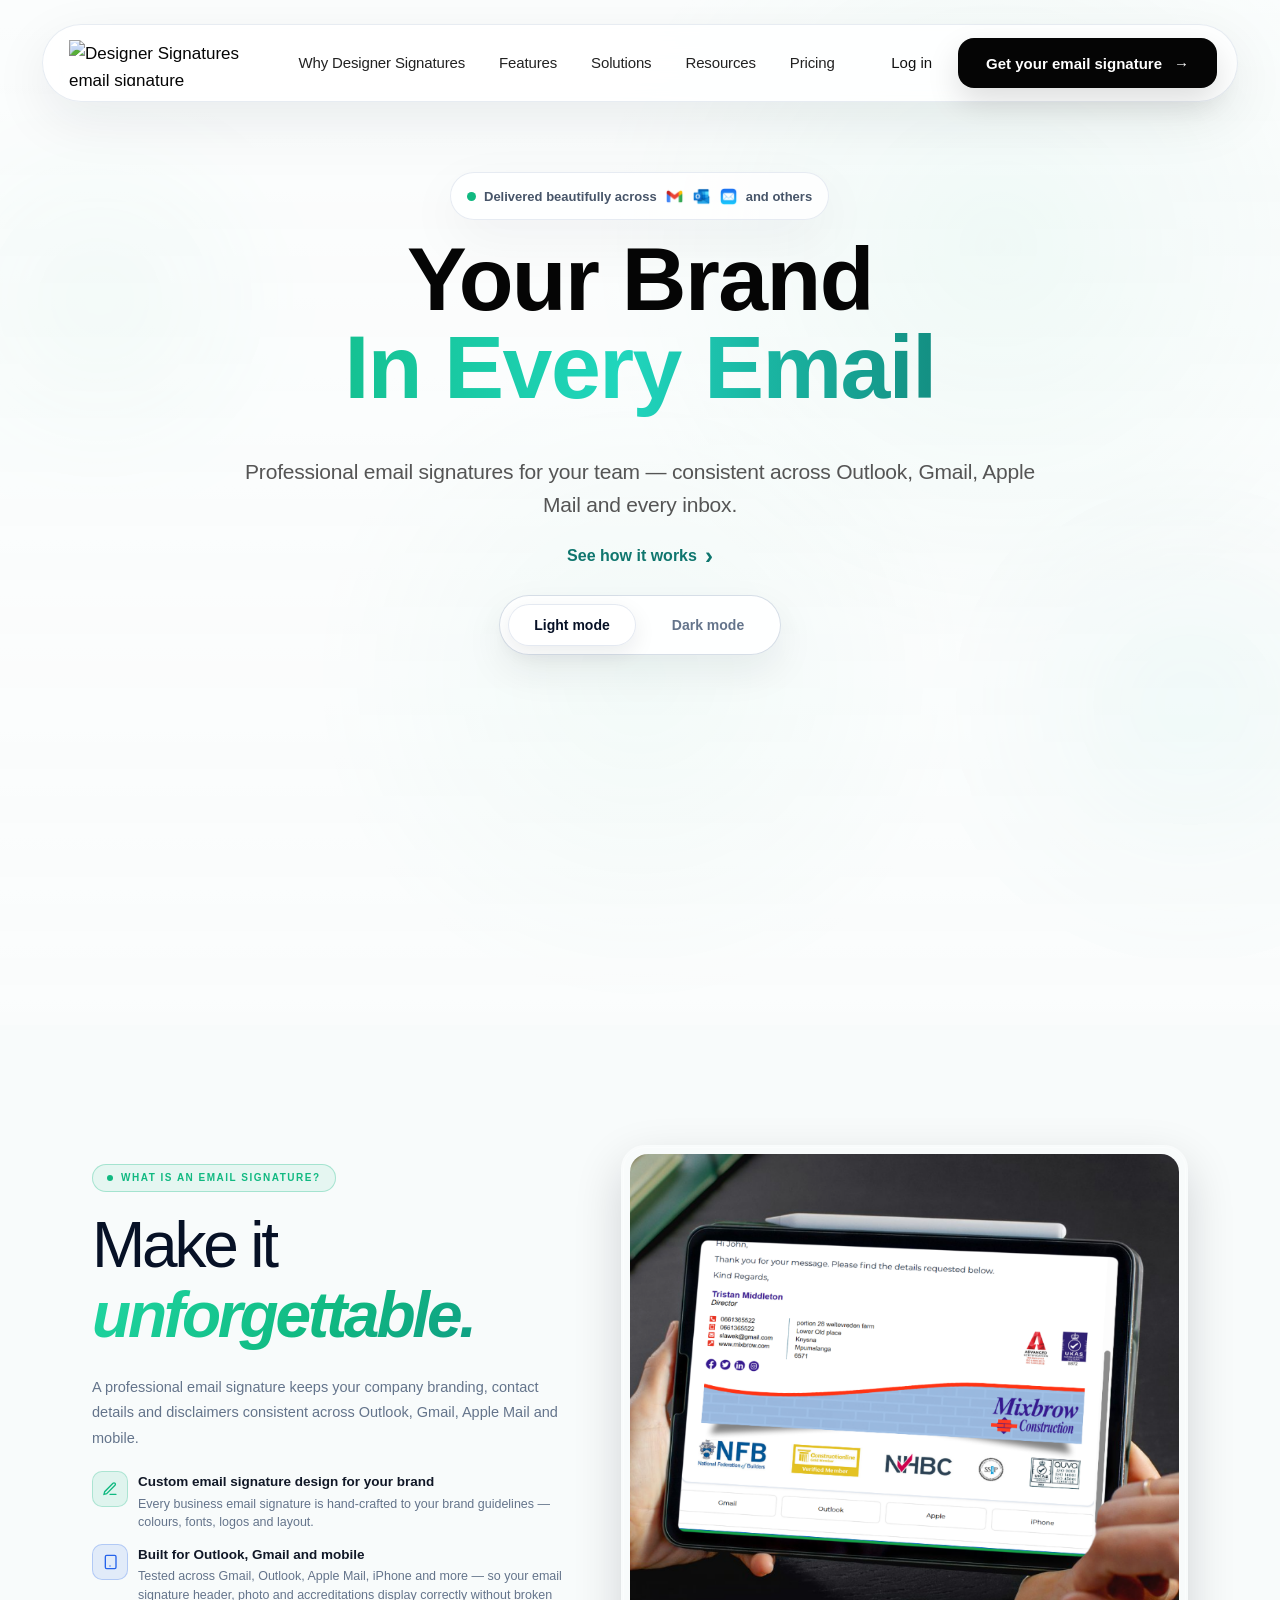
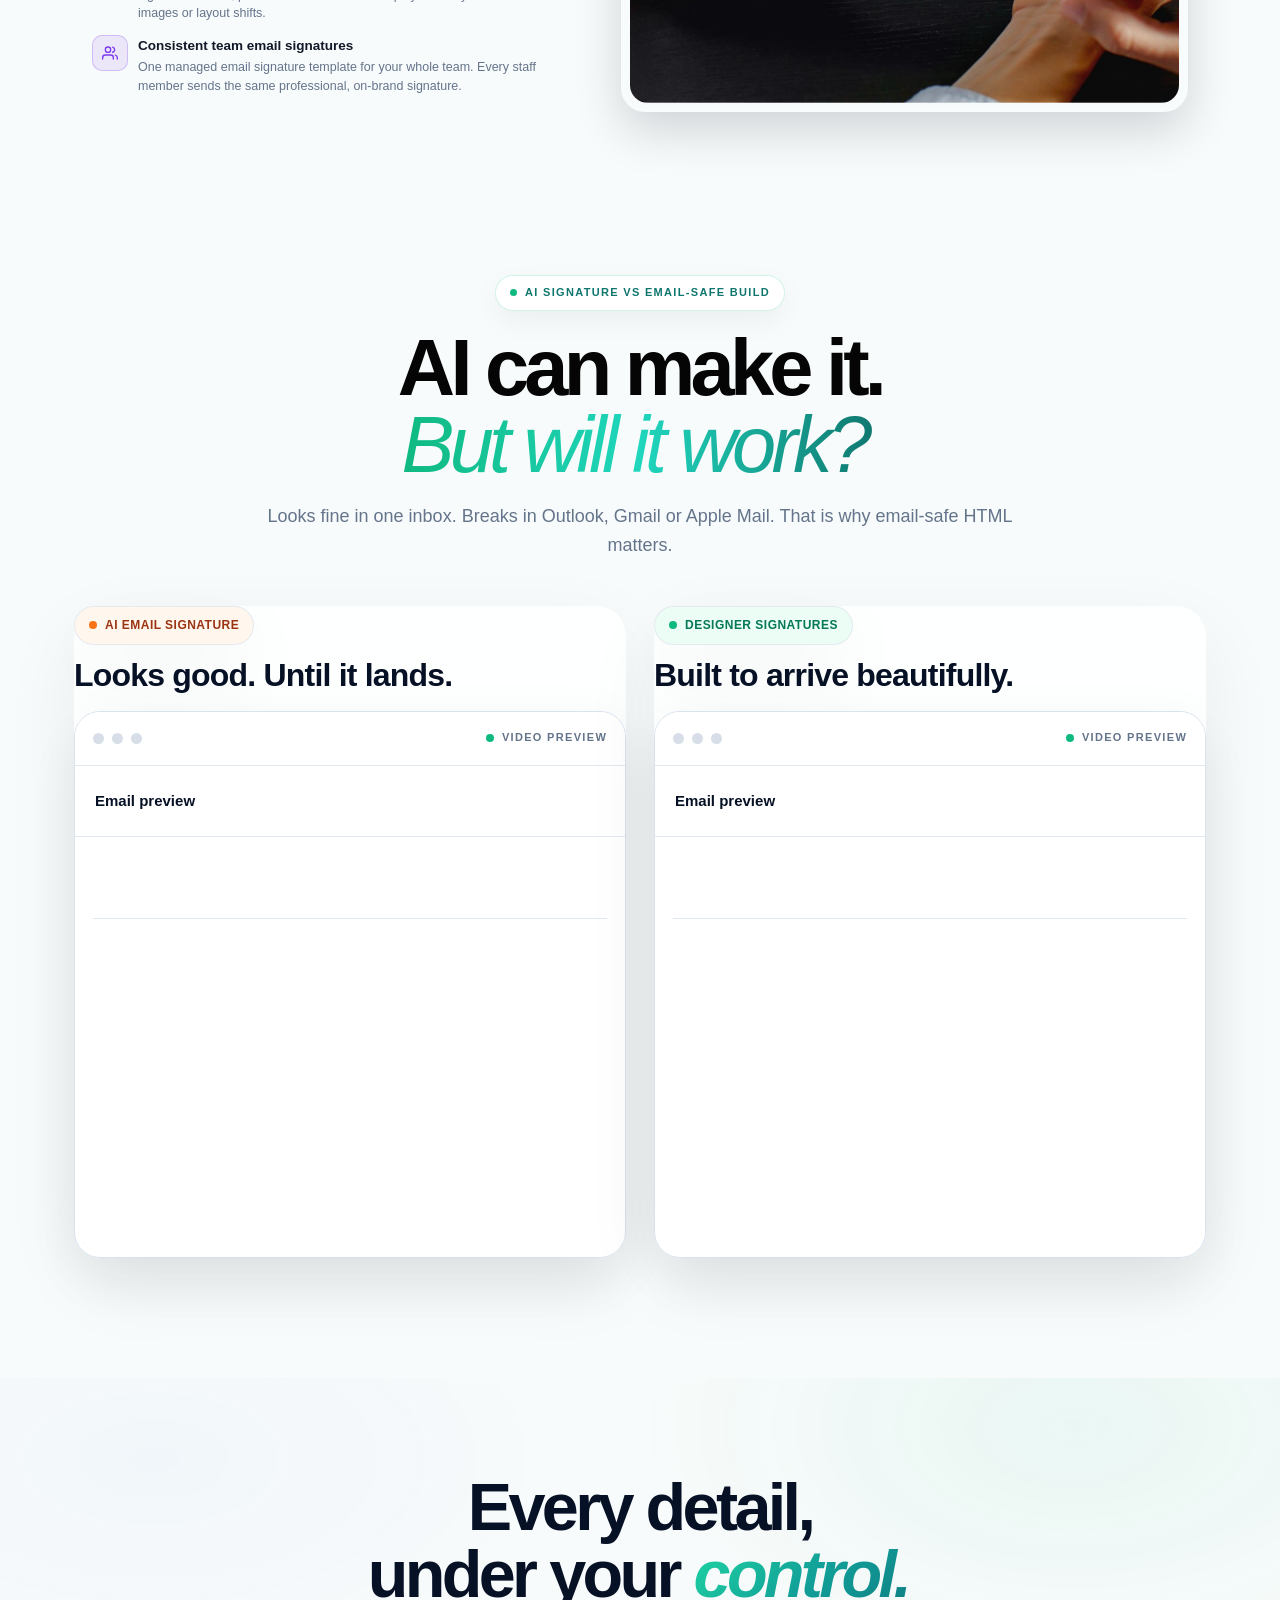
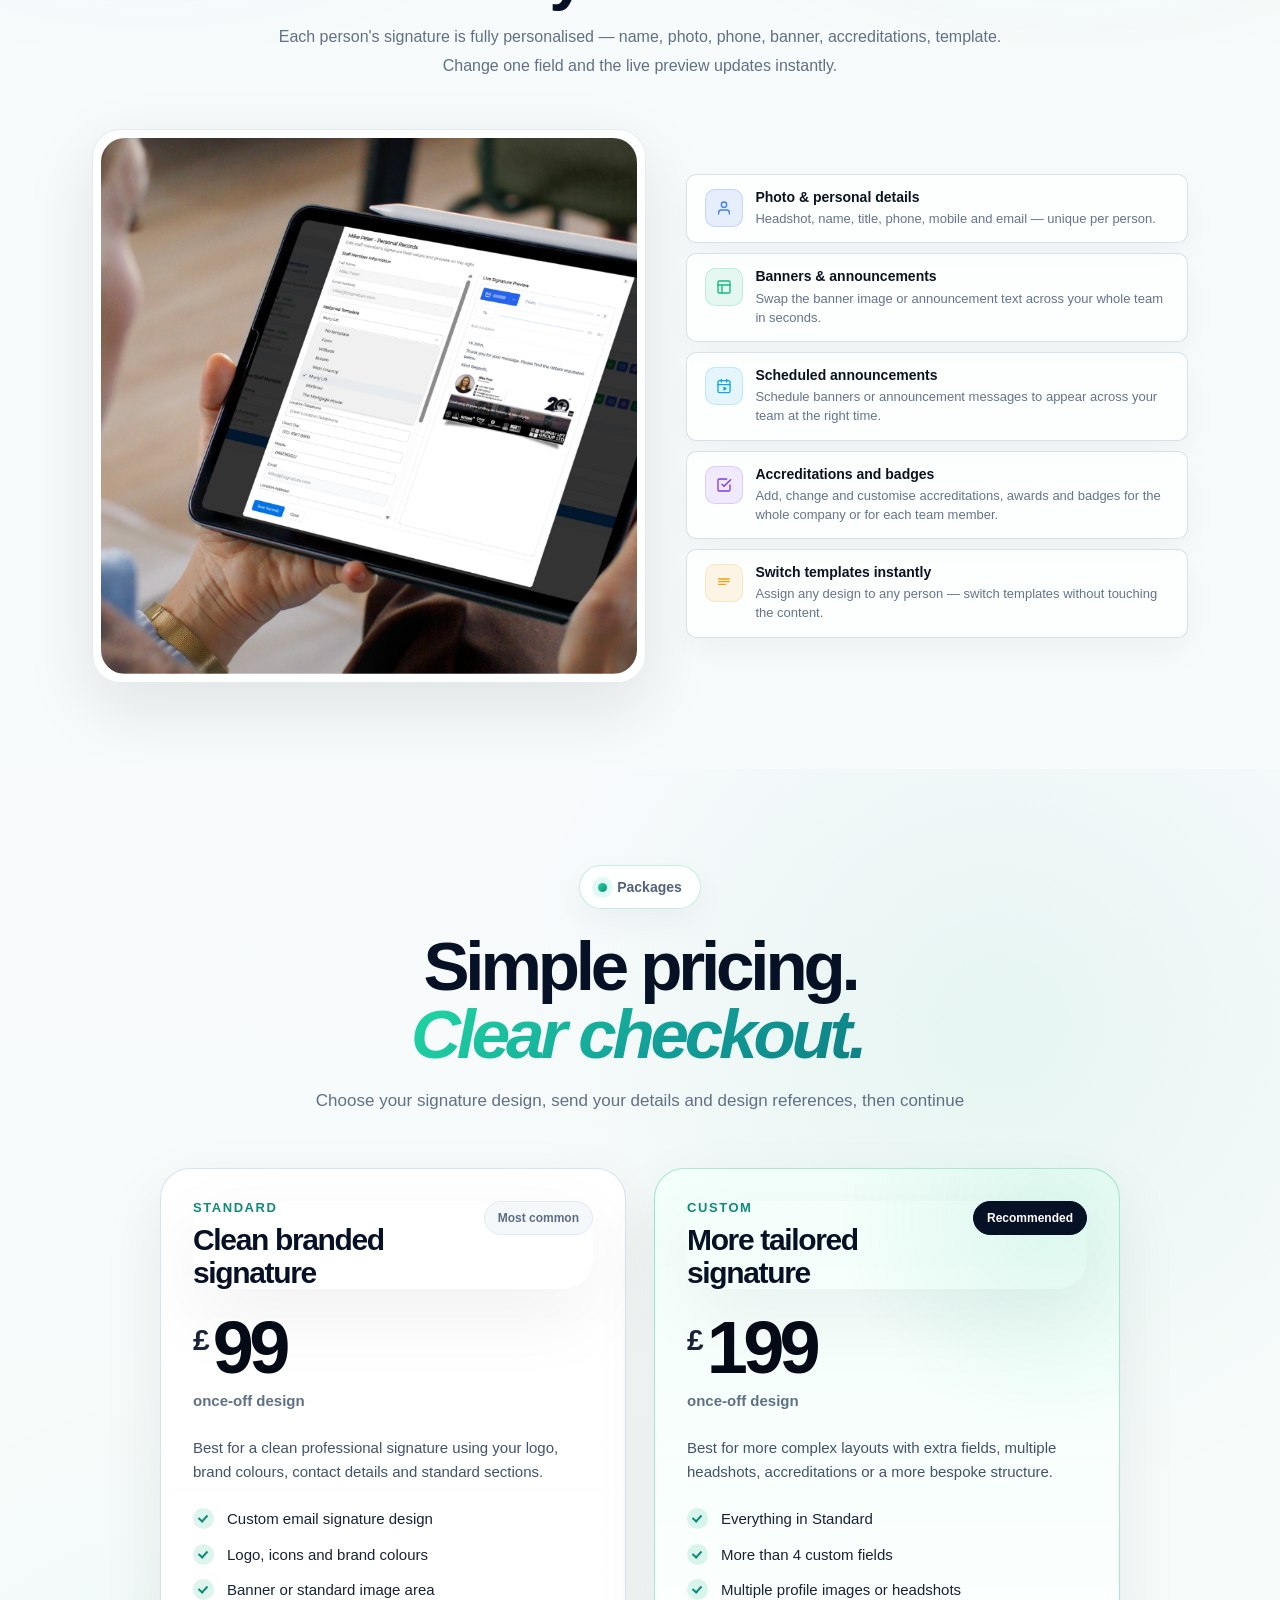
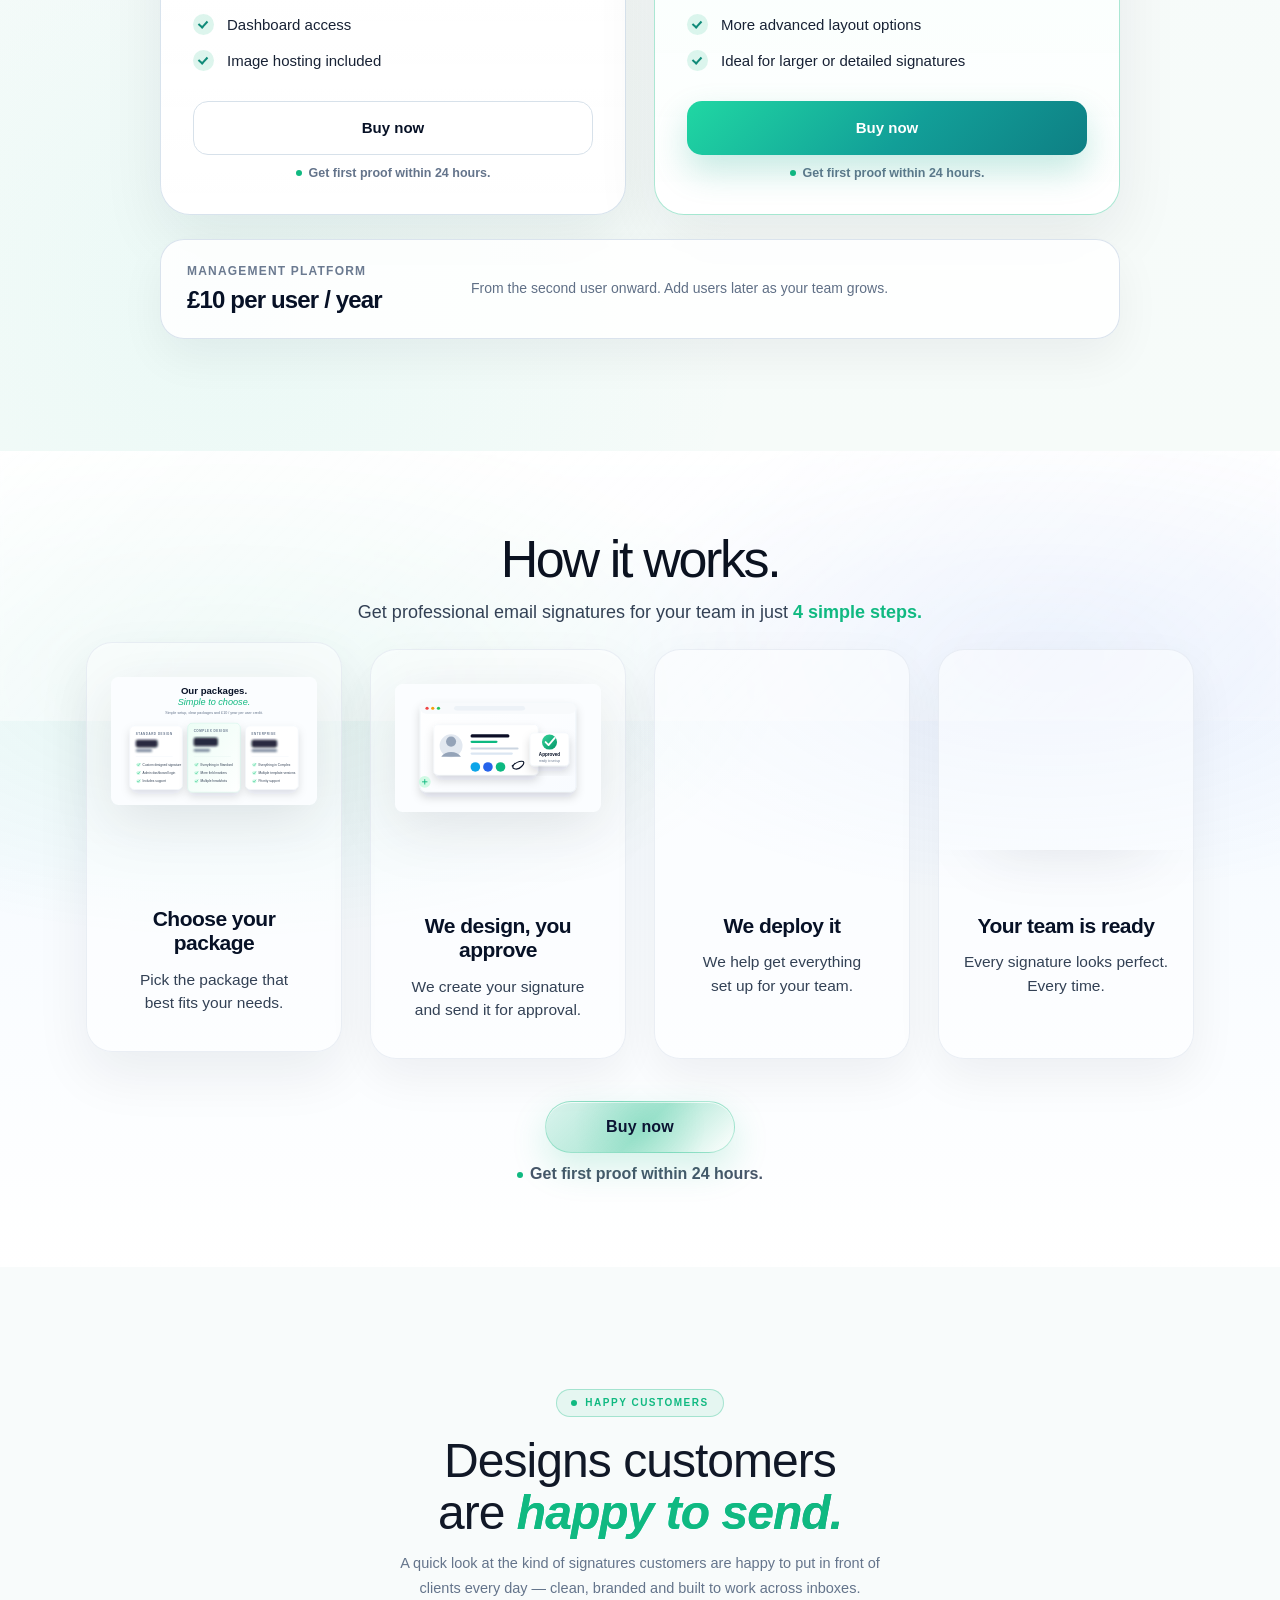
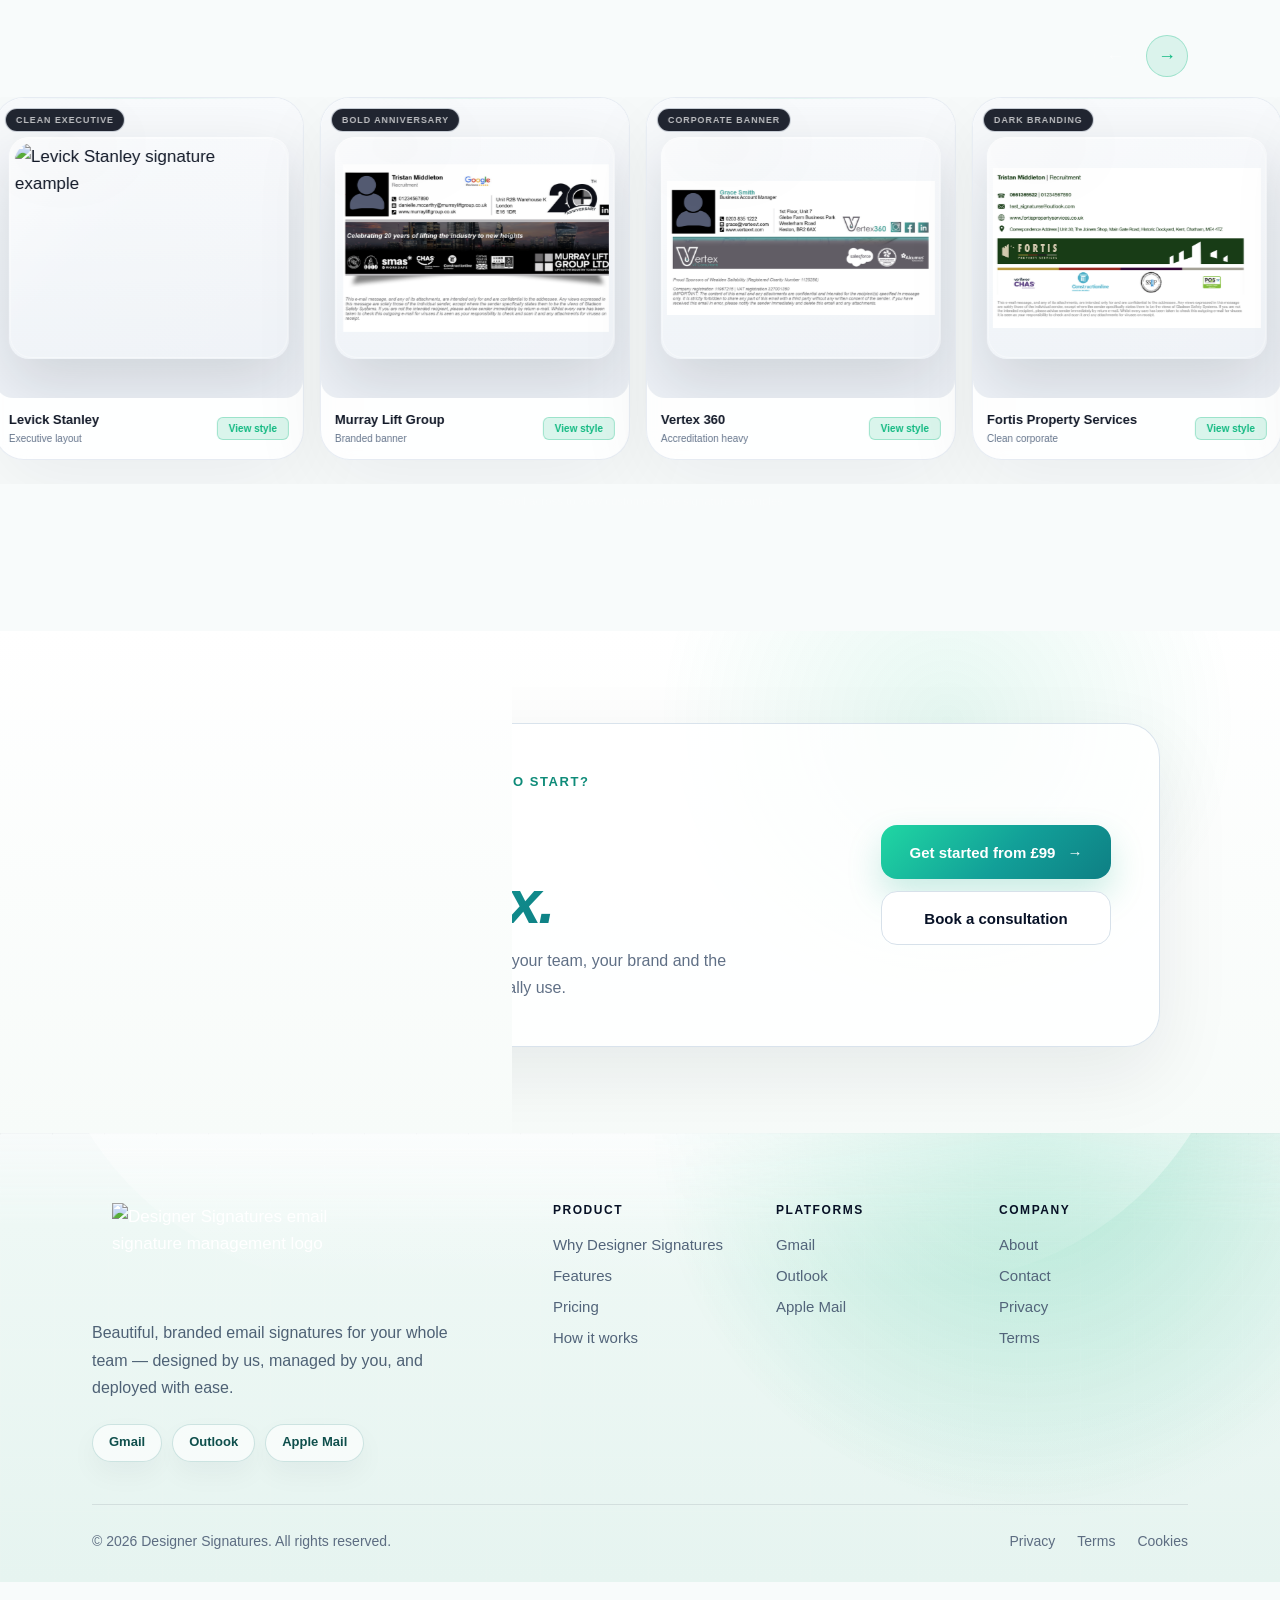
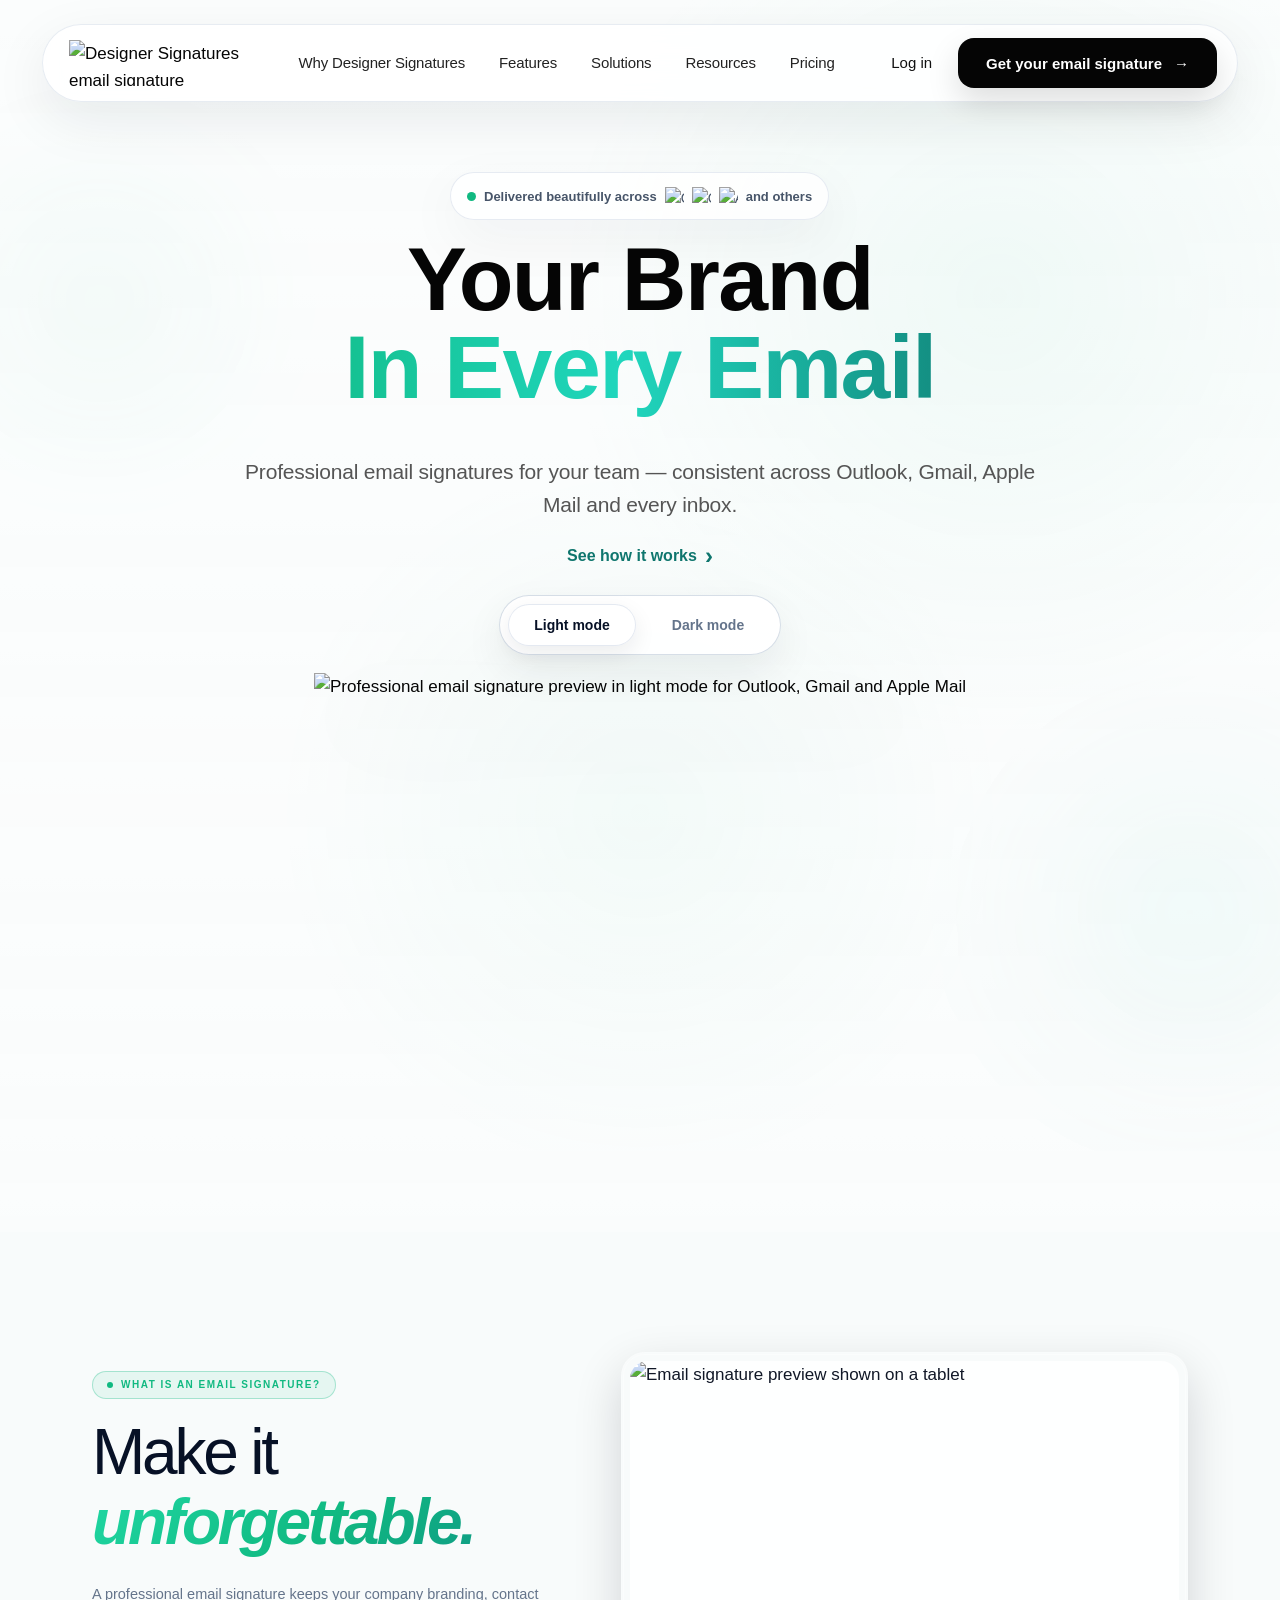
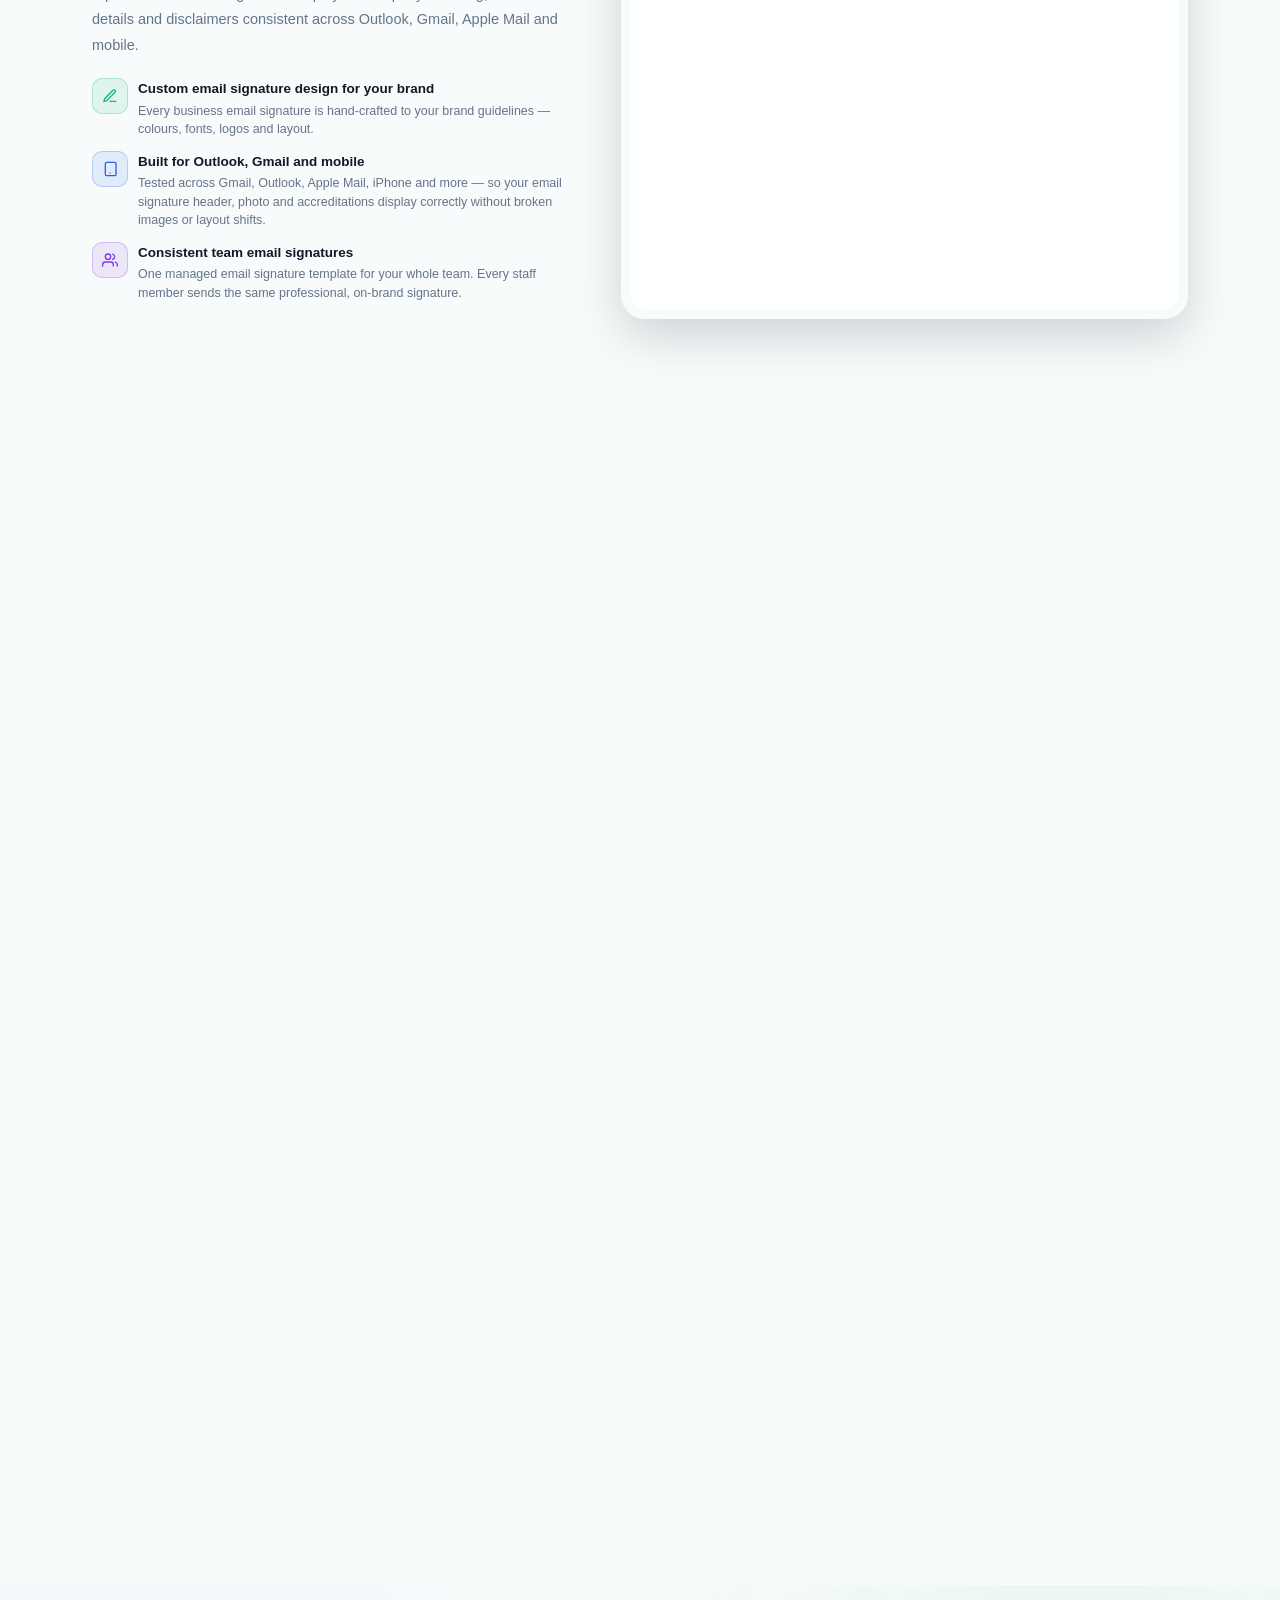
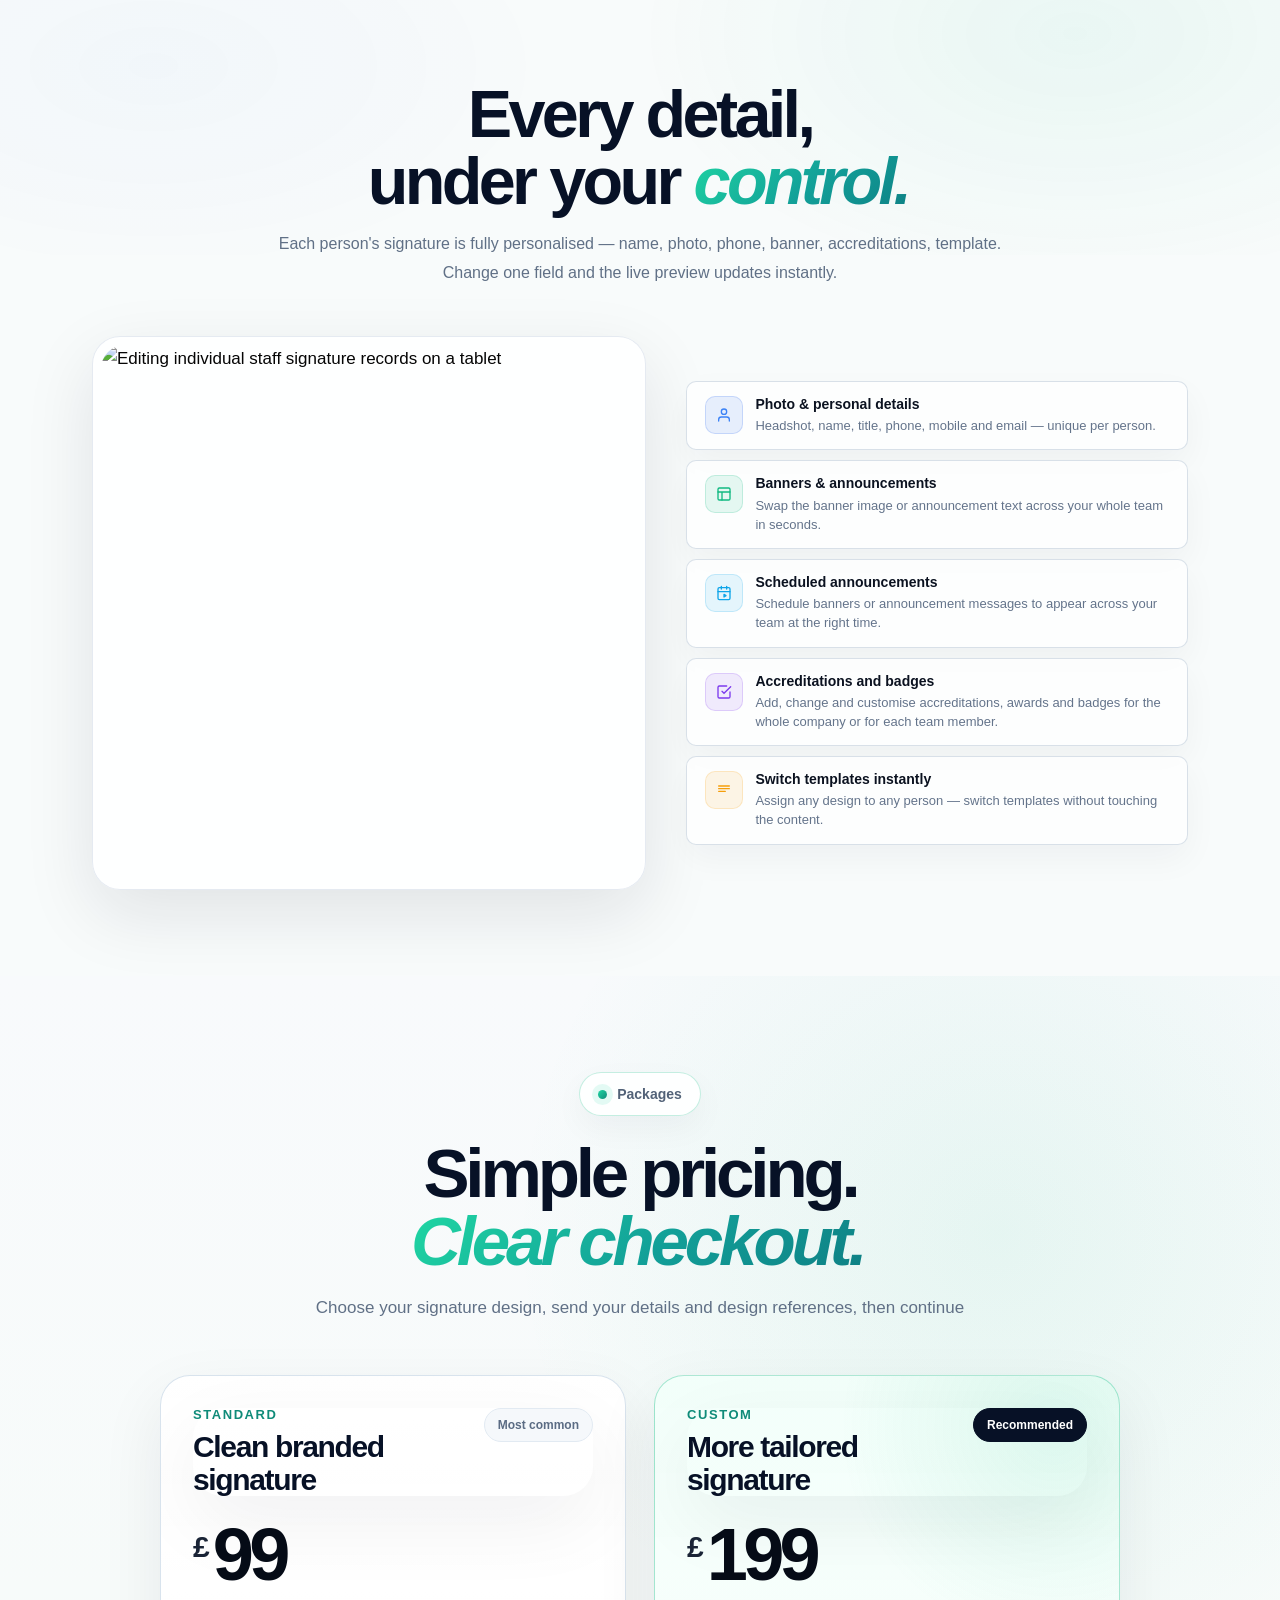
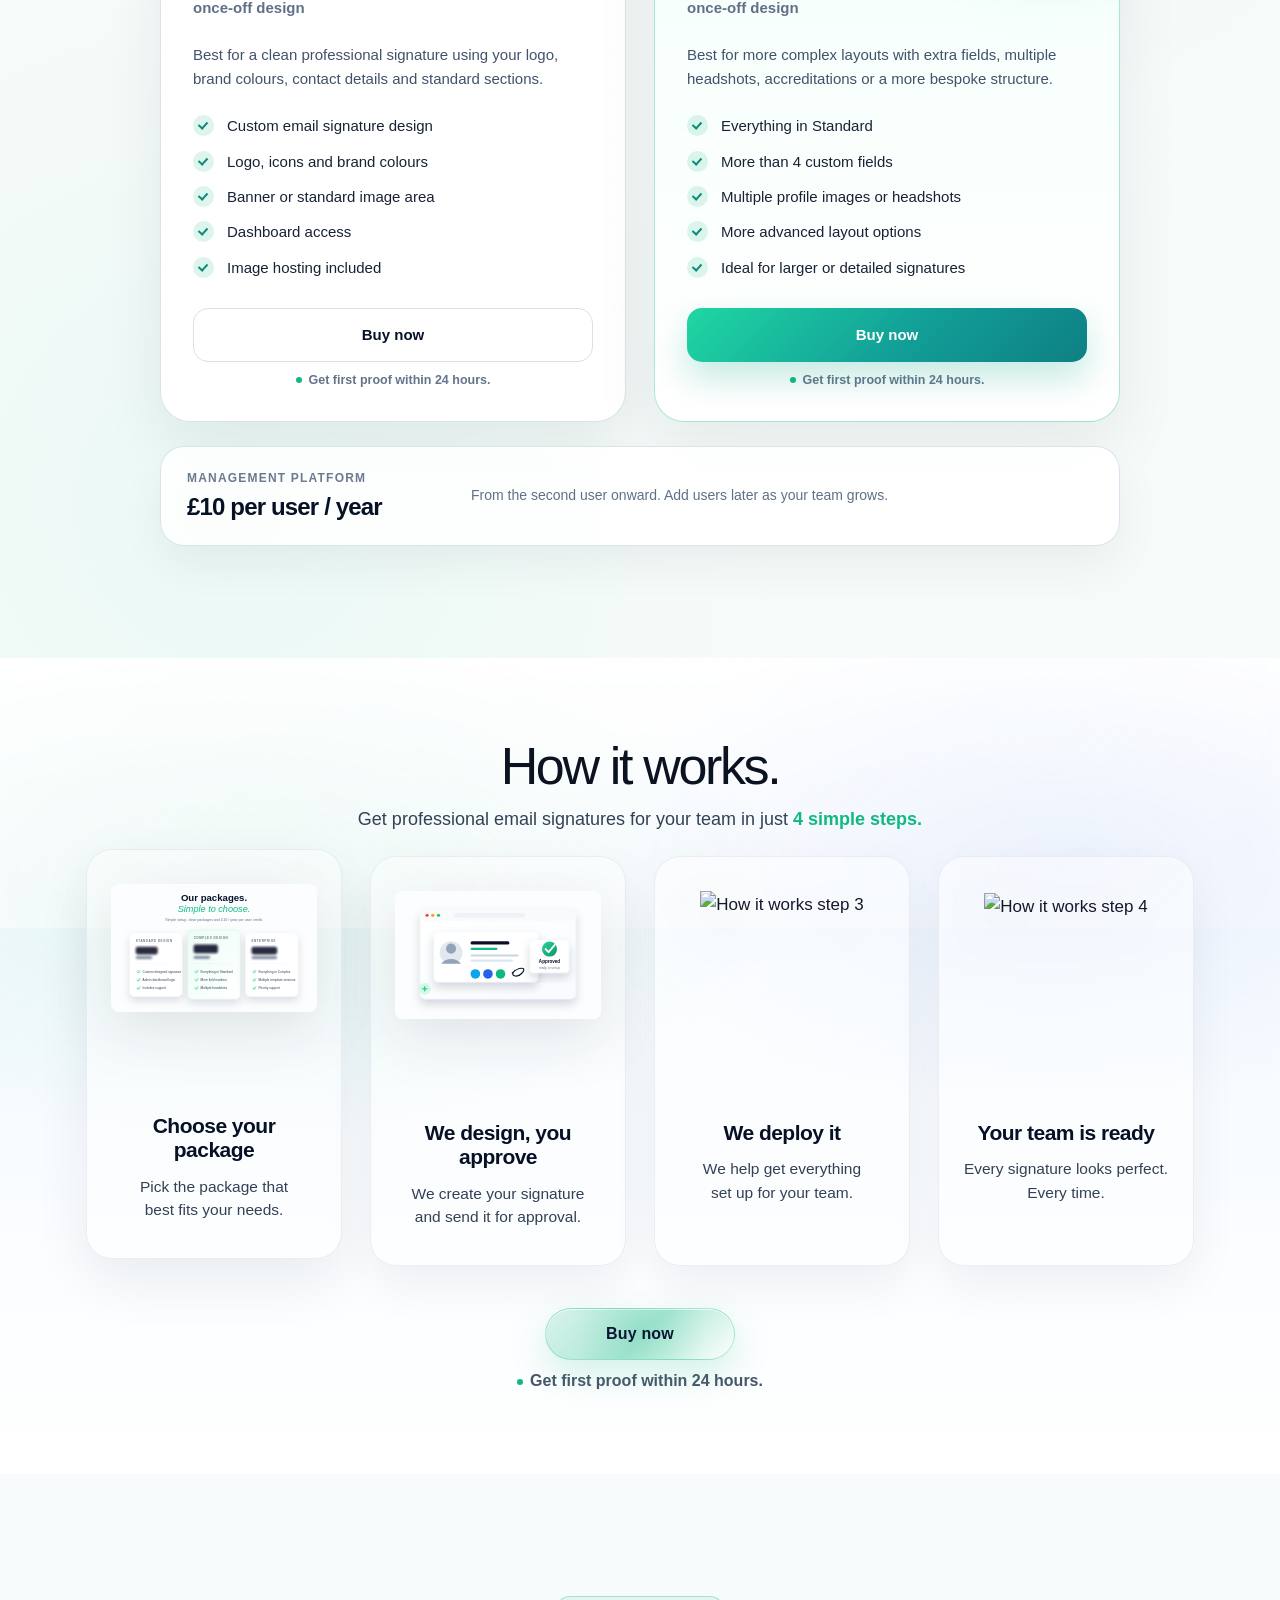
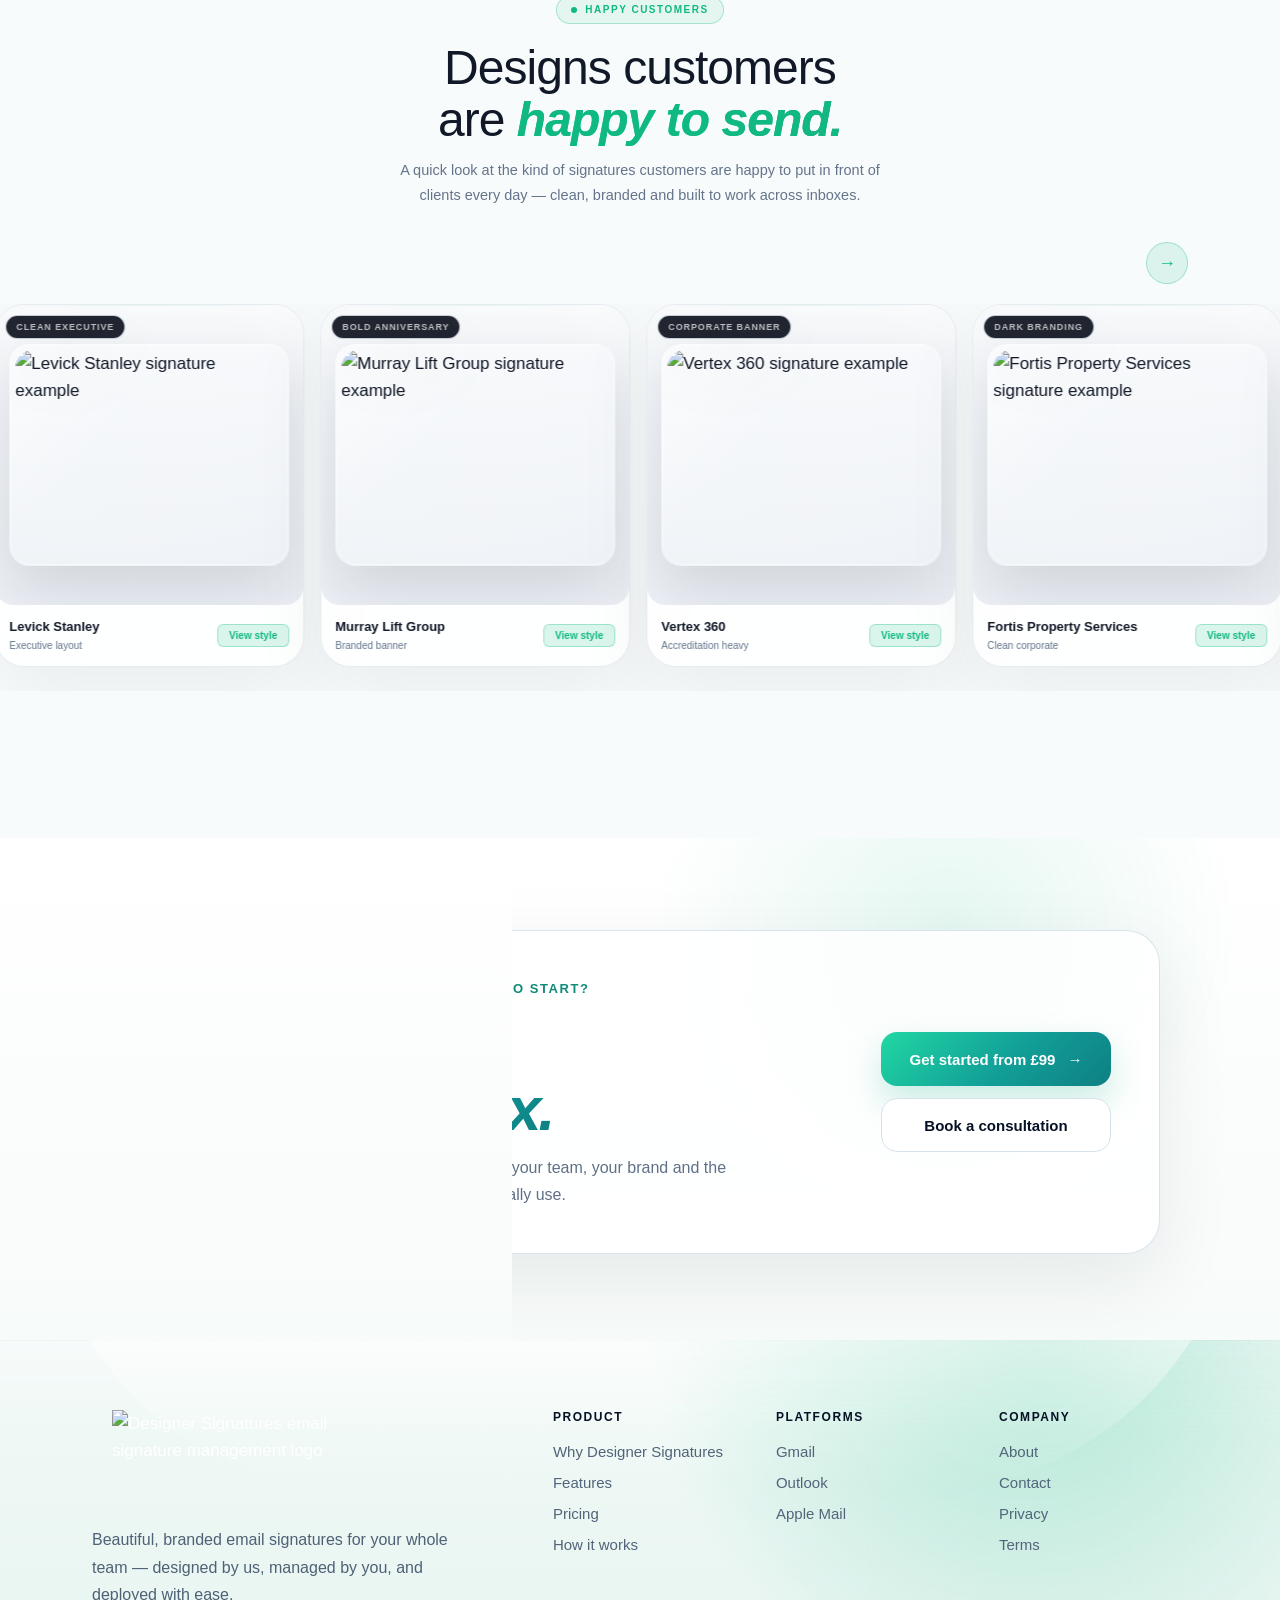
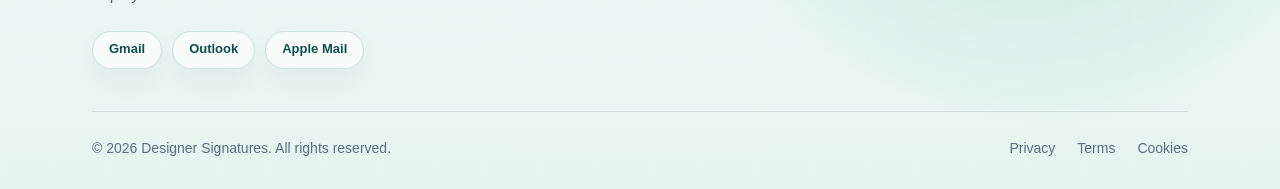
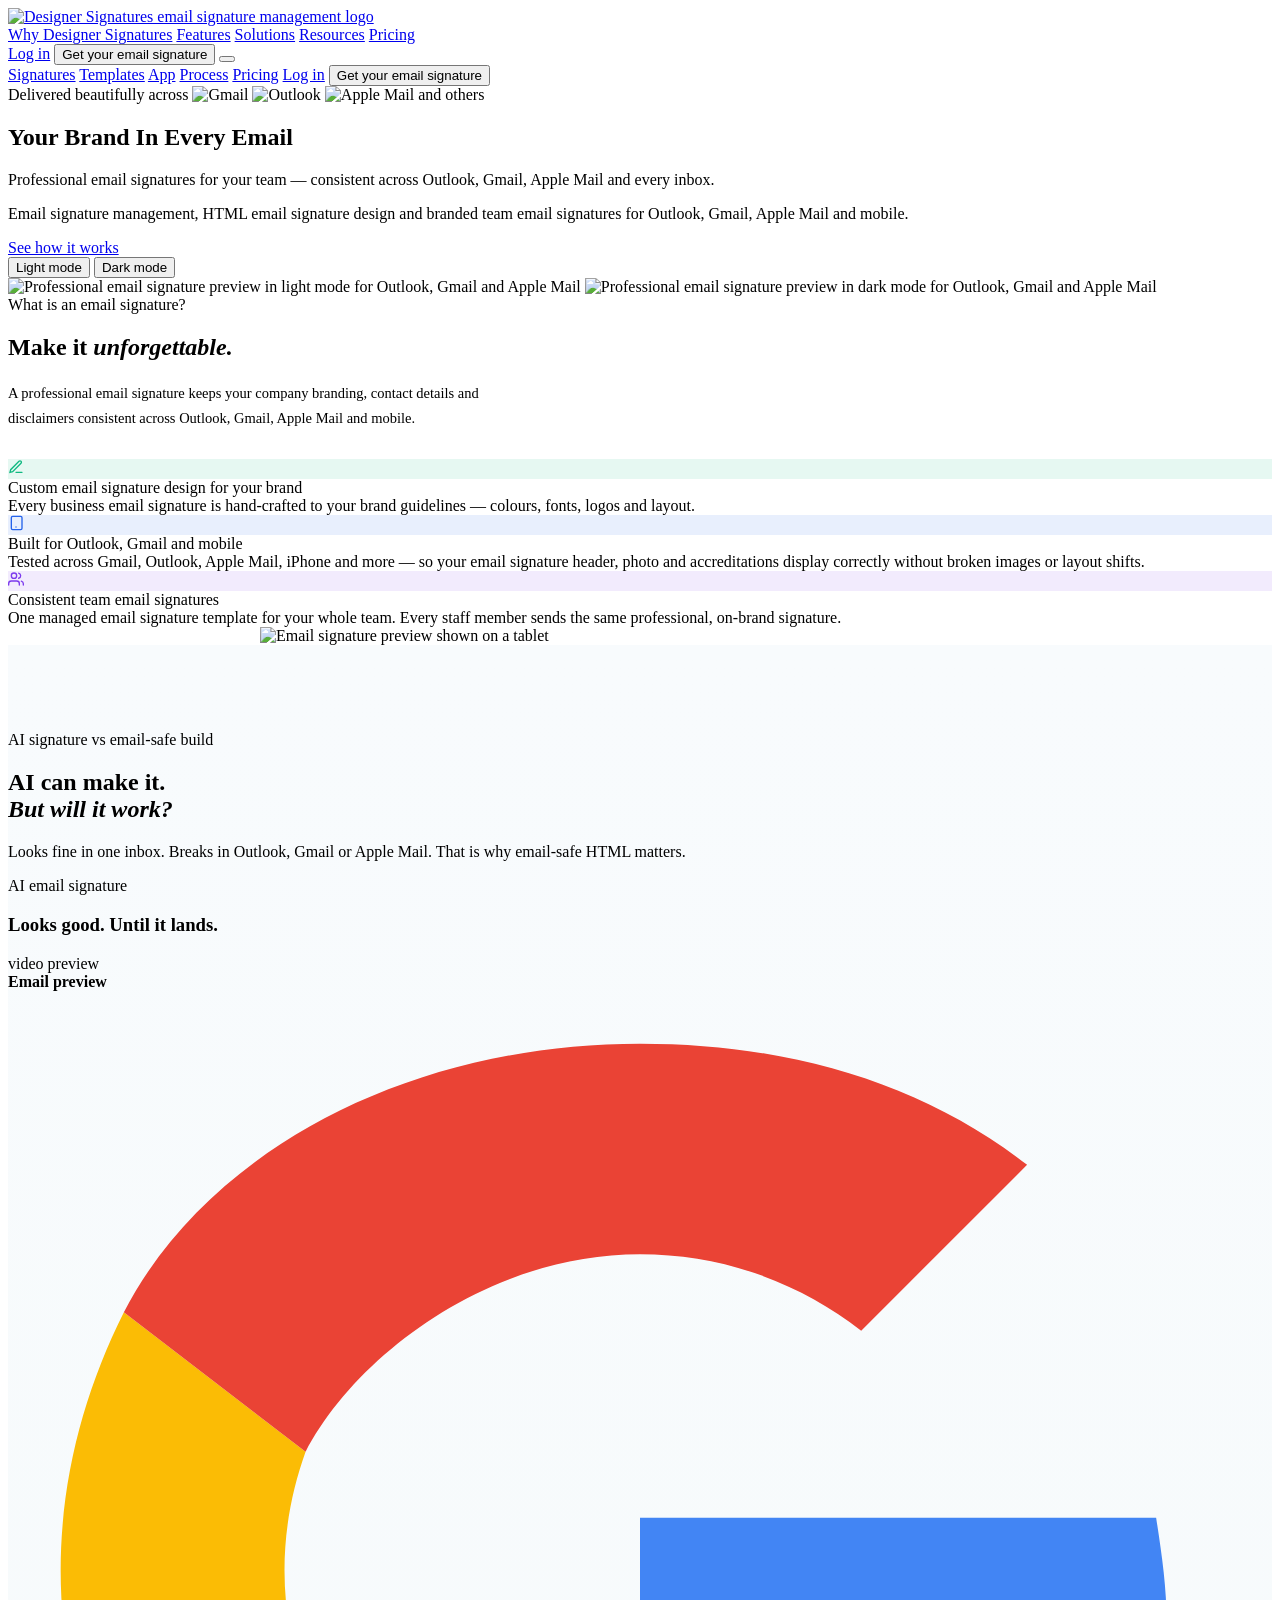
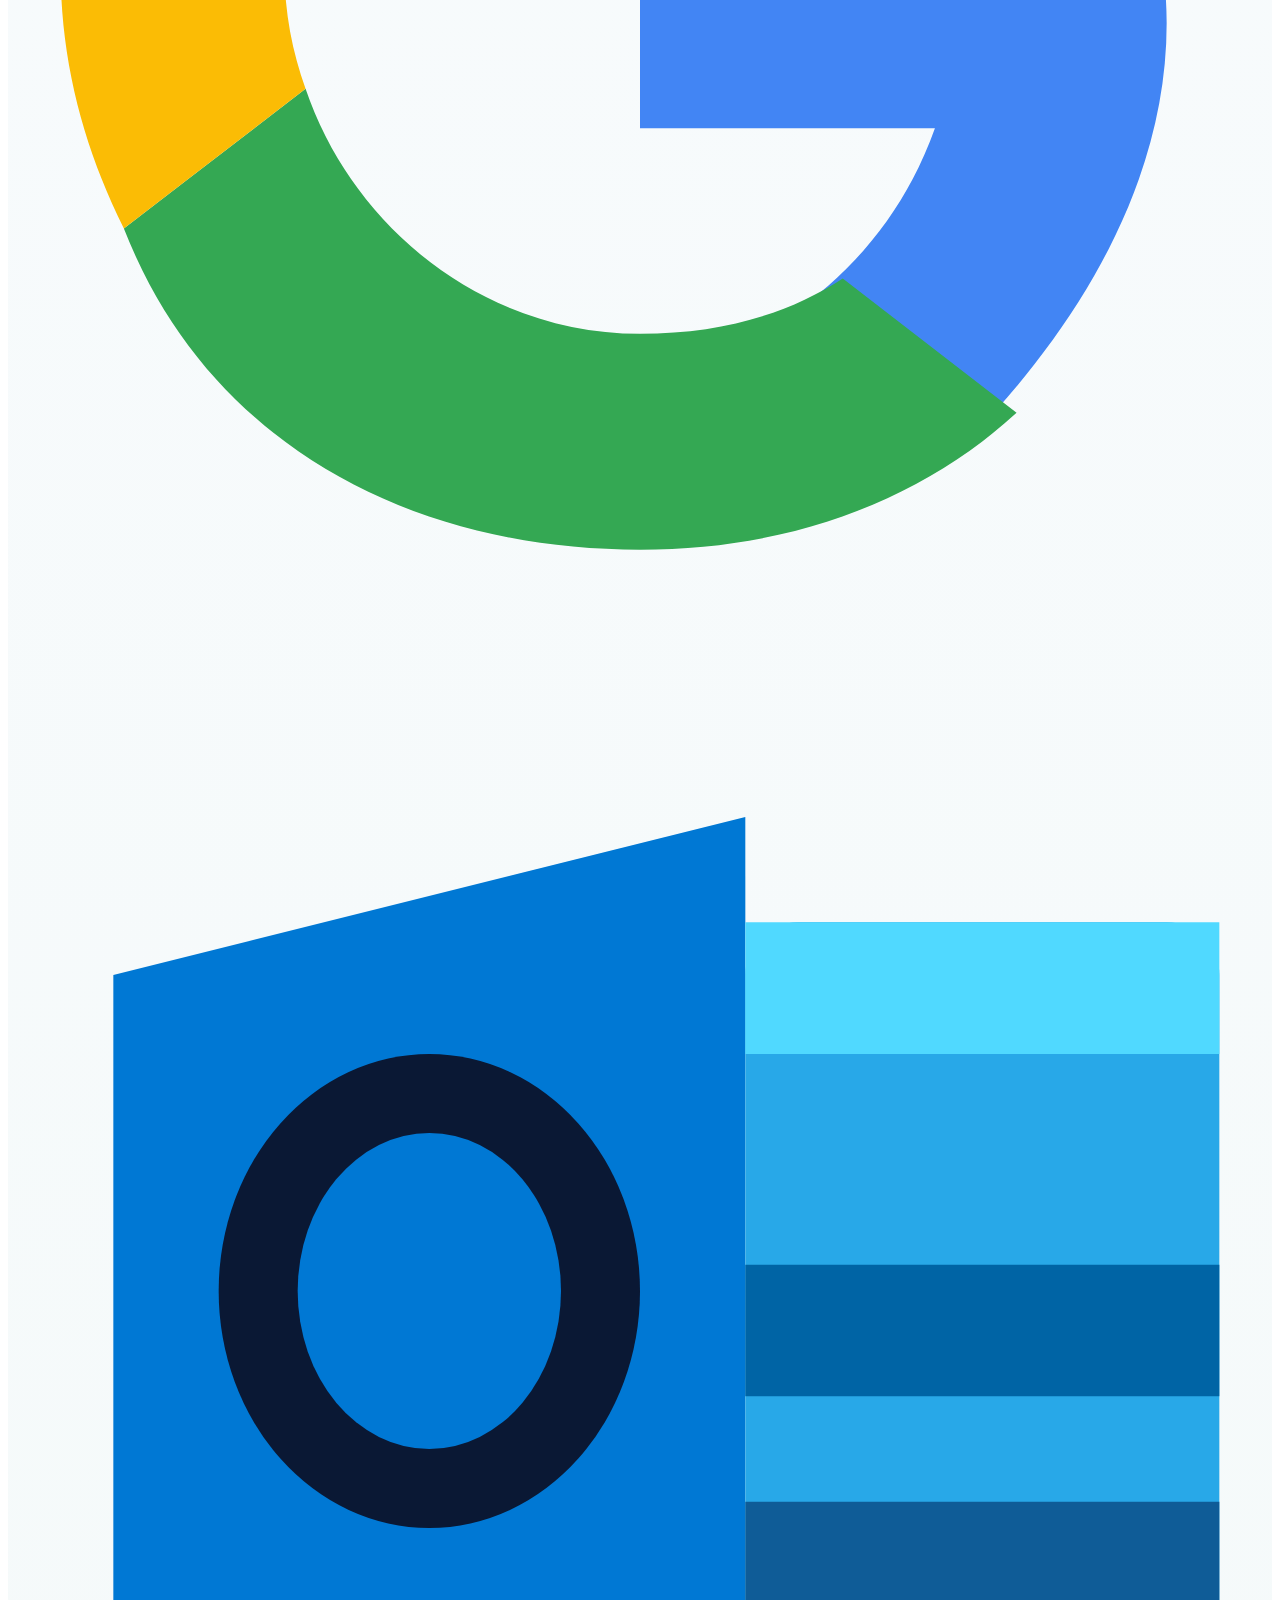
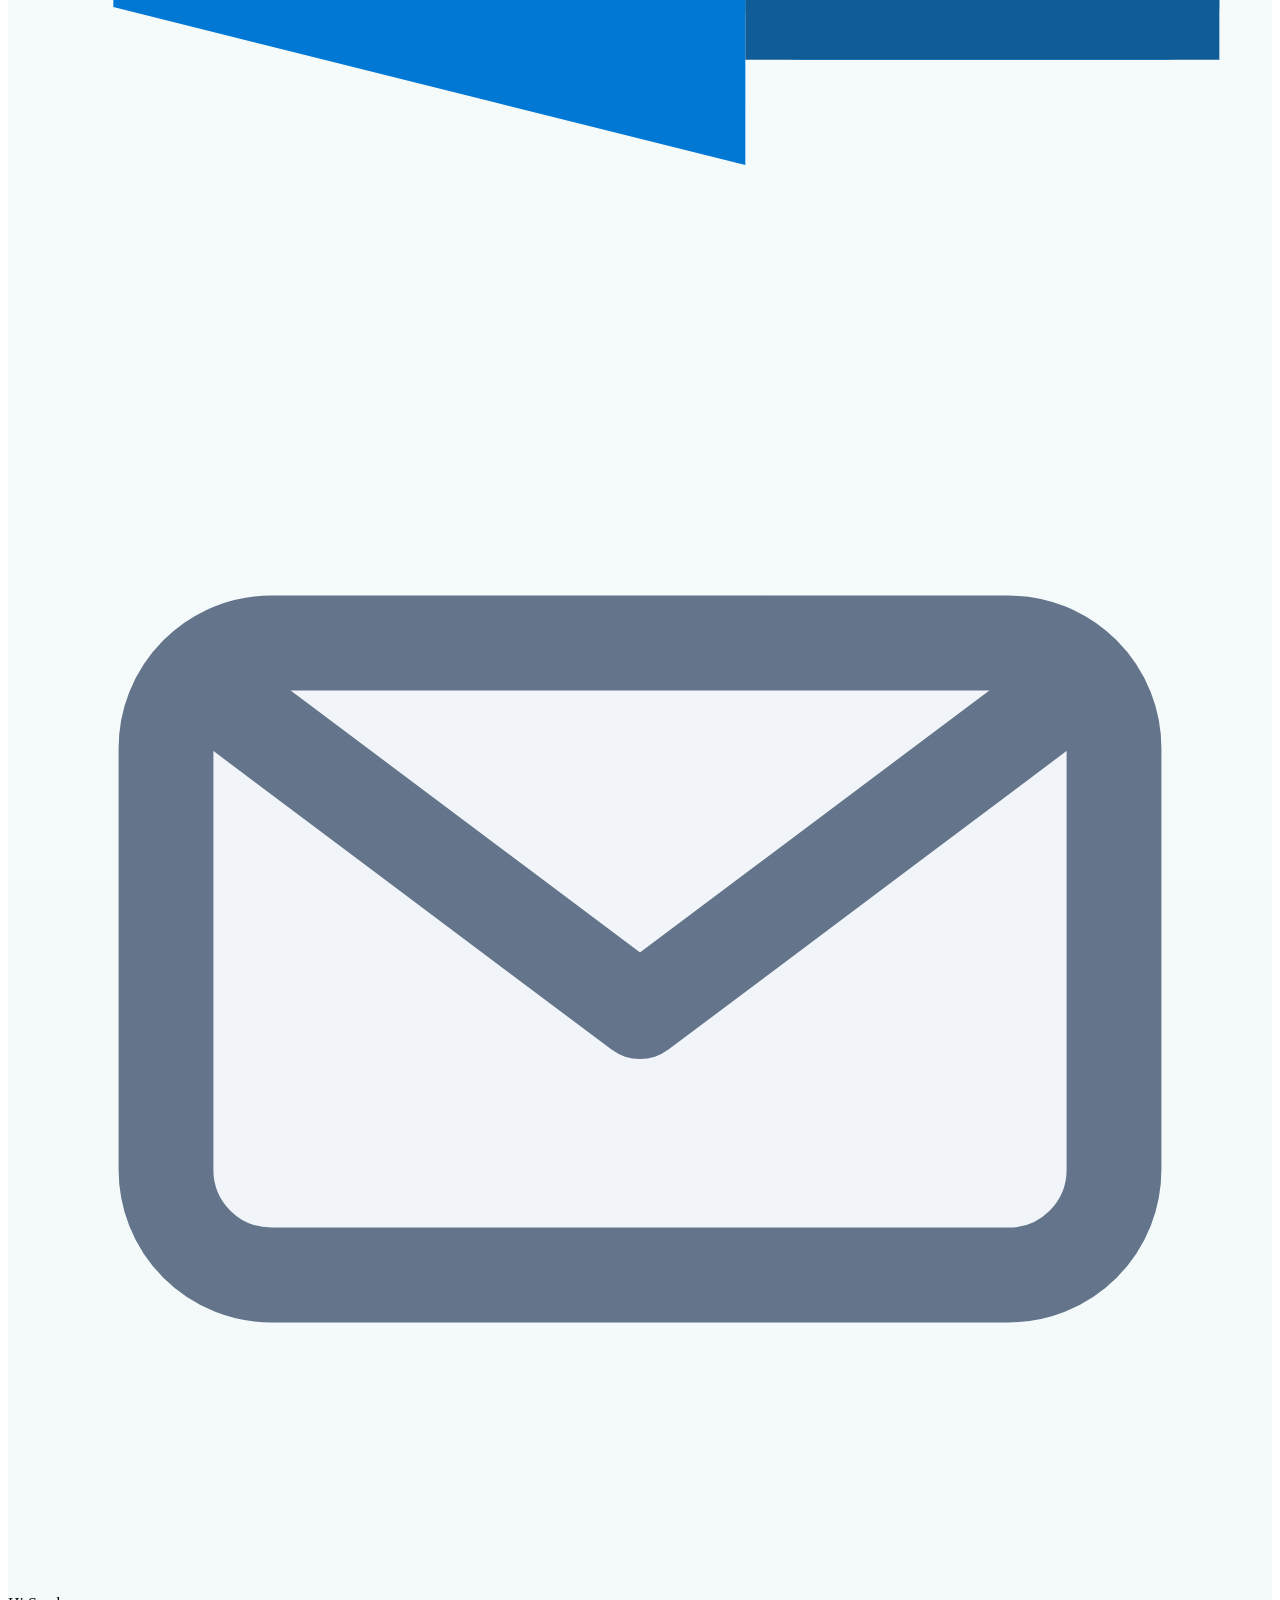
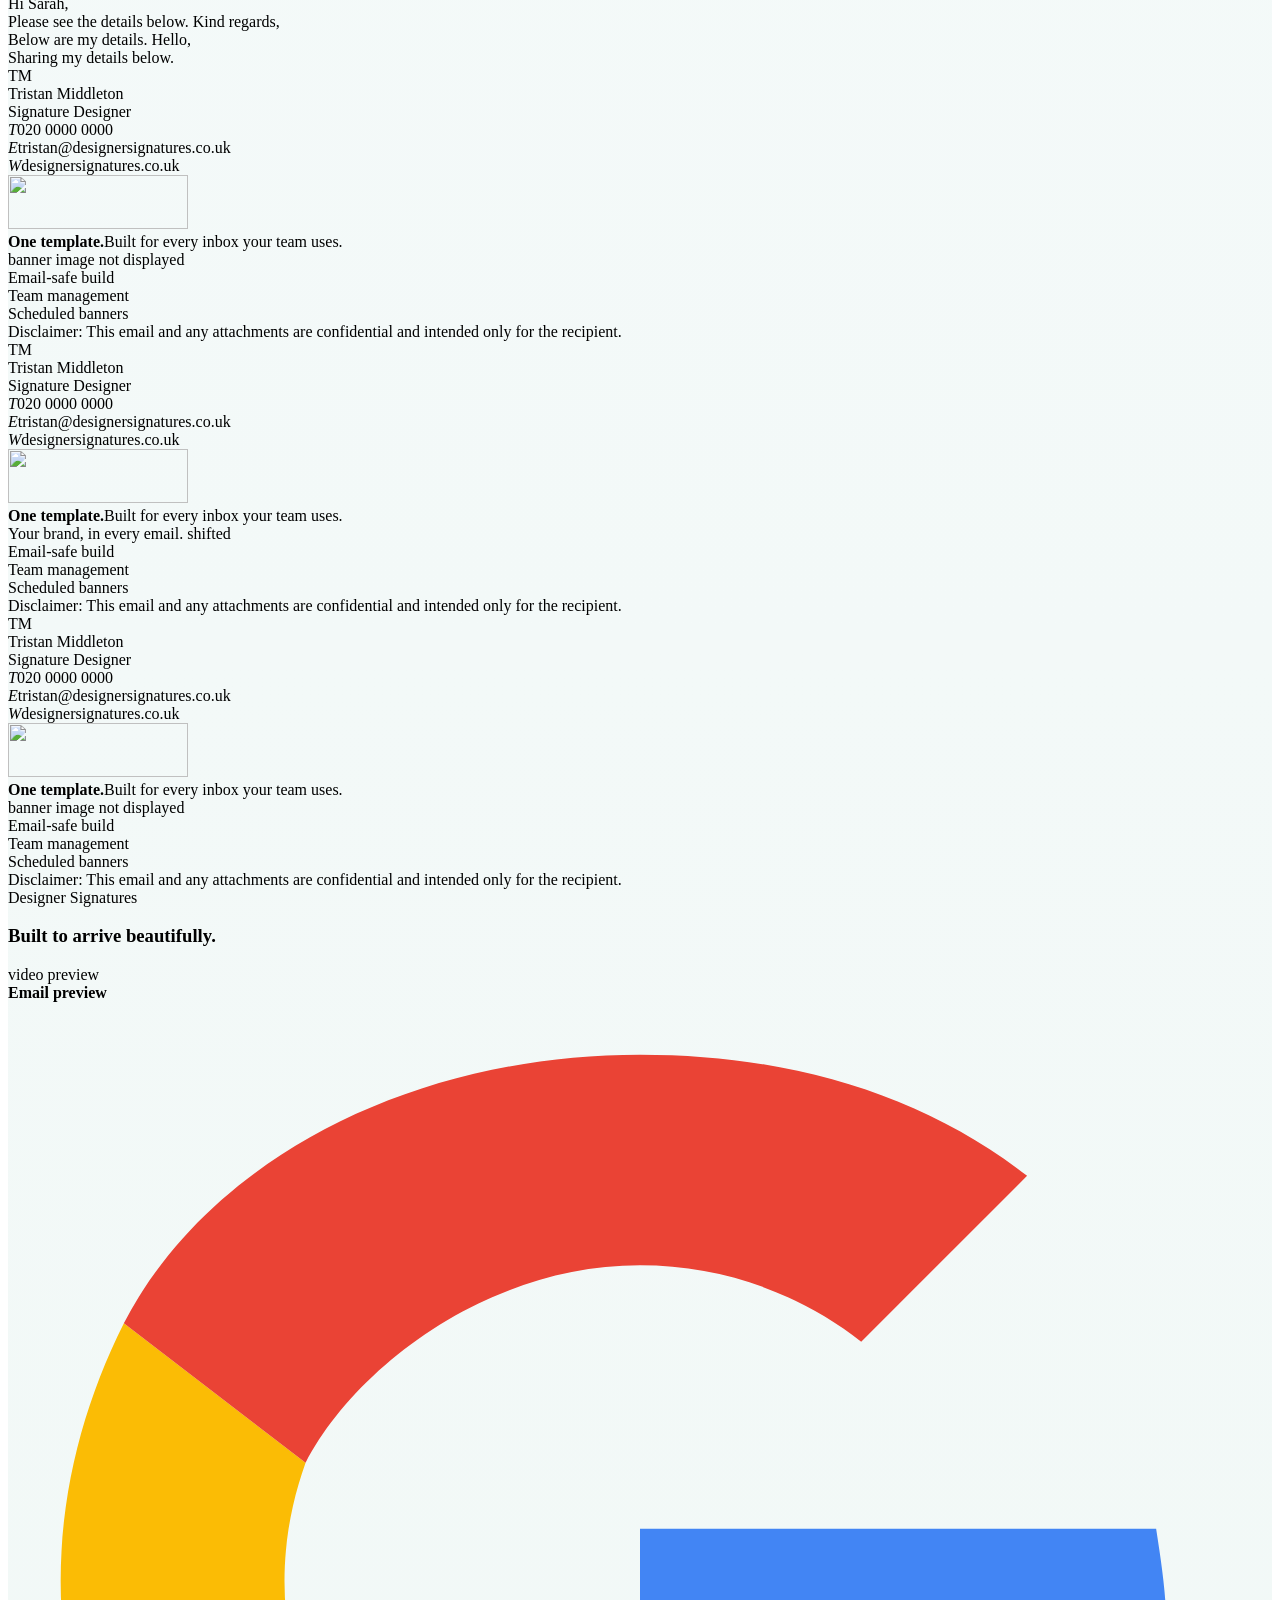
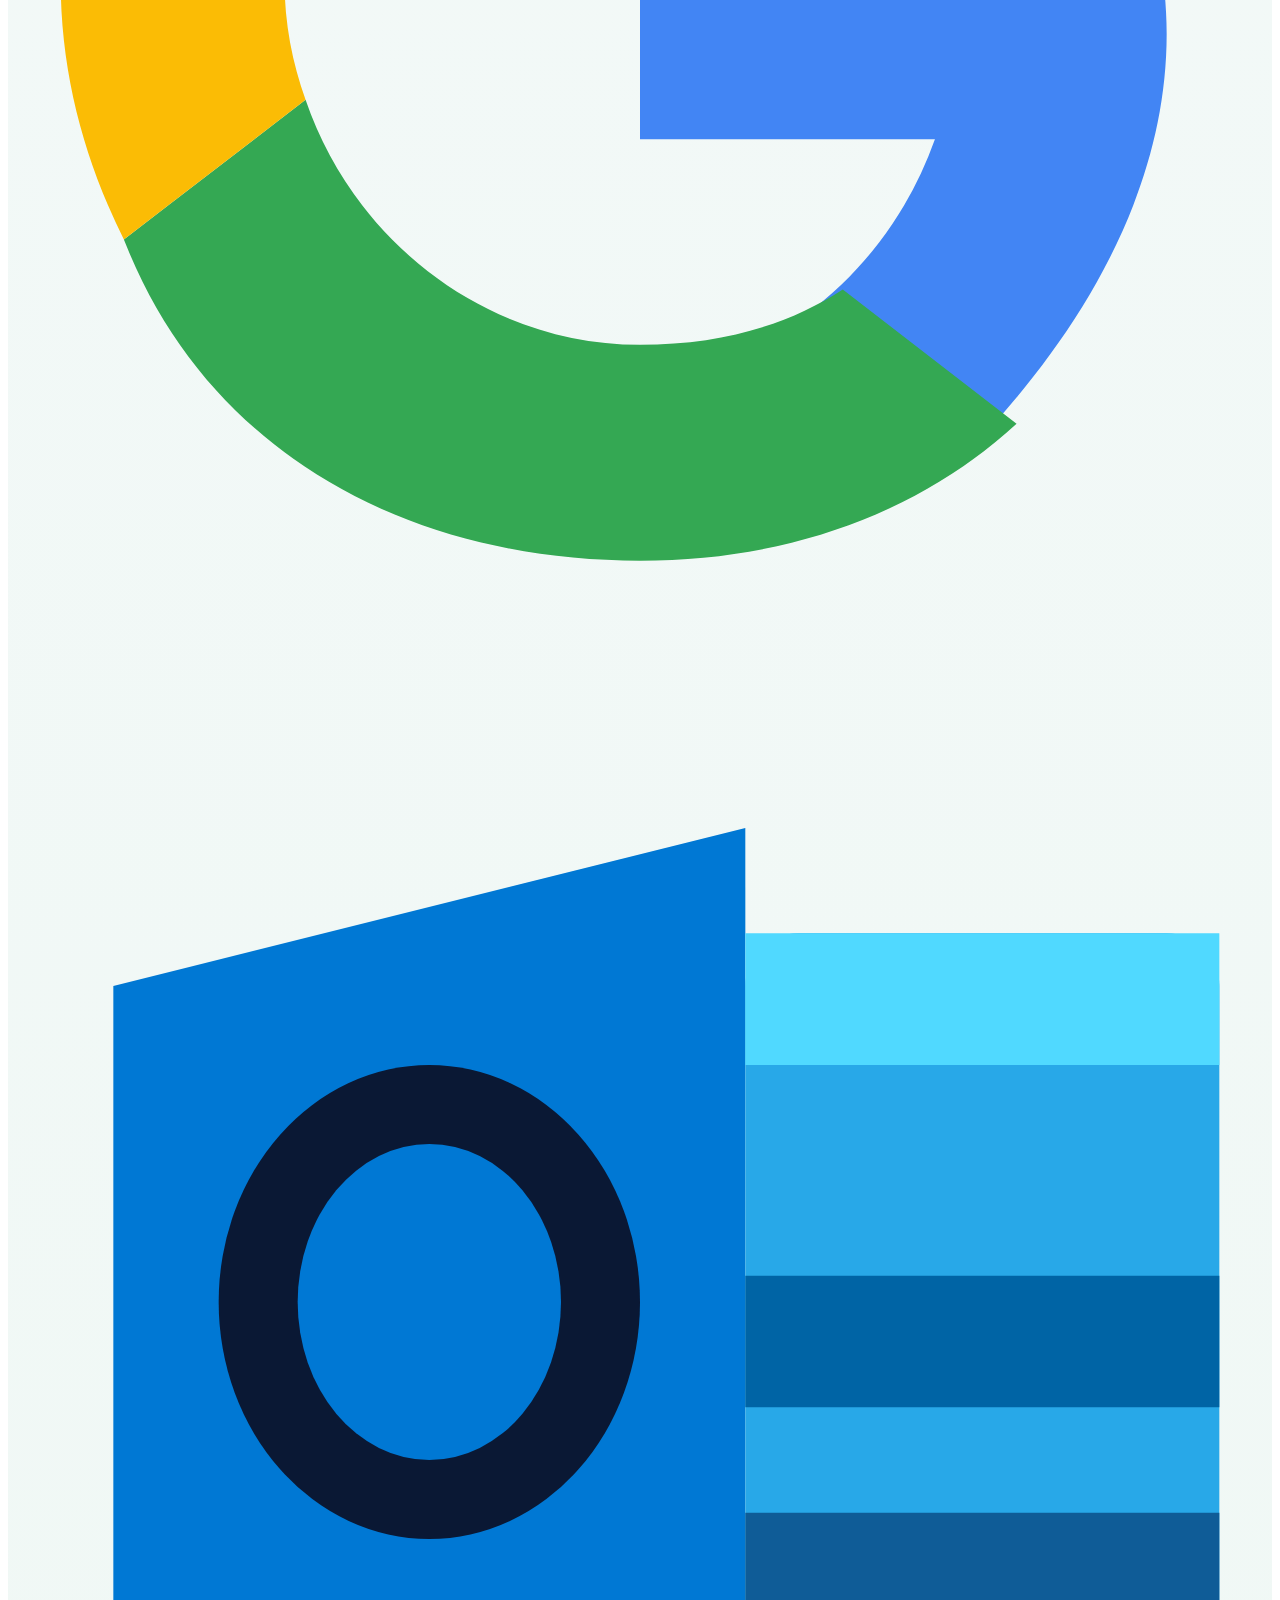
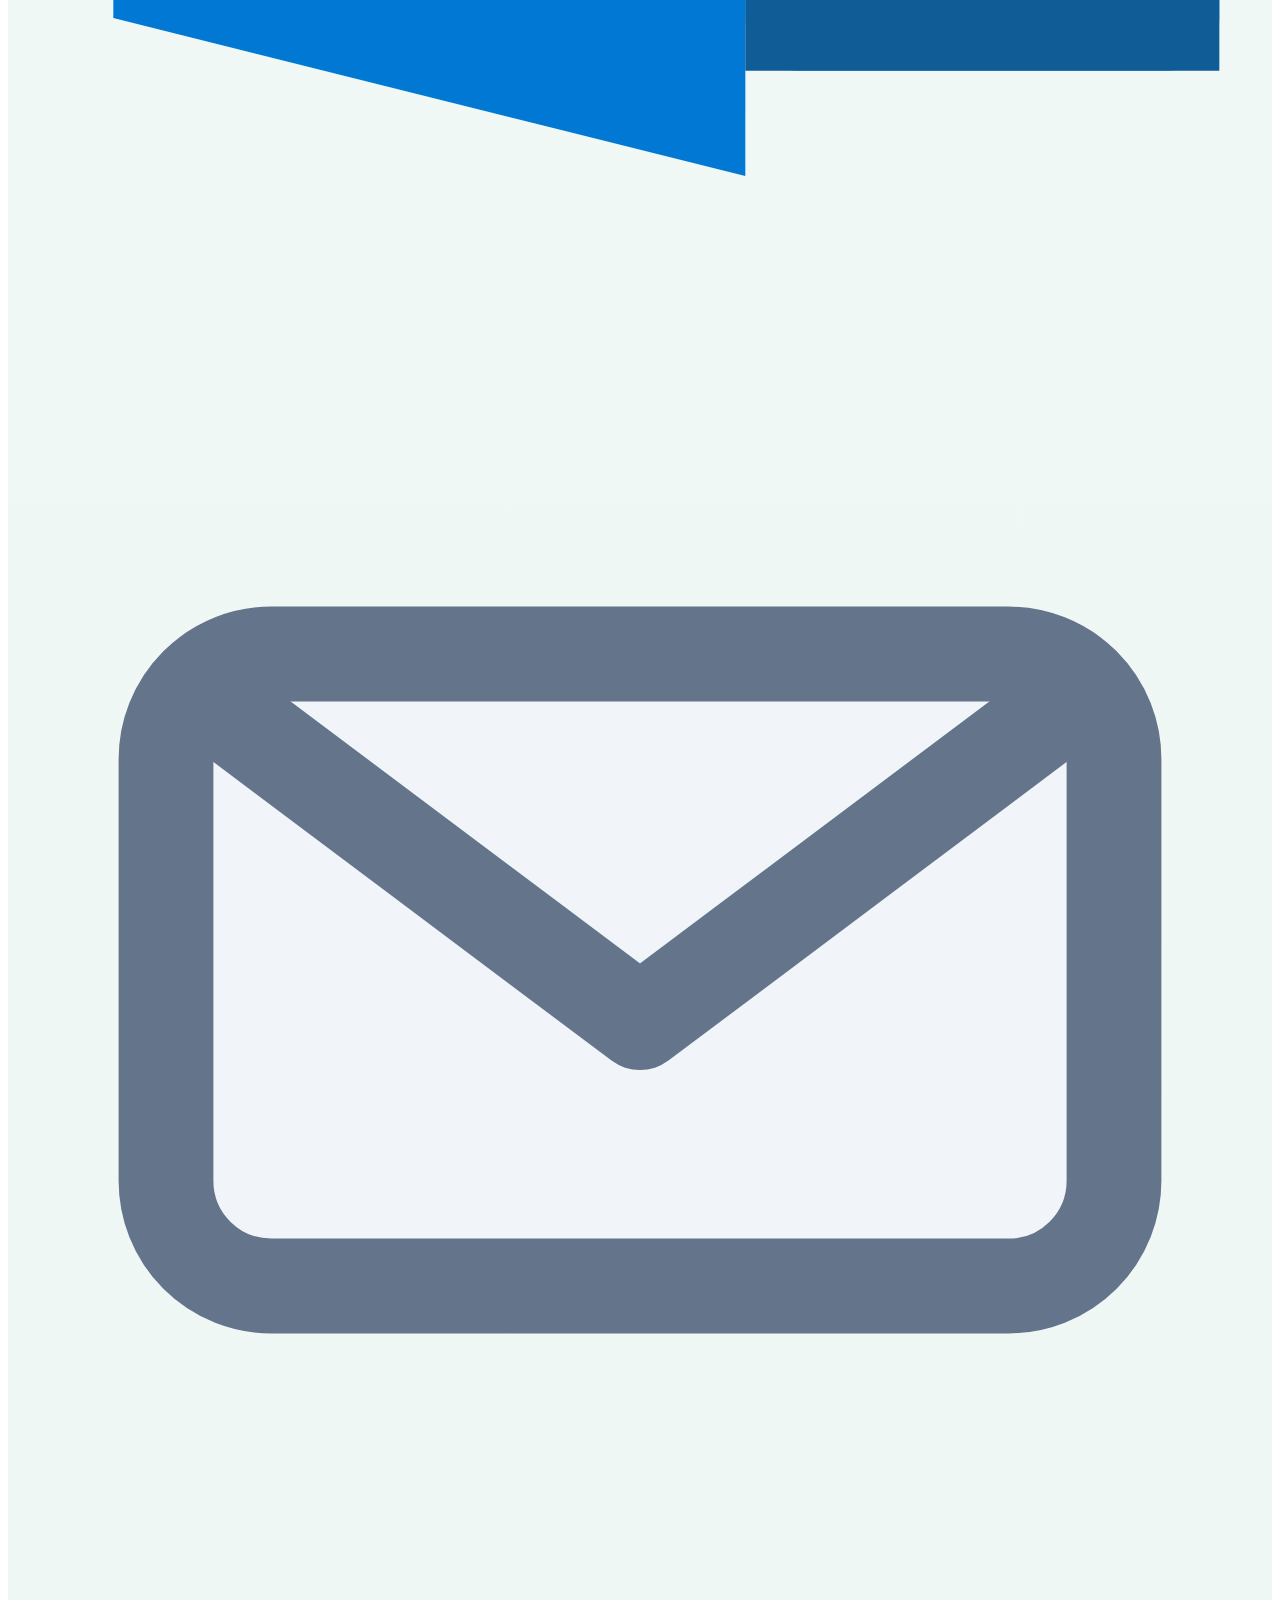
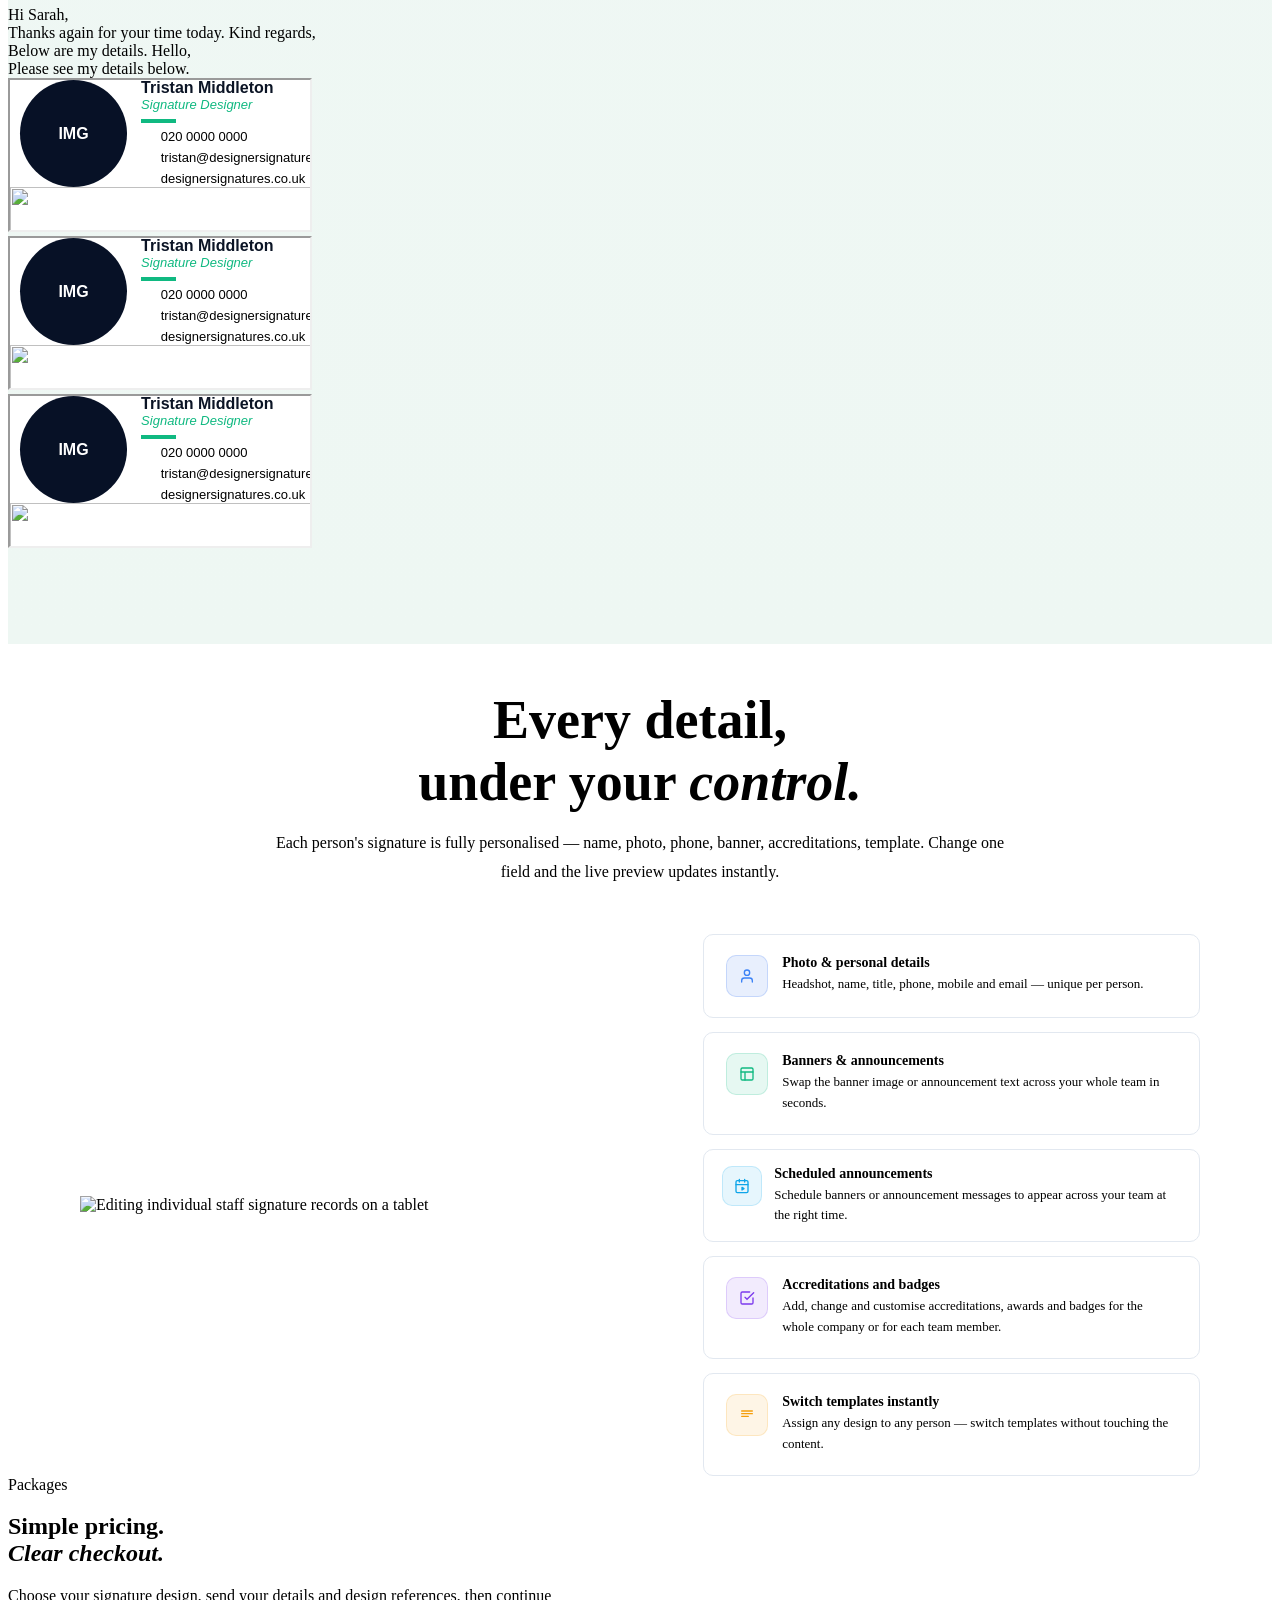
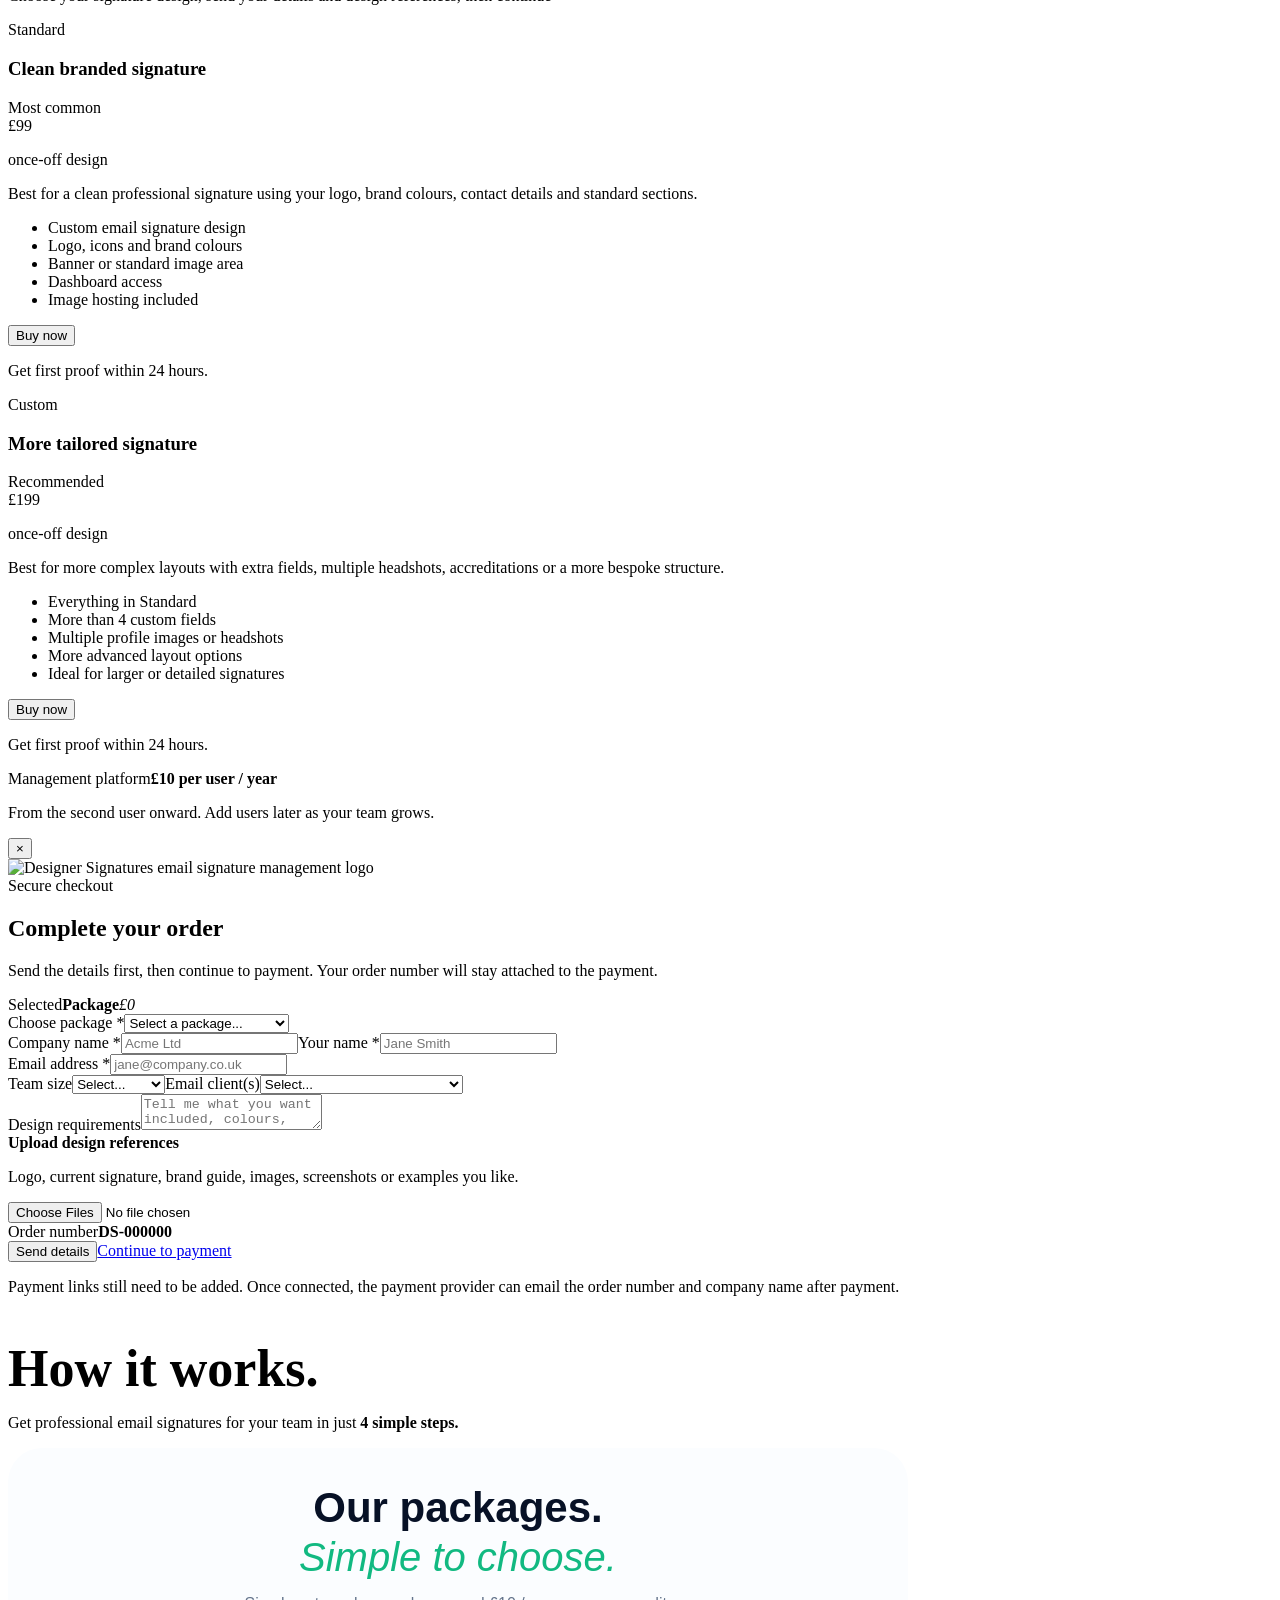
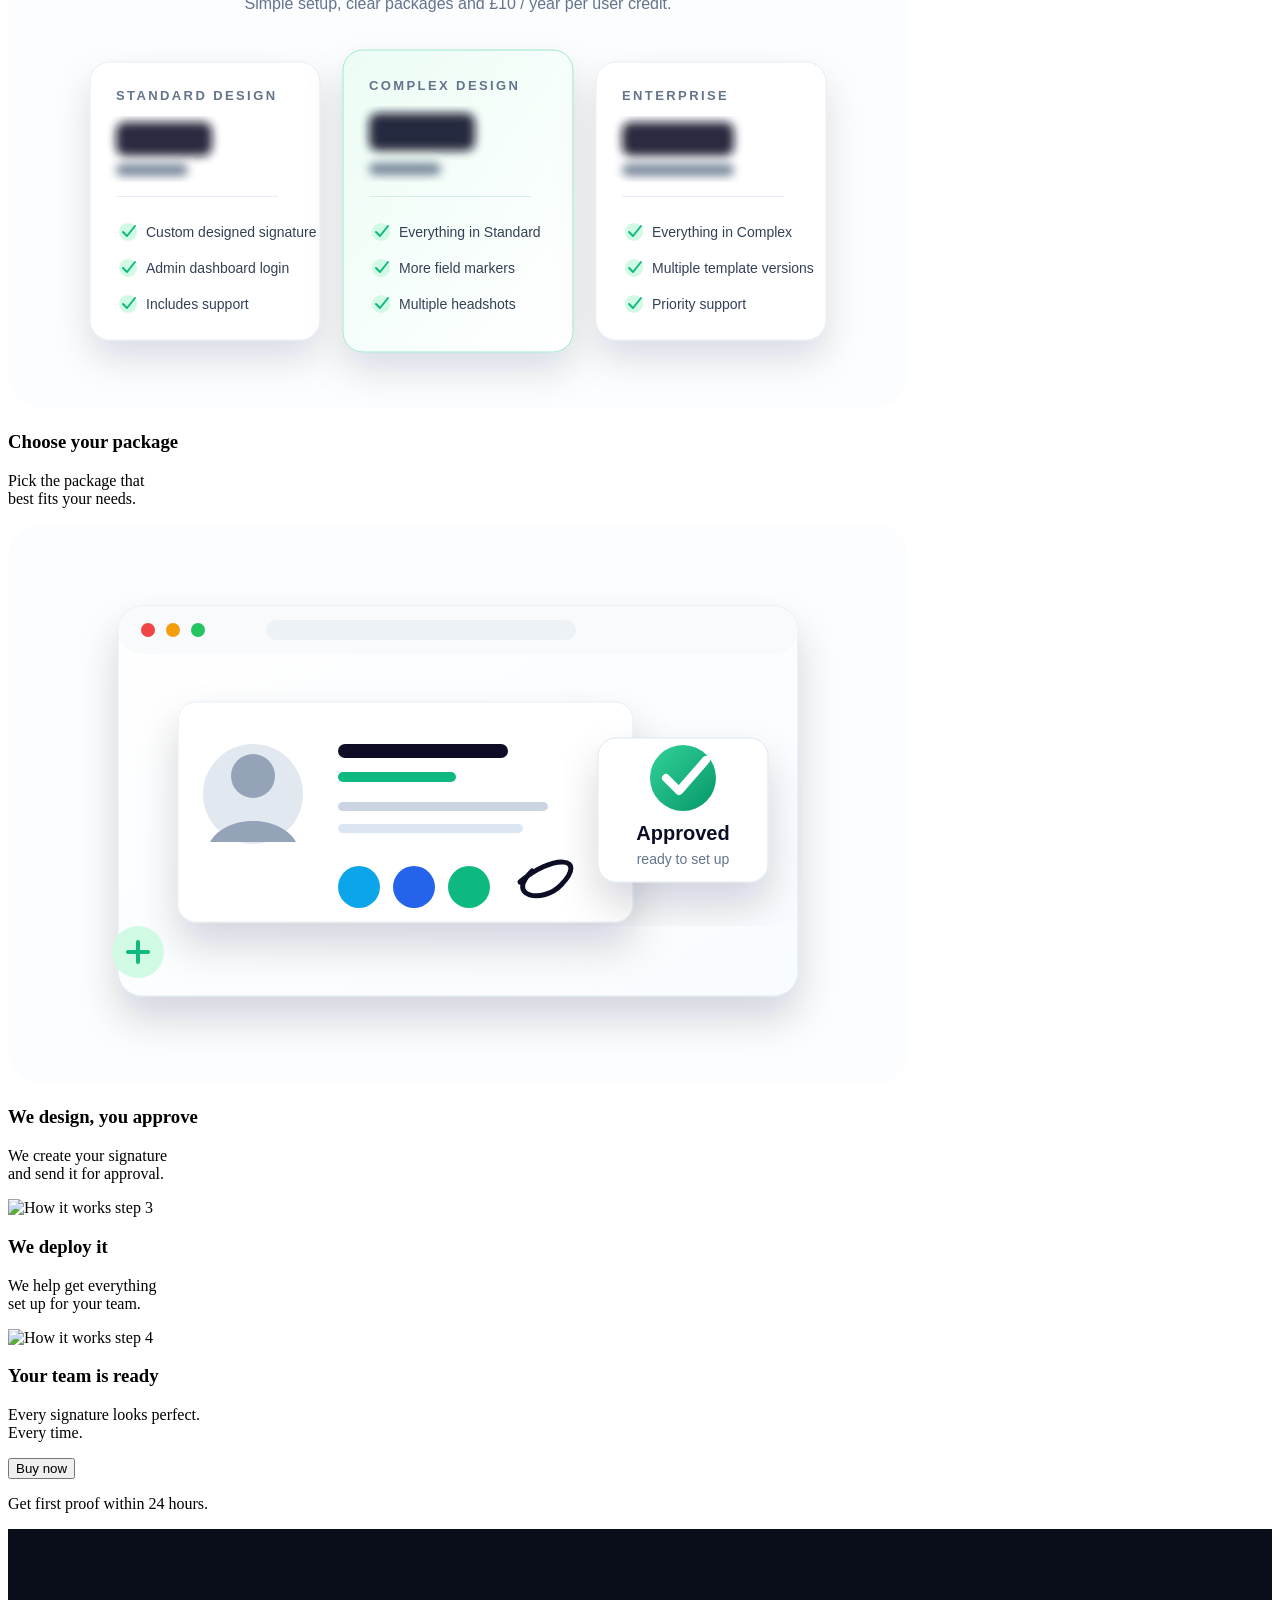
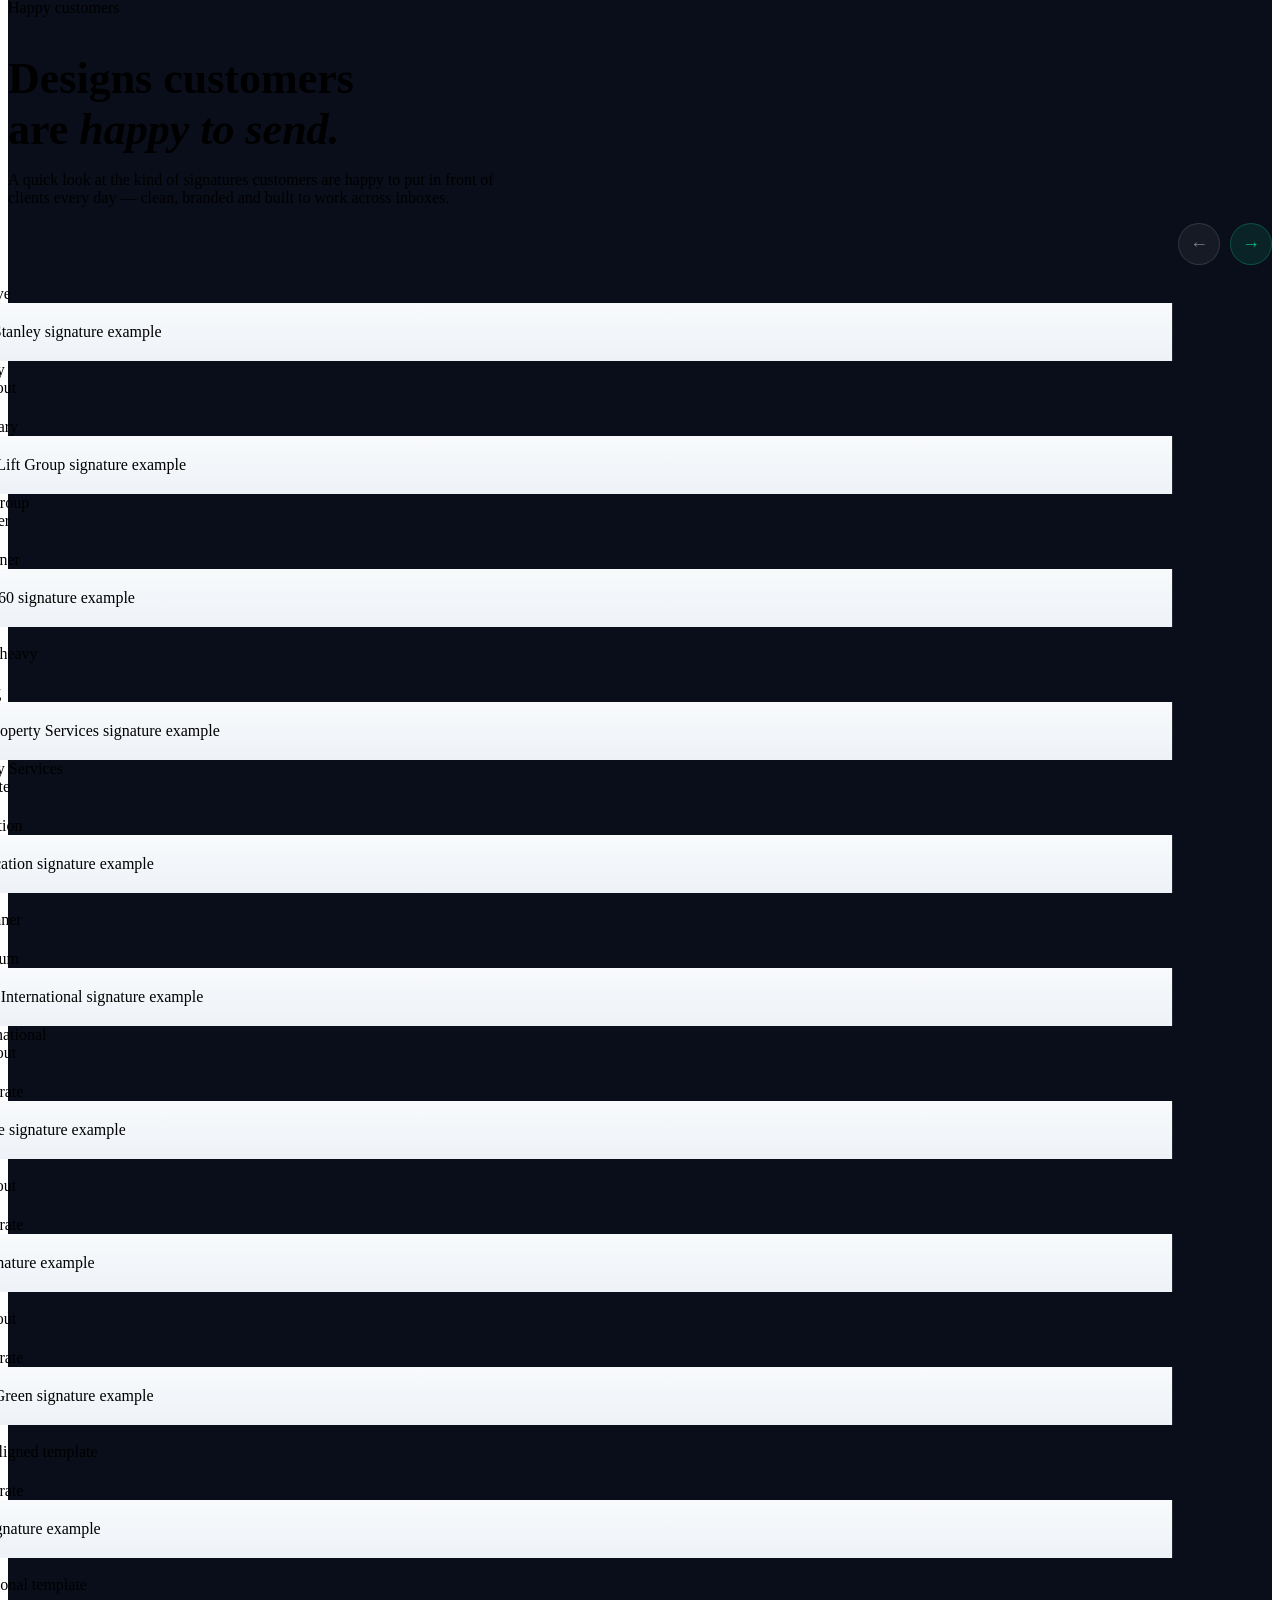
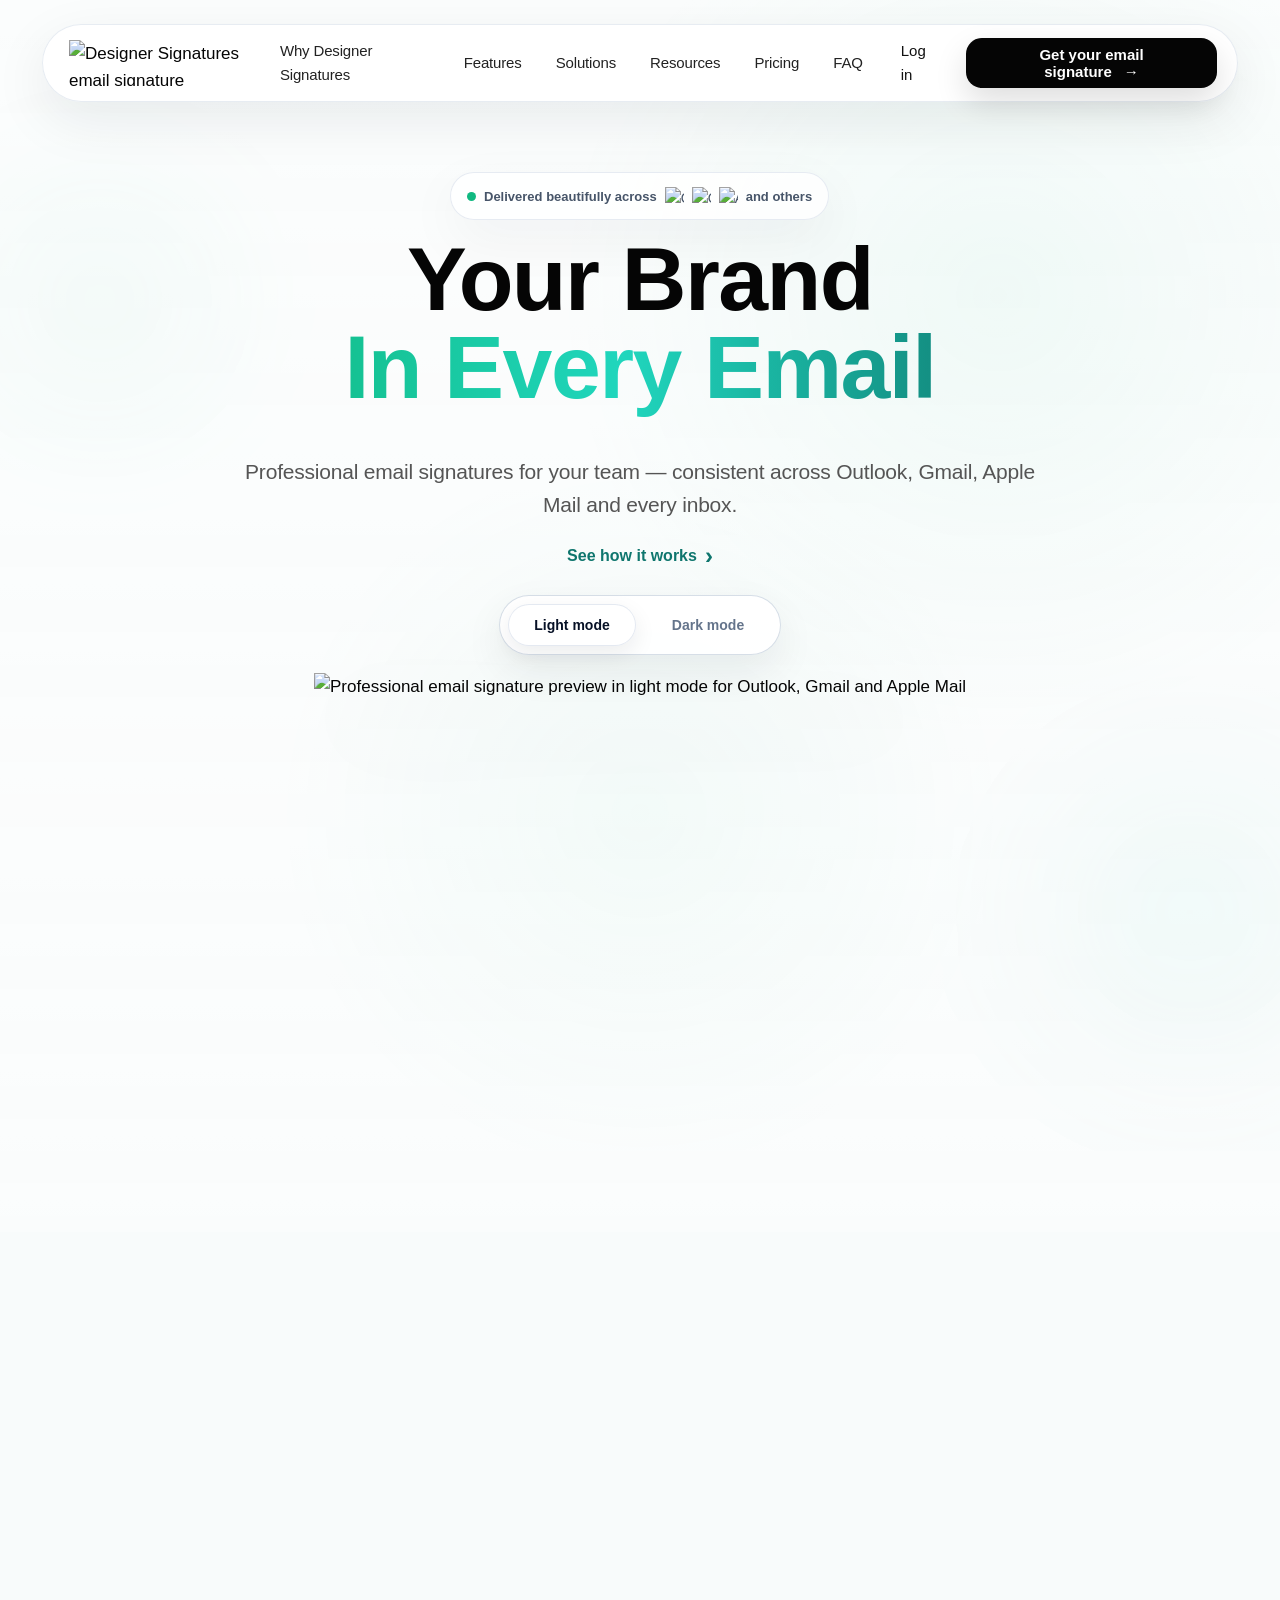
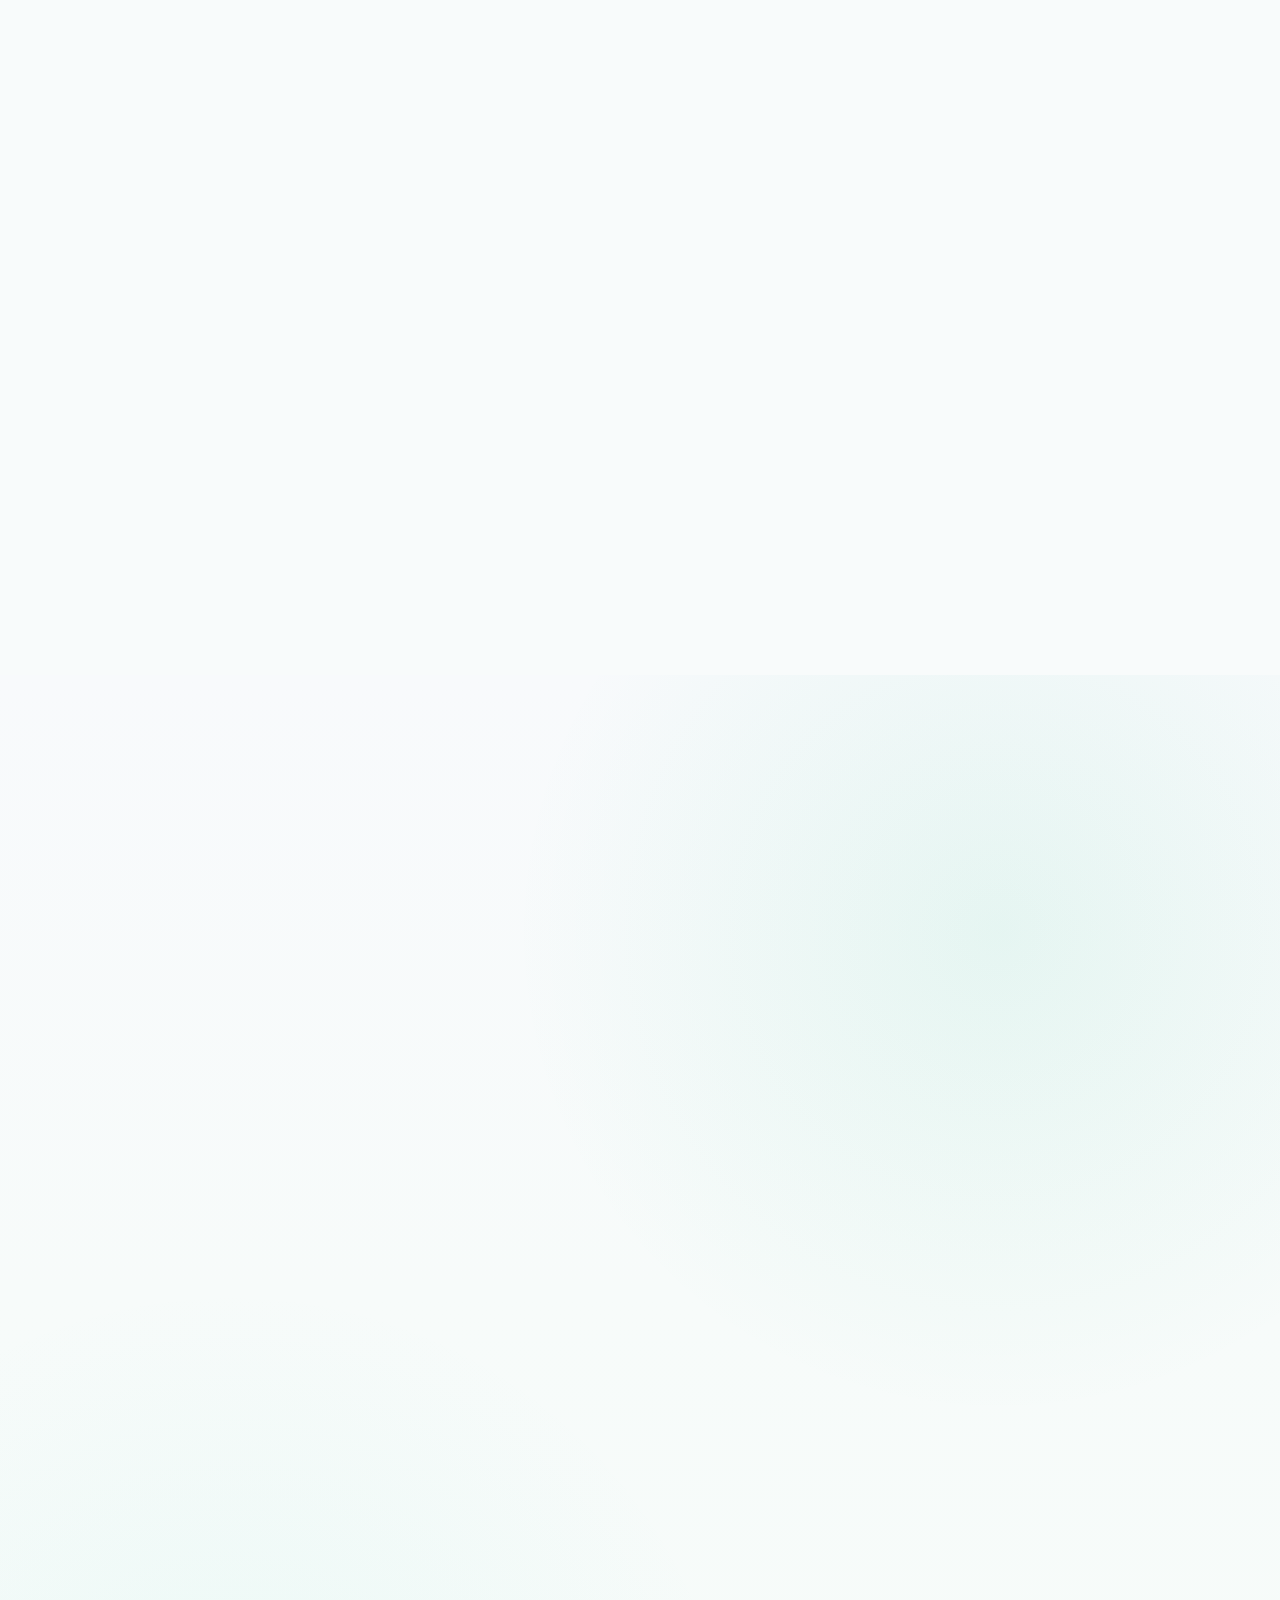
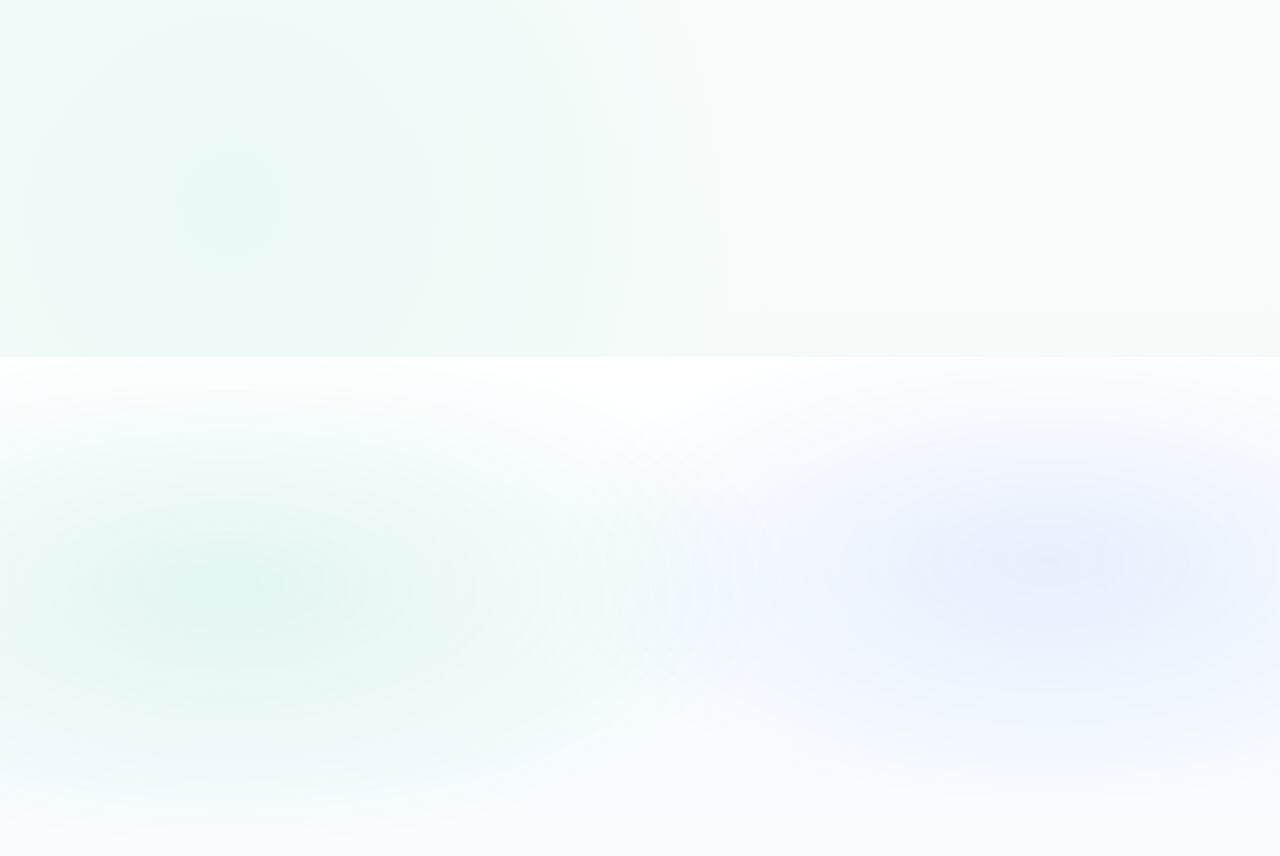
